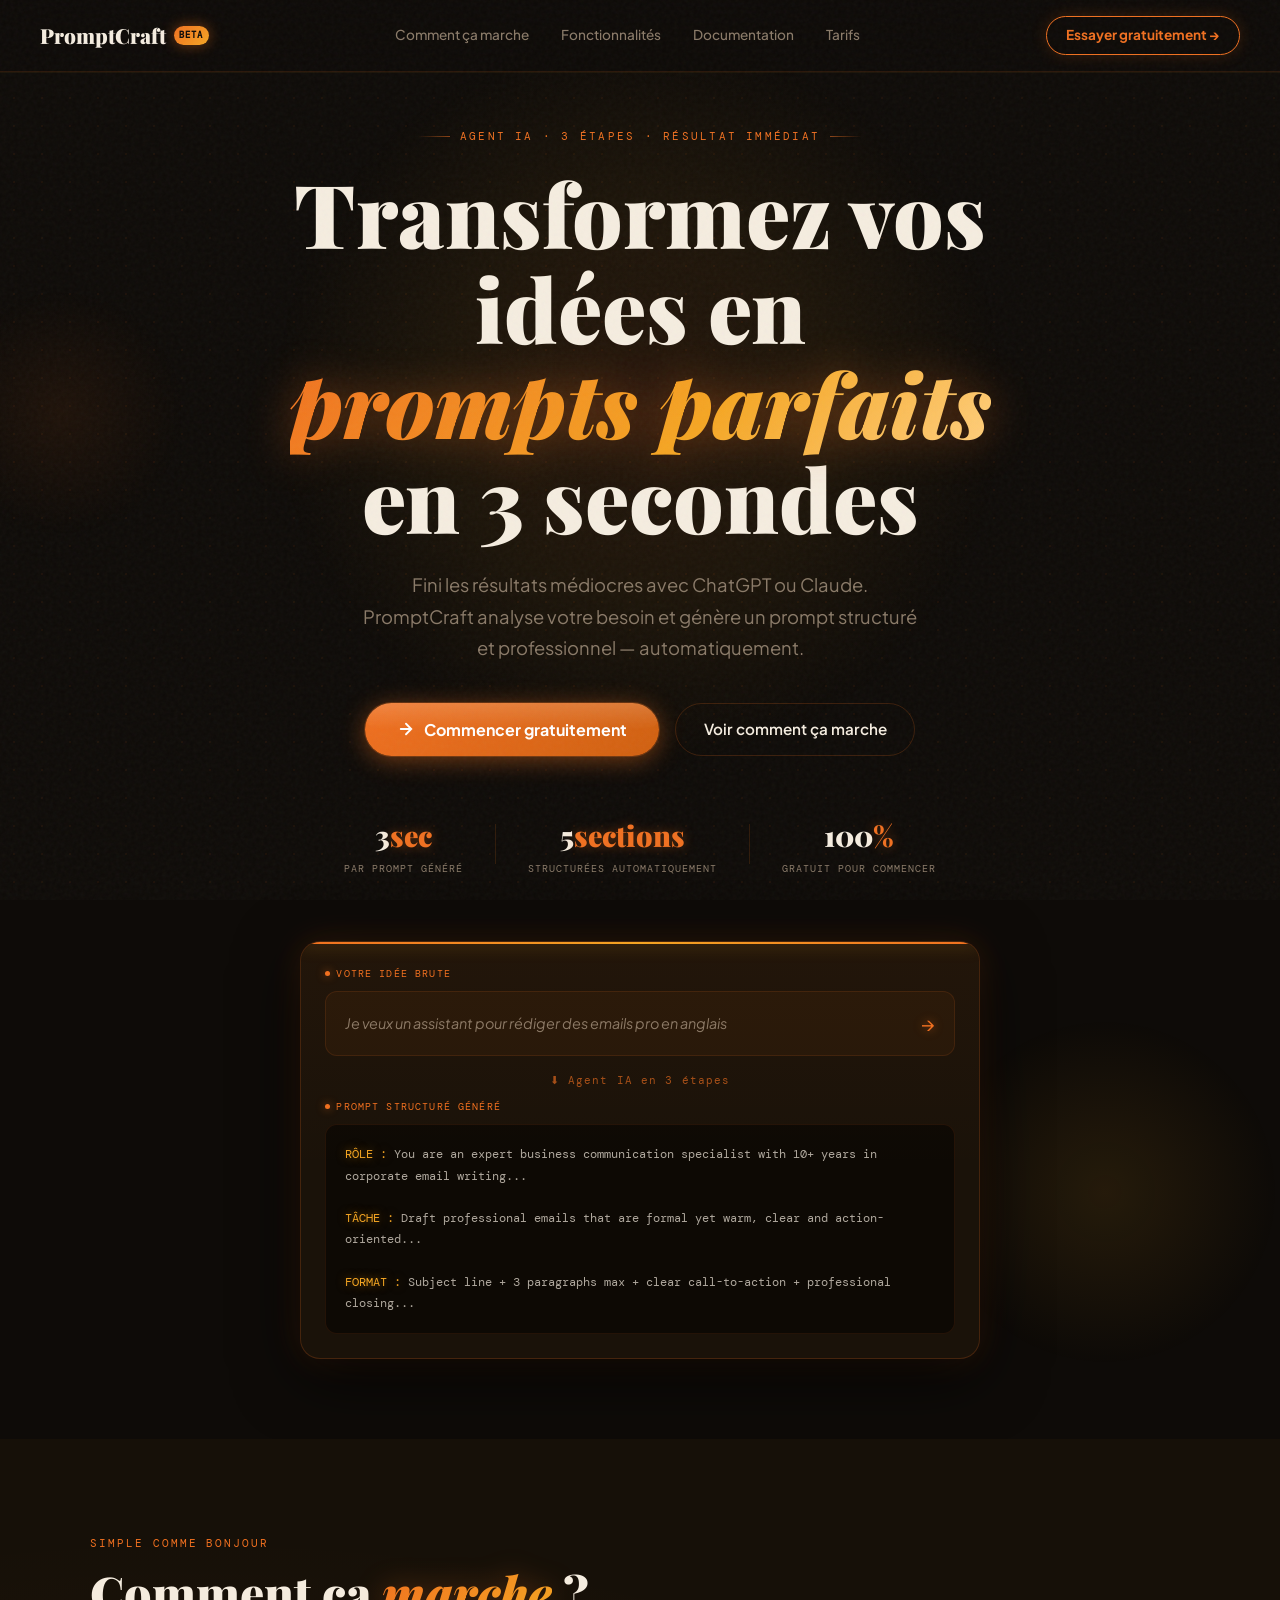
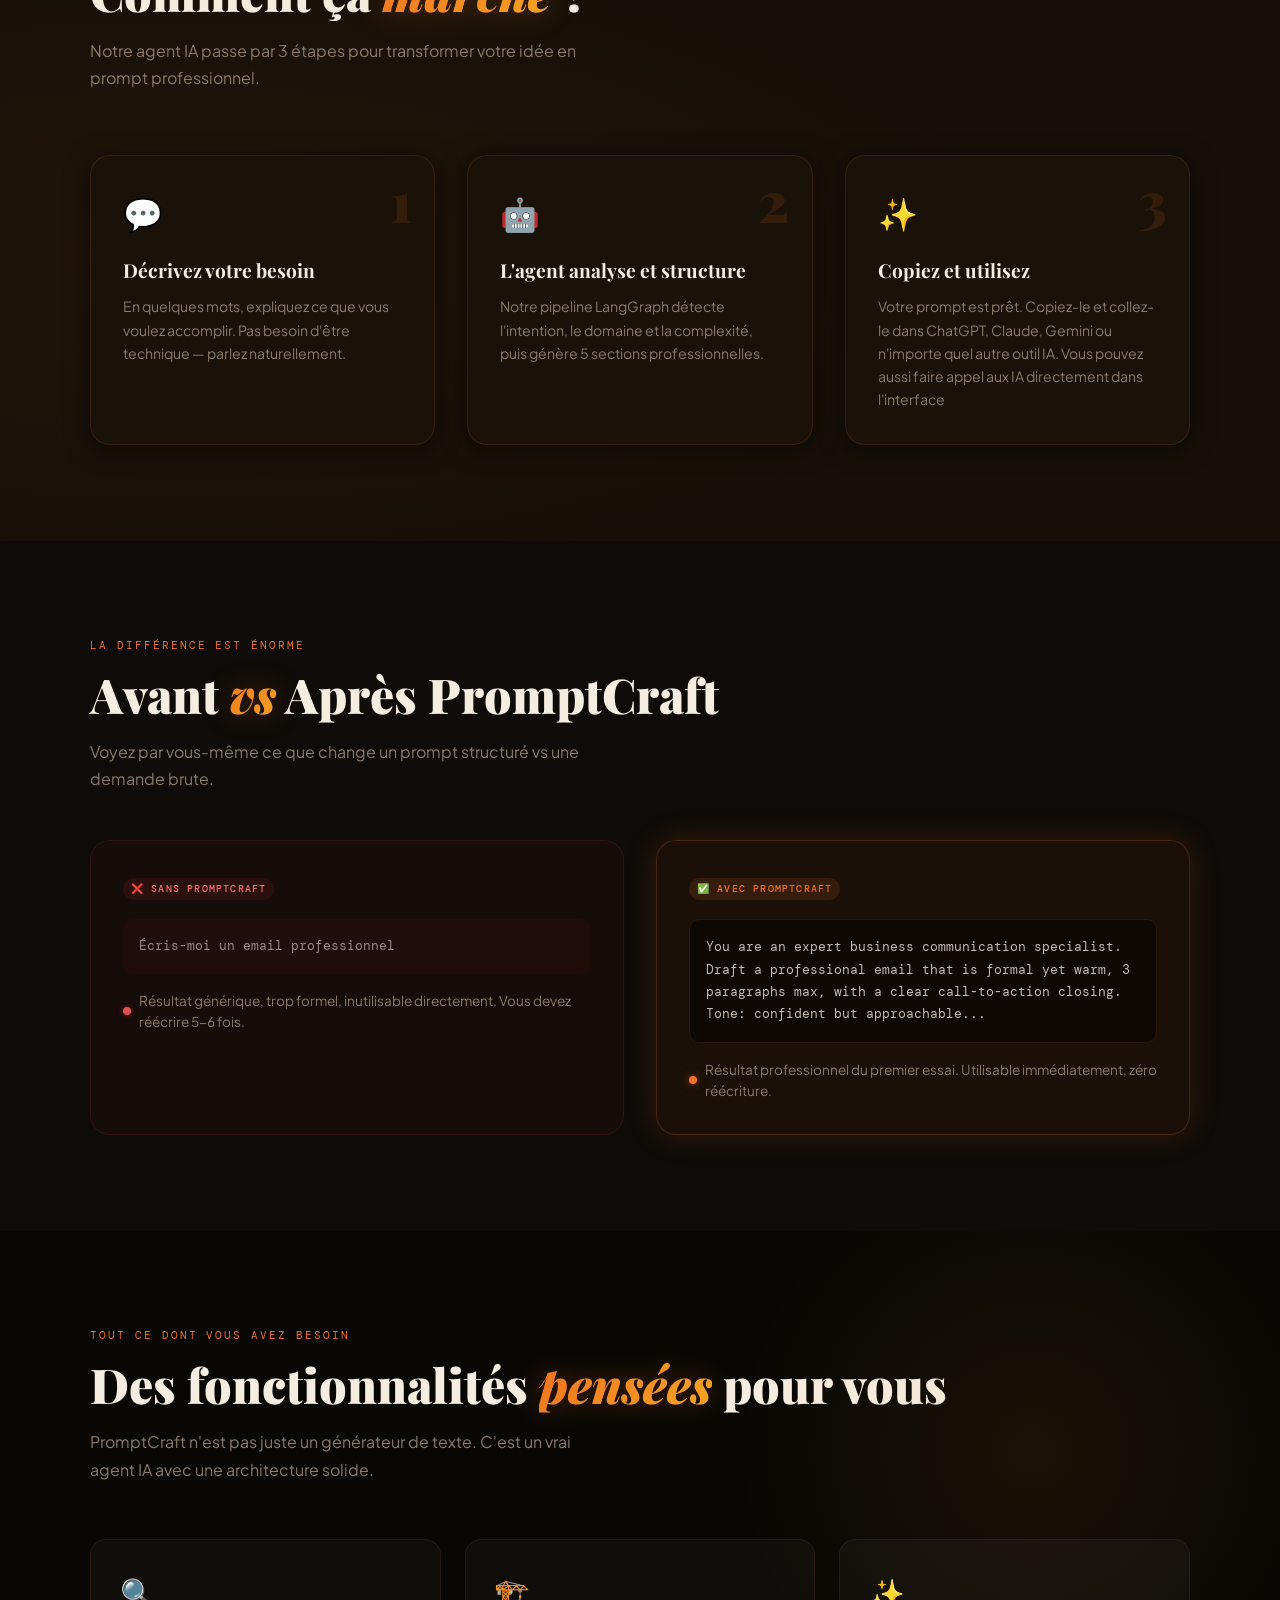
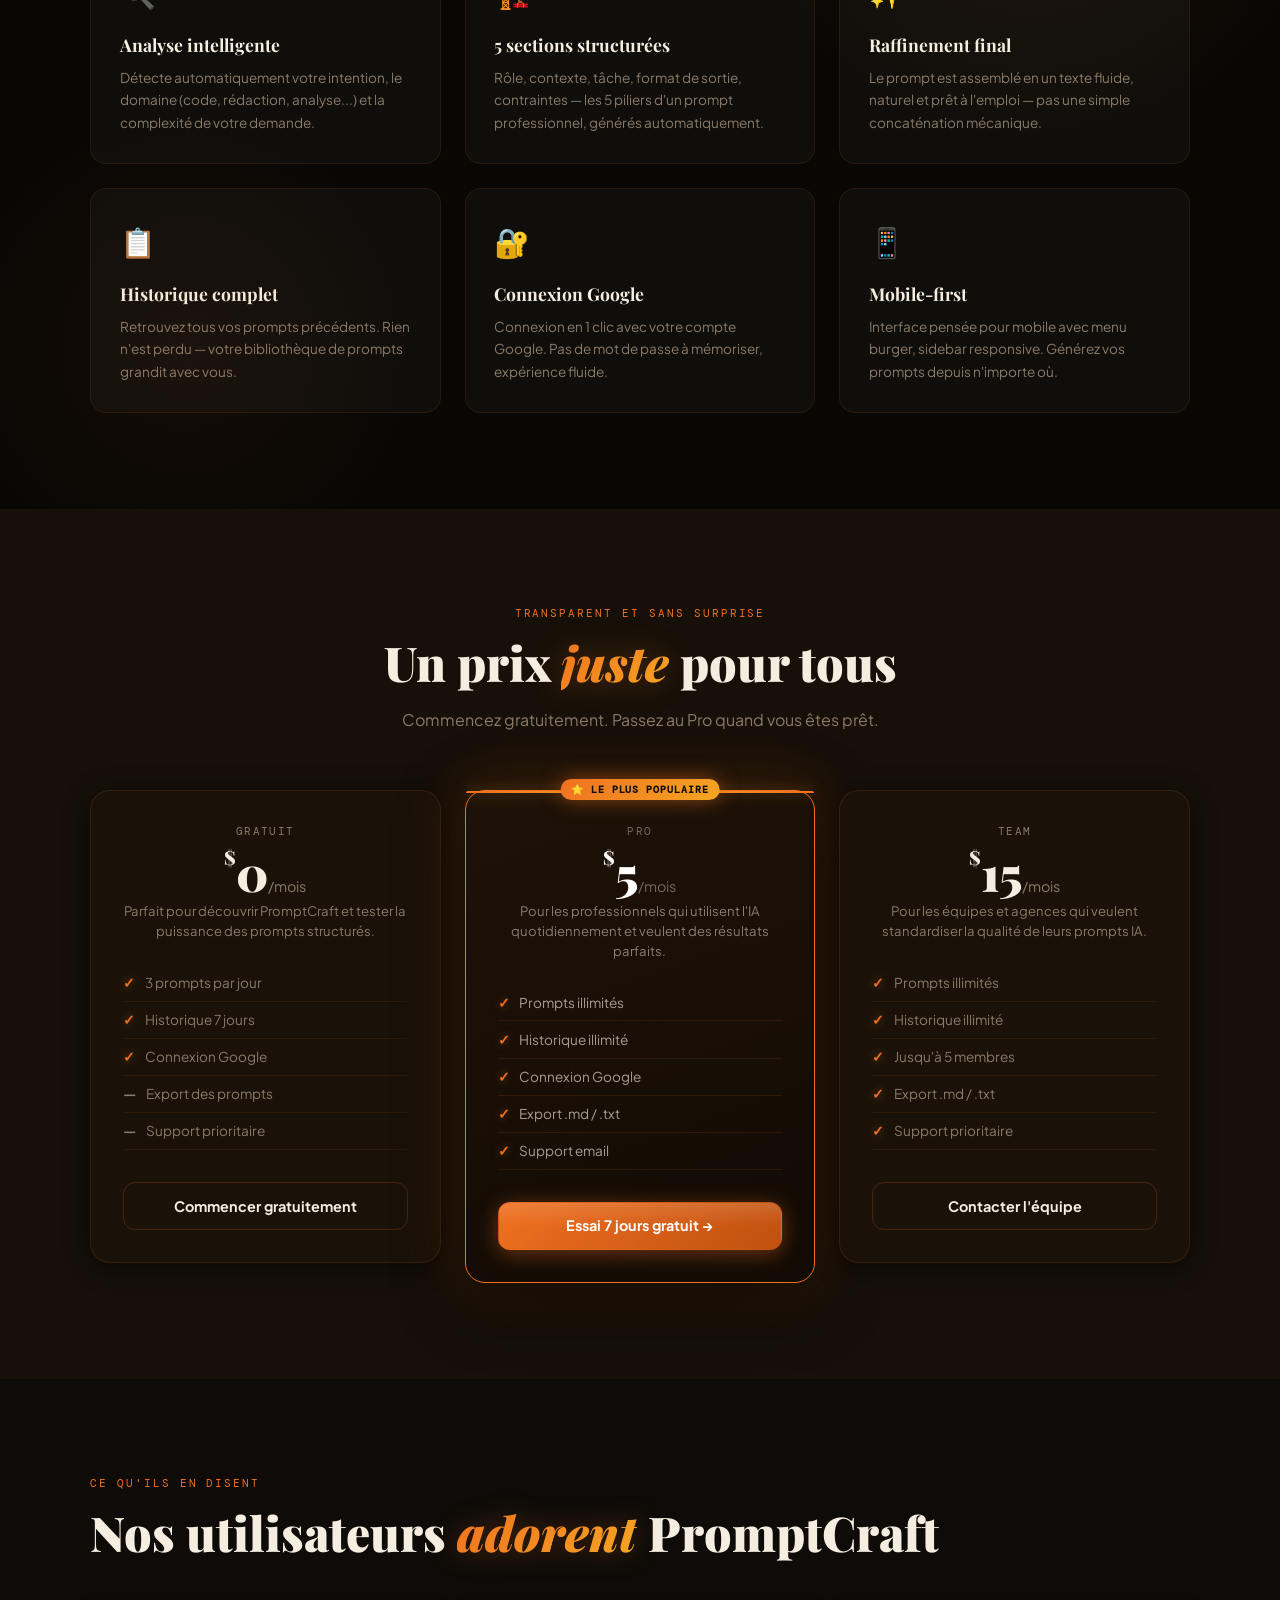
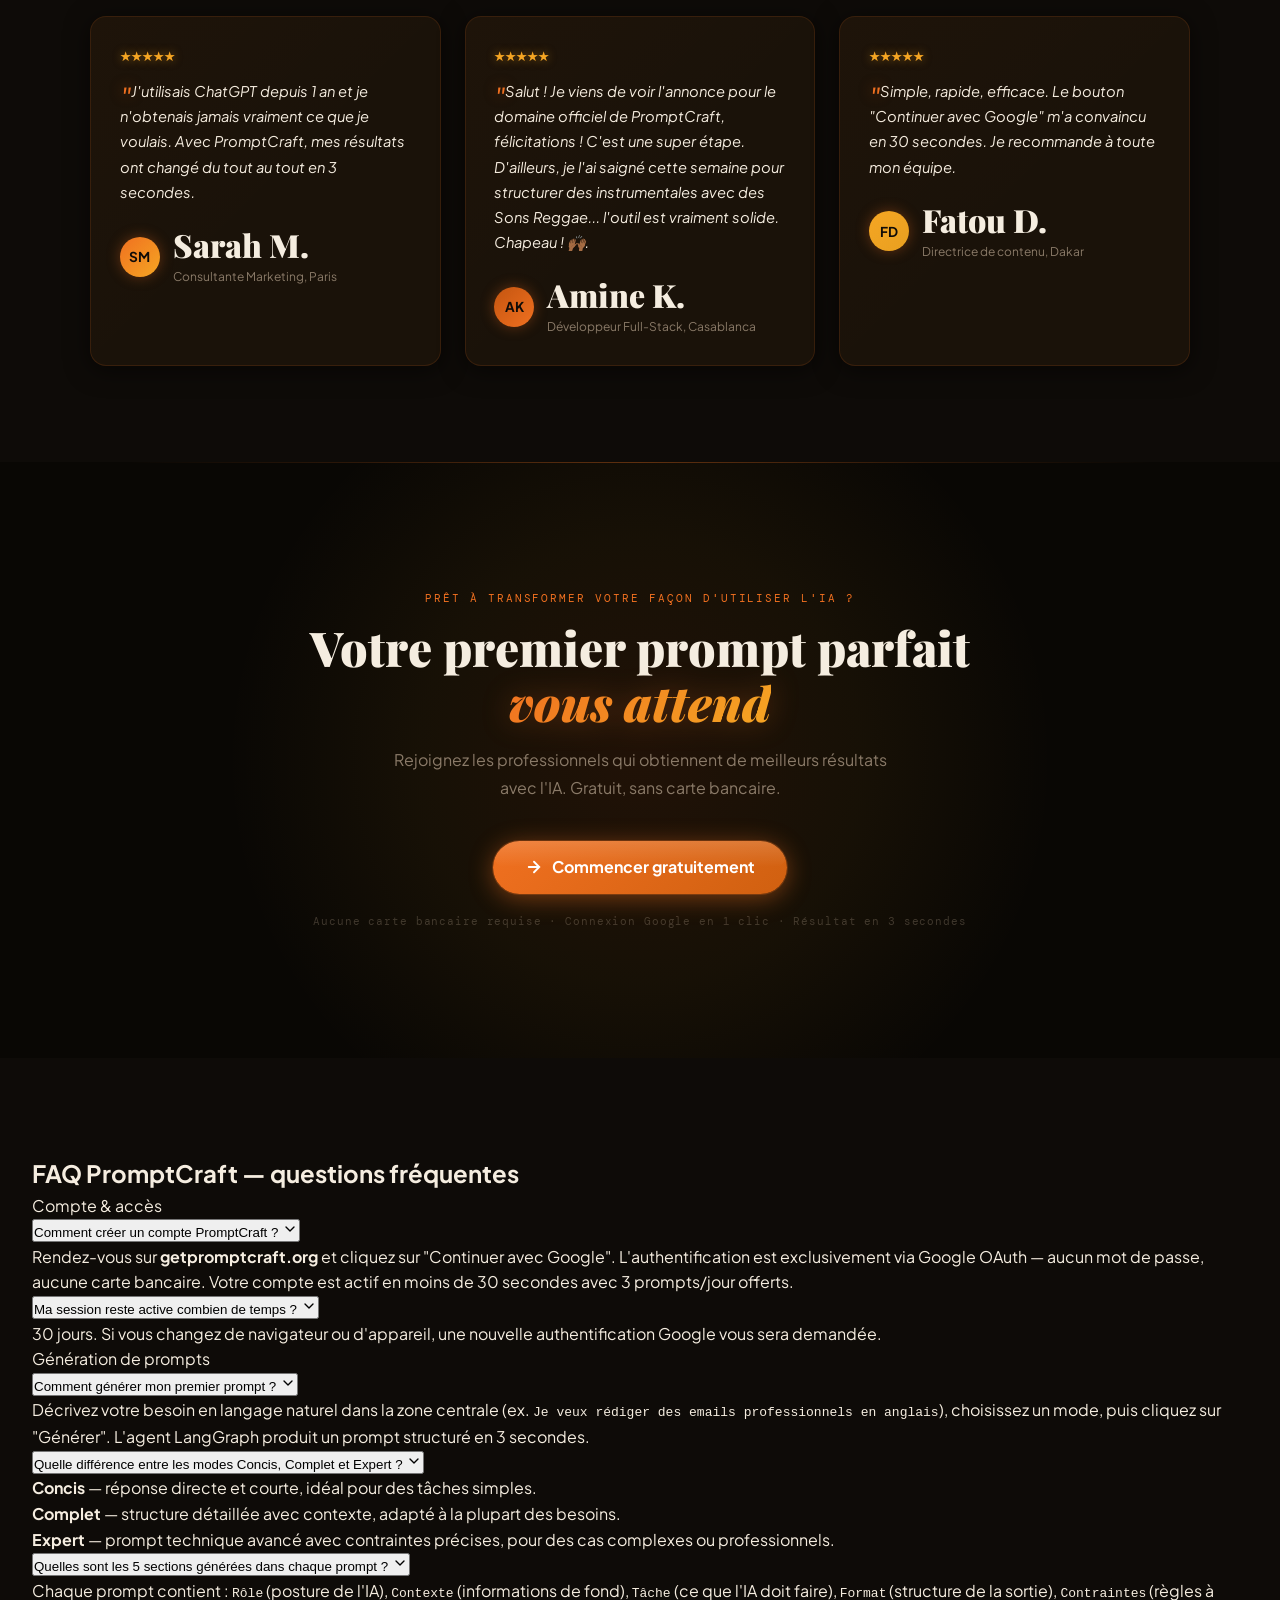
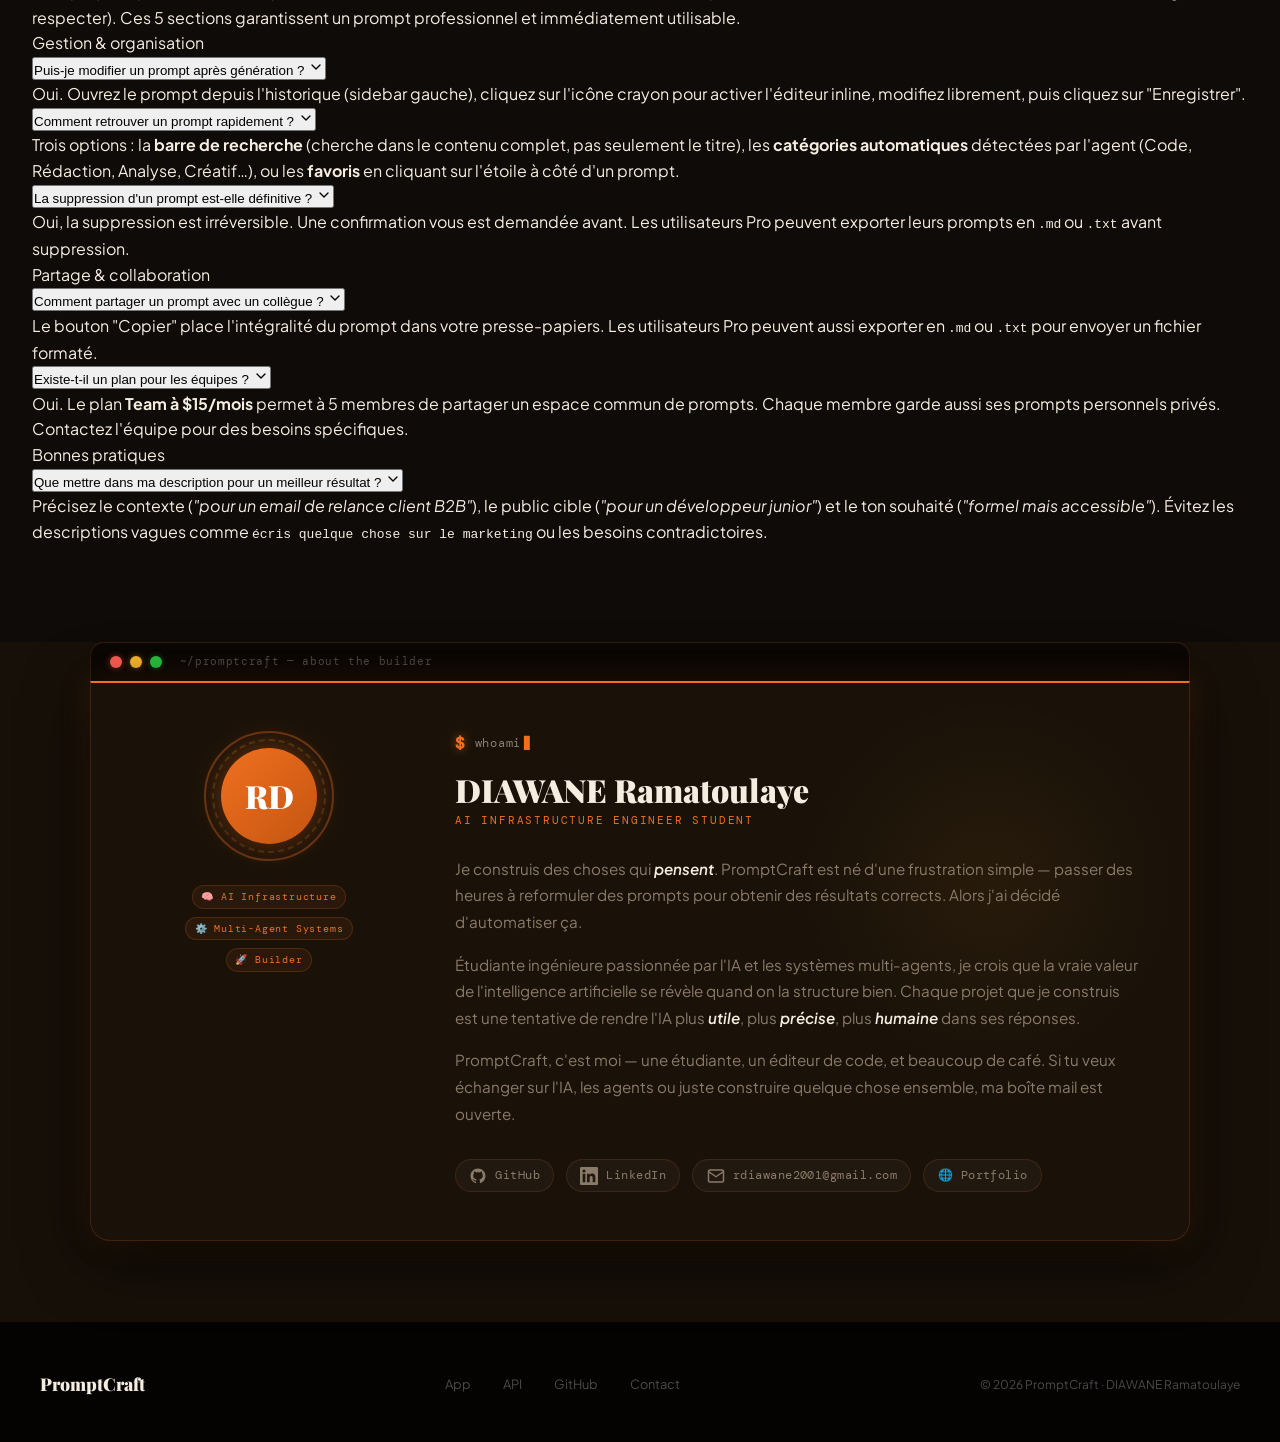
==== landing.html @ 2069779e "add fonctionnality" ====
<!DOCTYPE html>
<html lang="fr">
<head>
<meta charset="UTF-8">
<meta name="viewport" content="width=device-width, initial-scale=1.0">
<title>PromptCraft — Transformez vos idées en prompts parfaits</title>
<meta name="description" content="PromptCraft génère des prompts structurés et professionnels en 3 secondes. Fini les résultats médiocres avec l'IA.">
<link href="https://fonts.googleapis.com/css2?family=Playfair+Display:ital,wght@0,700;0,900;1,700&family=DM+Mono:wght@300;400;500&family=Plus+Jakarta+Sans:wght@400;500;600;700&display=swap" rel="stylesheet">
<style>
/* ═══════════════════════════════════════════
   RESET & ROOT — DARK AMBER BRILLIANT
═══════════════════════════════════════════ */
*, *::before, *::after { box-sizing: border-box; margin: 0; padding: 0; }
:root {
  /*  Fonds sombres chauds  */
  --ink:        #f5ede0;            /* texte principal blanc cassé chaud */
  --cream:      #0e0b08;            /* fond principal noir chaud profond */
  --warm:       #161008;            /* fond secondaire brun-noir */
  --card:       #1a1209;            /* cartes brun-noir éclairé */

  /* Amber brillant */
  --amber:      #f07020;            /* orange amber vif */
  --amber-dk:   #c45510;            /* amber foncé hover */
  --amber-lt:   rgba(240,112,32,.09); /* fond amber teinté */
  --gold:       #f5a623;            /* or chaud */
  --gold-lt:    rgba(245,166,35,.08);

  /* Autres accents */
  --teal:       #1ab8b8;
  --blue:       #5b9bd5;
  --muted:      #8a7a68;            /* texte secondaire brun clair */
  --border:     rgba(240,112,32,.14);
  --border-sub: rgba(245,166,35,.08);

  /* Shadows & glows */
  --shadow:     0 4px 24px rgba(0,0,0,.55);
  --shadow-lg:  0 16px 64px rgba(0,0,0,.75);
  --glow:       0 0 32px rgba(240,112,32,.18);
  --glow-lg:    0 0 64px rgba(240,112,32,.28);
  --glow-gold:  0 0 24px rgba(245,166,35,.25);
}

html { scroll-behavior: smooth; }

body {
  background: var(--cream);
  color: var(--ink);
  font-family: 'Plus Jakarta Sans', sans-serif;
  line-height: 1.6;
  overflow-x: hidden;
}

/* Grain overlay */
body::after {
  content: '';
  position: fixed; inset: 0;
  background-image: url("data:image/svg+xml,%3Csvg viewBox='0 0 256 256' xmlns='http://www.w3.org/2000/svg'%3E%3Cfilter id='n'%3E%3CfeTurbulence type='fractalNoise' baseFrequency='.9' numOctaves='4'/%3E%3C/filter%3E%3Crect width='100%25' height='100%25' filter='url(%23n)' opacity='.04'/%3E%3C/svg%3E");
  pointer-events: none; z-index: 9999;
}

/* Grille de points subtile amber */
body::before {
  content: '';
  position: fixed; inset: 0;
  background-image: radial-gradient(rgba(240,112,32,.06) 1px, transparent 1px);
  background-size: 28px 28px;
  pointer-events: none; z-index: 0;
}

/* 
   NAV
 */
nav {
  position: fixed; top: 0; left: 0; right: 0; z-index: 100;
  display: flex; align-items: center; justify-content: space-between;
  padding: 1rem 2.5rem;
  background: rgba(14,11,8,.88);
  backdrop-filter: blur(20px);
  border-bottom: 1px solid rgba(240,112,32,.12);
  box-shadow: 0 1px 0 rgba(245,166,35,.06);
}

.nav-logo {
  font-family: 'Playfair Display', serif;
  font-size: 1.3rem; font-weight: 900;
  color: var(--ink); text-decoration: none;
  display: flex; align-items: center; gap: .5rem;
}
.nav-logo .badge {
  font-family: 'DM Mono', monospace;
  font-size: .55rem; letter-spacing: .12em; text-transform: uppercase;
  background: linear-gradient(135deg, var(--amber), var(--gold));
  color: #0e0b08;
  padding: .25em .6em; border-radius: 100px;
  box-shadow: 0 0 14px rgba(240,112,32,.45);
  font-weight: 700;
}

.nav-links { display: flex; align-items: center; gap: 2rem; }
.nav-links a {
  font-size: .85rem; color: var(--muted); text-decoration: none;
  transition: color .18s; font-weight: 500;
}
.nav-links a:hover { color: var(--amber); }

.nav-cta {
  background: transparent;
  border: 1.5px solid var(--amber);
  color: var(--amber);
  font-family: 'Plus Jakarta Sans', sans-serif;
  font-size: .85rem; font-weight: 700;
  padding: .55em 1.4em; border-radius: 100px;
  text-decoration: none; transition: all .2s;
  box-shadow: 0 0 16px rgba(240,112,32,.18);
}
.nav-cta:hover {
  background: var(--amber); color: #0e0b08;
  box-shadow: 0 0 28px rgba(240,112,32,.5);
  transform: translateY(-1px);
}

/* 
   HERO
 */
.hero {
  min-height: 100vh;
  display: flex; flex-direction: column;
  align-items: center; justify-content: center;
  padding: 8rem 2rem 5rem;
  text-align: center;
  position: relative; overflow: hidden;
}

/* Grand halo amber central */
.hero::before {
  content: '';
  position: absolute;
  width: 800px; height: 800px;
  background: radial-gradient(circle,
    rgba(240,112,32,.1) 0%,
    rgba(245,166,35,.06) 35%,
    transparent 65%);
  top: 0%; left: 50%; transform: translateX(-50%);
  border-radius: 50%;
  animation: pulse 5s ease-in-out infinite;
  pointer-events: none;
}

/* Orbe gold en coin bas droit */
.hero-orb {
  position: absolute;
  width: 350px; height: 350px;
  background: radial-gradient(circle, rgba(245,166,35,.1) 0%, transparent 70%);
  bottom: 5%; right: 0%;
  border-radius: 50%;
  pointer-events: none;
  animation: float 8s ease-in-out infinite;
}
/* Orbe amber gauche */
.hero-orb2 {
  position: absolute;
  width: 250px; height: 250px;
  background: radial-gradient(circle, rgba(240,112,32,.07) 0%, transparent 70%);
  top: 20%; left: -5%;
  border-radius: 50%;
  pointer-events: none;
  animation: float 6s ease-in-out infinite reverse;
}

@keyframes pulse {
  0%, 100% { transform: translateX(-50%) scale(1); opacity: .7; }
  50% { transform: translateX(-50%) scale(1.1); opacity: 1; }
}
@keyframes float {
  0%, 100% { transform: translateY(0); }
  50% { transform: translateY(-18px); }
}

.hero-eyebrow {
  font-family: 'DM Mono', monospace;
  font-size: .7rem; letter-spacing: .2em; text-transform: uppercase;
  color: var(--amber); margin-bottom: 1.2rem;
  display: flex; align-items: center; justify-content: center; gap: .6rem;
  animation: fadeUp .8s ease both;
  position: relative; z-index: 1;
}
.hero-eyebrow::before, .hero-eyebrow::after {
  content: ''; width: 32px; height: 1px;
  background: linear-gradient(90deg, transparent, var(--amber)); opacity: .55;
}
.hero-eyebrow::after {
  background: linear-gradient(90deg, var(--amber), transparent);
}

.hero h1 {
  font-family: 'Playfair Display', serif;
  font-size: clamp(2.8rem, 7vw, 5.5rem);
  font-weight: 900; line-height: 1.08;
  color: var(--ink); margin-bottom: 1.5rem;
  max-width: 900px;
  animation: fadeUp .8s .1s ease both;
  position: relative; z-index: 1;
}
.hero h1 em {
  font-style: italic;
  background: linear-gradient(135deg, var(--amber) 0%, var(--gold) 60%, #ffd080 100%);
  -webkit-background-clip: text;
  -webkit-text-fill-color: transparent;
  background-clip: text;
  filter: drop-shadow(0 0 22px rgba(240,112,32,.4));
  position: relative;
}

.hero-sub {
  font-size: 1.15rem; color: var(--muted);
  max-width: 560px; margin: 0 auto 2.5rem;
  line-height: 1.7;
  animation: fadeUp .8s .2s ease both;
  position: relative; z-index: 1;
}

.hero-ctas {
  display: flex; align-items: center; justify-content: center;
  gap: 1rem; flex-wrap: wrap;
  animation: fadeUp .8s .3s ease both;
  position: relative; z-index: 1;
}

.btn-primary {
  display: inline-flex; align-items: center; gap: .6rem;
  background: linear-gradient(135deg, var(--amber) 0%, #d06010 100%);
  color: #fff;
  font-family: 'Plus Jakarta Sans', sans-serif;
  font-size: 1rem; font-weight: 700;
  padding: .85em 2em; border-radius: 100px;
  text-decoration: none;
  box-shadow: 0 4px 24px rgba(240,112,32,.45), 0 0 0 1px rgba(240,112,32,.25);
  transition: all .22s;
  position: relative; overflow: hidden;
}
/* reflet interne */
.btn-primary::after {
  content: '';
  position: absolute; top: 0; left: 0; right: 0; height: 50%;
  background: linear-gradient(180deg, rgba(255,255,255,.15), transparent);
  border-radius: inherit; pointer-events: none;
}
.btn-primary:hover {
  background: linear-gradient(135deg, #ff8030 0%, var(--amber) 100%);
  transform: translateY(-2px);
  box-shadow: 0 8px 36px rgba(240,112,32,.6), 0 0 0 1px rgba(240,112,32,.4);
}
.btn-primary svg { width: 18px; height: 18px; position: relative; z-index: 1; }

.btn-secondary {
  display: inline-flex; align-items: center; gap: .5rem;
  background: transparent; color: var(--ink);
  font-size: .95rem; font-weight: 600;
  padding: .85em 1.8em; border-radius: 100px;
  text-decoration: none;
  border: 1.5px solid rgba(240,112,32,.2);
  transition: all .22s;
}
.btn-secondary:hover {
  border-color: rgba(240,112,32,.5);
  background: var(--amber-lt);
  color: var(--amber);
}

.hero-stats {
  display: flex; align-items: center; gap: 2rem;
  margin-top: 3.5rem; flex-wrap: wrap; justify-content: center;
  animation: fadeUp .8s .4s ease both;
  position: relative; z-index: 1;
}
.stat { display: flex; flex-direction: column; align-items: center; gap: .2rem; }
.stat-num {
  font-family: 'Playfair Display', serif;
  font-size: 1.8rem; font-weight: 900; color: var(--ink);
}
.stat-num span { color: var(--amber); text-shadow: 0 0 12px rgba(240,112,32,.4); }
.stat-label {
  font-family: 'DM Mono', monospace;
  font-size: .62rem; letter-spacing: .1em; text-transform: uppercase;
  color: var(--muted);
}
.stat-divider { width: 1px; height: 40px; background: rgba(240,112,32,.15); }

/* Demo card */
.hero-demo {
  margin-top: 4rem; width: 100%; max-width: 680px;
  animation: fadeUp .8s .5s ease both;
  position: relative; z-index: 1;
}
.demo-card {
  background: var(--card);
  border: 1px solid rgba(240,112,32,.2);
  border-radius: 20px; padding: 1.5rem;
  box-shadow: var(--shadow-lg), var(--glow);
  text-align: left; position: relative; overflow: hidden;
}
/* barre top brillante */
.demo-card::before {
  content: ''; position: absolute; top: 0; left: 0; right: 0; height: 2px;
  background: linear-gradient(90deg, var(--amber), var(--gold), var(--amber));
  box-shadow: 0 0 16px rgba(245,166,35,.7);
}
/* reflet interne haut */
.demo-card::after {
  content: '';
  position: absolute; top: 0; left: 0; right: 0; height: 55%;
  background: linear-gradient(180deg, rgba(240,112,32,.04) 0%, transparent 100%);
  border-radius: 20px 20px 0 0; pointer-events: none;
}

.demo-input {
  background: rgba(240,112,32,.05);
  border: 1.5px solid rgba(240,112,32,.12);
  border-radius: 12px; padding: 1rem 1.2rem;
  font-family: 'Plus Jakarta Sans', sans-serif; font-size: .9rem;
  color: var(--muted); margin-bottom: 1rem;
  display: flex; align-items: center; justify-content: space-between;
}
.demo-label {
  font-family: 'DM Mono', monospace; font-size: .6rem;
  letter-spacing: .12em; text-transform: uppercase;
  color: var(--amber); margin-bottom: .6rem;
  display: flex; align-items: center; gap: .4rem;
}
.demo-label::before {
  content: ''; width: 5px; height: 5px; border-radius: 50%;
  background: var(--amber);
  box-shadow: 0 0 8px rgba(240,112,32,.7);
}
.demo-result {
  background: rgba(0,0,0,.5);
  border: 1px solid rgba(240,112,32,.1);
  border-radius: 12px; padding: 1.2rem;
  font-family: 'DM Mono', monospace; font-size: .78rem;
  color: rgba(245,237,224,.7); line-height: 1.7;
}
.demo-result .highlight { color: var(--gold); text-shadow: 0 0 10px rgba(245,166,35,.5); }
.demo-arrow {
  display: flex; align-items: center; justify-content: center;
  margin: .6rem 0;
  font-family: 'DM Mono', monospace; font-size: .7rem; letter-spacing: .1em;
  color: var(--amber); opacity: .65;
}

/* 
   SECTIONS GÉNÉRALES
 */
section { padding: 6rem 2rem; position: relative; z-index: 1; }
.container { max-width: 1100px; margin: 0 auto; }

.section-eyebrow {
  font-family: 'DM Mono', monospace; font-size: .68rem;
  letter-spacing: .18em; text-transform: uppercase;
  color: var(--amber); margin-bottom: .8rem; display: block;
}
.section-title {
  font-family: 'Playfair Display', serif;
  font-size: clamp(2rem, 4vw, 3rem); font-weight: 900;
  color: var(--ink); line-height: 1.15; margin-bottom: 1rem;
}
.section-title em {
  font-style: italic;
  background: linear-gradient(135deg, var(--amber), var(--gold));
  -webkit-background-clip: text; -webkit-text-fill-color: transparent;
  background-clip: text;
  filter: drop-shadow(0 0 14px rgba(240,112,32,.3));
}
.section-sub { font-size: 1rem; color: var(--muted); max-width: 520px; line-height: 1.7; }

/* 
   COMMENT ÇA MARCHE
 */
.how-section { background: var(--warm); }
.how-section::before {
  content: '';
  position: absolute; inset: 0;
  background: radial-gradient(ellipse at 15% 60%, rgba(240,112,32,.05) 0%, transparent 55%);
  pointer-events: none;
}
.steps { display: grid; grid-template-columns: repeat(3, 1fr); gap: 2rem; margin-top: 4rem; }
.step {
  background: var(--card);
  border: 1px solid var(--border);
  border-radius: 20px; padding: 2rem;
  box-shadow: var(--shadow);
  position: relative; overflow: hidden;
  transition: transform .22s, box-shadow .22s, border-color .22s;
}
.step::after {
  content: '';
  position: absolute; top: 0; left: 0; right: 0; height: 1px;
  background: linear-gradient(90deg, transparent, rgba(240,112,32,.4), transparent);
  opacity: 0; transition: opacity .22s;
}
.step:hover {
  transform: translateY(-4px);
  box-shadow: var(--shadow-lg), var(--glow);
  border-color: rgba(240,112,32,.3);
}
.step:hover::after { opacity: 1; }
.step-num {
  font-family: 'Playfair Display', serif;
  font-size: 3.5rem; font-weight: 900;
  color: var(--amber); opacity: .12;
  position: absolute; top: 1rem; right: 1.4rem; line-height: 1;
}
.step-icon { font-size: 2rem; margin-bottom: 1rem; }
.step-title {
  font-family: 'Playfair Display', serif;
  font-size: 1.2rem; font-weight: 700;
  color: var(--ink); margin-bottom: .6rem;
}
.step-desc { font-size: .88rem; color: var(--muted); line-height: 1.65; }

/* 
   AVANT / APRÈS
 */
.compare-section { background: var(--cream); }
.compare-grid { display: grid; grid-template-columns: 1fr 1fr; gap: 2rem; margin-top: 3rem; }
.compare-card {
  border-radius: 20px; padding: 2rem;
  border: 1.5px solid var(--border);
  position: relative; overflow: hidden;
}
.compare-card.bad {
  background: rgba(180,40,40,.05);
  border-color: rgba(200,60,60,.15);
}
.compare-card.good {
  background: rgba(240,112,32,.05);
  border-color: rgba(240,112,32,.22);
  box-shadow: var(--glow);
}
.compare-tag {
  font-family: 'DM Mono', monospace; font-size: .62rem;
  letter-spacing: .12em; text-transform: uppercase;
  padding: .3em .8em; border-radius: 100px;
  display: inline-block; margin-bottom: 1.2rem; font-weight: 500;
}
.compare-card.bad .compare-tag { background: rgba(220,60,60,.1); color: #f87070; }
.compare-card.good .compare-tag { background: rgba(240,112,32,.12); color: var(--amber); }
.compare-prompt {
  font-family: 'DM Mono', monospace; font-size: .82rem;
  line-height: 1.7; padding: 1rem; border-radius: 10px; margin-bottom: 1rem;
}
.compare-card.bad .compare-prompt { background: rgba(180,40,40,.06); color: #9a8880; }
.compare-card.good .compare-prompt {
  background: rgba(0,0,0,.45);
  border: 1px solid rgba(240,112,32,.12);
  color: rgba(245,237,224,.78);
}
.compare-result {
  font-size: .85rem; color: var(--muted);
  display: flex; align-items: center; gap: .5rem;
}
.compare-result::before { content: ''; width: 8px; height: 8px; border-radius: 50%; flex-shrink: 0; }
.compare-card.bad .compare-result::before { background: #e05050; box-shadow: 0 0 6px rgba(220,60,60,.4); }
.compare-card.good .compare-result::before { background: var(--amber); box-shadow: 0 0 8px rgba(240,112,32,.5); }

/* 
   FONCTIONNALITÉS - fond ink (noir profond)
 */
.features-section {
  background: #090704;
  position: relative; overflow: hidden;
}
.features-section::before {
  content: '';
  position: absolute;
  width: 700px; height: 700px;
  background: radial-gradient(circle, rgba(245,166,35,.07) 0%, transparent 60%);
  top: -15%; right: -8%; border-radius: 50%; pointer-events: none;
}
.features-section::after {
  content: '';
  position: absolute;
  width: 500px; height: 500px;
  background: radial-gradient(circle, rgba(240,112,32,.05) 0%, transparent 65%);
  bottom: -10%; left: -5%; border-radius: 50%; pointer-events: none;
}
.features-section .section-title { color: var(--ink); }
.features-section .section-sub { color: var(--muted); }

.features-grid { display: grid; grid-template-columns: repeat(3, 1fr); gap: 1.5rem; margin-top: 3.5rem; }
.feature-card {
  background: rgba(255,255,255,.03);
  border: 1px solid rgba(240,112,32,.1);
  border-radius: 16px; padding: 1.8rem;
  transition: all .22s; position: relative; overflow: hidden;
}
.feature-card::before {
  content: '';
  position: absolute; top: 0; left: 0; right: 0; height: 1px;
  background: linear-gradient(90deg, transparent, rgba(245,166,35,.4), transparent);
  opacity: 0; transition: opacity .22s;
}
.feature-card:hover {
  background: rgba(240,112,32,.07);
  border-color: rgba(240,112,32,.28);
  transform: translateY(-3px);
  box-shadow: var(--glow);
}
.feature-card:hover::before { opacity: 1; }
.feature-icon { font-size: 1.8rem; margin-bottom: 1rem; }
.feature-title {
  font-family: 'Playfair Display', serif;
  font-size: 1.1rem; font-weight: 700;
  color: var(--ink); margin-bottom: .5rem;
}
.feature-desc { font-size: .85rem; color: var(--muted); line-height: 1.65; }

/* 
   PRICING
 */
.pricing-section { background: var(--warm); }
.pricing-grid { display: grid; grid-template-columns: repeat(3, 1fr); gap: 1.5rem; margin-top: 3.5rem; align-items: start; }
.pricing-card {
  background: var(--card);
  border: 1.5px solid var(--border);
  border-radius: 20px; padding: 2rem;
  box-shadow: var(--shadow); position: relative;
  transition: transform .22s, box-shadow .22s, border-color .22s;
}
.pricing-card:hover {
  transform: translateY(-4px);
  box-shadow: var(--shadow-lg), var(--glow);
  border-color: rgba(240,112,32,.3);
}
.pricing-card.featured {
  background: linear-gradient(160deg, #1e1208 0%, #120b04 100%);
  border-color: var(--amber);
  box-shadow: var(--shadow-lg), var(--glow-lg);
  transform: scale(1.03);
}
.pricing-card.featured:hover { transform: scale(1.03) translateY(-4px); }

/* ligne top brillante sur la featured card */
.pricing-card.featured::before {
  content: '';
  position: absolute; top: 0; left: 0; right: 0; height: 2px;
  background: linear-gradient(90deg, var(--amber), var(--gold), var(--amber));
  box-shadow: 0 0 14px rgba(245,166,35,.6);
  border-radius: 20px 20px 0 0;
}

.pricing-badge {
  position: absolute; top: -12px; left: 50%; transform: translateX(-50%);
  background: linear-gradient(135deg, var(--amber), var(--gold));
  color: #0e0b08;
  font-family: 'DM Mono', monospace; font-size: .62rem;
  letter-spacing: .1em; text-transform: uppercase;
  padding: .3em 1em; border-radius: 100px; white-space: nowrap;
  font-weight: 700;
  box-shadow: 0 0 20px rgba(240,112,32,.5);
}
.pricing-plan {
  font-family: 'DM Mono', monospace; font-size: .7rem;
  letter-spacing: .12em; text-transform: uppercase;
  color: var(--muted); margin-bottom: .5rem;
}
.pricing-card.featured .pricing-plan { color: rgba(245,237,224,.4); }
.pricing-price {
  font-family: 'Playfair Display', serif;
  font-size: 3rem; font-weight: 900; color: var(--ink);
  line-height: 1; margin-bottom: .3rem;
}
.pricing-card.featured .pricing-price { color: #fff; }
.pricing-price sup { font-size: 1.2rem; vertical-align: top; margin-top: .5rem; }
.pricing-price span { font-family: 'Plus Jakarta Sans', sans-serif; font-size: .9rem; font-weight: 400; color: var(--muted); }
.pricing-card.featured .pricing-price span { color: rgba(245,237,224,.4); }
.pricing-desc { font-size: .82rem; color: var(--muted); margin-bottom: 1.5rem; line-height: 1.5; }
.pricing-card.featured .pricing-desc { color: rgba(245,237,224,.5); }
.pricing-features { list-style: none; margin-bottom: 2rem; }
.pricing-features li {
  font-size: .85rem; color: var(--muted); padding: .45rem 0;
  display: flex; align-items: center; gap: .6rem;
  border-bottom: 1px solid rgba(240,112,32,.08);
}
.pricing-card.featured .pricing-features li {
  color: rgba(245,237,224,.65);
  border-color: rgba(240,112,32,.1);
}
.pricing-features li::before {
  content: '✓'; color: var(--amber); font-weight: 700; flex-shrink: 0;
  text-shadow: 0 0 8px rgba(240,112,32,.6);
}
.pricing-features li.no::before { content: '—'; color: var(--muted); text-shadow: none; }
.pricing-btn {
  display: block; text-align: center; text-decoration: none;
  font-weight: 700; font-size: .9rem; padding: .8em;
  border-radius: 12px; transition: all .2s;
  border: 1.5px solid rgba(240,112,32,.2); color: var(--ink);
  background: transparent;
}
.pricing-btn:hover {
  border-color: rgba(240,112,32,.5);
  background: var(--amber-lt); color: var(--amber);
}
.pricing-btn.featured-btn {
  background: linear-gradient(135deg, var(--amber), #c05010);
  border-color: transparent; color: #fff;
  box-shadow: 0 4px 20px rgba(240,112,32,.4);
  position: relative; overflow: hidden;
}
.pricing-btn.featured-btn::after {
  content: '';
  position: absolute; top: 0; left: 0; right: 0; height: 50%;
  background: linear-gradient(180deg, rgba(255,255,255,.12), transparent);
  border-radius: inherit; pointer-events: none;
}
.pricing-btn.featured-btn:hover {
  box-shadow: 0 6px 28px rgba(240,112,32,.55);
  transform: translateY(-1px);
}

/* 
   TÉMOIGNAGES
 */
.testimonials-section { background: var(--cream); }
.testimonials-grid { display: grid; grid-template-columns: repeat(3, 1fr); gap: 1.5rem; margin-top: 3.5rem; }
.testimonial-card {
  background: var(--card);
  border: 1px solid var(--border);
  border-radius: 16px; padding: 1.8rem;
  box-shadow: var(--shadow);
  transition: all .22s; position: relative; overflow: hidden;
}
.testimonial-card::before {
  content: '';
  position: absolute; inset: 0;
  background: linear-gradient(135deg, rgba(240,112,32,.02) 0%, transparent 55%);
  pointer-events: none;
}
.testimonial-card:hover {
  transform: translateY(-3px);
  border-color: rgba(240,112,32,.25);
  box-shadow: var(--shadow-lg), var(--glow);
}
.testimonial-quote {
  font-size: .92rem; color: var(--ink); line-height: 1.7;
  margin-bottom: 1.4rem; font-style: italic;
}
.testimonial-quote::before {
  content: '"'; color: var(--amber); font-size: 1.8rem;
  line-height: 0; vertical-align: -.4em;
  text-shadow: 0 0 14px rgba(240,112,32,.5);
}
.testimonial-author { display: flex; align-items: center; gap: .8rem; }
.author-avatar {
  width: 40px; height: 40px; border-radius: 50%;
  display: flex; align-items: center; justify-content: center;
  font-weight: 700; font-size: .85rem; color: #0e0b08; flex-shrink: 0;
  box-shadow: 0 0 14px rgba(240,112,32,.35);
}
.author-name { font-weight: 700; font-size: .85rem; color: var(--ink); }
.author-role { font-size: .75rem; color: var(--muted); }
.stars {
  color: var(--gold); font-size: .8rem; margin-bottom: .8rem;
  text-shadow: 0 0 10px rgba(245,166,35,.5);
}

/* 
   CTA FINAL
 */
.cta-section {
  background: #090704; text-align: center; padding: 8rem 2rem;
  position: relative; overflow: hidden;
}
.cta-section::before {
  content: '';
  position: absolute; width: 900px; height: 900px;
  background: radial-gradient(circle,
    rgba(240,112,32,.1) 0%,
    rgba(245,166,35,.06) 35%,
    transparent 65%);
  top: 50%; left: 50%; transform: translate(-50%, -50%);
  border-radius: 50%; pointer-events: none;
}
.cta-section::after {
  content: '';
  position: absolute; top: 0; left: 10%; right: 10%; height: 1px;
  background: linear-gradient(90deg, transparent, rgba(240,112,32,.35), transparent);
}
.cta-section .section-title { max-width: 700px; margin: 0 auto 1rem; }
.cta-section .section-sub { color: var(--muted); margin: 0 auto 2.5rem; }
.cta-note {
  font-family: 'DM Mono', monospace; font-size: .68rem;
  letter-spacing: .08em; color: rgba(138,122,104,.4);
  margin-top: 1.2rem;
}

/* 
   FOOTER
 */
footer {
  background: #040302;
  color: rgba(245,237,224,.3);
  padding: 3rem 2.5rem;
  display: flex; align-items: center; justify-content: space-between;
  flex-wrap: wrap; gap: 1rem;
  border-top: 1px solid rgba(240,112,32,.1);
}
.footer-logo {
  font-family: 'Playfair Display', serif;
  font-size: 1.1rem; font-weight: 900; color: var(--ink);
}
.footer-links { display: flex; gap: 2rem; }
.footer-links a {
  font-size: .8rem; color: rgba(245,237,224,.3);
  text-decoration: none; transition: color .18s;
}
.footer-links a:hover { color: var(--amber); }
.footer-copy { font-size: .75rem; }

/* 
   AUTEUR
 */
.author-section {
  background: var(--warm);
  padding: 0 2rem 5rem;
  position: relative; z-index: 1;
}

/*  Terminal header bar  */
.author-terminal-header {
  max-width: 1100px; margin: 0 auto;
  background: #0a0704;
  border: 1px solid rgba(240,112,32,.18);
  border-bottom: none;
  border-radius: 14px 14px 0 0;
  padding: .65rem 1.2rem;
  display: flex; align-items: center; gap: .5rem;
}
.terminal-dot {
  width: 12px; height: 12px; border-radius: 50%;
}
.terminal-dot.red    { background: #ff5f57; box-shadow: 0 0 6px rgba(255,95,87,.5); }
.terminal-dot.yellow { background: #febc2e; box-shadow: 0 0 6px rgba(254,188,46,.4); }
.terminal-dot.green  { background: #28c840; box-shadow: 0 0 6px rgba(40,200,64,.4); }
.terminal-title {
  font-family: 'DM Mono', monospace;
  font-size: .68rem; color: rgba(245,237,224,.3);
  letter-spacing: .06em; margin-left: .6rem;
}

/*  Carte intérieure (corps du terminal)  */
.author-inner {
  max-width: 1100px; margin: 0 auto;
  background: var(--card);
  border: 1px solid rgba(240,112,32,.18);
  border-top: 2px solid var(--amber);
  border-radius: 0 0 20px 20px;
  padding: 3rem;
  display: grid;
  grid-template-columns: 260px 1fr;
  gap: 3.5rem;
  box-shadow: var(--shadow-lg), var(--glow);
  position: relative; overflow: hidden;
}
/* glow interne */
.author-inner::before {
  content: '';
  position: absolute; top: 0; right: 0;
  width: 400px; height: 400px;
  background: radial-gradient(circle, rgba(245,166,35,.06) 0%, transparent 65%);
  border-radius: 50%; pointer-events: none;
}

/* Avatar  */
.author-left {
  display: flex; flex-direction: column;
  align-items: center; gap: 1.5rem;
}
.author-avatar-wrap {
  position: relative;
  width: 130px; height: 130px;
  display: flex; align-items: center; justify-content: center;
}
.author-avatar-ring {
  position: absolute; inset: 0;
  border-radius: 50%;
  border: 2px solid rgba(240,112,32,.35);
  animation: spin-ring 8s linear infinite;
}
.author-avatar-ring.ring2 {
  inset: 8px;
  border-color: rgba(245,166,35,.2);
  border-style: dashed;
  animation-duration: 12s;
  animation-direction: reverse;
}
@keyframes spin-ring {
  to { transform: rotate(360deg); }
}
.author-initials {
  width: 96px; height: 96px; border-radius: 50%;
  background: linear-gradient(135deg, var(--amber), #c45510);
  display: flex; align-items: center; justify-content: center;
  font-family: 'Playfair Display', serif;
  font-size: 2rem; font-weight: 900; color: #fff;
  box-shadow: 0 0 30px rgba(240,112,32,.45), 0 4px 20px rgba(0,0,0,.5);
  position: relative; z-index: 1;
}
.author-badge-row {
  display: flex; flex-direction: column; gap: .5rem;
  align-items: center;
}
.author-chip {
  font-family: 'DM Mono', monospace;
  font-size: .62rem; letter-spacing: .08em;
  background: rgba(240,112,32,.08);
  border: 1px solid rgba(240,112,32,.18);
  color: var(--amber);
  padding: .3em .85em; border-radius: 100px;
  white-space: nowrap;
  transition: all .2s;
}
.author-chip:hover {
  background: rgba(240,112,32,.15);
  box-shadow: 0 0 10px rgba(240,112,32,.2);
}

/*  Bio */
.author-right { position: relative; z-index: 1; }
.author-prompt-line {
  display: flex; align-items: center; gap: .6rem;
  margin-bottom: 1rem;
  font-family: 'DM Mono', monospace; font-size: .78rem;
}
.prompt-sym {
  color: var(--amber);
  font-size: 1rem; font-weight: 700;
  text-shadow: 0 0 10px rgba(240,112,32,.6);
}
.prompt-cmd {
  color: rgba(245,237,224,.5);
  letter-spacing: .06em;
}
/* curseur clignotant */
.prompt-cmd::after {
  content: '▋';
  color: var(--amber);
  margin-left: .2em;
  animation: blink 1s step-end infinite;
}
@keyframes blink { 0%,100% { opacity: 1; } 50% { opacity: 0; } }

.author-name {
  font-family: 'Playfair Display', serif;
  font-size: 2rem; font-weight: 900;
  color: var(--ink); line-height: 1.1;
  margin-bottom: .3rem;
}
.author-role-label {
  font-family: 'DM Mono', monospace;
  font-size: .7rem; letter-spacing: .16em; text-transform: uppercase;
  color: var(--amber); margin-bottom: 1.6rem;
}
.author-bio {
  font-size: .95rem; color: var(--muted);
  line-height: 1.75; margin-bottom: 1rem;
}
.author-bio em {
  color: var(--ink); font-style: italic;
  font-weight: 600;
}
.author-bio.last { margin-bottom: 2rem; }

/* ── Liens ── */
.author-links {
  display: flex; flex-wrap: wrap; gap: .75rem;
}
.author-link {
  display: inline-flex; align-items: center; gap: .5rem;
  font-family: 'DM Mono', monospace;
  font-size: .75rem; letter-spacing: .04em;
  color: var(--muted);
  background: rgba(255,255,255,.03);
  border: 1px solid rgba(240,112,32,.15);
  padding: .5em 1.1em; border-radius: 100px;
  text-decoration: none;
  transition: all .2s;
}
.author-link:hover {
  color: var(--amber);
  border-color: rgba(240,112,32,.4);
  background: rgba(240,112,32,.07);
  box-shadow: 0 0 14px rgba(240,112,32,.18);
  transform: translateY(-1px);
}

@media (max-width: 900px) {
  .author-inner {
    grid-template-columns: 1fr;
    padding: 2rem 1.5rem;
  }
  .author-left { flex-direction: row; flex-wrap: wrap; justify-content: center; }
  .author-badge-row { flex-direction: row; flex-wrap: wrap; justify-content: center; }
}

/* ═══════════════════════════════════════════
   ANIMATIONS
═══════════════════════════════════════════ */
@keyframes fadeUp {
  from { opacity: 0; transform: translateY(24px); }
  to   { opacity: 1; transform: translateY(0); }
}
.reveal {
  opacity: 0; transform: translateY(32px);
  transition: opacity .7s ease, transform .7s ease;
}
.reveal.visible { opacity: 1; transform: translateY(0); }

/* 
   RESPONSIVE
 */
@media (max-width: 900px) {
  nav { padding: .8rem 1.2rem; }
  .nav-links { display: none; }
  .steps, .features-grid, .pricing-grid, .testimonials-grid { grid-template-columns: 1fr; }
  .compare-grid { grid-template-columns: 1fr; }
  .pricing-card.featured { transform: none; }
  .hero-stats { gap: 1rem; }
  .stat-divider { display: none; }
}


/* DOCS SECTION */
.docs-section {
  background: #090704;
  border-top: 1px solid rgba(240,112,32,.1);
}
.docs-layout {
  display: grid;
  grid-template-columns: 240px 1fr;
  gap: 2.5rem;
  margin-top: 3rem;
  align-items: start;
}

/* SIDEBAR */
.docs-sidebar {
  position: sticky;
  top: 5.5rem;
  background: var(--card);
  border: 1px solid rgba(240,112,32,.14);
  border-radius: 16px;
  padding: 1.2rem 0;
  max-height: calc(100vh - 8rem);
  overflow-y: auto;
  scrollbar-width: thin;
  scrollbar-color: rgba(240,112,32,.2) transparent;
}
.docs-nav-group { margin-bottom: 1rem; }
.docs-nav-label {
  font-family: 'DM Mono', monospace;
  font-size: .58rem; letter-spacing: .16em; text-transform: uppercase;
  color: rgba(138,122,104,.55);
  padding: .4rem 1.2rem .25rem;
}
.docs-nav-item {
  display: block;
  font-size: .82rem; color: var(--muted);
  text-decoration: none;
  padding: .38rem 1.2rem;
  border-left: 2px solid transparent;
  transition: all .16s;
}
.docs-nav-item:hover {
  color: var(--ink);
  background: rgba(240,112,32,.04);
}
.docs-nav-item.active {
  color: var(--amber);
  border-left-color: var(--amber);
  background: rgba(240,112,32,.06);
}

/* CONTENT AREA */
.docs-content { min-height: 500px; }
.docs-page { display: none; }
.docs-page.active { display: block; }

.docs-breadcrumb {
  font-family: 'DM Mono', monospace;
  font-size: .65rem; letter-spacing: .06em;
  color: rgba(138,122,104,.45); margin-bottom: 1rem;
}
.docs-breadcrumb span { color: var(--amber); }

.docs-page-title {
  font-family: 'Playfair Display', serif;
  font-size: 1.7rem; font-weight: 900;
  color: var(--ink); margin-bottom: 1rem;
  border-bottom: 1px solid rgba(240,112,32,.1);
  padding-bottom: .8rem;
}
.docs-text {
  font-size: .92rem; color: var(--muted);
  line-height: 1.75; margin-bottom: 1.2rem;
}

/* Steps */
.docs-steps-list { display: flex; flex-direction: column; gap: 1rem; margin: 1.5rem 0; }
.docs-step-item {
  display: flex; align-items: flex-start; gap: 1rem;
  background: rgba(240,112,32,.04);
  border: 1px solid rgba(240,112,32,.1);
  border-radius: 12px; padding: 1rem 1.2rem;
}
.docs-step-num {
  width: 28px; height: 28px; border-radius: 50%;
  background: linear-gradient(135deg, var(--amber), #c45510);
  display: flex; align-items: center; justify-content: center;
  font-family: 'DM Mono', monospace; font-size: .72rem; font-weight: 700;
  color: #0e0b08; flex-shrink: 0;
  box-shadow: 0 0 10px rgba(240,112,32,.35);
}
.docs-step-body strong {
  display: block; font-size: .88rem; color: var(--ink); margin-bottom: .3rem;
}
.docs-step-body p { font-size: .82rem; color: var(--muted); line-height: 1.6; margin: 0; }

/* Callouts */
.docs-callout {
  display: flex; align-items: flex-start; gap: .8rem;
  background: rgba(240,112,32,.06);
  border: 1px solid rgba(240,112,32,.18);
  border-left: 3px solid var(--amber);
  border-radius: 0 12px 12px 0;
  padding: 1rem 1.2rem; margin: 1.2rem 0;
}
.docs-callout-warn {
  background: rgba(245,166,35,.05);
  border-color: var(--gold); border-left-color: var(--gold);
}
.docs-callout-danger {
  background: rgba(200,60,60,.05);
  border-color: rgba(200,60,60,.2); border-left-color: #e05050;
}
.docs-callout-icon { font-size: 1.1rem; flex-shrink: 0; margin-top: .05rem; }
.docs-callout p { font-size: .85rem; color: var(--muted); line-height: 1.6; margin: 0; }

/* Feature list */
.docs-feature-list { display: flex; flex-direction: column; gap: .8rem; margin: 1.2rem 0; }
.docs-feature-row {
  display: flex; align-items: flex-start; gap: .9rem;
  padding: .8rem; border-radius: 10px;
  background: rgba(255,255,255,.02);
  border: 1px solid rgba(240,112,32,.08);
}
.docs-feature-icon { font-size: 1.2rem; flex-shrink: 0; margin-top: .1rem; }
.docs-feature-row strong { display: block; font-size: .88rem; color: var(--ink); margin-bottom: .2rem; }
.docs-feature-row p { font-size: .82rem; color: var(--muted); margin: 0; line-height: 1.55; }

/* Tag grid */
.docs-tag-grid {
  display: grid; grid-template-columns: repeat(2, 1fr);
  gap: 1rem; margin: 1.5rem 0;
}
.docs-tag-card {
  background: rgba(240,112,32,.04);
  border: 1px solid rgba(240,112,32,.12);
  border-radius: 12px; padding: 1rem;
}
.docs-tag {
  font-family: 'DM Mono', monospace; font-size: .68rem; letter-spacing: .08em;
  background: rgba(240,112,32,.1); border: 1px solid rgba(240,112,32,.2);
  color: var(--amber); padding: .25em .7em; border-radius: 100px;
  display: inline-block; margin-bottom: .6rem;
}
.docs-tag-card p { font-size: .82rem; color: var(--muted); line-height: 1.5; margin: 0; }

/* Code inline */
.docs-code {
  font-family: 'DM Mono', monospace; font-size: .78rem;
  background: rgba(240,112,32,.08); border: 1px solid rgba(240,112,32,.15);
  color: var(--amber); padding: .15em .5em; border-radius: 5px;
}
.docs-link { color: var(--amber); text-decoration: underline; text-underline-offset: 2px; }
.docs-link:hover { color: var(--gold); }

/* Pipeline */
.docs-pipeline {
  display: flex; align-items: flex-start; gap: .5rem;
  margin: 1.5rem 0; flex-wrap: wrap;
}
.docs-pipeline-step {
  flex: 1; min-width: 140px;
  background: rgba(240,112,32,.05);
  border: 1px solid rgba(240,112,32,.14);
  border-radius: 14px; padding: 1.2rem; text-align: center;
}
.docs-pipeline-icon { font-size: 1.8rem; margin-bottom: .5rem; }
.docs-pipeline-label {
  font-family: 'Playfair Display', serif;
  font-size: .95rem; font-weight: 700; color: var(--ink); margin-bottom: .4rem;
}
.docs-pipeline-desc { font-size: .78rem; color: var(--muted); line-height: 1.5; }
.docs-pipeline-arrow {
  align-self: center; color: var(--amber); font-size: 1.2rem;
  font-weight: 700; flex-shrink: 0; margin-top: -1rem; opacity: .6;
}

/* Tips */
.docs-tips { display: grid; grid-template-columns: 1fr 1fr; gap: 1rem; margin: 1.5rem 0; }
.docs-tip { border-radius: 12px; padding: 1.2rem; }
.docs-tip.good { background: rgba(240,112,32,.05); border: 1px solid rgba(240,112,32,.15); }
.docs-tip.bad { background: rgba(200,60,60,.04); border: 1px solid rgba(200,60,60,.12); }
.docs-tip-label {
  display: block; font-family: 'DM Mono', monospace;
  font-size: .65rem; letter-spacing: .1em; text-transform: uppercase; margin-bottom: .8rem;
}
.docs-tip.good .docs-tip-label { color: var(--amber); }
.docs-tip.bad .docs-tip-label { color: #e05050; }
.docs-tip ul { list-style: none; padding: 0; }
.docs-tip ul li {
  font-size: .82rem; color: var(--muted); line-height: 1.55;
  padding: .3rem 0; border-bottom: 1px solid rgba(240,112,32,.06);
}
.docs-tip.bad ul li { border-color: rgba(200,60,60,.06); }
.docs-tip ul li:last-child { border-bottom: none; }

/* Use cases */
.docs-use-cases { display: flex; flex-direction: column; gap: .8rem; margin: 1.5rem 0; }
.docs-use-case {
  background: rgba(255,255,255,.02); border: 1px solid rgba(240,112,32,.09);
  border-radius: 10px; padding: .9rem 1.1rem;
  display: flex; align-items: baseline; gap: 1rem; flex-wrap: wrap;
}
.docs-use-case .docs-code { flex-shrink: 0; }
.docs-use-case p { font-size: .83rem; color: var(--muted); margin: 0; line-height: 1.55; font-style: italic; }

/* Responsive */
@media (max-width: 900px) {
  .docs-layout { grid-template-columns: 1fr; }
  .docs-sidebar { position: static; max-height: none; }
  .docs-pipeline { flex-direction: column; }
  .docs-pipeline-arrow { transform: rotate(90deg); align-self: center; }
  .docs-tips { grid-template-columns: 1fr; }
  .docs-tag-grid { grid-template-columns: 1fr; }
}

.docs-sidebar {
  min-width: 0;
  overflow-x: hidden;
}

.docs-content {
  min-width: 0;
}

</style>
</head>
<body>

<!--  NAV  -->
<nav>
  <a href="#" class="nav-logo">PromptCraft <span class="badge">beta</span></a>
  <div class="nav-links">
    <a href="#comment">Comment ça marche</a>
    <a href="#fonctionnalites">Fonctionnalités</a>
    <a href="#documentation">Documentation</a>
    <a href="#tarifs">Tarifs</a>
  </div>
  <a href="https://getpromptcraft.org" class="nav-cta" target="_blank">Essayer gratuitement →</a>
</nav>

<!-- HERO -->
<section class="hero">
  <div class="hero-orb"></div>
  <div class="hero-orb2"></div>
  <div class="hero-eyebrow">Agent IA · 3 étapes · Résultat immédiat</div>
  <h1>Transformez vos idées en<br><em>prompts parfaits</em><br>en 3 secondes</h1>
  <p class="hero-sub">Fini les résultats médiocres avec ChatGPT ou Claude. PromptCraft analyse votre besoin et génère un prompt structuré et professionnel — automatiquement.</p>
  <div class="hero-ctas">
    <a href="https://getpromptcraft.org" class="btn-primary" target="_blank">
      <svg viewBox="0 0 24 24" fill="none" stroke="currentColor" stroke-width="2.5" stroke-linecap="round"><path d="M5 12h14M12 5l7 7-7 7"/></svg>
      Commencer gratuitement
    </a>
    <a href="#comment" class="btn-secondary">Voir comment ça marche</a>
  </div>
  <div class="hero-stats">
    <div class="stat">
      <div class="stat-num">3<span>sec</span></div>
      <div class="stat-label">par prompt généré</div>
    </div>
    <div class="stat-divider"></div>
    <div class="stat">
      <div class="stat-num">5<span>sections</span></div>
      <div class="stat-label">structurées automatiquement</div>
    </div>
    <div class="stat-divider"></div>
    <div class="stat">
      <div class="stat-num">100<span>%</span></div>
      <div class="stat-label">gratuit pour commencer</div>
    </div>
  </div>
  <div class="hero-demo">
    <div class="demo-card">
      <div class="demo-label">Votre idée brute</div>
      <div class="demo-input">
        <span style="font-style:italic">Je veux un assistant pour rédiger des emails pro en anglais</span>
        <span style="color:var(--amber);font-size:1.2rem;text-shadow:0 0 10px rgba(240,112,32,.6)">→</span>
      </div>
      <div class="demo-arrow">⬇ Agent IA en 3 étapes</div>
      <div class="demo-label">Prompt structuré généré</div>
      <div class="demo-result">
        <span class="highlight">RÔLE :</span> You are an expert business communication specialist with 10+ years in corporate email writing...<br><br>
        <span class="highlight">TÂCHE :</span> Draft professional emails that are formal yet warm, clear and action-oriented...<br><br>
        <span class="highlight">FORMAT :</span> Subject line + 3 paragraphs max + clear call-to-action + professional closing...
      </div>
    </div>
  </div>
</section>

<!-- ── COMMENT ÇA MARCHE ── -->
<section class="how-section" id="comment">
  <div class="container">
    <span class="section-eyebrow">Simple comme bonjour</span>
    <h2 class="section-title">Comment ça <em>marche</em> ?</h2>
    <p class="section-sub">Notre agent IA passe par 3 étapes pour transformer votre idée en prompt professionnel.</p>
    <div class="steps">
      <div class="step reveal">
        <div class="step-num">1</div>
        <div class="step-icon">💬</div>
        <div class="step-title">Décrivez votre besoin</div>
        <p class="step-desc">En quelques mots, expliquez ce que vous voulez accomplir. Pas besoin d'être technique — parlez naturellement.</p>
      </div>
      <div class="step reveal" style="transition-delay:.15s">
        <div class="step-num">2</div>
        <div class="step-icon">🤖</div>
        <div class="step-title">L'agent analyse et structure</div>
        <p class="step-desc">Notre pipeline LangGraph détecte l'intention, le domaine et la complexité, puis génère 5 sections professionnelles.</p>
      </div>
      <div class="step reveal" style="transition-delay:.3s">
        <div class="step-num">3</div>
        <div class="step-icon">✨</div>
        <div class="step-title">Copiez et utilisez</div>
        <p class="step-desc">Votre prompt est prêt. Copiez-le et collez-le dans ChatGPT, Claude, Gemini ou n'importe quel autre outil IA. Vous pouvez aussi faire appel aux IA directement dans l'interface</p>
      </div>
    </div>
  </div>
</section>

<!-- AVANT / APRÈS -->
<section class="compare-section">
  <div class="container">
    <span class="section-eyebrow">La différence est énorme</span>
    <h2 class="section-title">Avant <em>vs</em> Après PromptCraft</h2>
    <p class="section-sub">Voyez par vous-même ce que change un prompt structuré vs une demande brute.</p>
    <div class="compare-grid reveal">
      <div class="compare-card bad">
        <span class="compare-tag">❌ Sans PromptCraft</span>
        <div class="compare-prompt">Écris-moi un email professionnel</div>
        <div class="compare-result">Résultat générique, trop formel, inutilisable directement. Vous devez réécrire 5-6 fois.</div>
      </div>
      <div class="compare-card good">
        <span class="compare-tag">✅ Avec PromptCraft</span>
        <div class="compare-prompt">You are an expert business communication specialist. Draft a professional email that is formal yet warm, 3 paragraphs max, with a clear call-to-action closing. Tone: confident but approachable...</div>
        <div class="compare-result">Résultat professionnel du premier essai. Utilisable immédiatement, zéro réécriture.</div>
      </div>
    </div>
  </div>
</section>

<!-- FONCTIONNALITÉS -->
<section class="features-section" id="fonctionnalites">
  <div class="container">
    <span class="section-eyebrow">Tout ce dont vous avez besoin</span>
    <h2 class="section-title">Des fonctionnalités <em>pensées</em> pour vous</h2>
    <p class="section-sub">PromptCraft n'est pas juste un générateur de texte. C'est un vrai agent IA avec une architecture solide.</p>
    <div class="features-grid">
      <div class="feature-card reveal">
        <div class="feature-icon">🔍</div>
        <div class="feature-title">Analyse intelligente</div>
        <p class="feature-desc">Détecte automatiquement votre intention, le domaine (code, rédaction, analyse...) et la complexité de votre demande.</p>
      </div>
      <div class="feature-card reveal" style="transition-delay:.1s">
        <div class="feature-icon">🏗️</div>
        <div class="feature-title">5 sections structurées</div>
        <p class="feature-desc">Rôle, contexte, tâche, format de sortie, contraintes — les 5 piliers d'un prompt professionnel, générés automatiquement.</p>
      </div>
      <div class="feature-card reveal" style="transition-delay:.2s">
        <div class="feature-icon">✨</div>
        <div class="feature-title">Raffinement final</div>
        <p class="feature-desc">Le prompt est assemblé en un texte fluide, naturel et prêt à l'emploi — pas une simple concaténation mécanique.</p>
      </div>
      <div class="feature-card reveal" style="transition-delay:.3s">
        <div class="feature-icon">📋</div>
        <div class="feature-title">Historique complet</div>
        <p class="feature-desc">Retrouvez tous vos prompts précédents. Rien n'est perdu — votre bibliothèque de prompts grandit avec vous.</p>
      </div>
      <div class="feature-card reveal" style="transition-delay:.4s">
        <div class="feature-icon">🔐</div>
        <div class="feature-title">Connexion Google</div>
        <p class="feature-desc">Connexion en 1 clic avec votre compte Google. Pas de mot de passe à mémoriser, expérience fluide.</p>
      </div>
      <div class="feature-card reveal" style="transition-delay:.5s">
        <div class="feature-icon">📱</div>
        <div class="feature-title">Mobile-first</div>
        <p class="feature-desc">Interface pensée pour mobile avec menu burger, sidebar responsive. Générez vos prompts depuis n'importe où.</p>
      </div>
    </div>
  </div>
</section>

<!-- PRICING -->
<section class="pricing-section" id="tarifs">
  <div class="container" style="text-align:center">
    <span class="section-eyebrow">Transparent et sans surprise</span>
    <h2 class="section-title">Un prix <em>juste</em> pour tous</h2>
    <p class="section-sub" style="margin:0 auto 0">Commencez gratuitement. Passez au Pro quand vous êtes prêt.</p>
    <div class="pricing-grid">
      <div class="pricing-card reveal">
        <div class="pricing-plan">Gratuit</div>
        <div class="pricing-price"><sup>$</sup>0<span>/mois</span></div>
        <p class="pricing-desc">Parfait pour découvrir PromptCraft et tester la puissance des prompts structurés.</p>
        <ul class="pricing-features">
          <li>3 prompts par jour</li>
          <li>Historique 7 jours</li>
          <li>Connexion Google</li>
          <li class="no">Export des prompts</li>
          <li class="no">Support prioritaire</li>
        </ul>
        <a href="https://prompt-craft26.netlify.app" class="pricing-btn" target="_blank">Commencer gratuitement</a>
      </div>
      <div class="pricing-card featured reveal" style="transition-delay:.15s">
        <div class="pricing-badge">⭐ Le plus populaire</div>
        <div class="pricing-plan">Pro</div>
        <div class="pricing-price"><sup>$</sup>5<span>/mois</span></div>
        <p class="pricing-desc">Pour les professionnels qui utilisent l'IA quotidiennement et veulent des résultats parfaits.</p>
        <ul class="pricing-features">
          <li>Prompts illimités</li>
          <li>Historique illimité</li>
          <li>Connexion Google</li>
          <li>Export .md / .txt</li>
          <li>Support email</li>
        </ul>
        <a href="https://prompt-craft26.netlify.app" class="pricing-btn featured-btn" target="_blank">Essai 7 jours gratuit →</a>
      </div>
      <div class="pricing-card reveal" style="transition-delay:.3s">
        <div class="pricing-plan">Team</div>
        <div class="pricing-price"><sup>$</sup>15<span>/mois</span></div>
        <p class="pricing-desc">Pour les équipes et agences qui veulent standardiser la qualité de leurs prompts IA.</p>
        <ul class="pricing-features">
          <li>Prompts illimités</li>
          <li>Historique illimité</li>
          <li>Jusqu'à 5 membres</li>
          <li>Export .md / .txt</li>
          <li>Support prioritaire</li>
        </ul>
        <a href="https://getpromptcraft.org" class="pricing-btn" target="_blank">Contacter l'équipe</a>
      </div>
    </div>
  </div>
</section>

<!-- TÉMOIGNAGES -->
<section class="testimonials-section">
  <div class="container">
    <span class="section-eyebrow">Ce qu'ils en disent</span>
    <h2 class="section-title">Nos utilisateurs <em>adorent</em> PromptCraft</h2>
    <div class="testimonials-grid">
      <div class="testimonial-card reveal">
        <div class="stars">★★★★★</div>
        <p class="testimonial-quote">J'utilisais ChatGPT depuis 1 an et je n'obtenais jamais vraiment ce que je voulais. Avec PromptCraft, mes résultats ont changé du tout au tout en 3 secondes.</p>
        <div class="testimonial-author">
          <div class="author-avatar" style="background:linear-gradient(135deg,var(--amber),var(--gold))">SM</div>
          <div>
            <div class="author-name">Sarah M.</div>
            <div class="author-role">Consultante Marketing, Paris</div>
          </div>
        </div>
      </div>
      <div class="testimonial-card reveal" style="transition-delay:.15s">
        <div class="stars">★★★★★</div>
        <p class="testimonial-quote">Salut ! Je viens de voir l'annonce pour le domaine officiel de PromptCraft, félicitations ! C'est une super étape. D'ailleurs, je l'ai saigné cette semaine pour structurer des instrumentales avec des Sons Reggae... l'outil est vraiment solide. Chapeau ! 🙌🏾.</p>
        <div class="testimonial-author">
          <div class="author-avatar" style="background:linear-gradient(135deg,#c45510,var(--amber))">AK</div>
          <div>
            <div class="author-name">Amine K.</div>
            <div class="author-role">Développeur Full-Stack, Casablanca</div>
          </div>
        </div>
      </div>
      <div class="testimonial-card reveal" style="transition-delay:.3s">
        <div class="stars">★★★★★</div>
        <p class="testimonial-quote">Simple, rapide, efficace. Le bouton "Continuer avec Google" m'a convaincu en 30 secondes. Je recommande à toute mon équipe.</p>
        <div class="testimonial-author">
          <div class="author-avatar" style="background:linear-gradient(135deg,var(--gold),#e8a020)">FD</div>
          <div>
            <div class="author-name">Fatou D.</div>
            <div class="author-role">Directrice de contenu, Dakar</div>
          </div>
        </div>
      </div>
    </div>
  </div>
</section>

<!-- CTA FINAL -->
<section class="cta-section">
  <div class="container" style="position:relative;z-index:1">
    <span class="section-eyebrow">Prêt à transformer votre façon d'utiliser l'IA ?</span>
    <h2 class="section-title">Votre premier prompt parfait<br><em>vous attend</em></h2>
    <p class="section-sub">Rejoignez les professionnels qui obtiennent de meilleurs résultats avec l'IA. Gratuit, sans carte bancaire.</p>
    <div class="hero-ctas">
      <a href="https://getpromptcraft.org" class="btn-primary" target="_blank">
        <svg viewBox="0 0 24 24" fill="none" stroke="currentColor" stroke-width="2.5" stroke-linecap="round" width="18" height="18"><path d="M5 12h14M12 5l7 7-7 7"/></svg>
        Commencer gratuitement
      </a>
    </div>
    <p class="cta-note">Aucune carte bancaire requise · Connexion Google en 1 clic · Résultat en 3 secondes</p>
  </div>
</section>

<!-- FAQ PROMPTCRAFT -->
<section class="faq-section">
  <div class="faq-wrap">
    <h2 class="sr-only">FAQ PromptCraft — questions fréquentes</h2>

    <!-- Compte & accès -->
    <div class="faq-section-label">Compte &amp; accès</div>

    <div class="faq-item">
      <button class="faq-q" aria-expanded="false">
        Comment créer un compte PromptCraft ?
        <svg class="faq-arrow" width="16" height="16" viewBox="0 0 24 24" fill="none" stroke="currentColor" stroke-width="2" stroke-linecap="round" stroke-linejoin="round" aria-hidden="true"><polyline points="6 9 12 15 18 9"/></svg>
      </button>
      <div class="faq-a">
        <div class="faq-a-inner">
          Rendez-vous sur <strong>getpromptcraft.org</strong> et cliquez sur "Continuer avec Google". L'authentification est exclusivement via Google OAuth — aucun mot de passe, aucune carte bancaire. Votre compte est actif en moins de 30 secondes avec 3 prompts/jour offerts.
        </div>
      </div>
    </div>

    <div class="faq-item">
      <button class="faq-q" aria-expanded="false">
        Ma session reste active combien de temps ?
        <svg class="faq-arrow" width="16" height="16" viewBox="0 0 24 24" fill="none" stroke="currentColor" stroke-width="2" stroke-linecap="round" stroke-linejoin="round" aria-hidden="true"><polyline points="6 9 12 15 18 9"/></svg>
      </button>
      <div class="faq-a">
        <div class="faq-a-inner">
          30 jours. Si vous changez de navigateur ou d'appareil, une nouvelle authentification Google vous sera demandée.
        </div>
      </div>
    </div>

    <!-- Génération de prompts -->
    <div class="faq-section-label">Génération de prompts</div>

    <div class="faq-item">
      <button class="faq-q" aria-expanded="false">
        Comment générer mon premier prompt ?
        <svg class="faq-arrow" width="16" height="16" viewBox="0 0 24 24" fill="none" stroke="currentColor" stroke-width="2" stroke-linecap="round" stroke-linejoin="round" aria-hidden="true"><polyline points="6 9 12 15 18 9"/></svg>
      </button>
      <div class="faq-a">
        <div class="faq-a-inner">
          Décrivez votre besoin en langage naturel dans la zone centrale (ex. <code>Je veux rédiger des emails professionnels en anglais</code>), choisissez un mode, puis cliquez sur "Générer". L'agent LangGraph produit un prompt structuré en 3 secondes.
        </div>
      </div>
    </div>

    <div class="faq-item">
      <button class="faq-q" aria-expanded="false">
        Quelle différence entre les modes Concis, Complet et Expert ?
        <svg class="faq-arrow" width="16" height="16" viewBox="0 0 24 24" fill="none" stroke="currentColor" stroke-width="2" stroke-linecap="round" stroke-linejoin="round" aria-hidden="true"><polyline points="6 9 12 15 18 9"/></svg>
      </button>
      <div class="faq-a">
        <div class="faq-a-inner">
          <strong>Concis</strong> — réponse directe et courte, idéal pour des tâches simples.<br>
          <strong>Complet</strong> — structure détaillée avec contexte, adapté à la plupart des besoins.<br>
          <strong>Expert</strong> — prompt technique avancé avec contraintes précises, pour des cas complexes ou professionnels.
        </div>
      </div>
    </div>

    <div class="faq-item">
      <button class="faq-q" aria-expanded="false">
        Quelles sont les 5 sections générées dans chaque prompt ?
        <svg class="faq-arrow" width="16" height="16" viewBox="0 0 24 24" fill="none" stroke="currentColor" stroke-width="2" stroke-linecap="round" stroke-linejoin="round" aria-hidden="true"><polyline points="6 9 12 15 18 9"/></svg>
      </button>
      <div class="faq-a">
        <div class="faq-a-inner">
          Chaque prompt contient : <code>Rôle</code> (posture de l'IA), <code>Contexte</code> (informations de fond), <code>Tâche</code> (ce que l'IA doit faire), <code>Format</code> (structure de la sortie), <code>Contraintes</code> (règles à respecter). Ces 5 sections garantissent un prompt professionnel et immédiatement utilisable.
        </div>
      </div>
    </div>

    <!-- Gestion & organisation -->
    <div class="faq-section-label">Gestion &amp; organisation</div>

    <div class="faq-item">
      <button class="faq-q" aria-expanded="false">
        Puis-je modifier un prompt après génération ?
        <svg class="faq-arrow" width="16" height="16" viewBox="0 0 24 24" fill="none" stroke="currentColor" stroke-width="2" stroke-linecap="round" stroke-linejoin="round" aria-hidden="true"><polyline points="6 9 12 15 18 9"/></svg>
      </button>
      <div class="faq-a">
        <div class="faq-a-inner">
          Oui. Ouvrez le prompt depuis l'historique (sidebar gauche), cliquez sur l'icône crayon pour activer l'éditeur inline, modifiez librement, puis cliquez sur "Enregistrer".
        </div>
      </div>
    </div>

    <div class="faq-item">
      <button class="faq-q" aria-expanded="false">
        Comment retrouver un prompt rapidement ?
        <svg class="faq-arrow" width="16" height="16" viewBox="0 0 24 24" fill="none" stroke="currentColor" stroke-width="2" stroke-linecap="round" stroke-linejoin="round" aria-hidden="true"><polyline points="6 9 12 15 18 9"/></svg>
      </button>
      <div class="faq-a">
        <div class="faq-a-inner">
          Trois options : la <strong>barre de recherche</strong> (cherche dans le contenu complet, pas seulement le titre), les <strong>catégories automatiques</strong> détectées par l'agent (Code, Rédaction, Analyse, Créatif…), ou les <strong>favoris</strong> en cliquant sur l'étoile à côté d'un prompt.
        </div>
      </div>
    </div>

    <div class="faq-item">
      <button class="faq-q" aria-expanded="false">
        La suppression d'un prompt est-elle définitive ?
        <svg class="faq-arrow" width="16" height="16" viewBox="0 0 24 24" fill="none" stroke="currentColor" stroke-width="2" stroke-linecap="round" stroke-linejoin="round" aria-hidden="true"><polyline points="6 9 12 15 18 9"/></svg>
      </button>
      <div class="faq-a">
        <div class="faq-a-inner">
          Oui, la suppression est irréversible. Une confirmation vous est demandée avant. Les utilisateurs Pro peuvent exporter leurs prompts en <code>.md</code> ou <code>.txt</code> avant suppression.
        </div>
      </div>
    </div>

    <!-- Partage & collaboration -->
    <div class="faq-section-label">Partage &amp; collaboration</div>

    <div class="faq-item">
      <button class="faq-q" aria-expanded="false">
        Comment partager un prompt avec un collègue ?
        <svg class="faq-arrow" width="16" height="16" viewBox="0 0 24 24" fill="none" stroke="currentColor" stroke-width="2" stroke-linecap="round" stroke-linejoin="round" aria-hidden="true"><polyline points="6 9 12 15 18 9"/></svg>
      </button>
      <div class="faq-a">
        <div class="faq-a-inner">
          Le bouton "Copier" place l'intégralité du prompt dans votre presse-papiers. Les utilisateurs Pro peuvent aussi exporter en <code>.md</code> ou <code>.txt</code> pour envoyer un fichier formaté.
        </div>
      </div>
    </div>

    <div class="faq-item">
      <button class="faq-q" aria-expanded="false">
        Existe-t-il un plan pour les équipes ?
        <svg class="faq-arrow" width="16" height="16" viewBox="0 0 24 24" fill="none" stroke="currentColor" stroke-width="2" stroke-linecap="round" stroke-linejoin="round" aria-hidden="true"><polyline points="6 9 12 15 18 9"/></svg>
      </button>
      <div class="faq-a">
        <div class="faq-a-inner">
          Oui. Le plan <strong>Team à $15/mois</strong> permet à 5 membres de partager un espace commun de prompts. Chaque membre garde aussi ses prompts personnels privés. Contactez l'équipe pour des besoins spécifiques.
        </div>
      </div>
    </div>

    <!-- Bonnes pratiques -->
    <div class="faq-section-label">Bonnes pratiques</div>

    <div class="faq-item">
      <button class="faq-q" aria-expanded="false">
        Que mettre dans ma description pour un meilleur résultat ?
        <svg class="faq-arrow" width="16" height="16" viewBox="0 0 24 24" fill="none" stroke="currentColor" stroke-width="2" stroke-linecap="round" stroke-linejoin="round" aria-hidden="true"><polyline points="6 9 12 15 18 9"/></svg>
      </button>
      <div class="faq-a">
        <div class="faq-a-inner">
          Précisez le contexte (<em>"pour un email de relance client B2B"</em>), le public cible (<em>"pour un développeur junior"</em>) et le ton souhaité (<em>"formel mais accessible"</em>). Évitez les descriptions vagues comme <code>écris quelque chose sur le marketing</code> ou les besoins contradictoires.
        </div>
      </div>
    </div>

  </div><!-- /faq-wrap -->
</section>






<!-- AUTEUR -->
<section class="author-section">
  <div class="container">
    <div class="author-terminal-header">
      <span class="terminal-dot red"></span>
      <span class="terminal-dot yellow"></span>
      <span class="terminal-dot green"></span>
      <span class="terminal-title">~/promptcraft — about the builder</span>
    </div>
    <div class="author-inner reveal">

      <!-- Avatar & identité -->
      <div class="author-left">
        <div class="author-avatar-wrap">
          <div class="author-avatar-ring"></div>
          <div class="author-avatar-ring ring2"></div>
          <div class="author-initials">RD</div>
        </div>
        <div class="author-badge-row">
          <span class="author-chip">🧠 AI Infrastructure</span>
          <span class="author-chip">⚙️ Multi-Agent Systems</span>
          <span class="author-chip">🚀 Builder</span>
        </div>
      </div>

      <!-- Bio -->
      <div class="author-right">
        <div class="author-prompt-line">
          <span class="prompt-sym">$</span>
          <span class="prompt-cmd">whoami</span>
        </div>
        <h2 class="author-name">DIAWANE Ramatoulaye</h2>
        <p class="author-role-label">AI Infrastructure Engineer Student</p>

        <p class="author-bio">
          Je construis des choses qui <em>pensent</em>. PromptCraft est né d'une frustration simple — 
          passer des heures à reformuler des prompts pour obtenir des résultats corrects. 
          Alors j'ai décidé d'automatiser ça.
        </p>
        <p class="author-bio">
          Étudiante ingénieure passionnée par l'IA et les systèmes multi-agents, je crois 
          que la vraie valeur de l'intelligence artificielle se révèle quand on la structure bien. 
          Chaque projet que je construis est une tentative de rendre l'IA plus <em>utile</em>, 
          plus <em>précise</em>, plus <em>humaine</em> dans ses réponses.
        </p>
        <p class="author-bio last">
          PromptCraft, c'est moi — une étudiante, un éditeur de code, et beaucoup de café. 
          Si tu veux échanger sur l'IA, les agents ou juste construire quelque chose ensemble, 
          ma boîte mail est ouverte.
        </p>

        <!-- Liens -->
        <div class="author-links">
          <a href="https://github.com/Ramadiaw12" target="_blank" class="author-link">
            <svg viewBox="0 0 24 24" fill="currentColor" width="18" height="18"><path d="M12 2C6.477 2 2 6.477 2 12c0 4.418 2.865 8.167 6.839 9.49.5.092.682-.217.682-.482 0-.237-.009-.868-.013-1.703-2.782.604-3.369-1.34-3.369-1.34-.454-1.156-1.11-1.463-1.11-1.463-.908-.62.069-.608.069-.608 1.003.07 1.531 1.03 1.531 1.03.892 1.529 2.341 1.087 2.91.831.092-.647.35-1.088.636-1.338-2.22-.253-4.555-1.11-4.555-4.943 0-1.091.39-1.984 1.029-2.683-.103-.253-.446-1.27.098-2.647 0 0 .84-.269 2.75 1.025A9.578 9.578 0 0112 6.836c.85.004 1.705.114 2.504.336 1.909-1.294 2.747-1.025 2.747-1.025.546 1.377.202 2.394.1 2.647.64.699 1.028 1.592 1.028 2.683 0 3.842-2.339 4.687-4.566 4.935.359.309.678.919.678 1.852 0 1.336-.012 2.415-.012 2.741 0 .267.18.578.688.48C19.138 20.163 22 16.418 22 12c0-5.523-4.477-10-10-10z"/></svg>
            GitHub
          </a>
          <a href="https://www.linkedin.com/in/ramatoulaye-diawane" target="_blank" class="author-link">
            <svg viewBox="0 0 24 24" fill="currentColor" width="18" height="18"><path d="M20.447 20.452h-3.554v-5.569c0-1.328-.027-3.037-1.852-3.037-1.853 0-2.136 1.445-2.136 2.939v5.667H9.351V9h3.414v1.561h.046c.477-.9 1.637-1.85 3.37-1.85 3.601 0 4.267 2.37 4.267 5.455v6.286zM5.337 7.433a2.062 2.062 0 01-2.063-2.065 2.064 2.064 0 112.063 2.065zm1.782 13.019H3.555V9h3.564v11.452zM22.225 0H1.771C.792 0 0 .774 0 1.729v20.542C0 23.227.792 24 1.771 24h20.451C23.2 24 24 23.227 24 22.271V1.729C24 .774 23.2 0 22.222 0h.003z"/></svg>
            LinkedIn
          </a>
          <a href="mailto:rdiawane2001@gmail.com" class="author-link">
            <svg viewBox="0 0 24 24" fill="none" stroke="currentColor" stroke-width="2" stroke-linecap="round" stroke-linejoin="round" width="18" height="18"><path d="M4 4h16c1.1 0 2 .9 2 2v12c0 1.1-.9 2-2 2H4c-1.1 0-2-.9-2-2V6c0-1.1.9-2 2-2z"/><polyline points="22,6 12,13 2,6"/></svg>
            rdiawane2001@gmail.com
          </a>
            <a href="https://superrama.netlify.app" target="_blank" class="author-link">
              🌐 Portfolio
            </a>
        </div>
      </div>

    </div>
  </div>
</section>



<!-- FOOTER -->
<footer>
  <div class="footer-logo">PromptCraft</div>
  <div class="footer-links">
    <a href="https://getpromptcraft.org">App</a>
    <a href="">API</a>
    <a href="https://github.com/Ramadiaw12" target="_blank">GitHub</a>
    <a href="mailto:superrama86@gmail.com">Contact</a>
  </div>
  <div class="footer-copy">© 2026 PromptCraft · DIAWANE Ramatoulaye</div>
</footer>

<script>
const observer = new IntersectionObserver(entries => {
  entries.forEach(e => { if (e.isIntersecting) e.target.classList.add('visible'); });
}, { threshold: 0.1 });
document.querySelectorAll('.reveal').forEach(el => observer.observe(el));




(function () {
  document.querySelectorAll('.faq-q').forEach(function (btn) {
    btn.addEventListener('click', function () {
      var item = btn.parentElement;
      var ans  = item.querySelector('.faq-a');
      var isOpen = item.classList.contains('open');

      /* ferme tous les autres */
      document.querySelectorAll('.faq-item.open').forEach(function (i) {
        i.classList.remove('open');
        i.querySelector('.faq-a').style.maxHeight = '0';
        i.querySelector('.faq-q').setAttribute('aria-expanded', 'false');
      });

      /* ouvre celui-ci si il était fermé */
      if (!isOpen) {
        item.classList.add('open');
        ans.style.maxHeight = ans.scrollHeight + 'px';
        btn.setAttribute('aria-expanded', 'true');
      }
    });
  });
})();



</script>
</body>
</html>
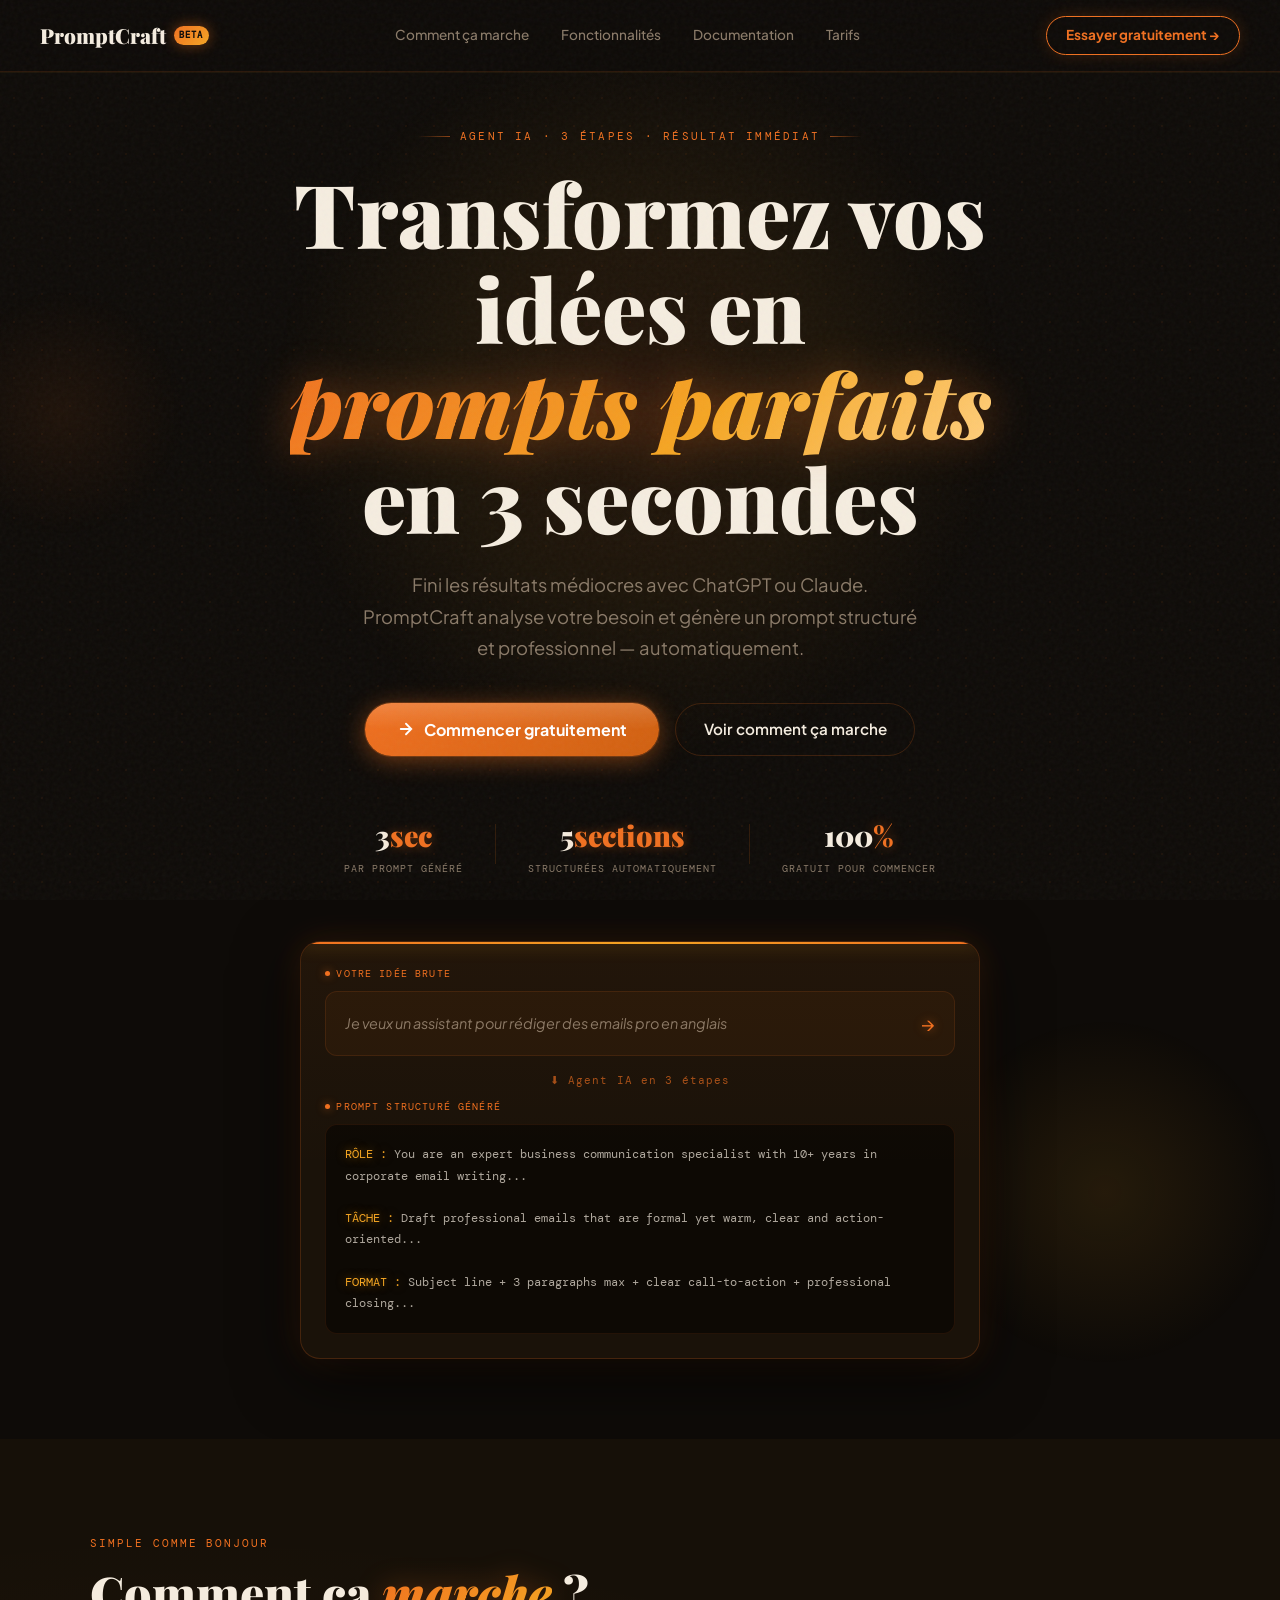
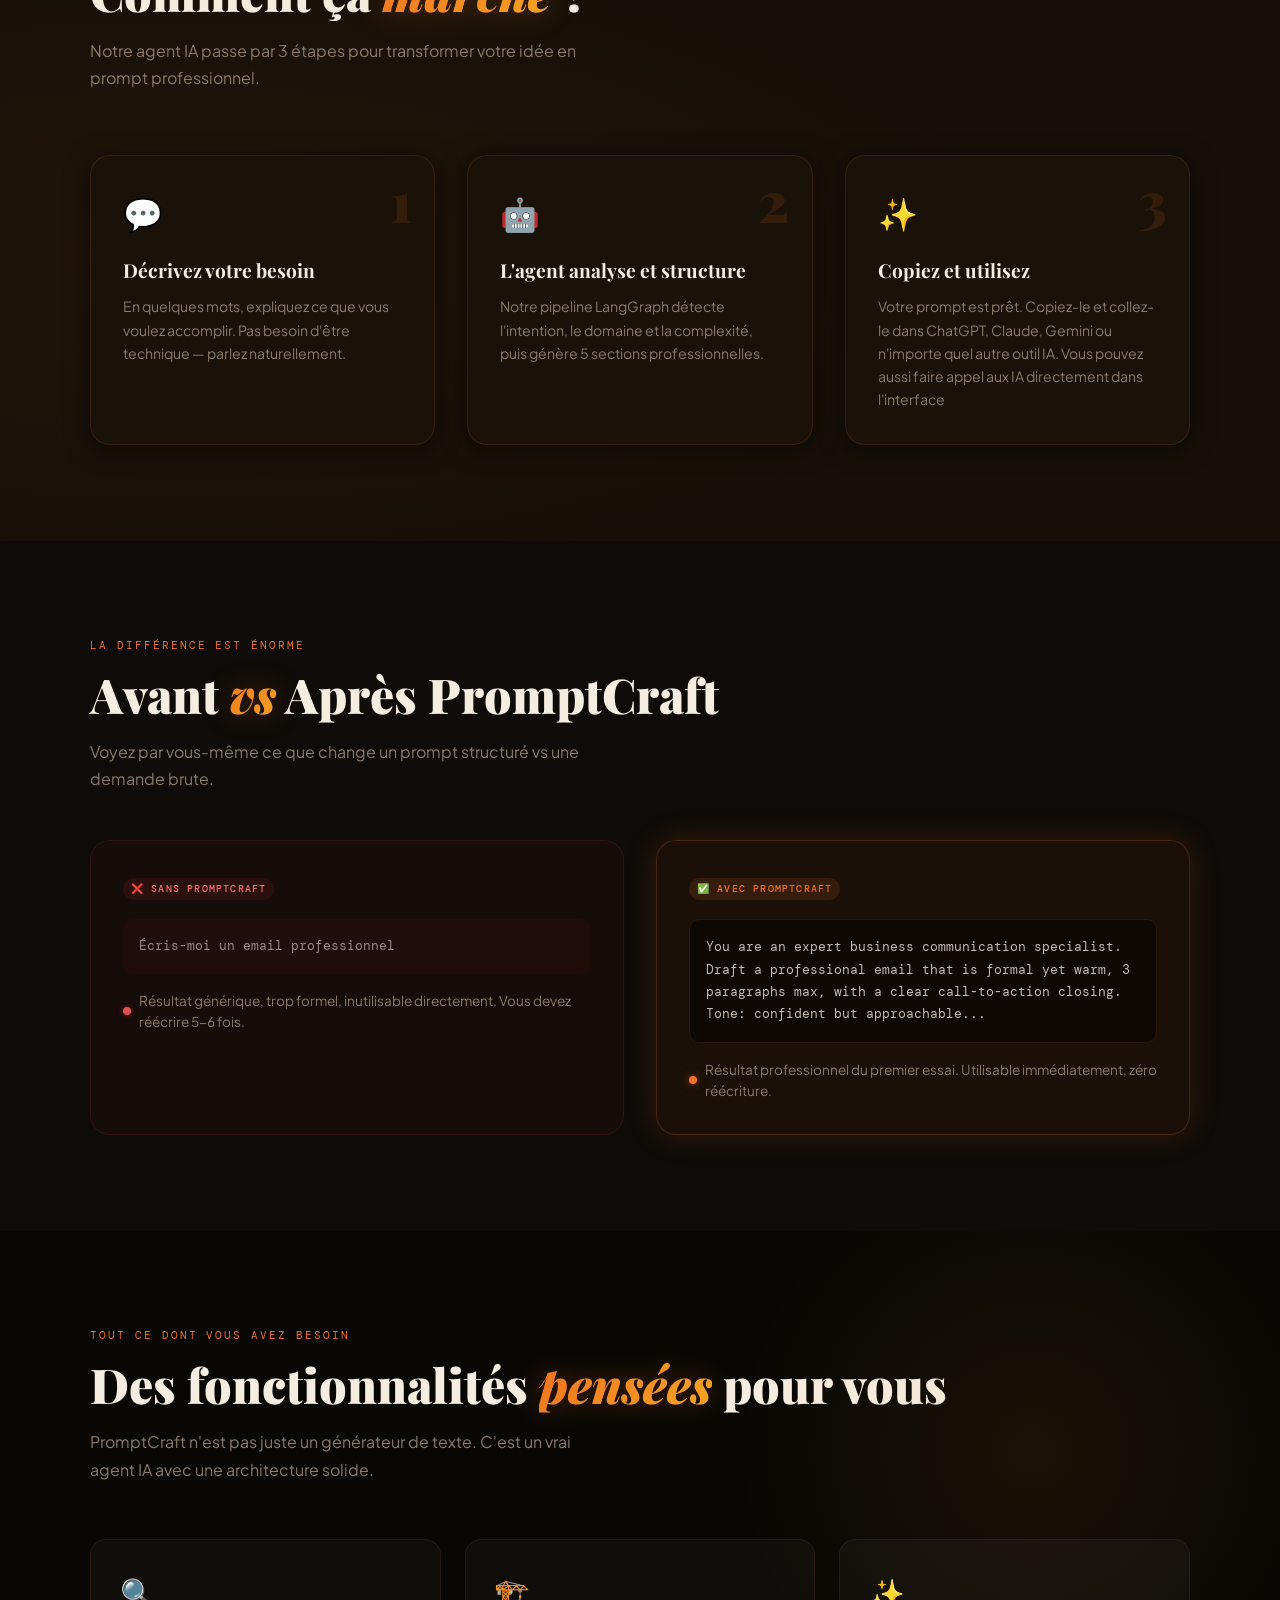
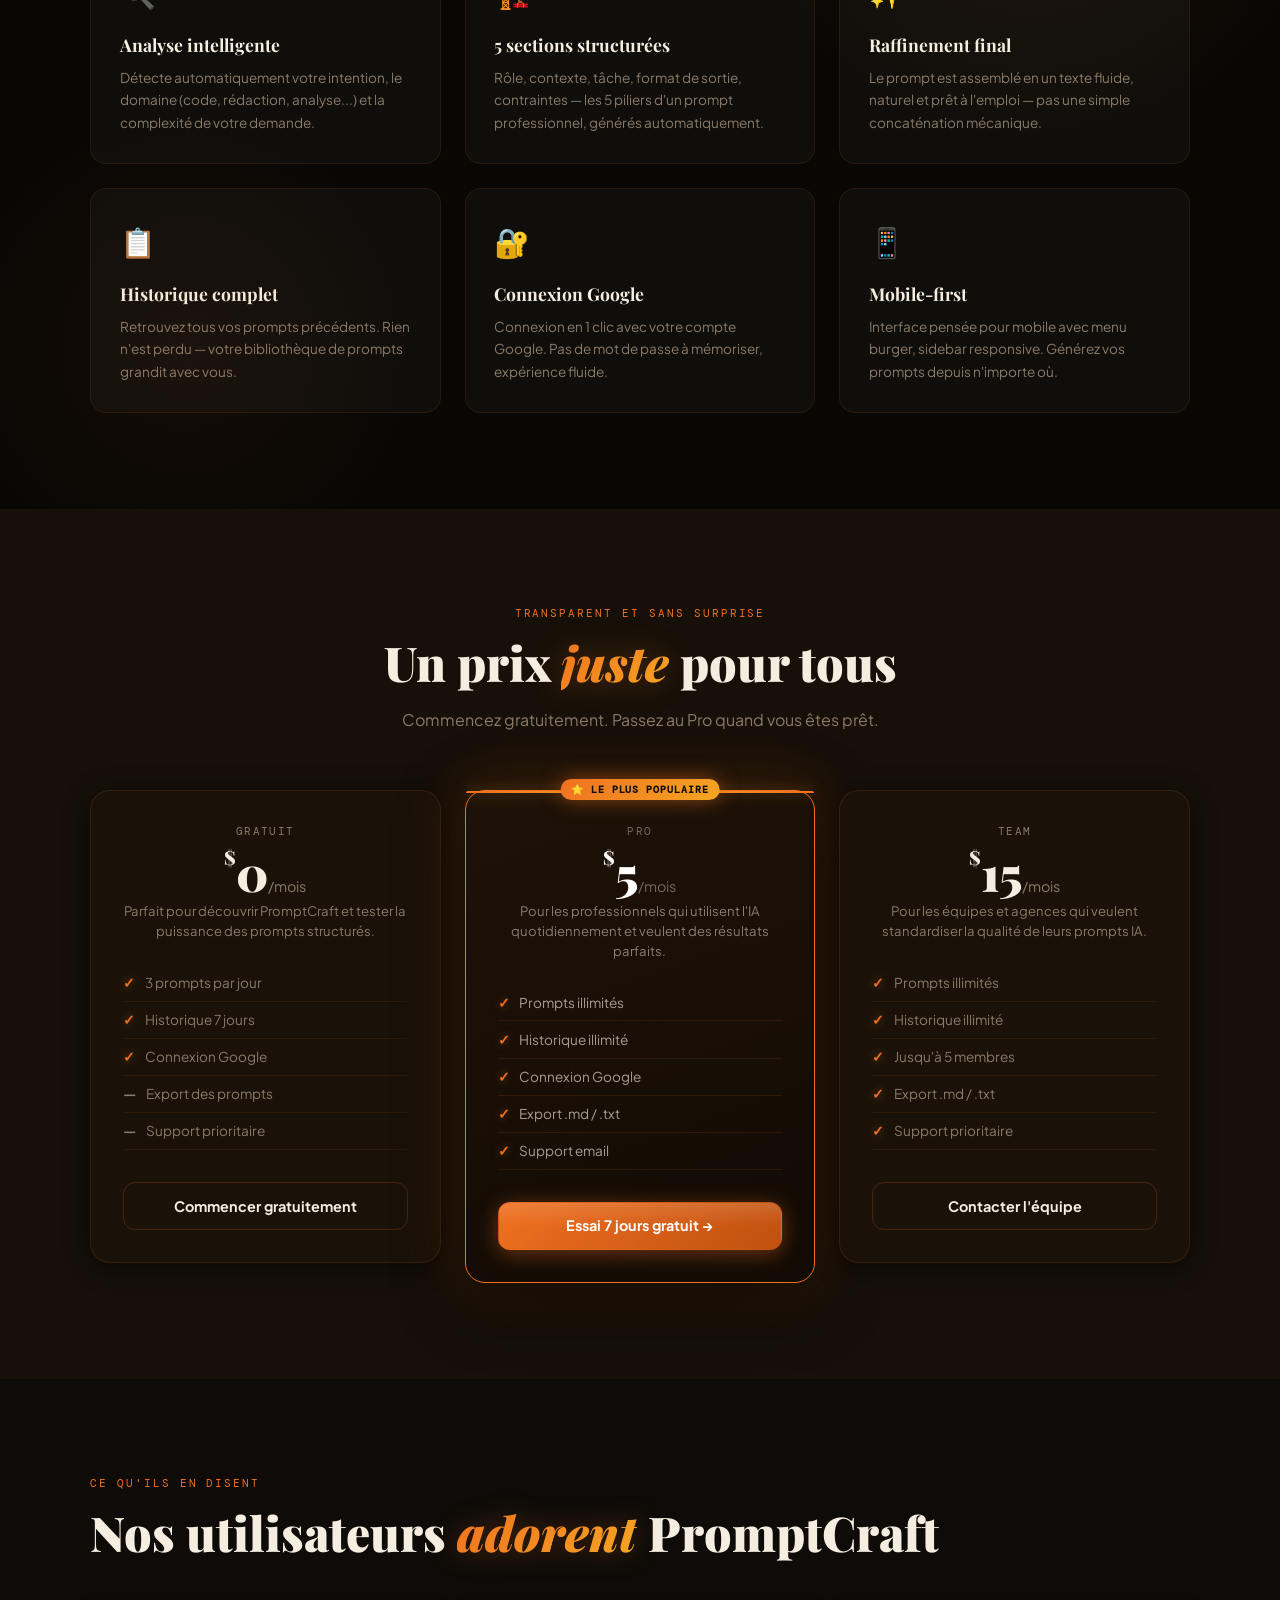
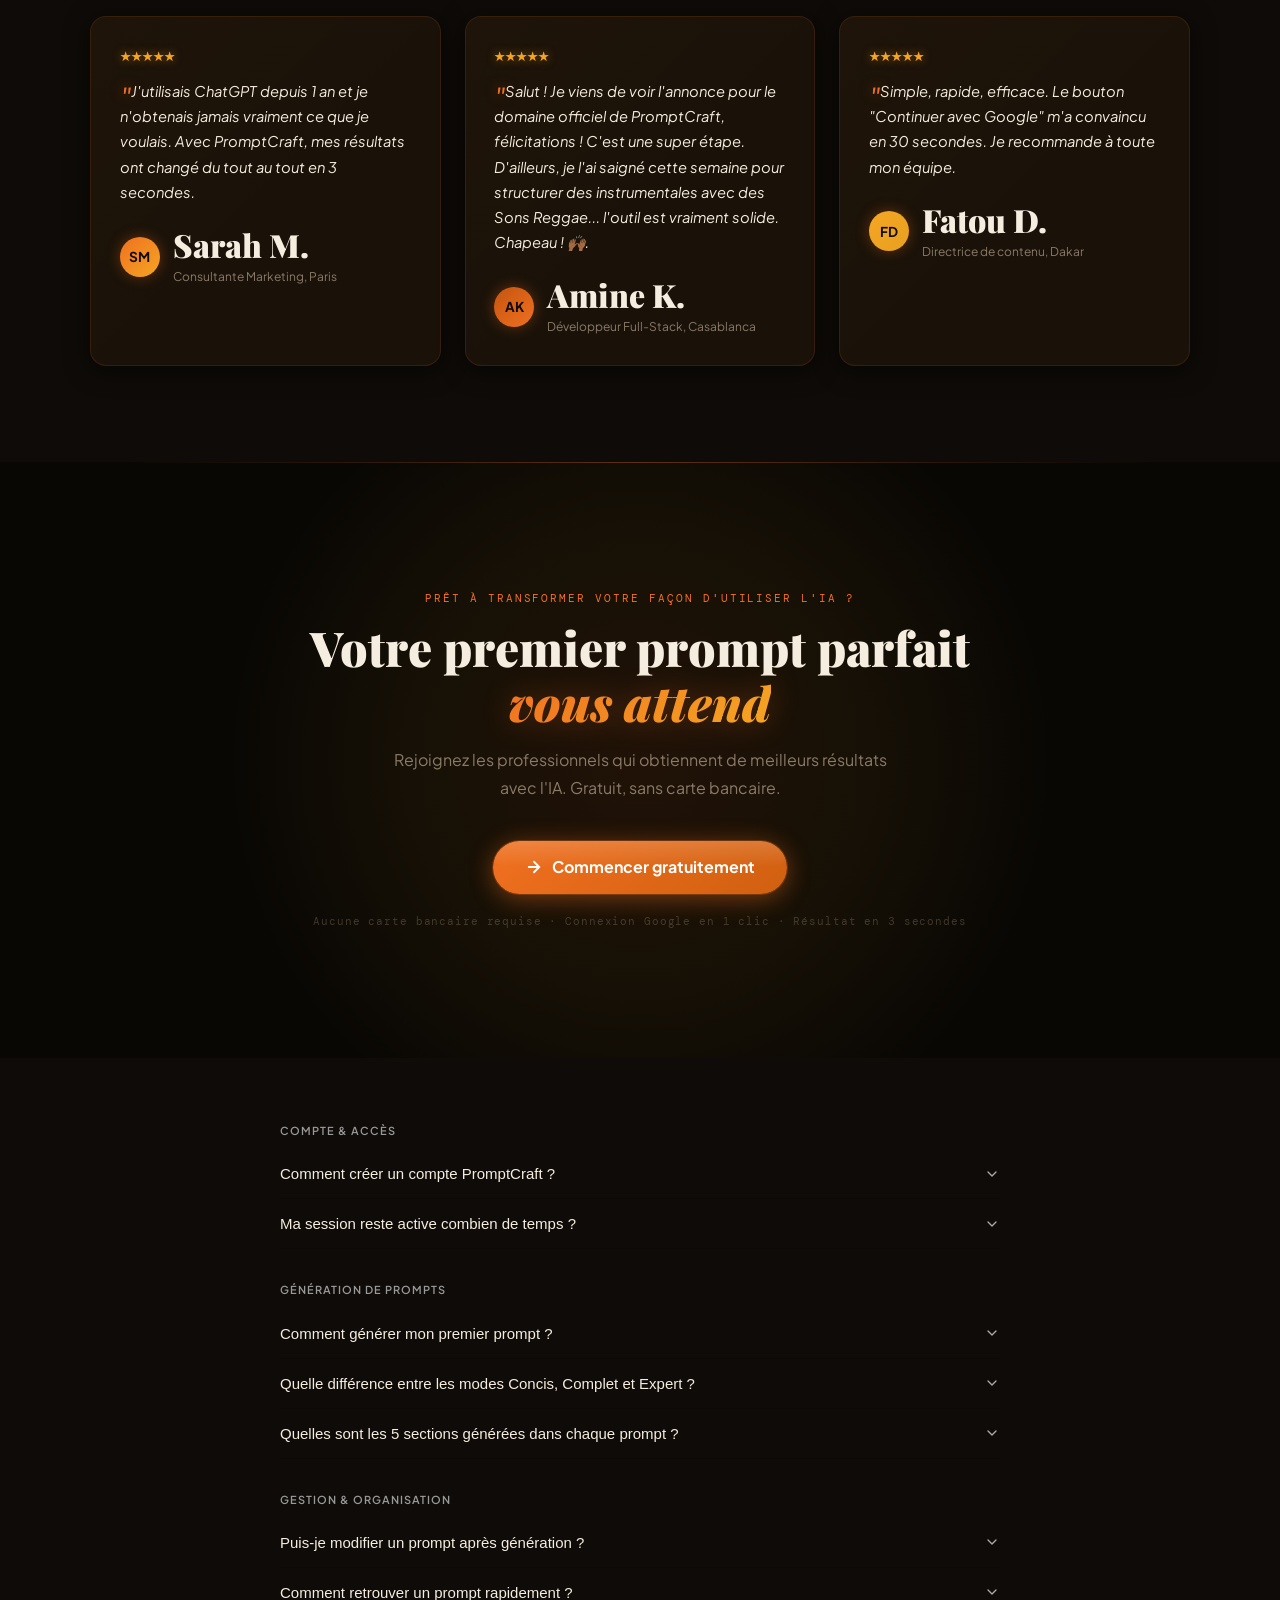
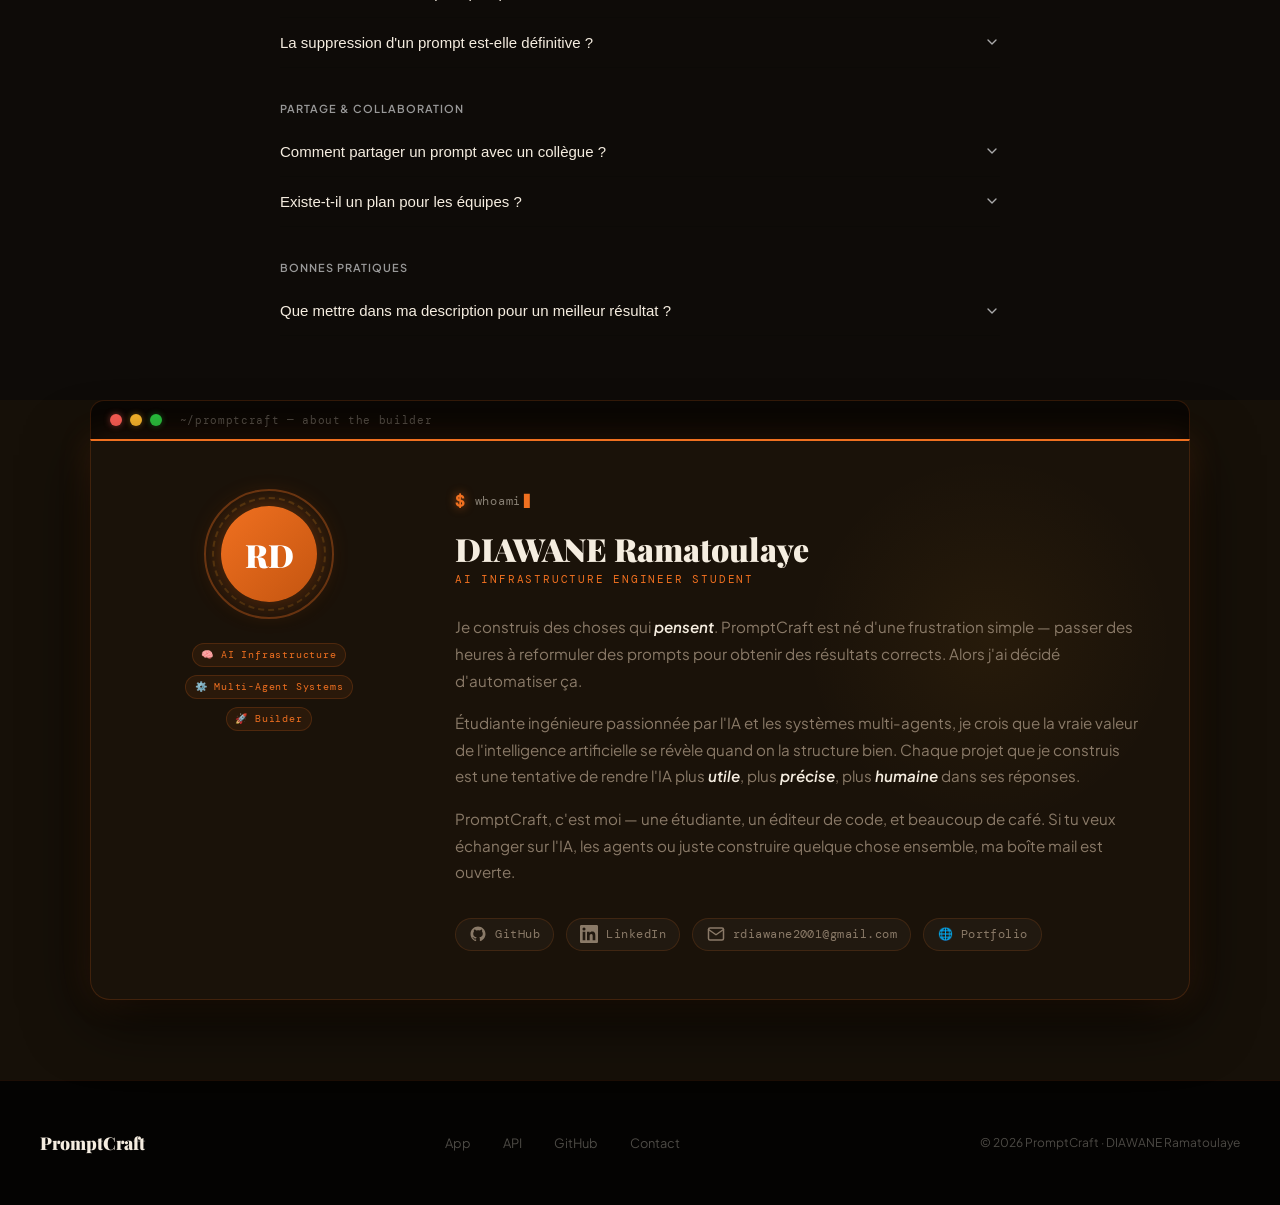
==== commit 07364dc9: "add fonctionnality" ====
--- a/landing.html
+++ b/landing.html
@@ -929,230 +929,100 @@
   .stat-divider { display: none; }
 }
 
-
-/* DOCS SECTION */
-.docs-section {
-  background: #090704;
-  border-top: 1px solid rgba(240,112,32,.1);
-}
-.docs-layout {
-  display: grid;
-  grid-template-columns: 240px 1fr;
-  gap: 2.5rem;
-  margin-top: 3rem;
-  align-items: start;
-}
-
-/* SIDEBAR */
-.docs-sidebar {
-  position: sticky;
-  top: 5.5rem;
-  background: var(--card);
-  border: 1px solid rgba(240,112,32,.14);
-  border-radius: 16px;
-  padding: 1.2rem 0;
-  max-height: calc(100vh - 8rem);
-  overflow-y: auto;
-  scrollbar-width: thin;
-  scrollbar-color: rgba(240,112,32,.2) transparent;
-}
-.docs-nav-group { margin-bottom: 1rem; }
-.docs-nav-label {
-  font-family: 'DM Mono', monospace;
-  font-size: .58rem; letter-spacing: .16em; text-transform: uppercase;
-  color: rgba(138,122,104,.55);
-  padding: .4rem 1.2rem .25rem;
-}
-.docs-nav-item {
-  display: block;
-  font-size: .82rem; color: var(--muted);
-  text-decoration: none;
-  padding: .38rem 1.2rem;
-  border-left: 2px solid transparent;
-  transition: all .16s;
-}
-.docs-nav-item:hover {
-  color: var(--ink);
-  background: rgba(240,112,32,.04);
-}
-.docs-nav-item.active {
-  color: var(--amber);
-  border-left-color: var(--amber);
-  background: rgba(240,112,32,.06);
-}
-
-/* CONTENT AREA */
-.docs-content { min-height: 500px; }
-.docs-page { display: none; }
-.docs-page.active { display: block; }
-
-.docs-breadcrumb {
-  font-family: 'DM Mono', monospace;
-  font-size: .65rem; letter-spacing: .06em;
-  color: rgba(138,122,104,.45); margin-bottom: 1rem;
-}
-.docs-breadcrumb span { color: var(--amber); }
-
-.docs-page-title {
-  font-family: 'Playfair Display', serif;
-  font-size: 1.7rem; font-weight: 900;
-  color: var(--ink); margin-bottom: 1rem;
-  border-bottom: 1px solid rgba(240,112,32,.1);
-  padding-bottom: .8rem;
-}
-.docs-text {
-  font-size: .92rem; color: var(--muted);
-  line-height: 1.75; margin-bottom: 1.2rem;
-}
-
-/* Steps */
-.docs-steps-list { display: flex; flex-direction: column; gap: 1rem; margin: 1.5rem 0; }
-.docs-step-item {
-  display: flex; align-items: flex-start; gap: 1rem;
-  background: rgba(240,112,32,.04);
-  border: 1px solid rgba(240,112,32,.1);
-  border-radius: 12px; padding: 1rem 1.2rem;
-}
-.docs-step-num {
-  width: 28px; height: 28px; border-radius: 50%;
-  background: linear-gradient(135deg, var(--amber), #c45510);
-  display: flex; align-items: center; justify-content: center;
-  font-family: 'DM Mono', monospace; font-size: .72rem; font-weight: 700;
-  color: #0e0b08; flex-shrink: 0;
-  box-shadow: 0 0 10px rgba(240,112,32,.35);
-}
-.docs-step-body strong {
-  display: block; font-size: .88rem; color: var(--ink); margin-bottom: .3rem;
-}
-.docs-step-body p { font-size: .82rem; color: var(--muted); line-height: 1.6; margin: 0; }
-
-/* Callouts */
-.docs-callout {
-  display: flex; align-items: flex-start; gap: .8rem;
-  background: rgba(240,112,32,.06);
-  border: 1px solid rgba(240,112,32,.18);
-  border-left: 3px solid var(--amber);
-  border-radius: 0 12px 12px 0;
-  padding: 1rem 1.2rem; margin: 1.2rem 0;
-}
-.docs-callout-warn {
-  background: rgba(245,166,35,.05);
-  border-color: var(--gold); border-left-color: var(--gold);
-}
-.docs-callout-danger {
-  background: rgba(200,60,60,.05);
-  border-color: rgba(200,60,60,.2); border-left-color: #e05050;
-}
-.docs-callout-icon { font-size: 1.1rem; flex-shrink: 0; margin-top: .05rem; }
-.docs-callout p { font-size: .85rem; color: var(--muted); line-height: 1.6; margin: 0; }
-
-/* Feature list */
-.docs-feature-list { display: flex; flex-direction: column; gap: .8rem; margin: 1.2rem 0; }
-.docs-feature-row {
-  display: flex; align-items: flex-start; gap: .9rem;
-  padding: .8rem; border-radius: 10px;
-  background: rgba(255,255,255,.02);
-  border: 1px solid rgba(240,112,32,.08);
-}
-.docs-feature-icon { font-size: 1.2rem; flex-shrink: 0; margin-top: .1rem; }
-.docs-feature-row strong { display: block; font-size: .88rem; color: var(--ink); margin-bottom: .2rem; }
-.docs-feature-row p { font-size: .82rem; color: var(--muted); margin: 0; line-height: 1.55; }
-
-/* Tag grid */
-.docs-tag-grid {
-  display: grid; grid-template-columns: repeat(2, 1fr);
-  gap: 1rem; margin: 1.5rem 0;
-}
-.docs-tag-card {
-  background: rgba(240,112,32,.04);
-  border: 1px solid rgba(240,112,32,.12);
-  border-radius: 12px; padding: 1rem;
-}
-.docs-tag {
-  font-family: 'DM Mono', monospace; font-size: .68rem; letter-spacing: .08em;
-  background: rgba(240,112,32,.1); border: 1px solid rgba(240,112,32,.2);
-  color: var(--amber); padding: .25em .7em; border-radius: 100px;
-  display: inline-block; margin-bottom: .6rem;
-}
-.docs-tag-card p { font-size: .82rem; color: var(--muted); line-height: 1.5; margin: 0; }
-
-/* Code inline */
-.docs-code {
-  font-family: 'DM Mono', monospace; font-size: .78rem;
-  background: rgba(240,112,32,.08); border: 1px solid rgba(240,112,32,.15);
-  color: var(--amber); padding: .15em .5em; border-radius: 5px;
-}
-.docs-link { color: var(--amber); text-decoration: underline; text-underline-offset: 2px; }
-.docs-link:hover { color: var(--gold); }
-
-/* Pipeline */
-.docs-pipeline {
-  display: flex; align-items: flex-start; gap: .5rem;
-  margin: 1.5rem 0; flex-wrap: wrap;
-}
-.docs-pipeline-step {
-  flex: 1; min-width: 140px;
-  background: rgba(240,112,32,.05);
-  border: 1px solid rgba(240,112,32,.14);
-  border-radius: 14px; padding: 1.2rem; text-align: center;
-}
-.docs-pipeline-icon { font-size: 1.8rem; margin-bottom: .5rem; }
-.docs-pipeline-label {
-  font-family: 'Playfair Display', serif;
-  font-size: .95rem; font-weight: 700; color: var(--ink); margin-bottom: .4rem;
-}
-.docs-pipeline-desc { font-size: .78rem; color: var(--muted); line-height: 1.5; }
-.docs-pipeline-arrow {
-  align-self: center; color: var(--amber); font-size: 1.2rem;
-  font-weight: 700; flex-shrink: 0; margin-top: -1rem; opacity: .6;
-}
-
-/* Tips */
-.docs-tips { display: grid; grid-template-columns: 1fr 1fr; gap: 1rem; margin: 1.5rem 0; }
-.docs-tip { border-radius: 12px; padding: 1.2rem; }
-.docs-tip.good { background: rgba(240,112,32,.05); border: 1px solid rgba(240,112,32,.15); }
-.docs-tip.bad { background: rgba(200,60,60,.04); border: 1px solid rgba(200,60,60,.12); }
-.docs-tip-label {
-  display: block; font-family: 'DM Mono', monospace;
-  font-size: .65rem; letter-spacing: .1em; text-transform: uppercase; margin-bottom: .8rem;
-}
-.docs-tip.good .docs-tip-label { color: var(--amber); }
-.docs-tip.bad .docs-tip-label { color: #e05050; }
-.docs-tip ul { list-style: none; padding: 0; }
-.docs-tip ul li {
-  font-size: .82rem; color: var(--muted); line-height: 1.55;
-  padding: .3rem 0; border-bottom: 1px solid rgba(240,112,32,.06);
-}
-.docs-tip.bad ul li { border-color: rgba(200,60,60,.06); }
-.docs-tip ul li:last-child { border-bottom: none; }
-
-/* Use cases */
-.docs-use-cases { display: flex; flex-direction: column; gap: .8rem; margin: 1.5rem 0; }
-.docs-use-case {
-  background: rgba(255,255,255,.02); border: 1px solid rgba(240,112,32,.09);
-  border-radius: 10px; padding: .9rem 1.1rem;
-  display: flex; align-items: baseline; gap: 1rem; flex-wrap: wrap;
-}
-.docs-use-case .docs-code { flex-shrink: 0; }
-.docs-use-case p { font-size: .83rem; color: var(--muted); margin: 0; line-height: 1.55; font-style: italic; }
-
-/* Responsive */
-@media (max-width: 900px) {
-  .docs-layout { grid-template-columns: 1fr; }
-  .docs-sidebar { position: static; max-height: none; }
-  .docs-pipeline { flex-direction: column; }
-  .docs-pipeline-arrow { transform: rotate(90deg); align-self: center; }
-  .docs-tips { grid-template-columns: 1fr; }
-  .docs-tag-grid { grid-template-columns: 1fr; }
-}
-
-.docs-sidebar {
-  min-width: 0;
-  overflow-x: hidden;
-}
-
-.docs-content {
-  min-width: 0;
+/* ---- utilitaire accessibilité ---- */
+.sr-only {
+  position: absolute;
+  width: 1px; height: 1px;
+  padding: 0; margin: -1px;
+  overflow: hidden; clip: rect(0,0,0,0);
+  white-space: nowrap; border: 0;
+}
+
+/* ---- conteneur principal ---- */
+.faq-section {
+  padding: 4rem 1.5rem;
+}
+
+.faq-wrap {
+  max-width: 720px;
+  margin: 0 auto;
+}
+
+/* ---- label de section ---- */
+.faq-section-label {
+  font-size: 11px;
+  font-weight: 600;
+  letter-spacing: 0.09em;
+  text-transform: uppercase;
+  color: #999; /* adapte à ta couleur muted */
+  padding: 2rem 0 0.6rem;
+}
+
+.faq-section-label:first-of-type {
+  padding-top: 0;
+}
+
+/* ---- item accordion ---- */
+.faq-item {
+  border-bottom: 1px solid rgba(0, 0, 0, 0.08);
+}
+
+/* ---- bouton question ---- */
+.faq-q {
+  display: flex;
+  align-items: center;
+  justify-content: space-between;
+  gap: 12px;
+  width: 100%;
+  padding: 1rem 0;
+  background: none;
+  border: none;
+  cursor: pointer;
+  text-align: left;
+  font-size: 15px;
+  font-weight: 400;
+  color: inherit; /* hérite de la couleur du thème */
+  transition: color 0.15s;
+}
+
+.faq-q:hover {
+  color: #6c63ff; /* adapte à ta couleur accent */
+}
+
+/* ---- flèche SVG ---- */
+.faq-arrow {
+  flex-shrink: 0;
+  color: #aaa;
+  transition: transform 0.22s ease;
+}
+
+.faq-item.open .faq-arrow {
+  transform: rotate(180deg);
+}
+
+/* ---- panneau réponse ---- */
+.faq-a {
+  max-height: 0;
+  overflow: hidden;
+  transition: max-height 0.28s ease;
+}
+
+.faq-a-inner {
+  padding: 0 0 1.1rem;
+  font-size: 14px;
+  line-height: 1.75;
+  color: #555; /* adapte à ta couleur texte secondaire */
+}
+
+/* ---- code inline ---- */
+.faq-a-inner code {
+  font-family: 'Courier New', Courier, monospace;
+  font-size: 13px;
+  background: rgba(0, 0, 0, 0.05);
+  border: 1px solid rgba(0, 0, 0, 0.08);
+  border-radius: 4px;
+  padding: 1px 6px;
+  color: inherit;
 }
 
 </style>
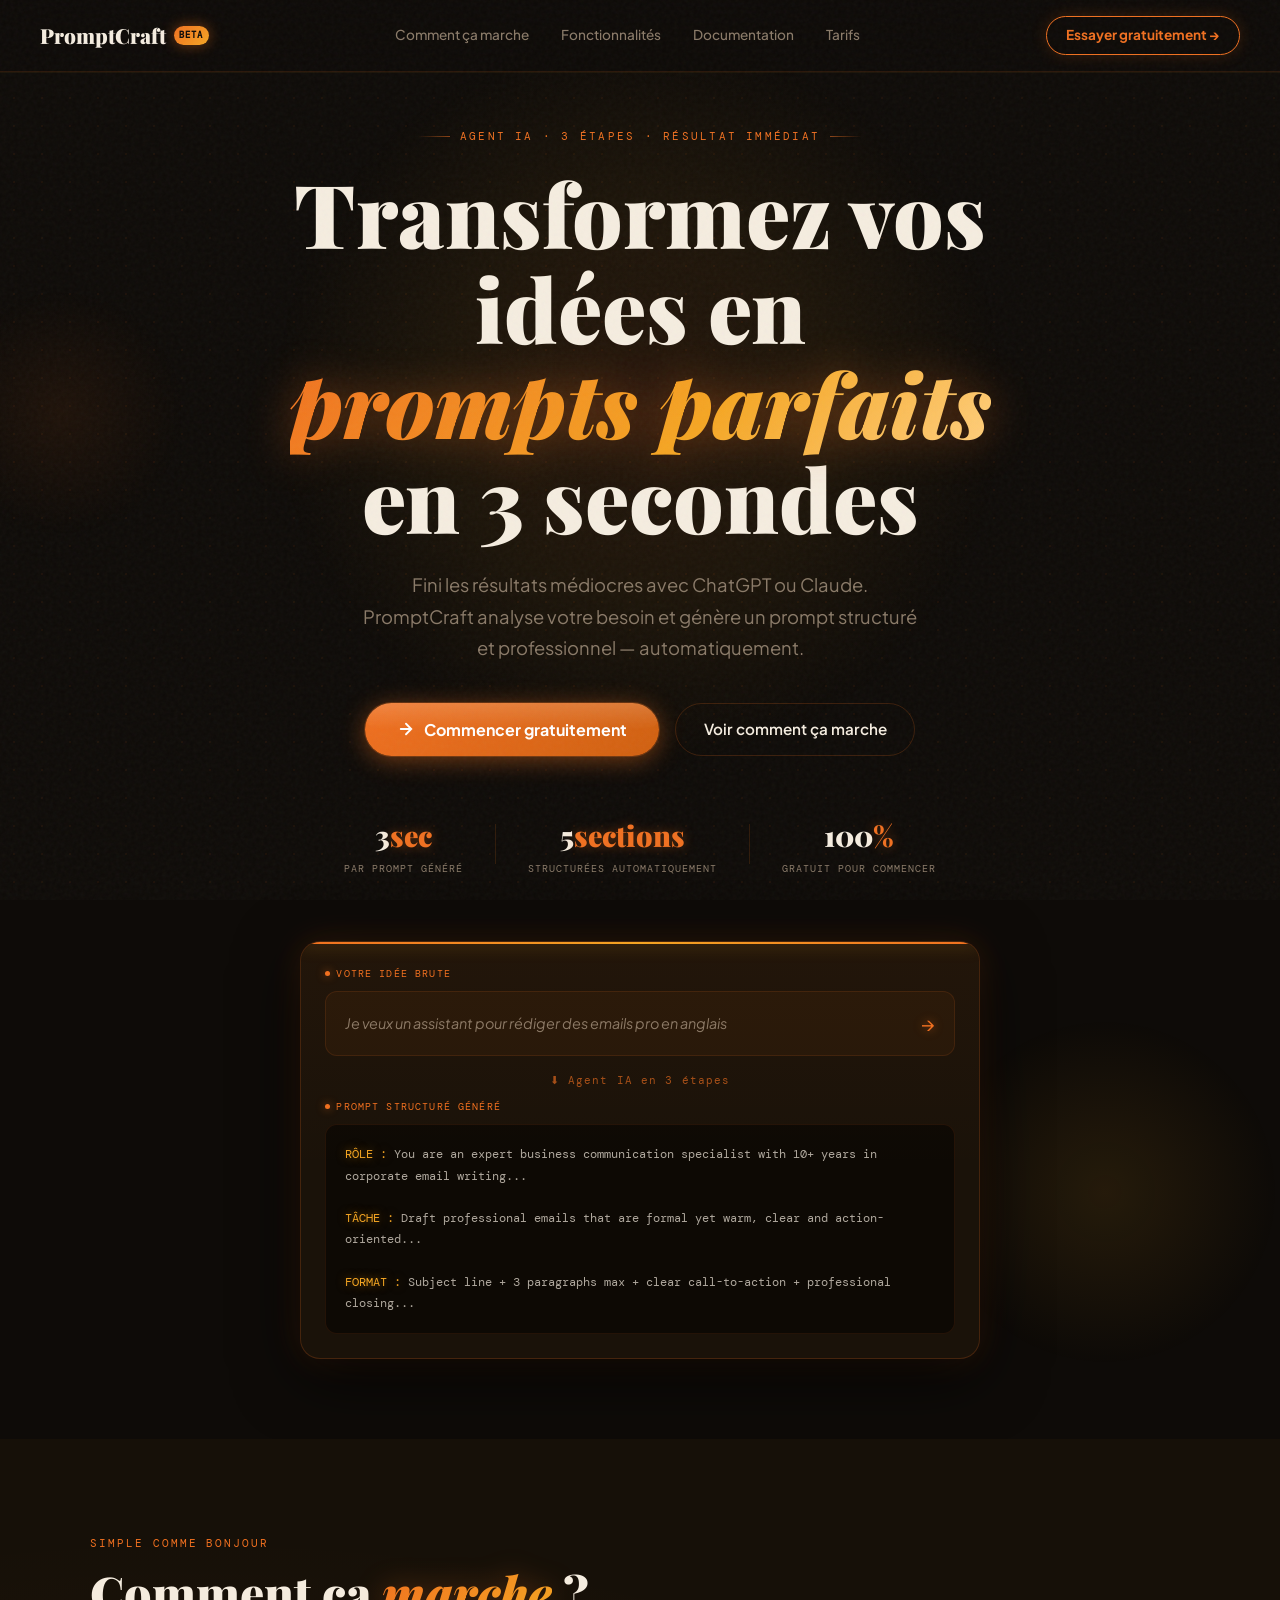
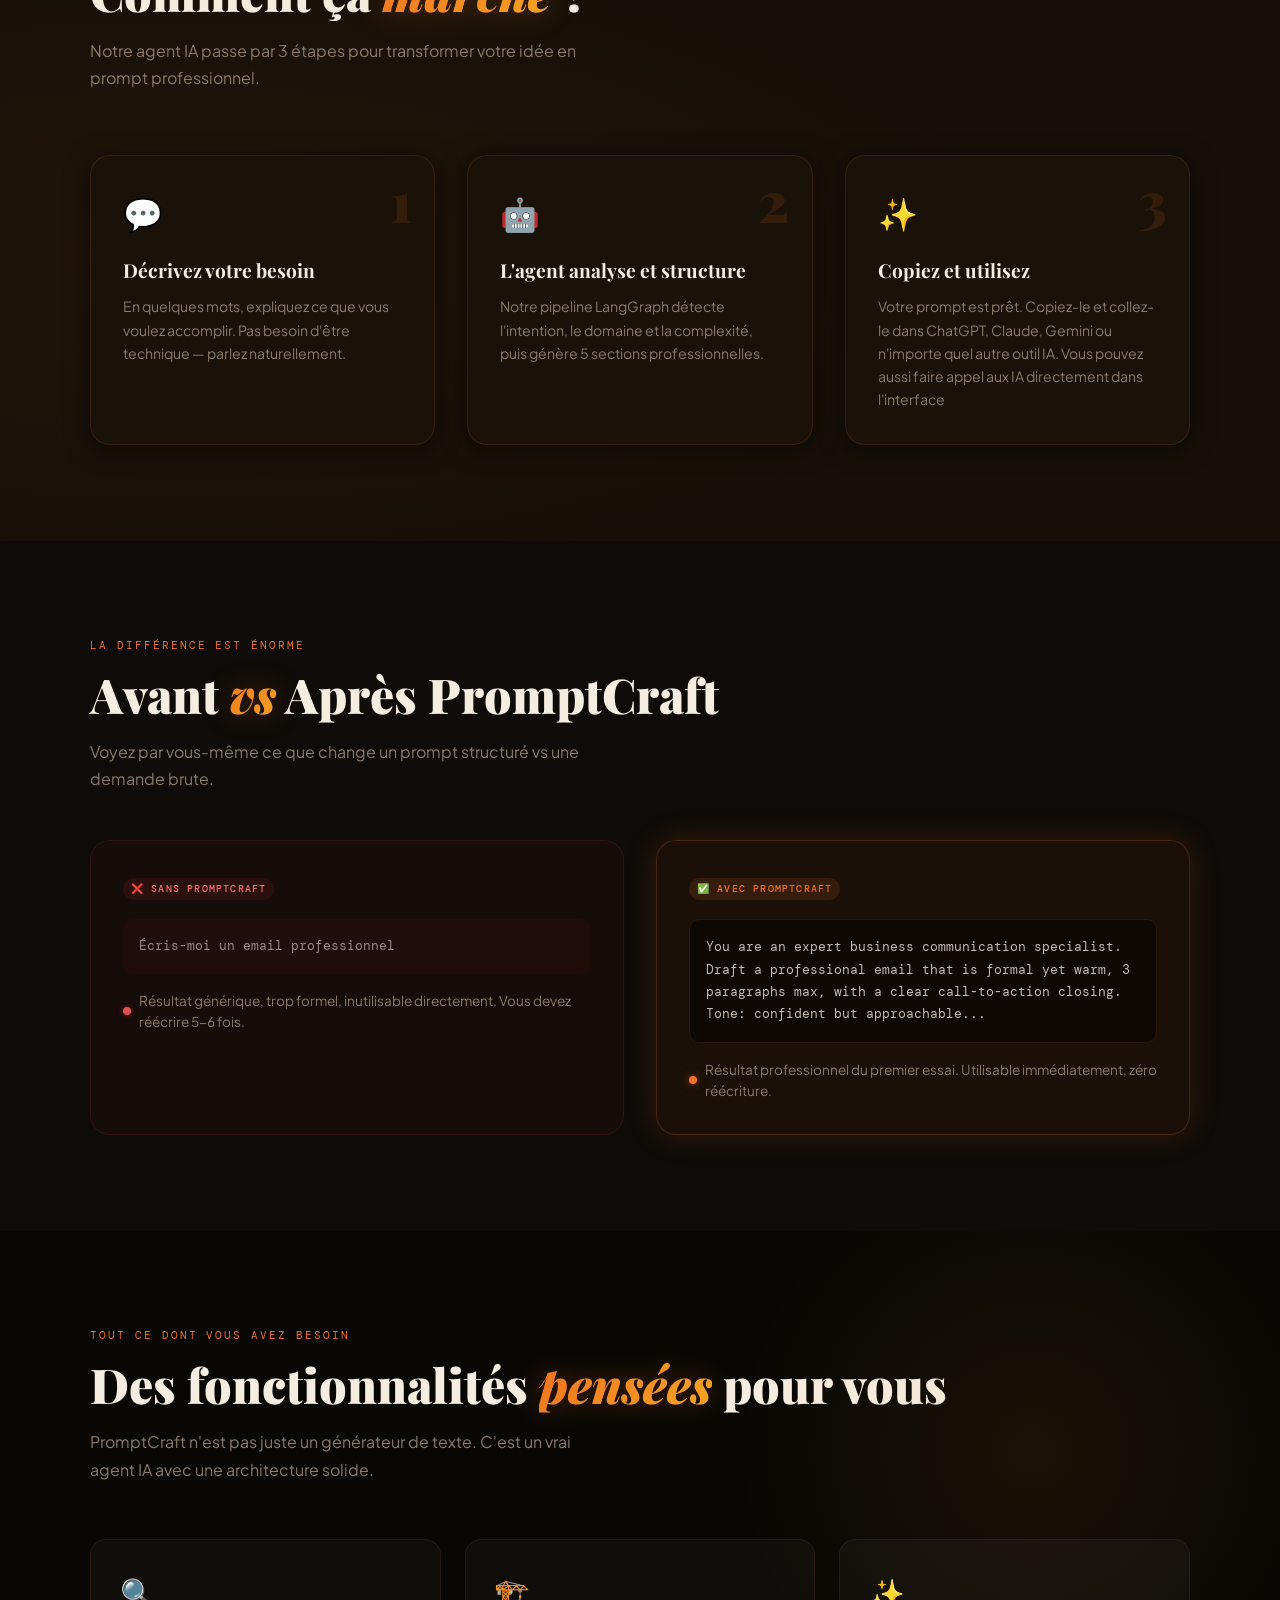
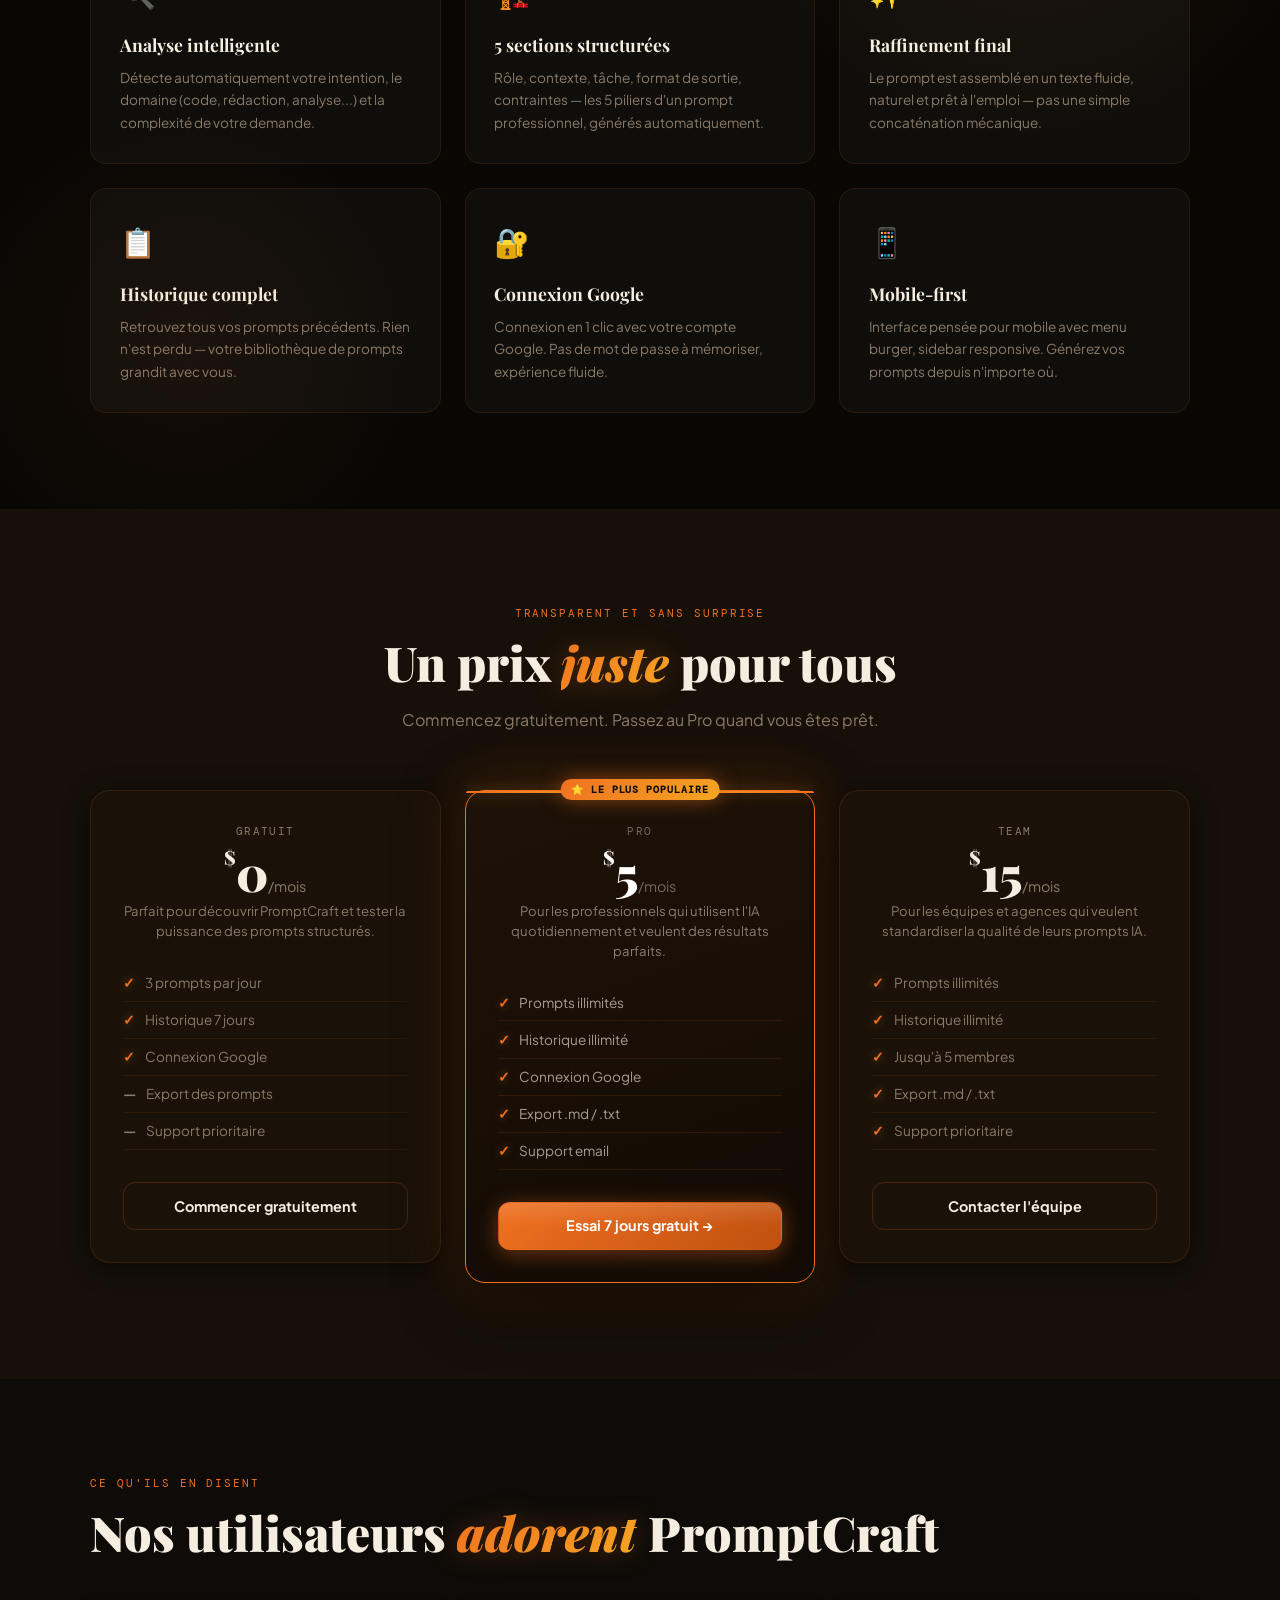
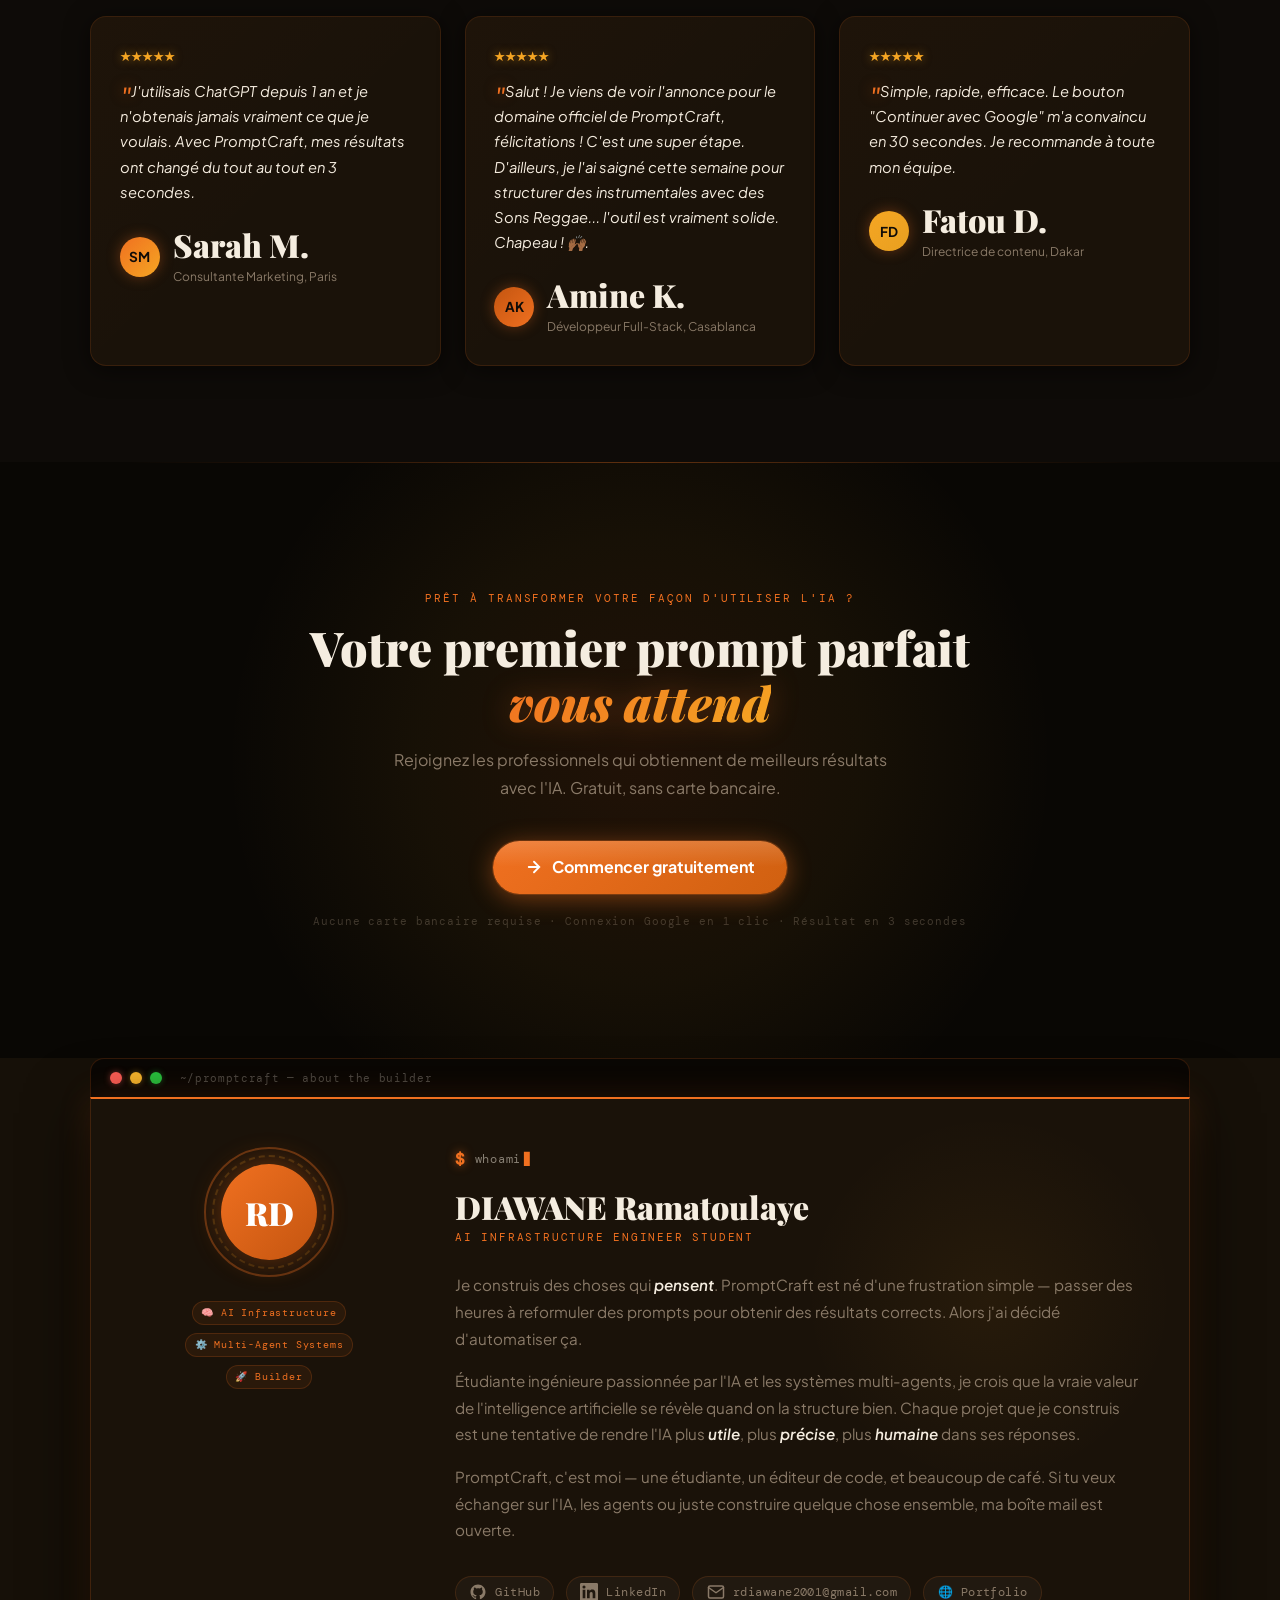
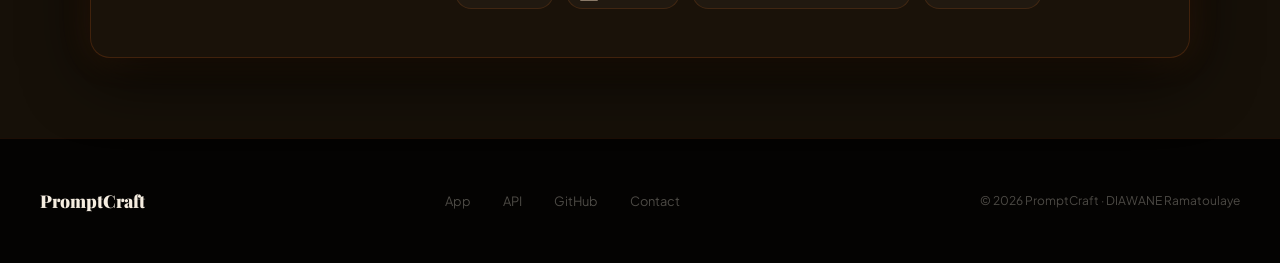
==== commit c3085ce9: "add fonctionnality" ====
--- a/landing.html
+++ b/landing.html
@@ -929,100 +929,230 @@
   .stat-divider { display: none; }
 }
 
-/* ---- utilitaire accessibilité ---- */
-.sr-only {
-  position: absolute;
-  width: 1px; height: 1px;
-  padding: 0; margin: -1px;
-  overflow: hidden; clip: rect(0,0,0,0);
-  white-space: nowrap; border: 0;
-}
-
-/* ---- conteneur principal ---- */
-.faq-section {
-  padding: 4rem 1.5rem;
-}
-
-.faq-wrap {
-  max-width: 720px;
-  margin: 0 auto;
-}
-
-/* ---- label de section ---- */
-.faq-section-label {
-  font-size: 11px;
-  font-weight: 600;
-  letter-spacing: 0.09em;
-  text-transform: uppercase;
-  color: #999; /* adapte à ta couleur muted */
-  padding: 2rem 0 0.6rem;
-}
-
-.faq-section-label:first-of-type {
-  padding-top: 0;
-}
-
-/* ---- item accordion ---- */
-.faq-item {
-  border-bottom: 1px solid rgba(0, 0, 0, 0.08);
-}
-
-/* ---- bouton question ---- */
-.faq-q {
-  display: flex;
-  align-items: center;
-  justify-content: space-between;
-  gap: 12px;
-  width: 100%;
-  padding: 1rem 0;
-  background: none;
-  border: none;
-  cursor: pointer;
-  text-align: left;
-  font-size: 15px;
-  font-weight: 400;
-  color: inherit; /* hérite de la couleur du thème */
-  transition: color 0.15s;
-}
-
-.faq-q:hover {
-  color: #6c63ff; /* adapte à ta couleur accent */
-}
-
-/* ---- flèche SVG ---- */
-.faq-arrow {
-  flex-shrink: 0;
-  color: #aaa;
-  transition: transform 0.22s ease;
-}
-
-.faq-item.open .faq-arrow {
-  transform: rotate(180deg);
-}
-
-/* ---- panneau réponse ---- */
-.faq-a {
-  max-height: 0;
-  overflow: hidden;
-  transition: max-height 0.28s ease;
-}
-
-.faq-a-inner {
-  padding: 0 0 1.1rem;
-  font-size: 14px;
-  line-height: 1.75;
-  color: #555; /* adapte à ta couleur texte secondaire */
-}
-
-/* ---- code inline ---- */
-.faq-a-inner code {
-  font-family: 'Courier New', Courier, monospace;
-  font-size: 13px;
-  background: rgba(0, 0, 0, 0.05);
-  border: 1px solid rgba(0, 0, 0, 0.08);
-  border-radius: 4px;
-  padding: 1px 6px;
-  color: inherit;
+
+/* DOCS SECTION */
+.docs-section {
+  background: #090704;
+  border-top: 1px solid rgba(240,112,32,.1);
+}
+.docs-layout {
+  display: grid;
+  grid-template-columns: 240px 1fr;
+  gap: 2.5rem;
+  margin-top: 3rem;
+  align-items: start;
+}
+
+/* SIDEBAR */
+.docs-sidebar {
+  position: sticky;
+  top: 5.5rem;
+  background: var(--card);
+  border: 1px solid rgba(240,112,32,.14);
+  border-radius: 16px;
+  padding: 1.2rem 0;
+  max-height: calc(100vh - 8rem);
+  overflow-y: auto;
+  scrollbar-width: thin;
+  scrollbar-color: rgba(240,112,32,.2) transparent;
+}
+.docs-nav-group { margin-bottom: 1rem; }
+.docs-nav-label {
+  font-family: 'DM Mono', monospace;
+  font-size: .58rem; letter-spacing: .16em; text-transform: uppercase;
+  color: rgba(138,122,104,.55);
+  padding: .4rem 1.2rem .25rem;
+}
+.docs-nav-item {
+  display: block;
+  font-size: .82rem; color: var(--muted);
+  text-decoration: none;
+  padding: .38rem 1.2rem;
+  border-left: 2px solid transparent;
+  transition: all .16s;
+}
+.docs-nav-item:hover {
+  color: var(--ink);
+  background: rgba(240,112,32,.04);
+}
+.docs-nav-item.active {
+  color: var(--amber);
+  border-left-color: var(--amber);
+  background: rgba(240,112,32,.06);
+}
+
+/* CONTENT AREA */
+.docs-content { min-height: 500px; }
+.docs-page { display: none; }
+.docs-page.active { display: block; }
+
+.docs-breadcrumb {
+  font-family: 'DM Mono', monospace;
+  font-size: .65rem; letter-spacing: .06em;
+  color: rgba(138,122,104,.45); margin-bottom: 1rem;
+}
+.docs-breadcrumb span { color: var(--amber); }
+
+.docs-page-title {
+  font-family: 'Playfair Display', serif;
+  font-size: 1.7rem; font-weight: 900;
+  color: var(--ink); margin-bottom: 1rem;
+  border-bottom: 1px solid rgba(240,112,32,.1);
+  padding-bottom: .8rem;
+}
+.docs-text {
+  font-size: .92rem; color: var(--muted);
+  line-height: 1.75; margin-bottom: 1.2rem;
+}
+
+/* Steps */
+.docs-steps-list { display: flex; flex-direction: column; gap: 1rem; margin: 1.5rem 0; }
+.docs-step-item {
+  display: flex; align-items: flex-start; gap: 1rem;
+  background: rgba(240,112,32,.04);
+  border: 1px solid rgba(240,112,32,.1);
+  border-radius: 12px; padding: 1rem 1.2rem;
+}
+.docs-step-num {
+  width: 28px; height: 28px; border-radius: 50%;
+  background: linear-gradient(135deg, var(--amber), #c45510);
+  display: flex; align-items: center; justify-content: center;
+  font-family: 'DM Mono', monospace; font-size: .72rem; font-weight: 700;
+  color: #0e0b08; flex-shrink: 0;
+  box-shadow: 0 0 10px rgba(240,112,32,.35);
+}
+.docs-step-body strong {
+  display: block; font-size: .88rem; color: var(--ink); margin-bottom: .3rem;
+}
+.docs-step-body p { font-size: .82rem; color: var(--muted); line-height: 1.6; margin: 0; }
+
+/* Callouts */
+.docs-callout {
+  display: flex; align-items: flex-start; gap: .8rem;
+  background: rgba(240,112,32,.06);
+  border: 1px solid rgba(240,112,32,.18);
+  border-left: 3px solid var(--amber);
+  border-radius: 0 12px 12px 0;
+  padding: 1rem 1.2rem; margin: 1.2rem 0;
+}
+.docs-callout-warn {
+  background: rgba(245,166,35,.05);
+  border-color: var(--gold); border-left-color: var(--gold);
+}
+.docs-callout-danger {
+  background: rgba(200,60,60,.05);
+  border-color: rgba(200,60,60,.2); border-left-color: #e05050;
+}
+.docs-callout-icon { font-size: 1.1rem; flex-shrink: 0; margin-top: .05rem; }
+.docs-callout p { font-size: .85rem; color: var(--muted); line-height: 1.6; margin: 0; }
+
+/* Feature list */
+.docs-feature-list { display: flex; flex-direction: column; gap: .8rem; margin: 1.2rem 0; }
+.docs-feature-row {
+  display: flex; align-items: flex-start; gap: .9rem;
+  padding: .8rem; border-radius: 10px;
+  background: rgba(255,255,255,.02);
+  border: 1px solid rgba(240,112,32,.08);
+}
+.docs-feature-icon { font-size: 1.2rem; flex-shrink: 0; margin-top: .1rem; }
+.docs-feature-row strong { display: block; font-size: .88rem; color: var(--ink); margin-bottom: .2rem; }
+.docs-feature-row p { font-size: .82rem; color: var(--muted); margin: 0; line-height: 1.55; }
+
+/* Tag grid */
+.docs-tag-grid {
+  display: grid; grid-template-columns: repeat(2, 1fr);
+  gap: 1rem; margin: 1.5rem 0;
+}
+.docs-tag-card {
+  background: rgba(240,112,32,.04);
+  border: 1px solid rgba(240,112,32,.12);
+  border-radius: 12px; padding: 1rem;
+}
+.docs-tag {
+  font-family: 'DM Mono', monospace; font-size: .68rem; letter-spacing: .08em;
+  background: rgba(240,112,32,.1); border: 1px solid rgba(240,112,32,.2);
+  color: var(--amber); padding: .25em .7em; border-radius: 100px;
+  display: inline-block; margin-bottom: .6rem;
+}
+.docs-tag-card p { font-size: .82rem; color: var(--muted); line-height: 1.5; margin: 0; }
+
+/* Code inline */
+.docs-code {
+  font-family: 'DM Mono', monospace; font-size: .78rem;
+  background: rgba(240,112,32,.08); border: 1px solid rgba(240,112,32,.15);
+  color: var(--amber); padding: .15em .5em; border-radius: 5px;
+}
+.docs-link { color: var(--amber); text-decoration: underline; text-underline-offset: 2px; }
+.docs-link:hover { color: var(--gold); }
+
+/* Pipeline */
+.docs-pipeline {
+  display: flex; align-items: flex-start; gap: .5rem;
+  margin: 1.5rem 0; flex-wrap: wrap;
+}
+.docs-pipeline-step {
+  flex: 1; min-width: 140px;
+  background: rgba(240,112,32,.05);
+  border: 1px solid rgba(240,112,32,.14);
+  border-radius: 14px; padding: 1.2rem; text-align: center;
+}
+.docs-pipeline-icon { font-size: 1.8rem; margin-bottom: .5rem; }
+.docs-pipeline-label {
+  font-family: 'Playfair Display', serif;
+  font-size: .95rem; font-weight: 700; color: var(--ink); margin-bottom: .4rem;
+}
+.docs-pipeline-desc { font-size: .78rem; color: var(--muted); line-height: 1.5; }
+.docs-pipeline-arrow {
+  align-self: center; color: var(--amber); font-size: 1.2rem;
+  font-weight: 700; flex-shrink: 0; margin-top: -1rem; opacity: .6;
+}
+
+/* Tips */
+.docs-tips { display: grid; grid-template-columns: 1fr 1fr; gap: 1rem; margin: 1.5rem 0; }
+.docs-tip { border-radius: 12px; padding: 1.2rem; }
+.docs-tip.good { background: rgba(240,112,32,.05); border: 1px solid rgba(240,112,32,.15); }
+.docs-tip.bad { background: rgba(200,60,60,.04); border: 1px solid rgba(200,60,60,.12); }
+.docs-tip-label {
+  display: block; font-family: 'DM Mono', monospace;
+  font-size: .65rem; letter-spacing: .1em; text-transform: uppercase; margin-bottom: .8rem;
+}
+.docs-tip.good .docs-tip-label { color: var(--amber); }
+.docs-tip.bad .docs-tip-label { color: #e05050; }
+.docs-tip ul { list-style: none; padding: 0; }
+.docs-tip ul li {
+  font-size: .82rem; color: var(--muted); line-height: 1.55;
+  padding: .3rem 0; border-bottom: 1px solid rgba(240,112,32,.06);
+}
+.docs-tip.bad ul li { border-color: rgba(200,60,60,.06); }
+.docs-tip ul li:last-child { border-bottom: none; }
+
+/* Use cases */
+.docs-use-cases { display: flex; flex-direction: column; gap: .8rem; margin: 1.5rem 0; }
+.docs-use-case {
+  background: rgba(255,255,255,.02); border: 1px solid rgba(240,112,32,.09);
+  border-radius: 10px; padding: .9rem 1.1rem;
+  display: flex; align-items: baseline; gap: 1rem; flex-wrap: wrap;
+}
+.docs-use-case .docs-code { flex-shrink: 0; }
+.docs-use-case p { font-size: .83rem; color: var(--muted); margin: 0; line-height: 1.55; font-style: italic; }
+
+/* Responsive */
+@media (max-width: 900px) {
+  .docs-layout { grid-template-columns: 1fr; }
+  .docs-sidebar { position: static; max-height: none; }
+  .docs-pipeline { flex-direction: column; }
+  .docs-pipeline-arrow { transform: rotate(90deg); align-self: center; }
+  .docs-tips { grid-template-columns: 1fr; }
+  .docs-tag-grid { grid-template-columns: 1fr; }
+}
+
+.docs-sidebar {
+  min-width: 0;
+  overflow-x: hidden;
+}
+
+.docs-content {
+  min-width: 0;
 }
 
 </style>
@@ -1290,167 +1420,6 @@
   </div>
 </section>
 
-<!-- FAQ PROMPTCRAFT -->
-<section class="faq-section">
-  <div class="faq-wrap">
-    <h2 class="sr-only">FAQ PromptCraft — questions fréquentes</h2>
-
-    <!-- Compte & accès -->
-    <div class="faq-section-label">Compte &amp; accès</div>
-
-    <div class="faq-item">
-      <button class="faq-q" aria-expanded="false">
-        Comment créer un compte PromptCraft ?
-        <svg class="faq-arrow" width="16" height="16" viewBox="0 0 24 24" fill="none" stroke="currentColor" stroke-width="2" stroke-linecap="round" stroke-linejoin="round" aria-hidden="true"><polyline points="6 9 12 15 18 9"/></svg>
-      </button>
-      <div class="faq-a">
-        <div class="faq-a-inner">
-          Rendez-vous sur <strong>getpromptcraft.org</strong> et cliquez sur "Continuer avec Google". L'authentification est exclusivement via Google OAuth — aucun mot de passe, aucune carte bancaire. Votre compte est actif en moins de 30 secondes avec 3 prompts/jour offerts.
-        </div>
-      </div>
-    </div>
-
-    <div class="faq-item">
-      <button class="faq-q" aria-expanded="false">
-        Ma session reste active combien de temps ?
-        <svg class="faq-arrow" width="16" height="16" viewBox="0 0 24 24" fill="none" stroke="currentColor" stroke-width="2" stroke-linecap="round" stroke-linejoin="round" aria-hidden="true"><polyline points="6 9 12 15 18 9"/></svg>
-      </button>
-      <div class="faq-a">
-        <div class="faq-a-inner">
-          30 jours. Si vous changez de navigateur ou d'appareil, une nouvelle authentification Google vous sera demandée.
-        </div>
-      </div>
-    </div>
-
-    <!-- Génération de prompts -->
-    <div class="faq-section-label">Génération de prompts</div>
-
-    <div class="faq-item">
-      <button class="faq-q" aria-expanded="false">
-        Comment générer mon premier prompt ?
-        <svg class="faq-arrow" width="16" height="16" viewBox="0 0 24 24" fill="none" stroke="currentColor" stroke-width="2" stroke-linecap="round" stroke-linejoin="round" aria-hidden="true"><polyline points="6 9 12 15 18 9"/></svg>
-      </button>
-      <div class="faq-a">
-        <div class="faq-a-inner">
-          Décrivez votre besoin en langage naturel dans la zone centrale (ex. <code>Je veux rédiger des emails professionnels en anglais</code>), choisissez un mode, puis cliquez sur "Générer". L'agent LangGraph produit un prompt structuré en 3 secondes.
-        </div>
-      </div>
-    </div>
-
-    <div class="faq-item">
-      <button class="faq-q" aria-expanded="false">
-        Quelle différence entre les modes Concis, Complet et Expert ?
-        <svg class="faq-arrow" width="16" height="16" viewBox="0 0 24 24" fill="none" stroke="currentColor" stroke-width="2" stroke-linecap="round" stroke-linejoin="round" aria-hidden="true"><polyline points="6 9 12 15 18 9"/></svg>
-      </button>
-      <div class="faq-a">
-        <div class="faq-a-inner">
-          <strong>Concis</strong> — réponse directe et courte, idéal pour des tâches simples.<br>
-          <strong>Complet</strong> — structure détaillée avec contexte, adapté à la plupart des besoins.<br>
-          <strong>Expert</strong> — prompt technique avancé avec contraintes précises, pour des cas complexes ou professionnels.
-        </div>
-      </div>
-    </div>
-
-    <div class="faq-item">
-      <button class="faq-q" aria-expanded="false">
-        Quelles sont les 5 sections générées dans chaque prompt ?
-        <svg class="faq-arrow" width="16" height="16" viewBox="0 0 24 24" fill="none" stroke="currentColor" stroke-width="2" stroke-linecap="round" stroke-linejoin="round" aria-hidden="true"><polyline points="6 9 12 15 18 9"/></svg>
-      </button>
-      <div class="faq-a">
-        <div class="faq-a-inner">
-          Chaque prompt contient : <code>Rôle</code> (posture de l'IA), <code>Contexte</code> (informations de fond), <code>Tâche</code> (ce que l'IA doit faire), <code>Format</code> (structure de la sortie), <code>Contraintes</code> (règles à respecter). Ces 5 sections garantissent un prompt professionnel et immédiatement utilisable.
-        </div>
-      </div>
-    </div>
-
-    <!-- Gestion & organisation -->
-    <div class="faq-section-label">Gestion &amp; organisation</div>
-
-    <div class="faq-item">
-      <button class="faq-q" aria-expanded="false">
-        Puis-je modifier un prompt après génération ?
-        <svg class="faq-arrow" width="16" height="16" viewBox="0 0 24 24" fill="none" stroke="currentColor" stroke-width="2" stroke-linecap="round" stroke-linejoin="round" aria-hidden="true"><polyline points="6 9 12 15 18 9"/></svg>
-      </button>
-      <div class="faq-a">
-        <div class="faq-a-inner">
-          Oui. Ouvrez le prompt depuis l'historique (sidebar gauche), cliquez sur l'icône crayon pour activer l'éditeur inline, modifiez librement, puis cliquez sur "Enregistrer".
-        </div>
-      </div>
-    </div>
-
-    <div class="faq-item">
-      <button class="faq-q" aria-expanded="false">
-        Comment retrouver un prompt rapidement ?
-        <svg class="faq-arrow" width="16" height="16" viewBox="0 0 24 24" fill="none" stroke="currentColor" stroke-width="2" stroke-linecap="round" stroke-linejoin="round" aria-hidden="true"><polyline points="6 9 12 15 18 9"/></svg>
-      </button>
-      <div class="faq-a">
-        <div class="faq-a-inner">
-          Trois options : la <strong>barre de recherche</strong> (cherche dans le contenu complet, pas seulement le titre), les <strong>catégories automatiques</strong> détectées par l'agent (Code, Rédaction, Analyse, Créatif…), ou les <strong>favoris</strong> en cliquant sur l'étoile à côté d'un prompt.
-        </div>
-      </div>
-    </div>
-
-    <div class="faq-item">
-      <button class="faq-q" aria-expanded="false">
-        La suppression d'un prompt est-elle définitive ?
-        <svg class="faq-arrow" width="16" height="16" viewBox="0 0 24 24" fill="none" stroke="currentColor" stroke-width="2" stroke-linecap="round" stroke-linejoin="round" aria-hidden="true"><polyline points="6 9 12 15 18 9"/></svg>
-      </button>
-      <div class="faq-a">
-        <div class="faq-a-inner">
-          Oui, la suppression est irréversible. Une confirmation vous est demandée avant. Les utilisateurs Pro peuvent exporter leurs prompts en <code>.md</code> ou <code>.txt</code> avant suppression.
-        </div>
-      </div>
-    </div>
-
-    <!-- Partage & collaboration -->
-    <div class="faq-section-label">Partage &amp; collaboration</div>
-
-    <div class="faq-item">
-      <button class="faq-q" aria-expanded="false">
-        Comment partager un prompt avec un collègue ?
-        <svg class="faq-arrow" width="16" height="16" viewBox="0 0 24 24" fill="none" stroke="currentColor" stroke-width="2" stroke-linecap="round" stroke-linejoin="round" aria-hidden="true"><polyline points="6 9 12 15 18 9"/></svg>
-      </button>
-      <div class="faq-a">
-        <div class="faq-a-inner">
-          Le bouton "Copier" place l'intégralité du prompt dans votre presse-papiers. Les utilisateurs Pro peuvent aussi exporter en <code>.md</code> ou <code>.txt</code> pour envoyer un fichier formaté.
-        </div>
-      </div>
-    </div>
-
-    <div class="faq-item">
-      <button class="faq-q" aria-expanded="false">
-        Existe-t-il un plan pour les équipes ?
-        <svg class="faq-arrow" width="16" height="16" viewBox="0 0 24 24" fill="none" stroke="currentColor" stroke-width="2" stroke-linecap="round" stroke-linejoin="round" aria-hidden="true"><polyline points="6 9 12 15 18 9"/></svg>
-      </button>
-      <div class="faq-a">
-        <div class="faq-a-inner">
-          Oui. Le plan <strong>Team à $15/mois</strong> permet à 5 membres de partager un espace commun de prompts. Chaque membre garde aussi ses prompts personnels privés. Contactez l'équipe pour des besoins spécifiques.
-        </div>
-      </div>
-    </div>
-
-    <!-- Bonnes pratiques -->
-    <div class="faq-section-label">Bonnes pratiques</div>
-
-    <div class="faq-item">
-      <button class="faq-q" aria-expanded="false">
-        Que mettre dans ma description pour un meilleur résultat ?
-        <svg class="faq-arrow" width="16" height="16" viewBox="0 0 24 24" fill="none" stroke="currentColor" stroke-width="2" stroke-linecap="round" stroke-linejoin="round" aria-hidden="true"><polyline points="6 9 12 15 18 9"/></svg>
-      </button>
-      <div class="faq-a">
-        <div class="faq-a-inner">
-          Précisez le contexte (<em>"pour un email de relance client B2B"</em>), le public cible (<em>"pour un développeur junior"</em>) et le ton souhaité (<em>"formel mais accessible"</em>). Évitez les descriptions vagues comme <code>écris quelque chose sur le marketing</code> ou les besoins contradictoires.
-        </div>
-      </div>
-    </div>
-
-  </div><!-- /faq-wrap -->
-</section>
-
-
-
-
-
 
 <!-- AUTEUR -->
 <section class="author-section">
@@ -1548,34 +1517,21 @@
 document.querySelectorAll('.reveal').forEach(el => observer.observe(el));
 
 
-
-
-(function () {
-  document.querySelectorAll('.faq-q').forEach(function (btn) {
-    btn.addEventListener('click', function () {
-      var item = btn.parentElement;
-      var ans  = item.querySelector('.faq-a');
-      var isOpen = item.classList.contains('open');
-
-      /* ferme tous les autres */
-      document.querySelectorAll('.faq-item.open').forEach(function (i) {
-        i.classList.remove('open');
-        i.querySelector('.faq-a').style.maxHeight = '0';
-        i.querySelector('.faq-q').setAttribute('aria-expanded', 'false');
-      });
-
-      /* ouvre celui-ci si il était fermé */
-      if (!isOpen) {
-        item.classList.add('open');
-        ans.style.maxHeight = ans.scrollHeight + 'px';
-        btn.setAttribute('aria-expanded', 'true');
-      }
+(function() {
+  var navItems = document.querySelectorAll('.docs-nav-item');
+  var pages = document.querySelectorAll('.docs-page');
+  navItems.forEach(function(item) {
+    item.addEventListener('click', function(e) {
+      e.preventDefault();
+      var sectionId = this.dataset.section;
+      navItems.forEach(function(n) { n.classList.remove('active'); });
+      this.classList.add('active');
+      pages.forEach(function(p) { p.classList.remove('active'); });
+      var target = document.getElementById('page-' + sectionId);
+      if (target) target.classList.add('active');
     });
   });
 })();
-
-
-
 </script>
 </body>
 </html>
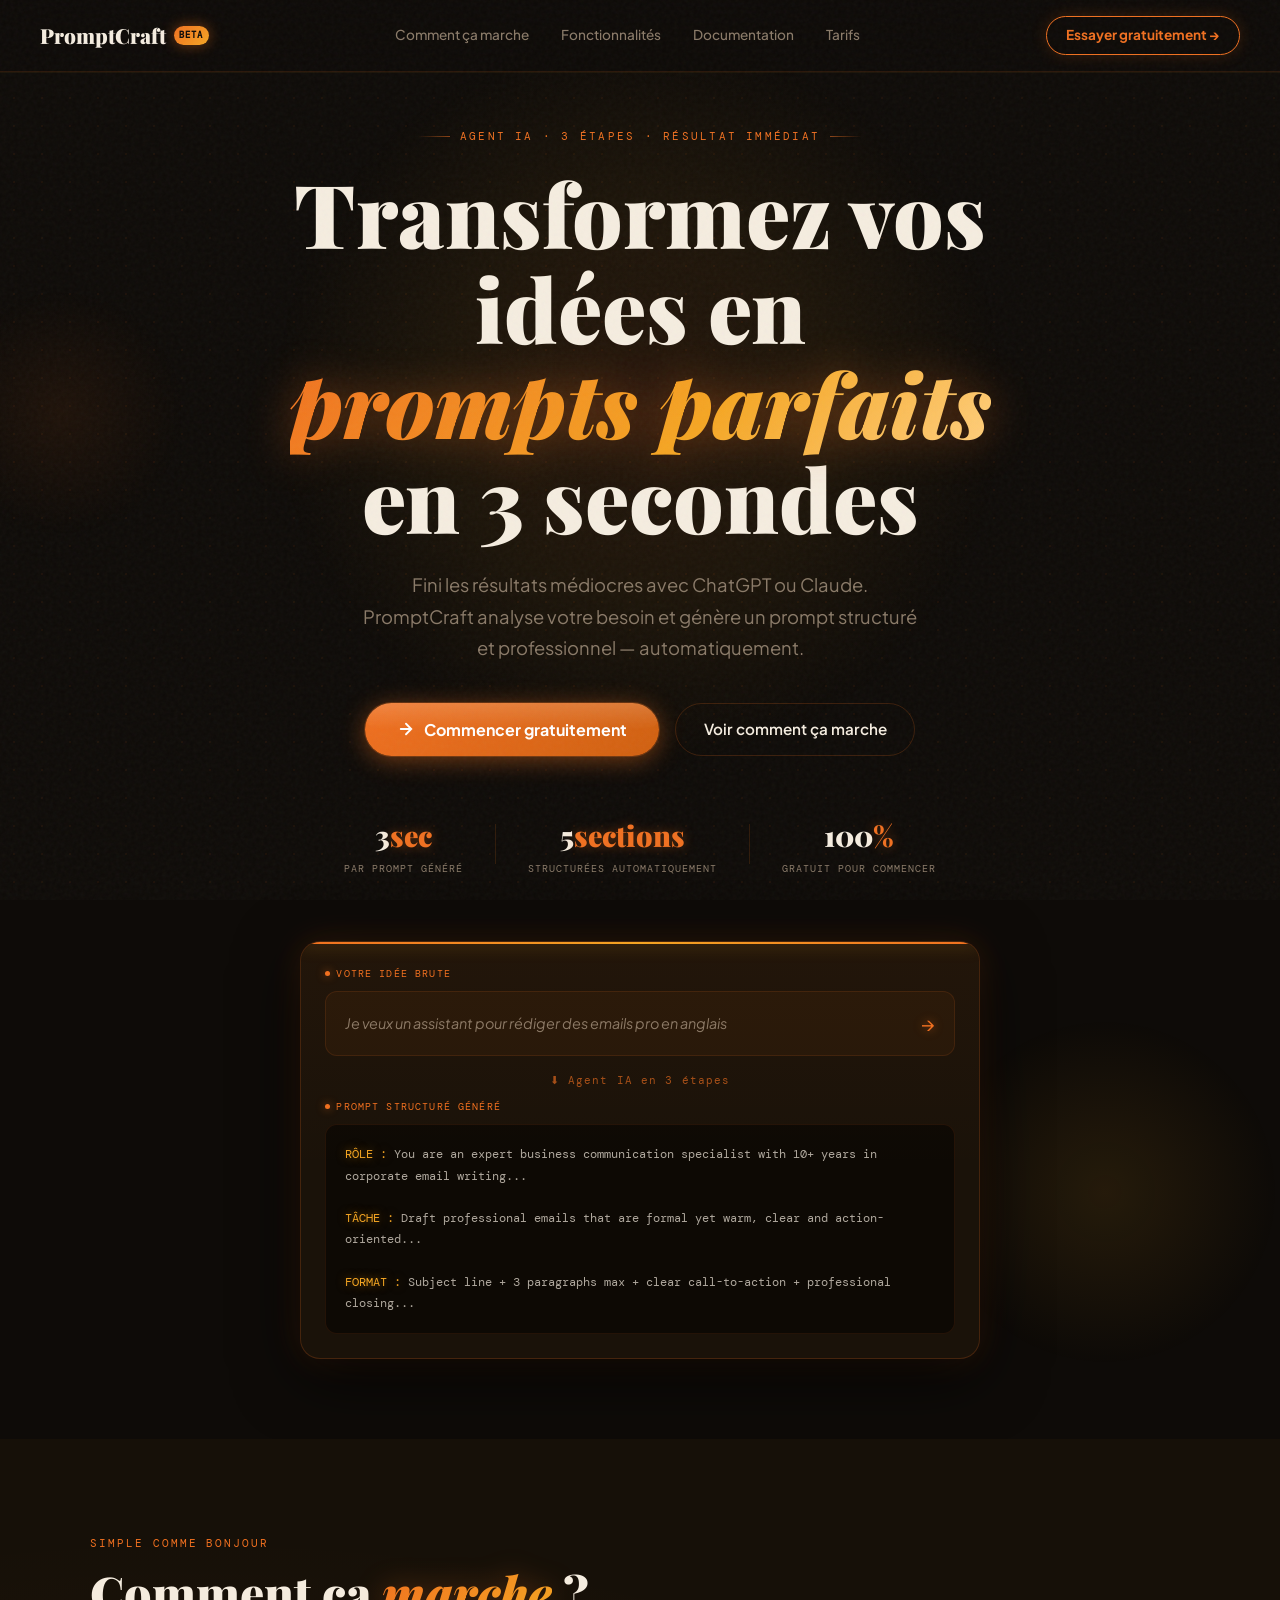
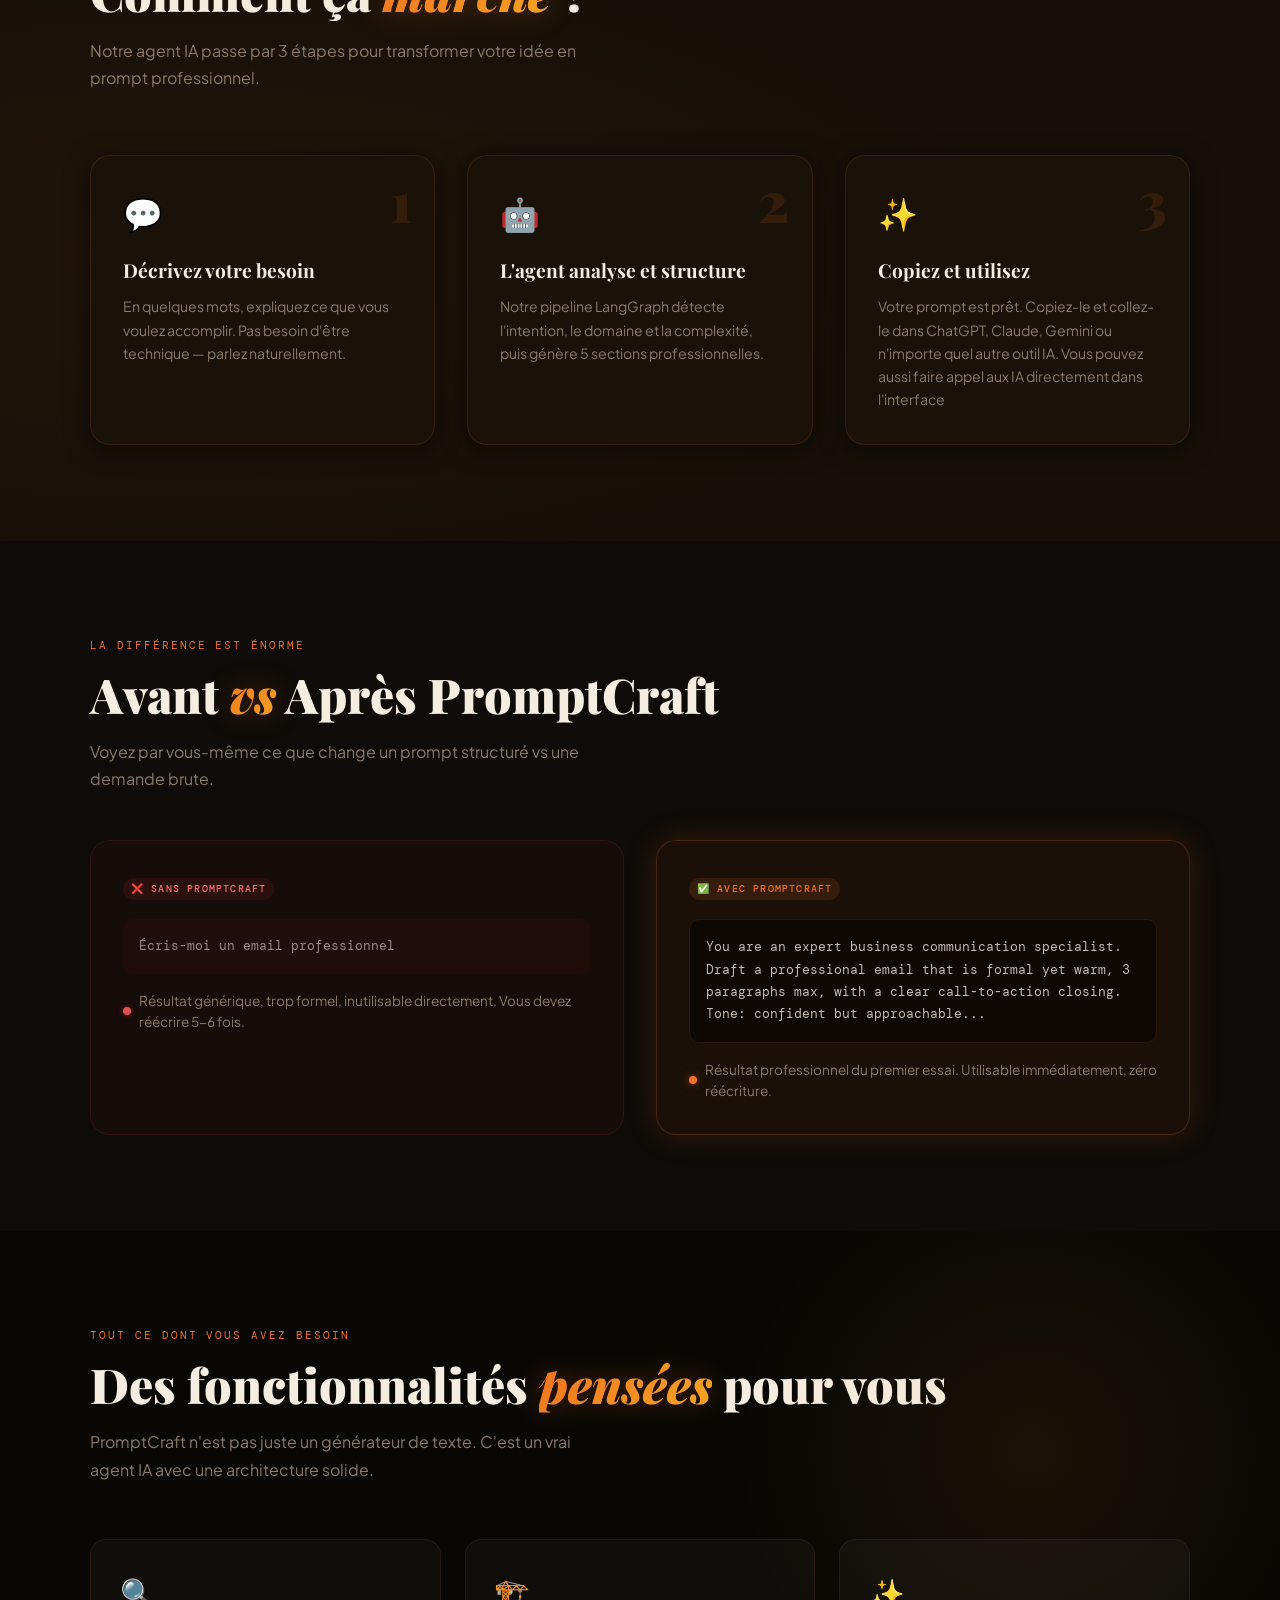
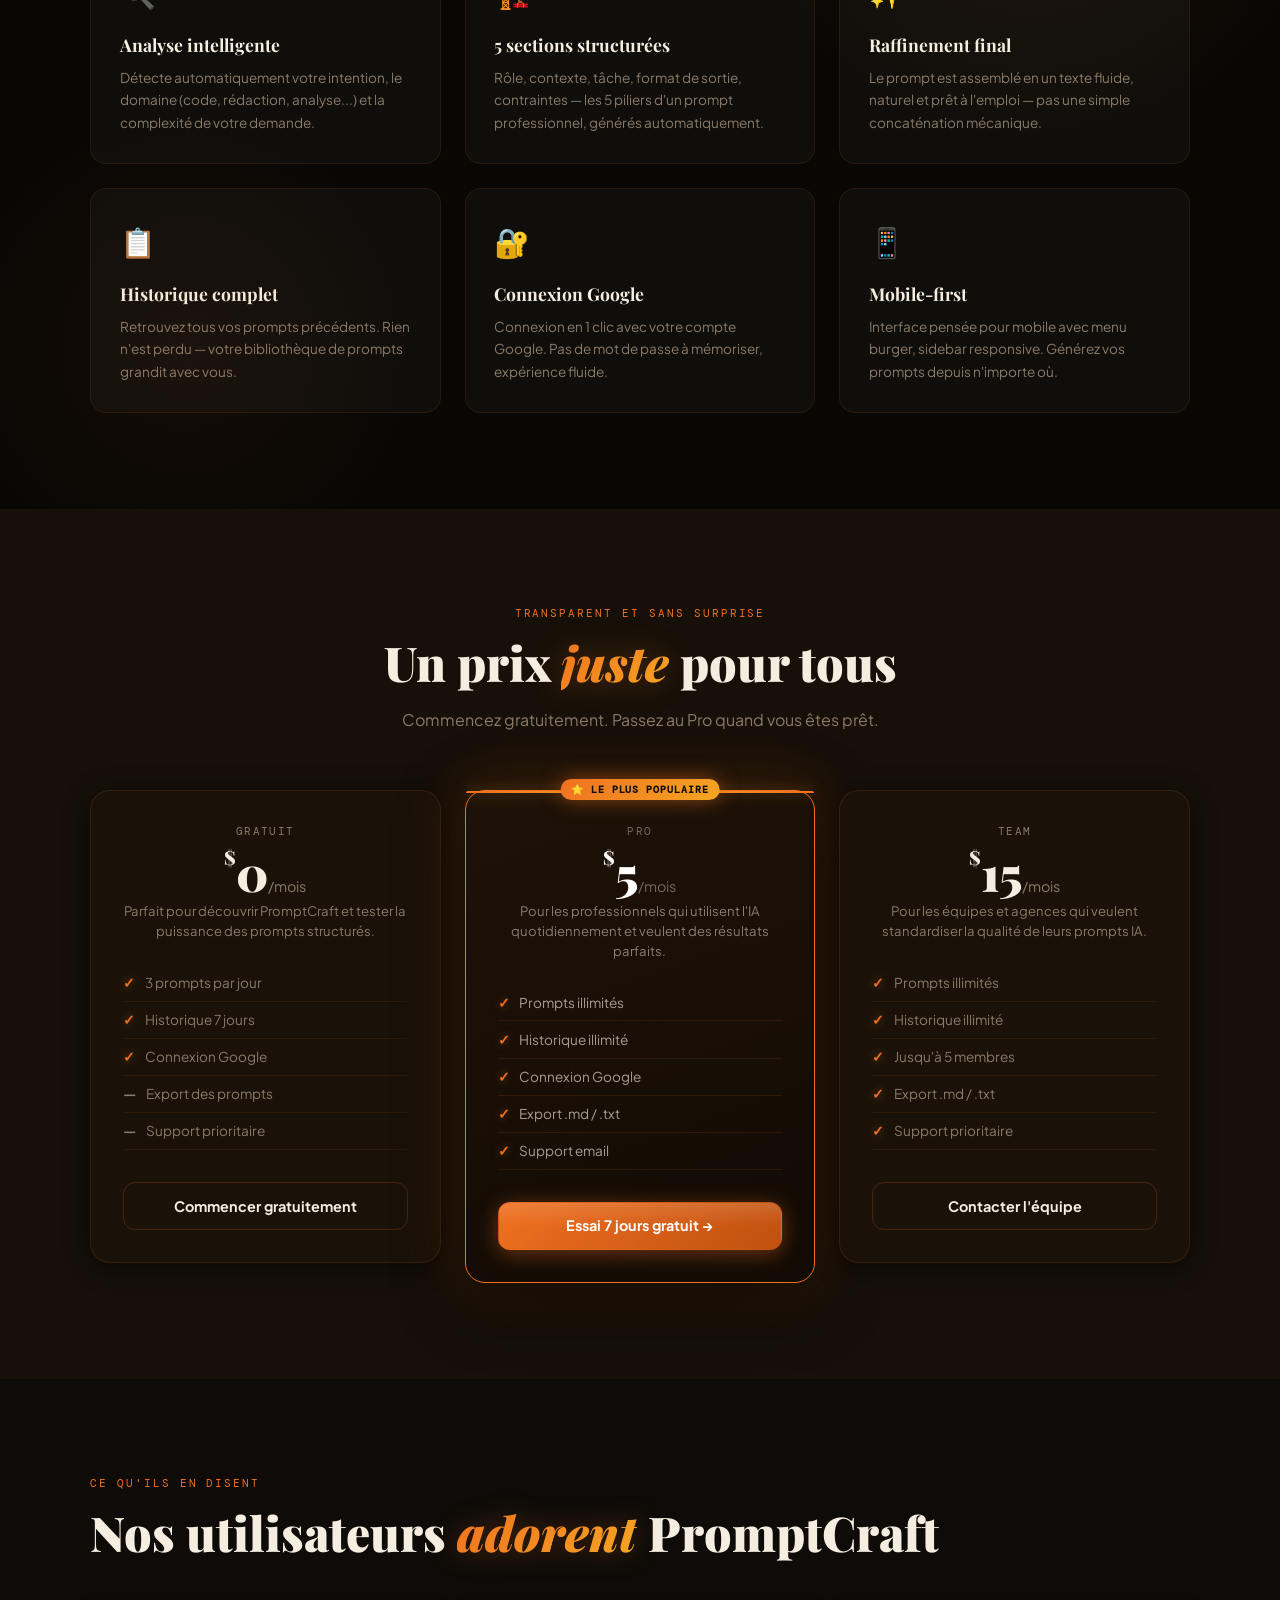
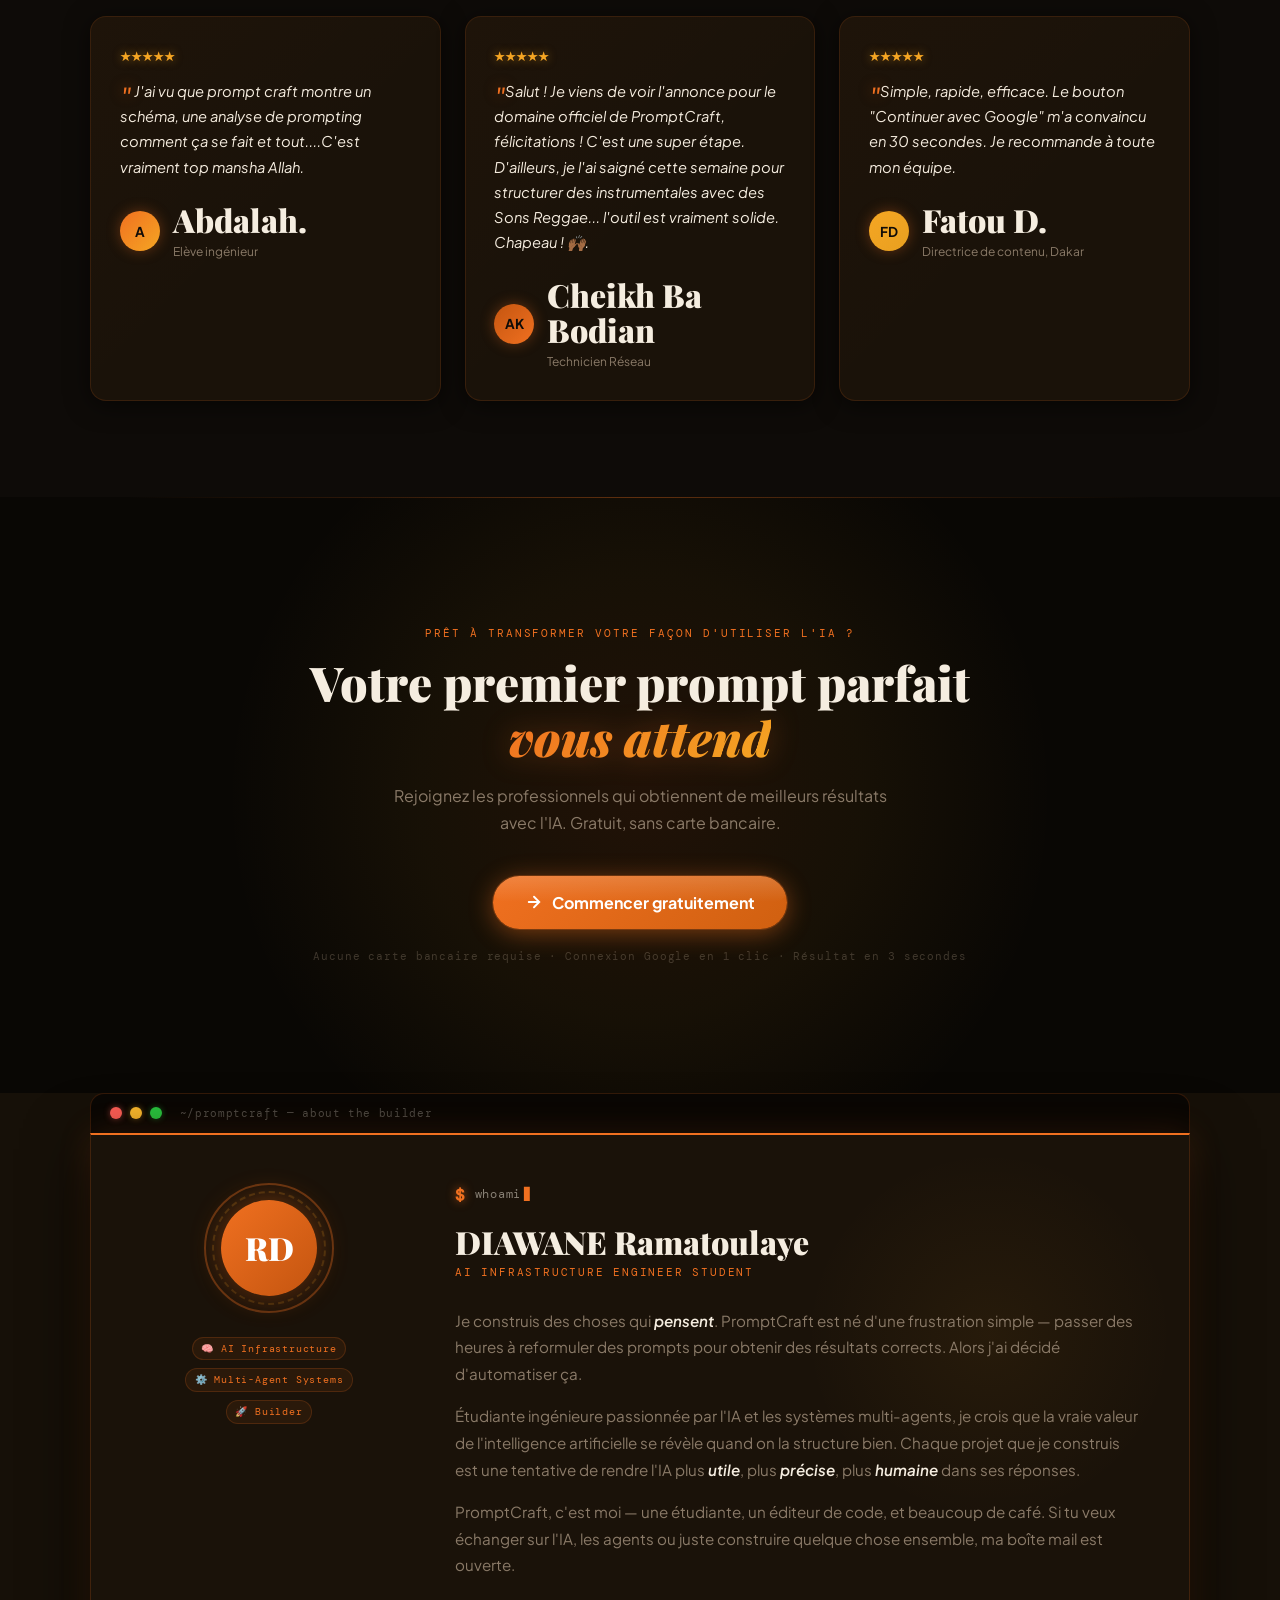
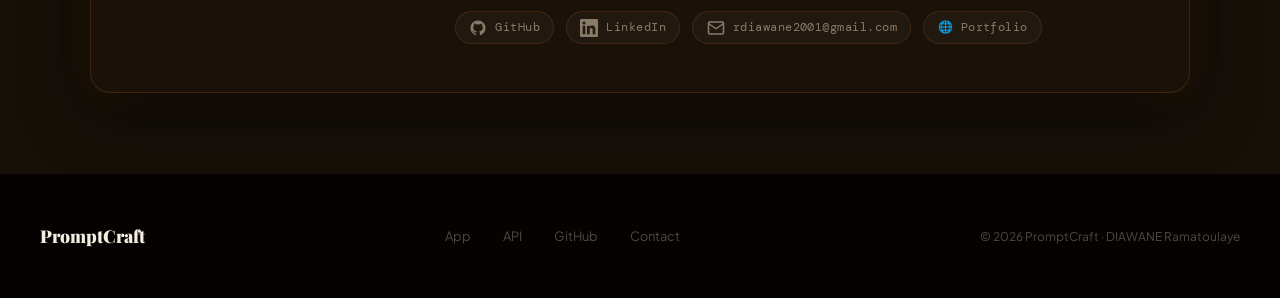
==== commit bc9769cc: "update the page" ====
--- a/landing.html
+++ b/landing.html
@@ -1328,7 +1328,7 @@
           <li class="no">Export des prompts</li>
           <li class="no">Support prioritaire</li>
         </ul>
-        <a href="https://prompt-craft26.netlify.app" class="pricing-btn" target="_blank">Commencer gratuitement</a>
+        <a href="https://getpromptcraft.org" class="pricing-btn" target="_blank">Commencer gratuitement</a>
       </div>
       <div class="pricing-card featured reveal" style="transition-delay:.15s">
         <div class="pricing-badge">⭐ Le plus populaire</div>
@@ -1342,7 +1342,7 @@
           <li>Export .md / .txt</li>
           <li>Support email</li>
         </ul>
-        <a href="https://prompt-craft26.netlify.app" class="pricing-btn featured-btn" target="_blank">Essai 7 jours gratuit →</a>
+        <a href="https://getpromptcraft.org" class="pricing-btn featured-btn" target="_blank">Essai 7 jours gratuit →</a>
       </div>
       <div class="pricing-card reveal" style="transition-delay:.3s">
         <div class="pricing-plan">Team</div>
@@ -1369,12 +1369,12 @@
     <div class="testimonials-grid">
       <div class="testimonial-card reveal">
         <div class="stars">★★★★★</div>
-        <p class="testimonial-quote">J'utilisais ChatGPT depuis 1 an et je n'obtenais jamais vraiment ce que je voulais. Avec PromptCraft, mes résultats ont changé du tout au tout en 3 secondes.</p>
+        <p class="testimonial-quote"> J'ai vu que prompt craft montre un schéma, une analyse de prompting comment ça se fait et tout....C'est vraiment top mansha Allah.</p>
         <div class="testimonial-author">
-          <div class="author-avatar" style="background:linear-gradient(135deg,var(--amber),var(--gold))">SM</div>
+          <div class="author-avatar" style="background:linear-gradient(135deg,var(--amber),var(--gold))">A</div>
           <div>
-            <div class="author-name">Sarah M.</div>
-            <div class="author-role">Consultante Marketing, Paris</div>
+            <div class="author-name">Abdalah.</div>
+            <div class="author-role">Elève ingénieur</div>
           </div>
         </div>
       </div>
@@ -1384,8 +1384,8 @@
         <div class="testimonial-author">
           <div class="author-avatar" style="background:linear-gradient(135deg,#c45510,var(--amber))">AK</div>
           <div>
-            <div class="author-name">Amine K.</div>
-            <div class="author-role">Développeur Full-Stack, Casablanca</div>
+            <div class="author-name">Cheikh Ba Bodian</div>
+            <div class="author-role">Technicien Réseau </div>
           </div>
         </div>
       </div>
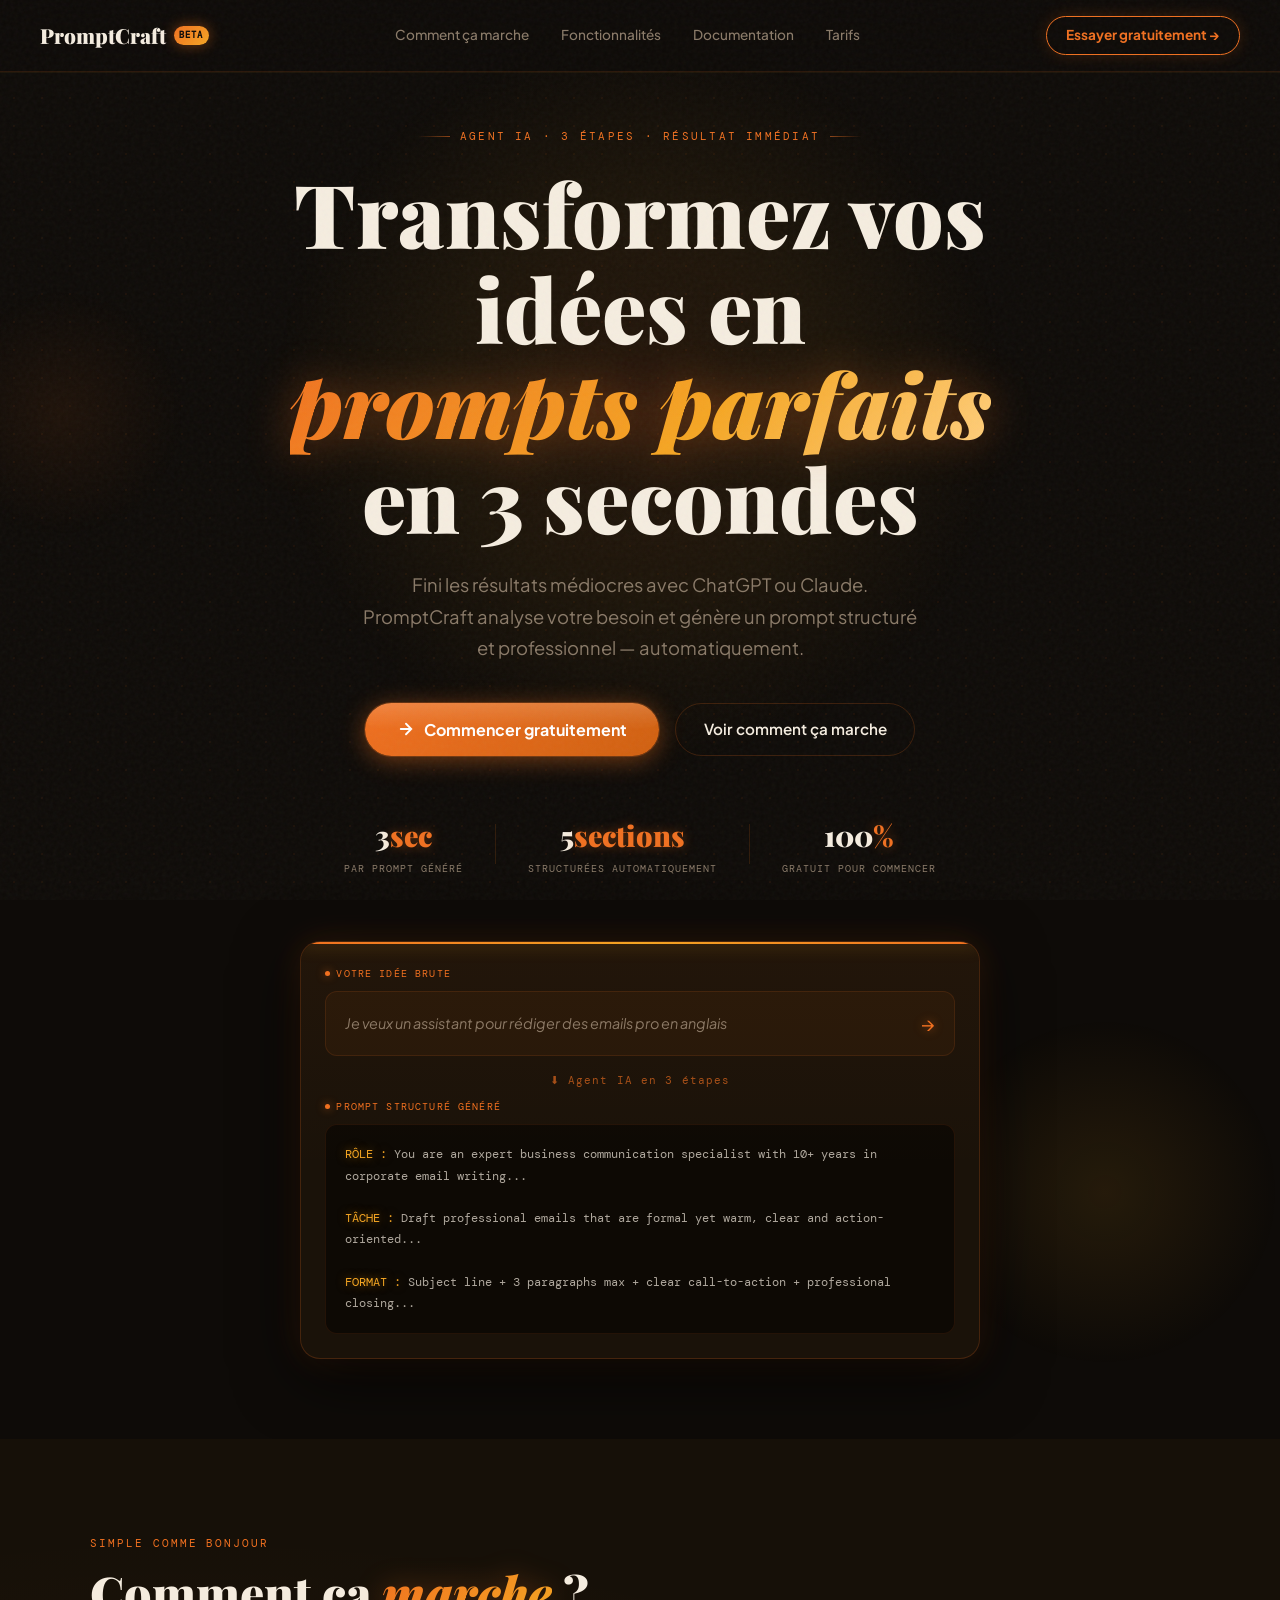
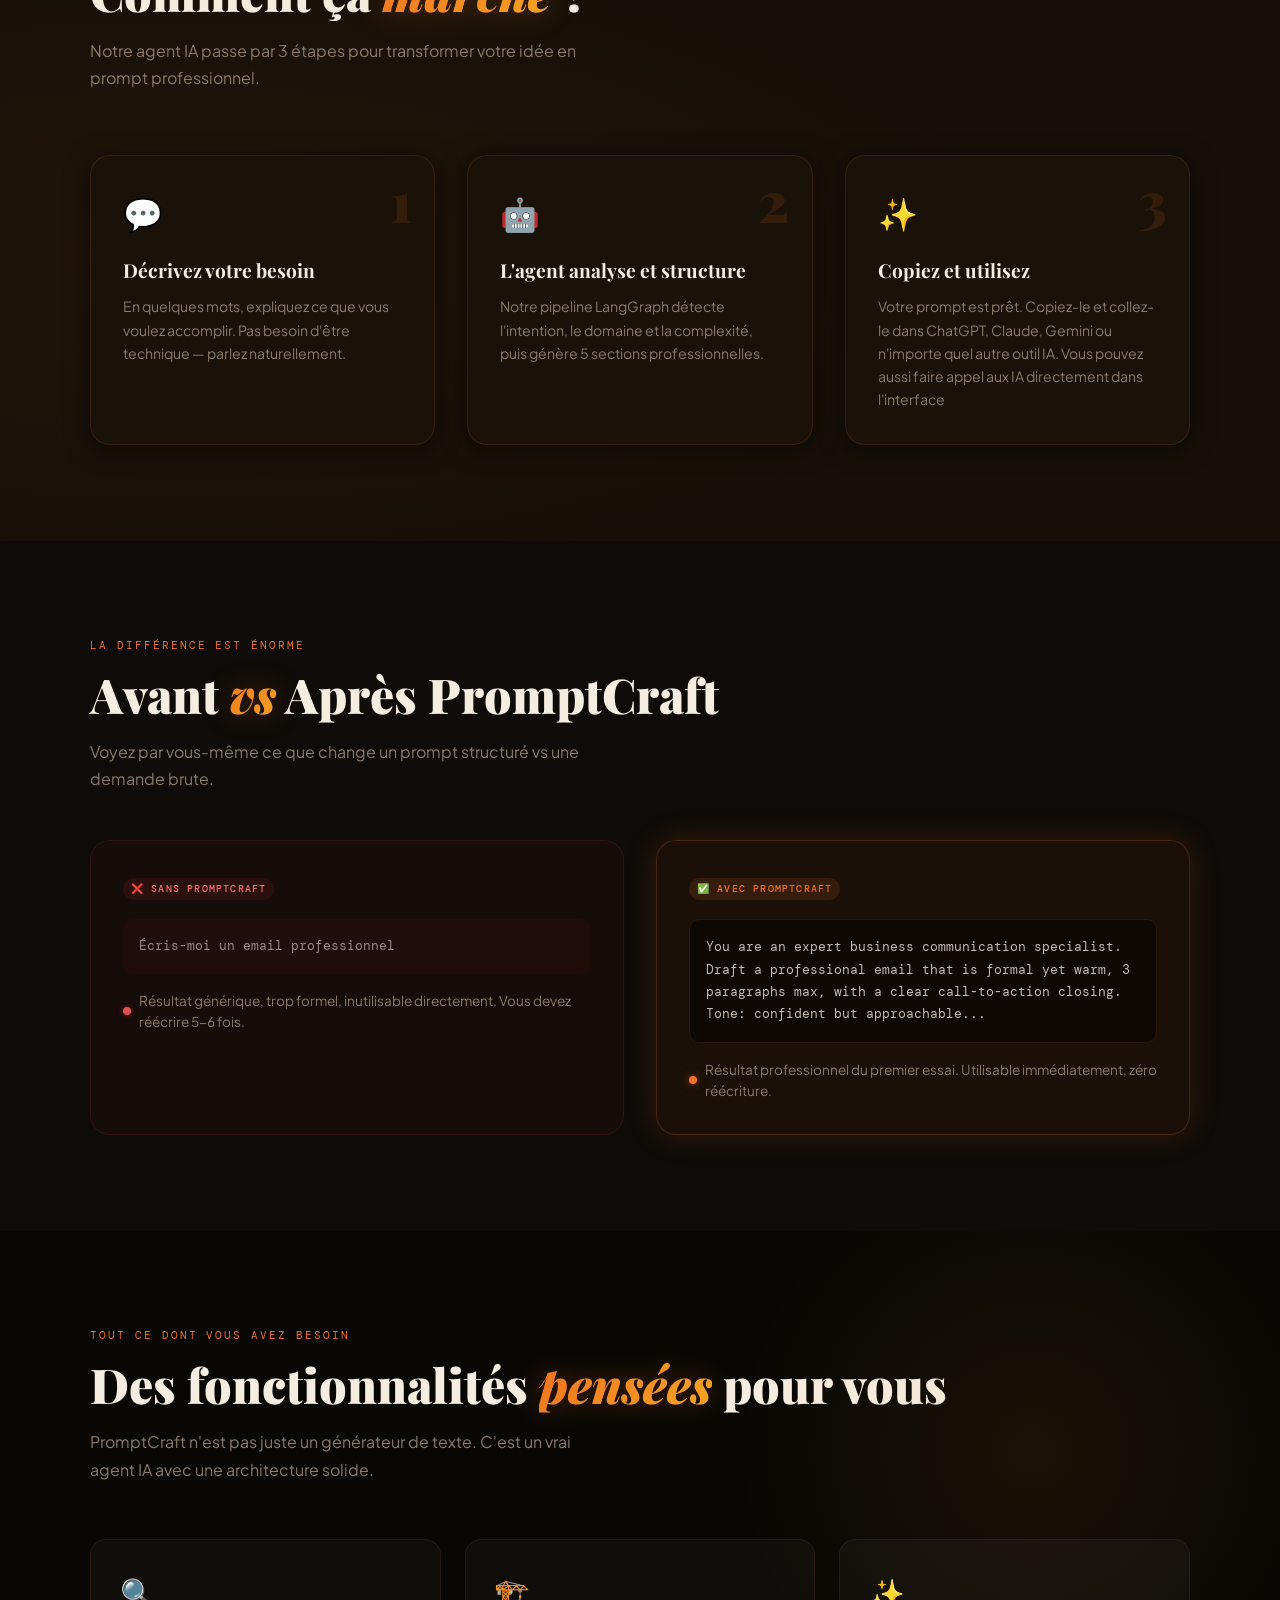
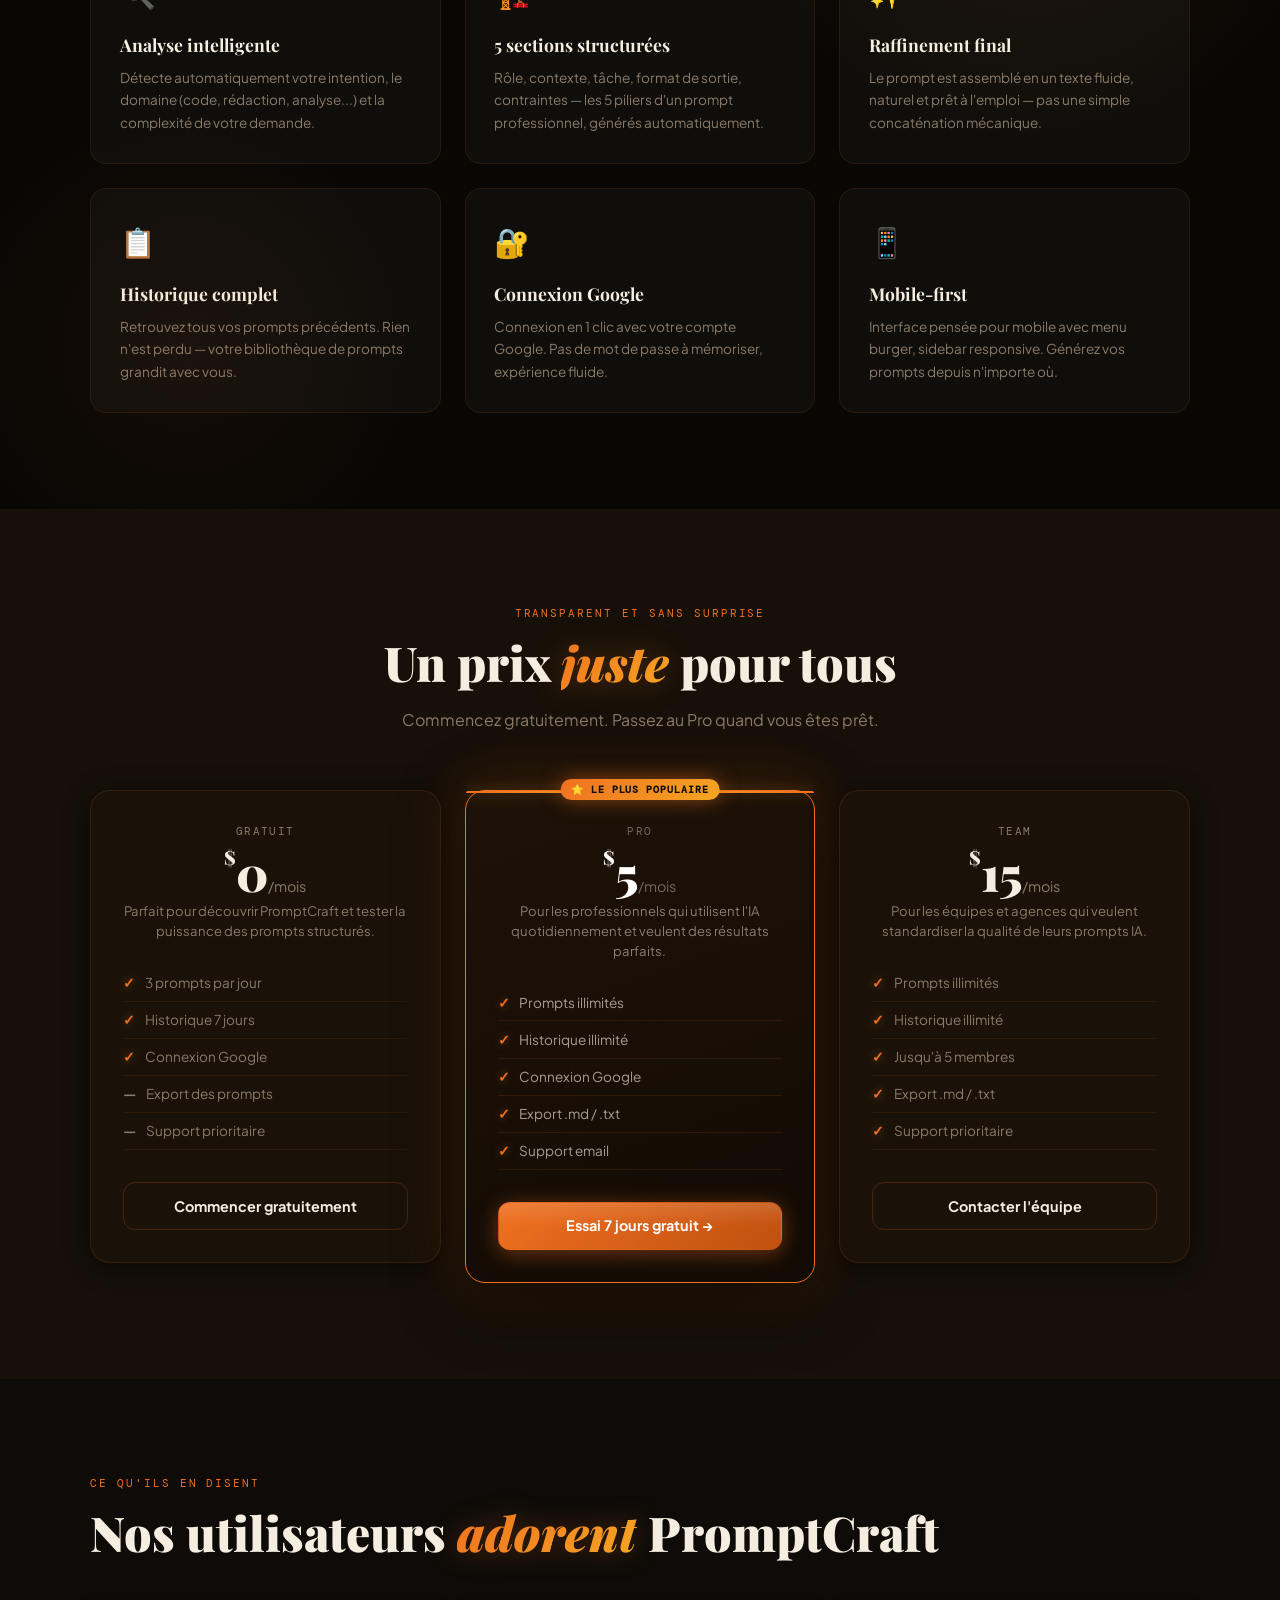
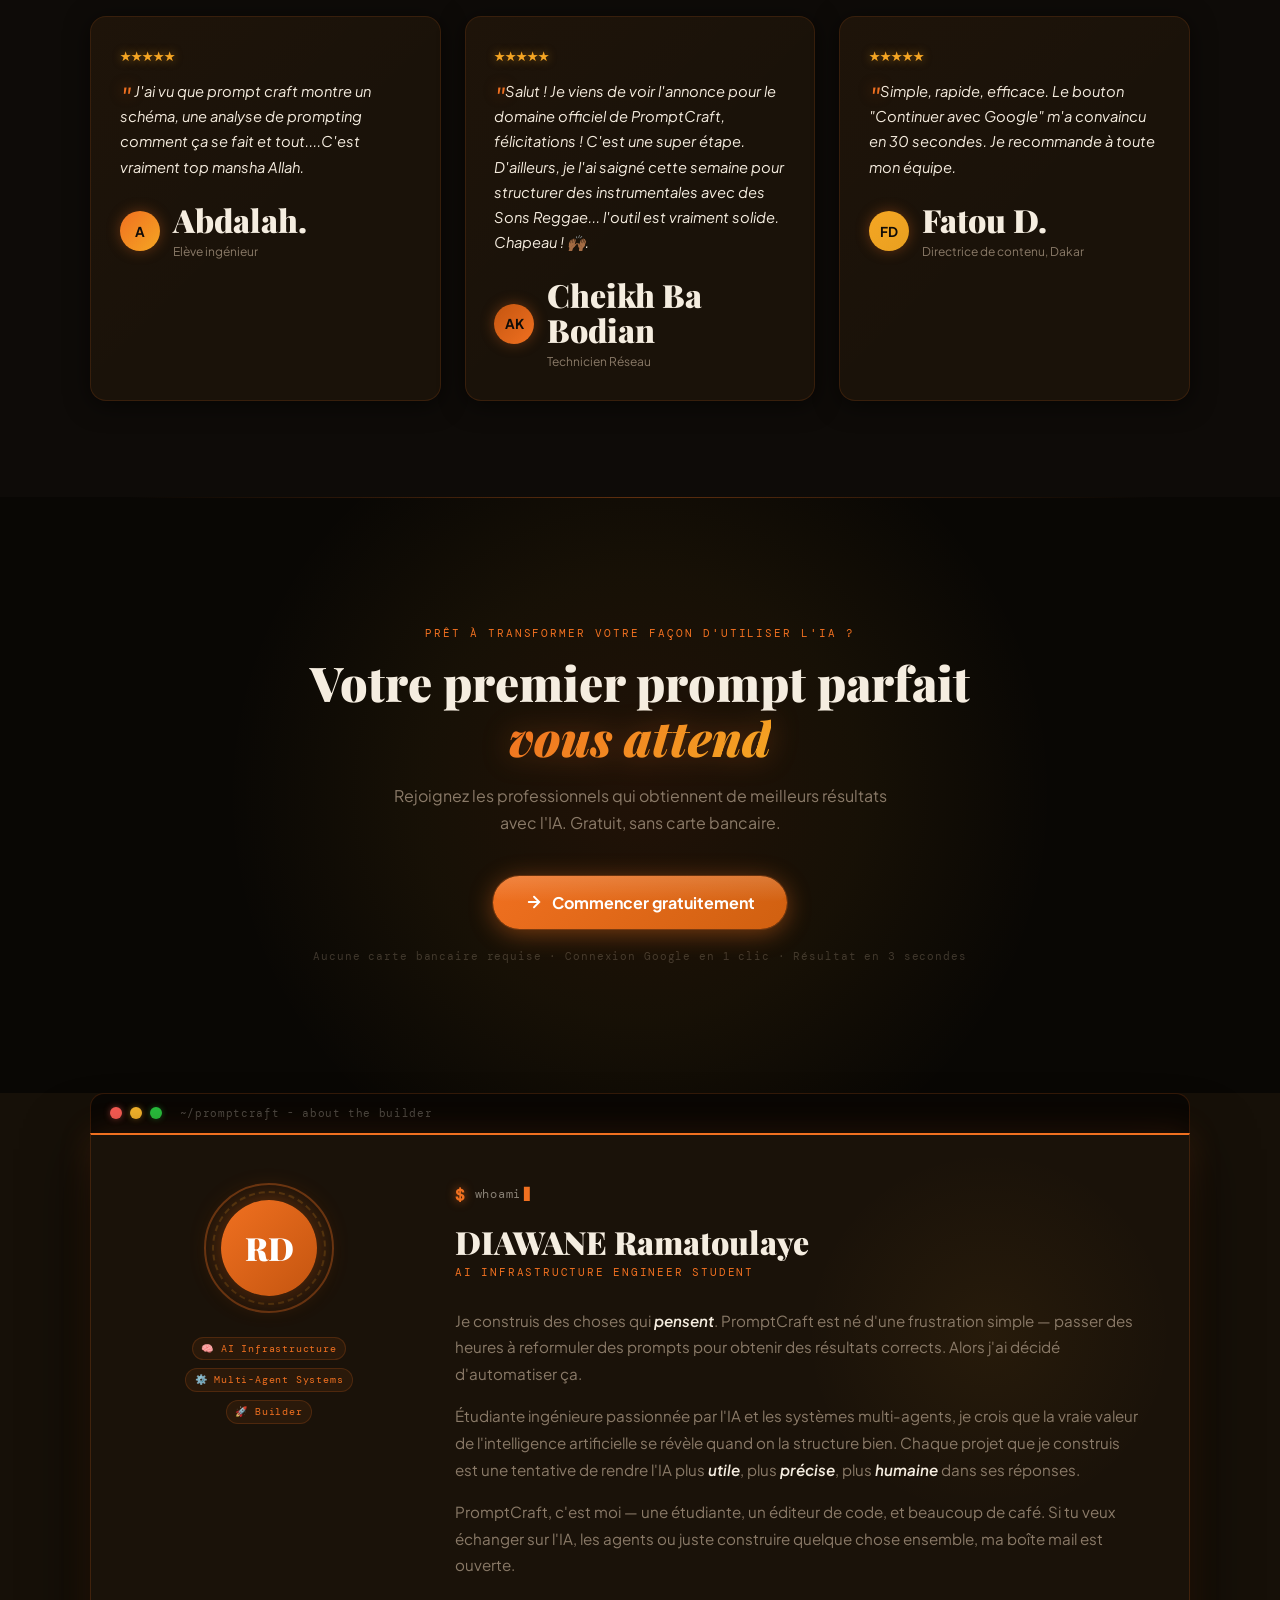
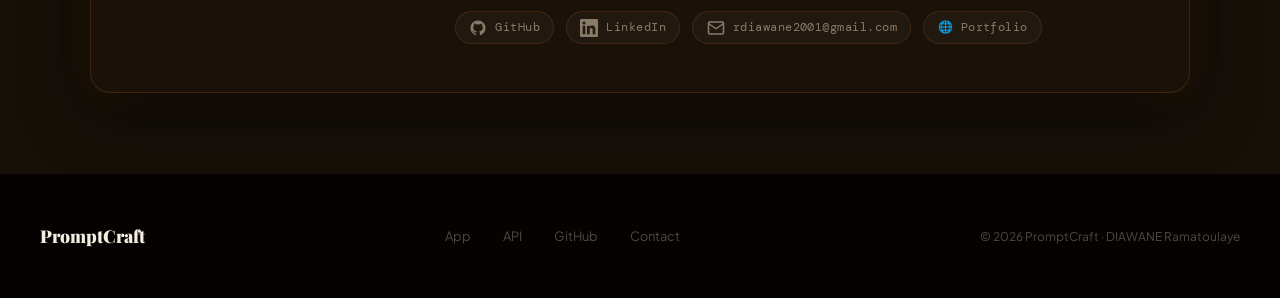
==== commit 10adc0b7: "update the page" ====
--- a/landing.html
+++ b/landing.html
@@ -1428,7 +1428,7 @@
       <span class="terminal-dot red"></span>
       <span class="terminal-dot yellow"></span>
       <span class="terminal-dot green"></span>
-      <span class="terminal-title">~/promptcraft — about the builder</span>
+      <span class="terminal-title">~/promptcraft - about the builder</span>
     </div>
     <div class="author-inner reveal">
 
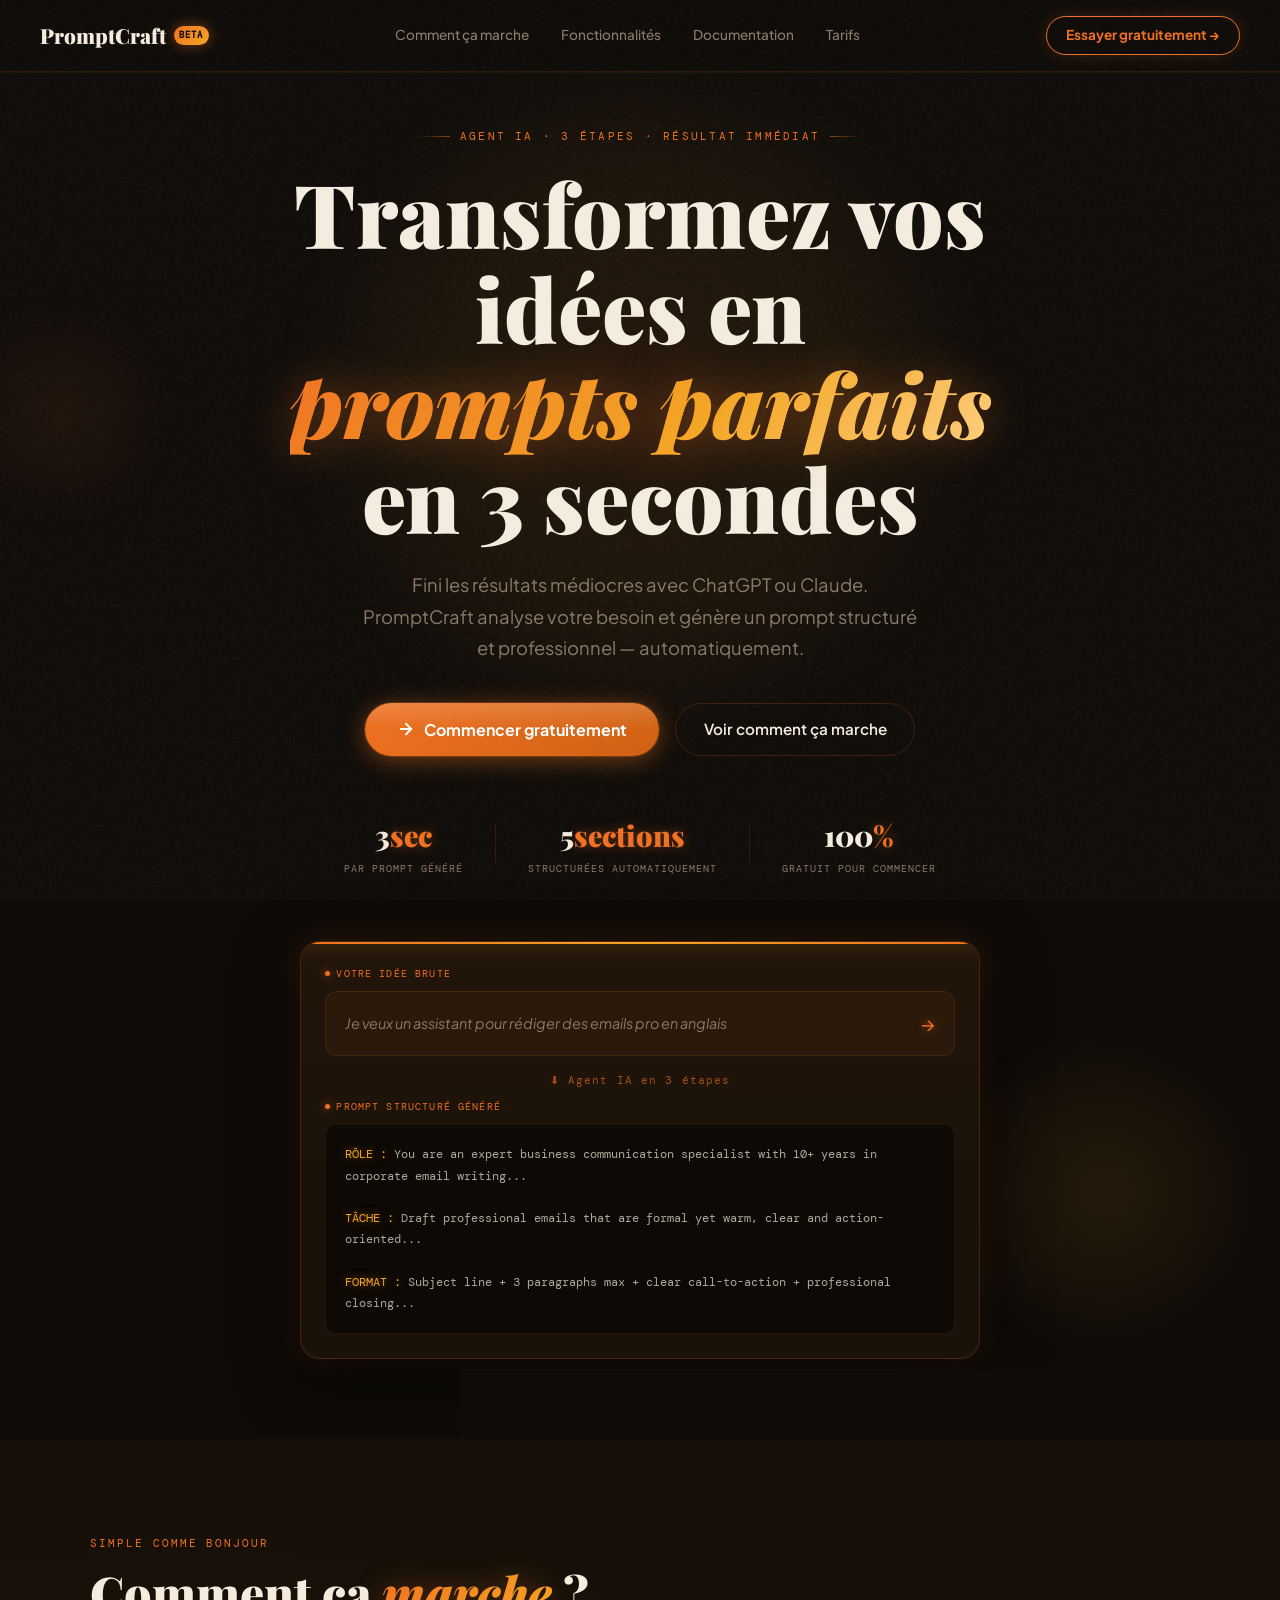
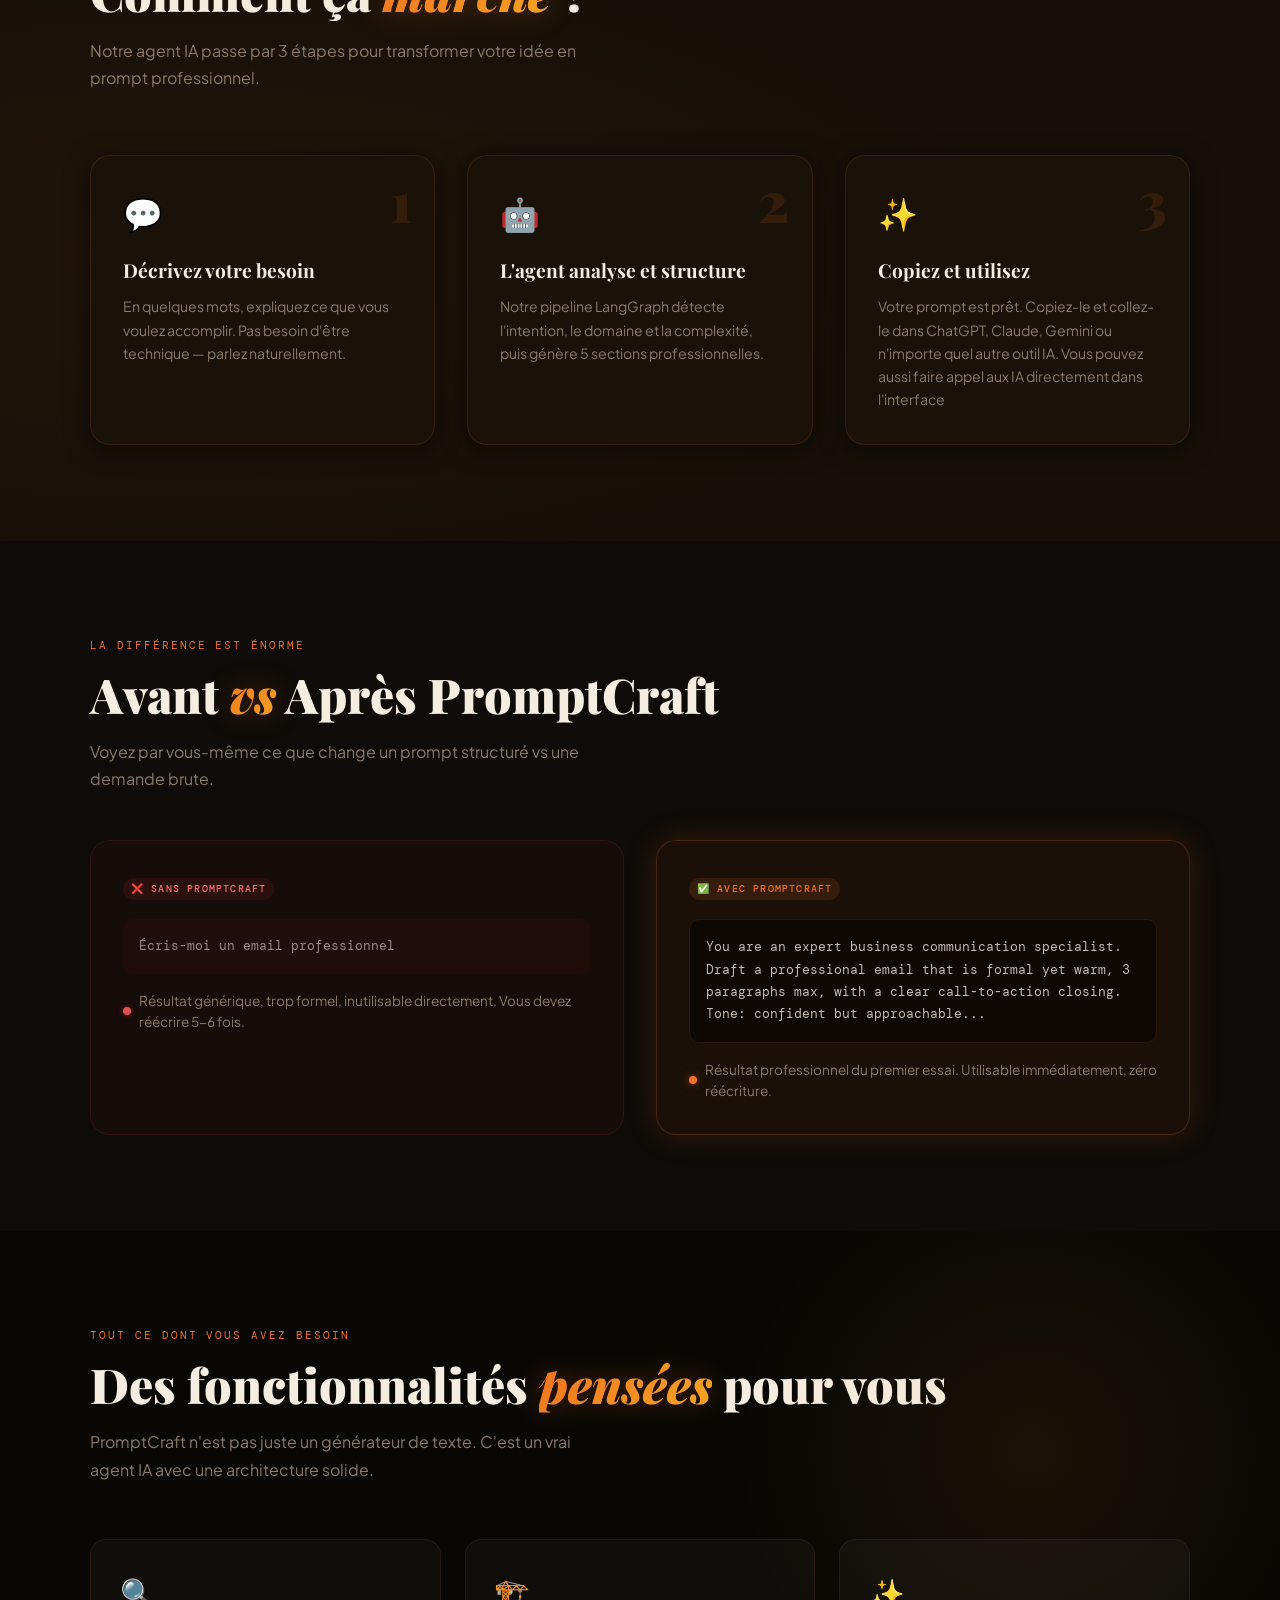
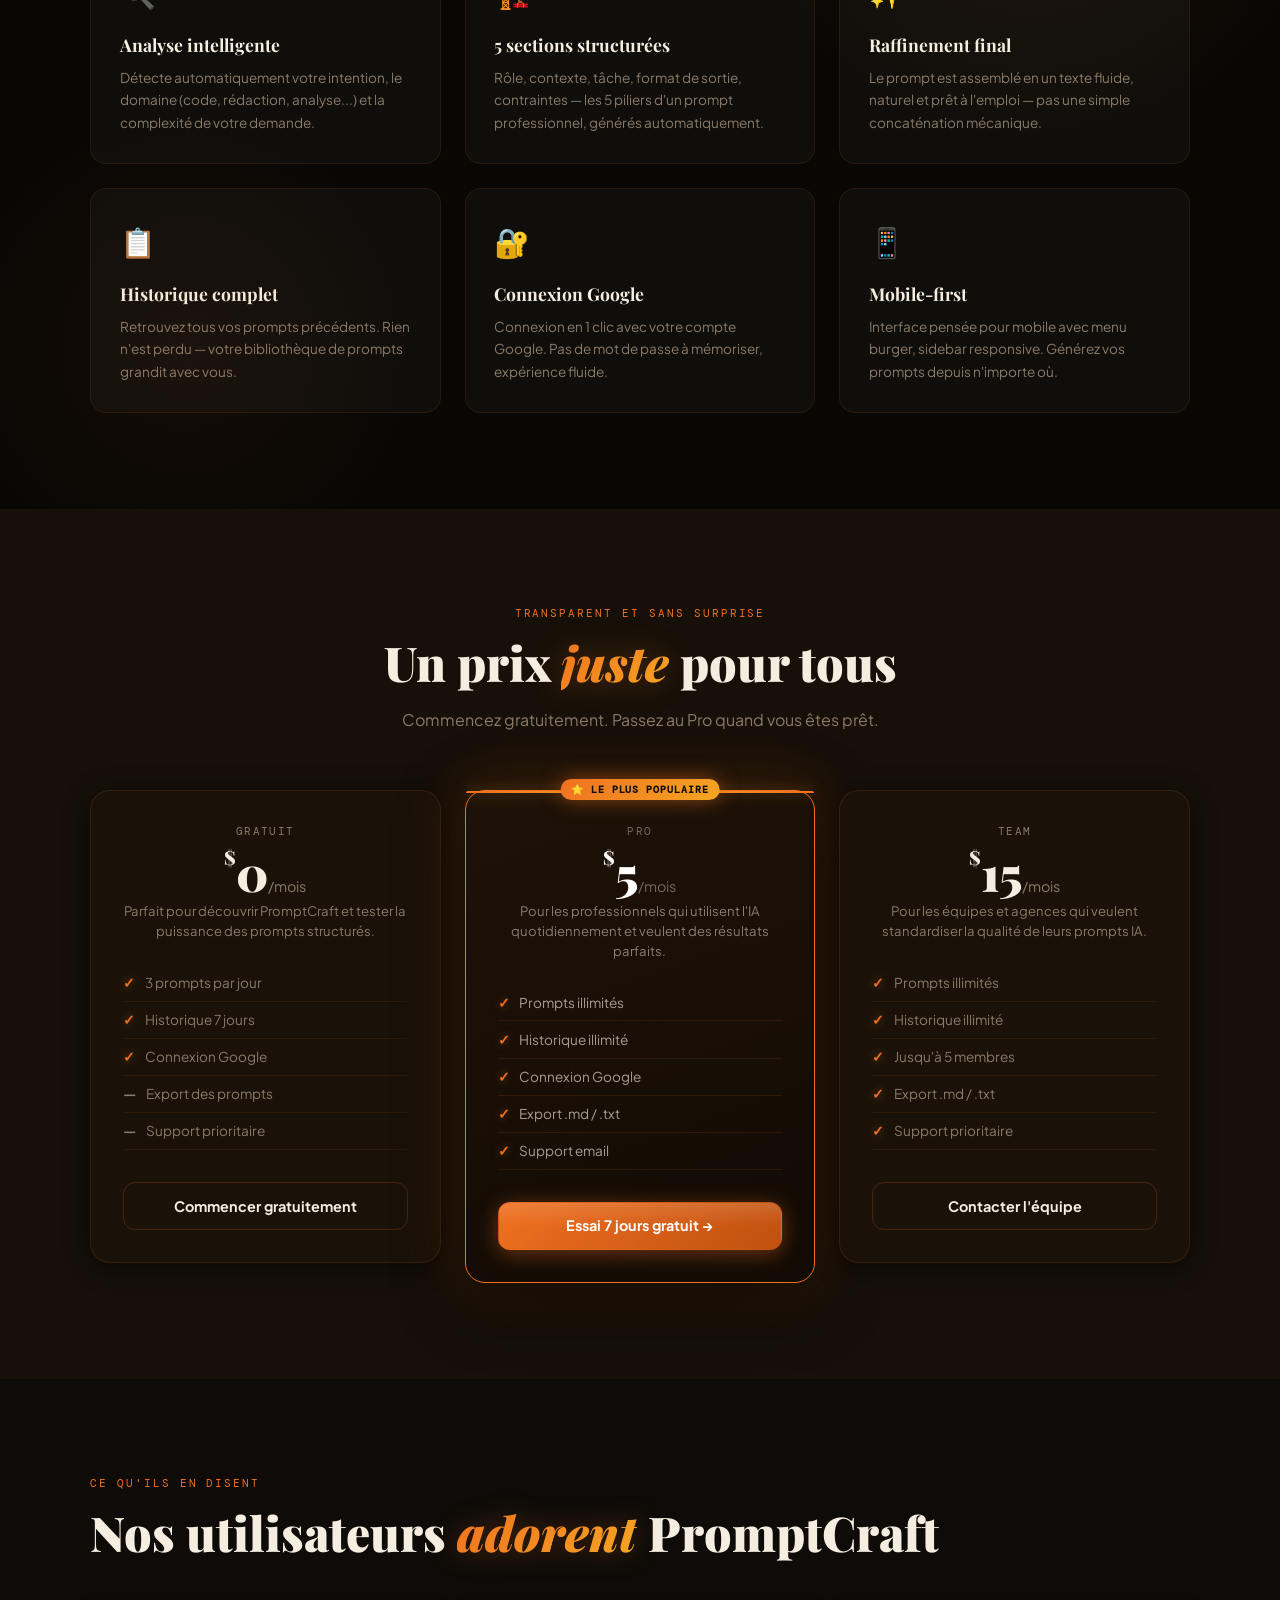
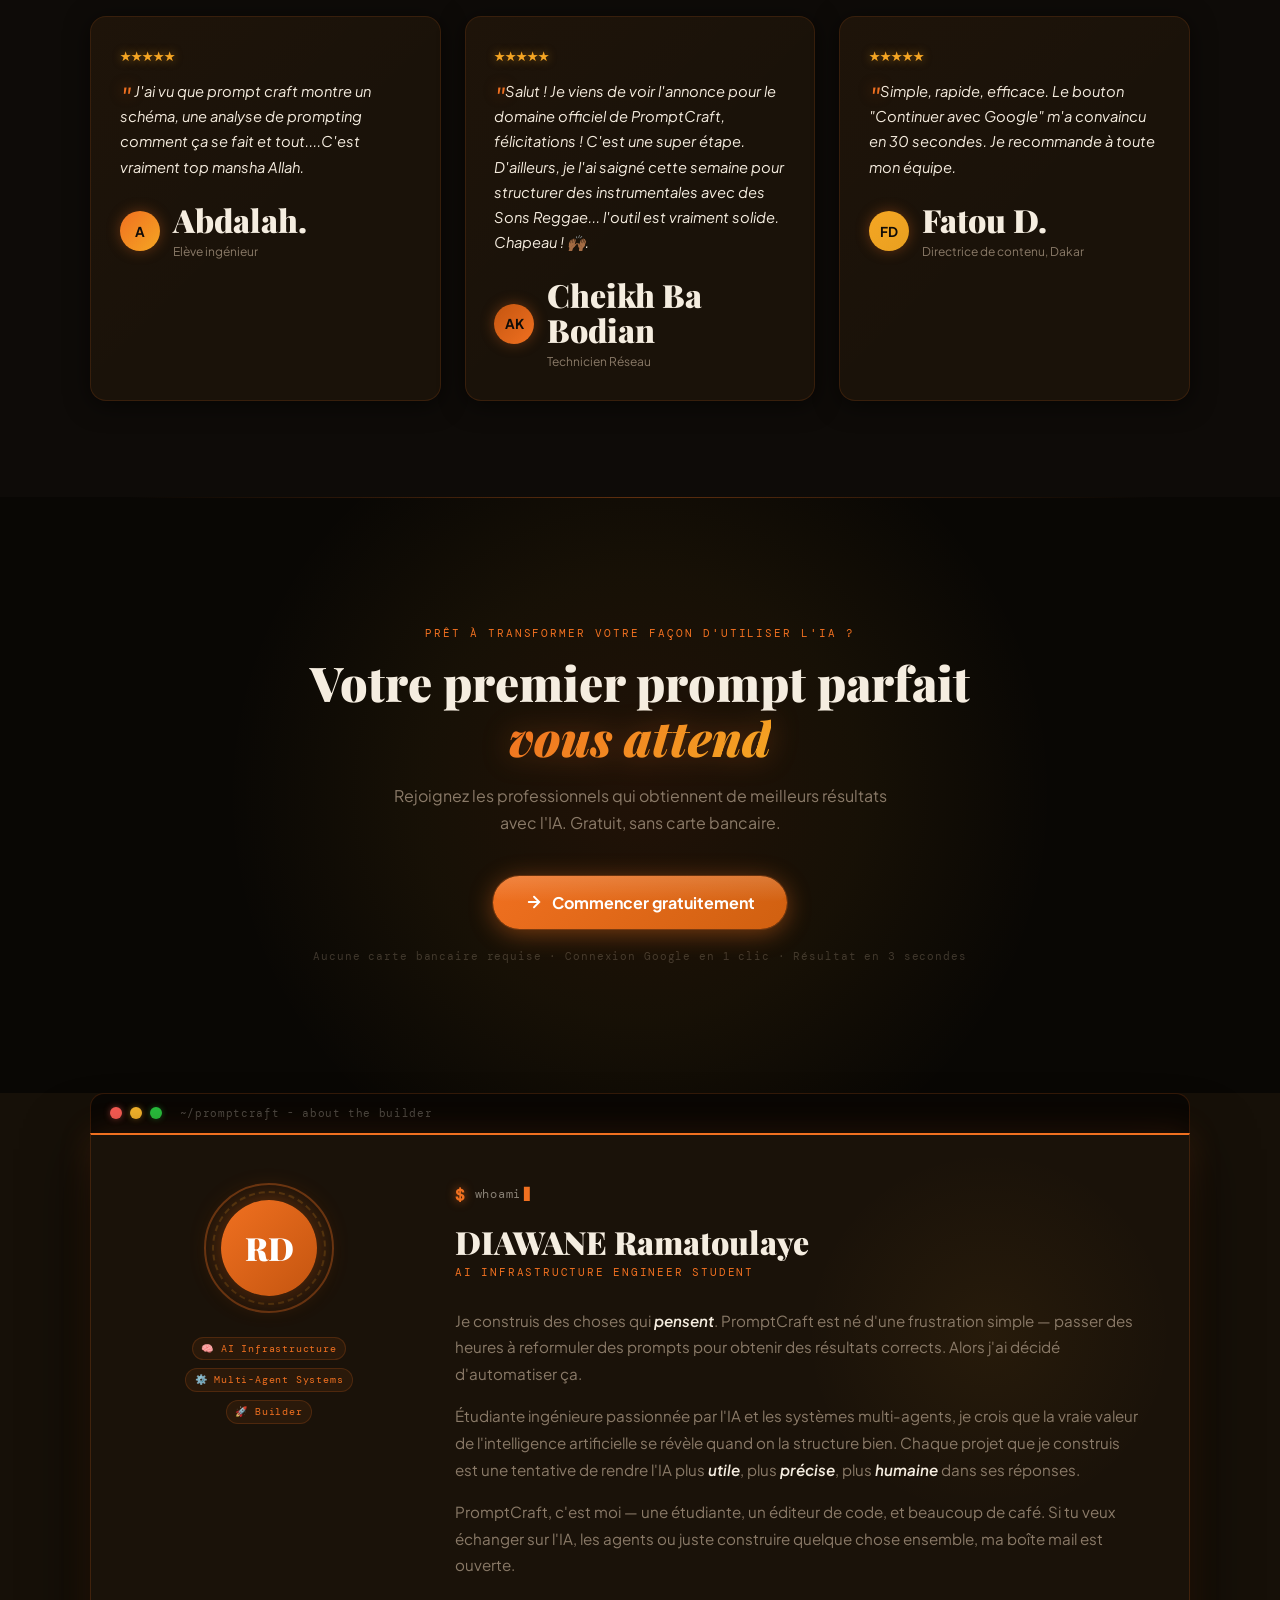
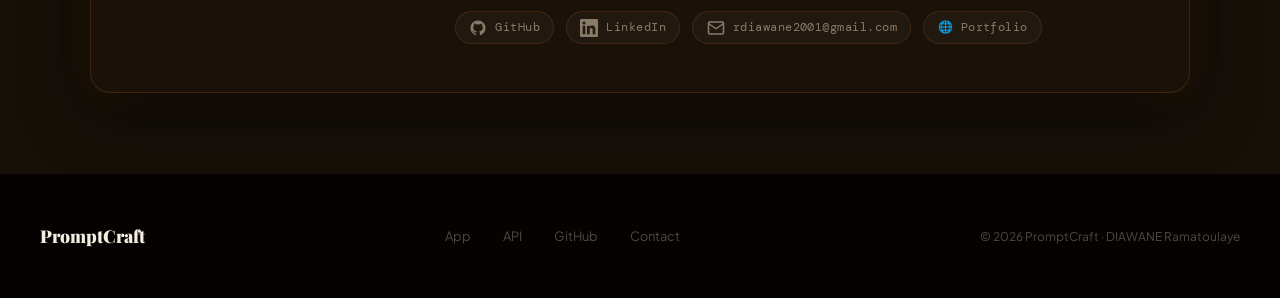
==== commit aa853ba8: "fix the bug" ====
--- a/landing.html
+++ b/landing.html
@@ -6,1156 +6,8 @@
 <title>PromptCraft — Transformez vos idées en prompts parfaits</title>
 <meta name="description" content="PromptCraft génère des prompts structurés et professionnels en 3 secondes. Fini les résultats médiocres avec l'IA.">
 <link href="https://fonts.googleapis.com/css2?family=Playfair+Display:ital,wght@0,700;0,900;1,700&family=DM+Mono:wght@300;400;500&family=Plus+Jakarta+Sans:wght@400;500;600;700&display=swap" rel="stylesheet">
-<style>
-/* ═══════════════════════════════════════════
-   RESET & ROOT — DARK AMBER BRILLIANT
-═══════════════════════════════════════════ */
-*, *::before, *::after { box-sizing: border-box; margin: 0; padding: 0; }
-:root {
-  /*  Fonds sombres chauds  */
-  --ink:        #f5ede0;            /* texte principal blanc cassé chaud */
-  --cream:      #0e0b08;            /* fond principal noir chaud profond */
-  --warm:       #161008;            /* fond secondaire brun-noir */
-  --card:       #1a1209;            /* cartes brun-noir éclairé */
-
-  /* Amber brillant */
-  --amber:      #f07020;            /* orange amber vif */
-  --amber-dk:   #c45510;            /* amber foncé hover */
-  --amber-lt:   rgba(240,112,32,.09); /* fond amber teinté */
-  --gold:       #f5a623;            /* or chaud */
-  --gold-lt:    rgba(245,166,35,.08);
-
-  /* Autres accents */
-  --teal:       #1ab8b8;
-  --blue:       #5b9bd5;
-  --muted:      #8a7a68;            /* texte secondaire brun clair */
-  --border:     rgba(240,112,32,.14);
-  --border-sub: rgba(245,166,35,.08);
-
-  /* Shadows & glows */
-  --shadow:     0 4px 24px rgba(0,0,0,.55);
-  --shadow-lg:  0 16px 64px rgba(0,0,0,.75);
-  --glow:       0 0 32px rgba(240,112,32,.18);
-  --glow-lg:    0 0 64px rgba(240,112,32,.28);
-  --glow-gold:  0 0 24px rgba(245,166,35,.25);
-}
-
-html { scroll-behavior: smooth; }
-
-body {
-  background: var(--cream);
-  color: var(--ink);
-  font-family: 'Plus Jakarta Sans', sans-serif;
-  line-height: 1.6;
-  overflow-x: hidden;
-}
-
-/* Grain overlay */
-body::after {
-  content: '';
-  position: fixed; inset: 0;
-  background-image: url("data:image/svg+xml,%3Csvg viewBox='0 0 256 256' xmlns='http://www.w3.org/2000/svg'%3E%3Cfilter id='n'%3E%3CfeTurbulence type='fractalNoise' baseFrequency='.9' numOctaves='4'/%3E%3C/filter%3E%3Crect width='100%25' height='100%25' filter='url(%23n)' opacity='.04'/%3E%3C/svg%3E");
-  pointer-events: none; z-index: 9999;
-}
-
-/* Grille de points subtile amber */
-body::before {
-  content: '';
-  position: fixed; inset: 0;
-  background-image: radial-gradient(rgba(240,112,32,.06) 1px, transparent 1px);
-  background-size: 28px 28px;
-  pointer-events: none; z-index: 0;
-}
-
-/* 
-   NAV
- */
-nav {
-  position: fixed; top: 0; left: 0; right: 0; z-index: 100;
-  display: flex; align-items: center; justify-content: space-between;
-  padding: 1rem 2.5rem;
-  background: rgba(14,11,8,.88);
-  backdrop-filter: blur(20px);
-  border-bottom: 1px solid rgba(240,112,32,.12);
-  box-shadow: 0 1px 0 rgba(245,166,35,.06);
-}
-
-.nav-logo {
-  font-family: 'Playfair Display', serif;
-  font-size: 1.3rem; font-weight: 900;
-  color: var(--ink); text-decoration: none;
-  display: flex; align-items: center; gap: .5rem;
-}
-.nav-logo .badge {
-  font-family: 'DM Mono', monospace;
-  font-size: .55rem; letter-spacing: .12em; text-transform: uppercase;
-  background: linear-gradient(135deg, var(--amber), var(--gold));
-  color: #0e0b08;
-  padding: .25em .6em; border-radius: 100px;
-  box-shadow: 0 0 14px rgba(240,112,32,.45);
-  font-weight: 700;
-}
-
-.nav-links { display: flex; align-items: center; gap: 2rem; }
-.nav-links a {
-  font-size: .85rem; color: var(--muted); text-decoration: none;
-  transition: color .18s; font-weight: 500;
-}
-.nav-links a:hover { color: var(--amber); }
-
-.nav-cta {
-  background: transparent;
-  border: 1.5px solid var(--amber);
-  color: var(--amber);
-  font-family: 'Plus Jakarta Sans', sans-serif;
-  font-size: .85rem; font-weight: 700;
-  padding: .55em 1.4em; border-radius: 100px;
-  text-decoration: none; transition: all .2s;
-  box-shadow: 0 0 16px rgba(240,112,32,.18);
-}
-.nav-cta:hover {
-  background: var(--amber); color: #0e0b08;
-  box-shadow: 0 0 28px rgba(240,112,32,.5);
-  transform: translateY(-1px);
-}
-
-/* 
-   HERO
- */
-.hero {
-  min-height: 100vh;
-  display: flex; flex-direction: column;
-  align-items: center; justify-content: center;
-  padding: 8rem 2rem 5rem;
-  text-align: center;
-  position: relative; overflow: hidden;
-}
-
-/* Grand halo amber central */
-.hero::before {
-  content: '';
-  position: absolute;
-  width: 800px; height: 800px;
-  background: radial-gradient(circle,
-    rgba(240,112,32,.1) 0%,
-    rgba(245,166,35,.06) 35%,
-    transparent 65%);
-  top: 0%; left: 50%; transform: translateX(-50%);
-  border-radius: 50%;
-  animation: pulse 5s ease-in-out infinite;
-  pointer-events: none;
-}
-
-/* Orbe gold en coin bas droit */
-.hero-orb {
-  position: absolute;
-  width: 350px; height: 350px;
-  background: radial-gradient(circle, rgba(245,166,35,.1) 0%, transparent 70%);
-  bottom: 5%; right: 0%;
-  border-radius: 50%;
-  pointer-events: none;
-  animation: float 8s ease-in-out infinite;
-}
-/* Orbe amber gauche */
-.hero-orb2 {
-  position: absolute;
-  width: 250px; height: 250px;
-  background: radial-gradient(circle, rgba(240,112,32,.07) 0%, transparent 70%);
-  top: 20%; left: -5%;
-  border-radius: 50%;
-  pointer-events: none;
-  animation: float 6s ease-in-out infinite reverse;
-}
-
-@keyframes pulse {
-  0%, 100% { transform: translateX(-50%) scale(1); opacity: .7; }
-  50% { transform: translateX(-50%) scale(1.1); opacity: 1; }
-}
-@keyframes float {
-  0%, 100% { transform: translateY(0); }
-  50% { transform: translateY(-18px); }
-}
-
-.hero-eyebrow {
-  font-family: 'DM Mono', monospace;
-  font-size: .7rem; letter-spacing: .2em; text-transform: uppercase;
-  color: var(--amber); margin-bottom: 1.2rem;
-  display: flex; align-items: center; justify-content: center; gap: .6rem;
-  animation: fadeUp .8s ease both;
-  position: relative; z-index: 1;
-}
-.hero-eyebrow::before, .hero-eyebrow::after {
-  content: ''; width: 32px; height: 1px;
-  background: linear-gradient(90deg, transparent, var(--amber)); opacity: .55;
-}
-.hero-eyebrow::after {
-  background: linear-gradient(90deg, var(--amber), transparent);
-}
-
-.hero h1 {
-  font-family: 'Playfair Display', serif;
-  font-size: clamp(2.8rem, 7vw, 5.5rem);
-  font-weight: 900; line-height: 1.08;
-  color: var(--ink); margin-bottom: 1.5rem;
-  max-width: 900px;
-  animation: fadeUp .8s .1s ease both;
-  position: relative; z-index: 1;
-}
-.hero h1 em {
-  font-style: italic;
-  background: linear-gradient(135deg, var(--amber) 0%, var(--gold) 60%, #ffd080 100%);
-  -webkit-background-clip: text;
-  -webkit-text-fill-color: transparent;
-  background-clip: text;
-  filter: drop-shadow(0 0 22px rgba(240,112,32,.4));
-  position: relative;
-}
-
-.hero-sub {
-  font-size: 1.15rem; color: var(--muted);
-  max-width: 560px; margin: 0 auto 2.5rem;
-  line-height: 1.7;
-  animation: fadeUp .8s .2s ease both;
-  position: relative; z-index: 1;
-}
-
-.hero-ctas {
-  display: flex; align-items: center; justify-content: center;
-  gap: 1rem; flex-wrap: wrap;
-  animation: fadeUp .8s .3s ease both;
-  position: relative; z-index: 1;
-}
-
-.btn-primary {
-  display: inline-flex; align-items: center; gap: .6rem;
-  background: linear-gradient(135deg, var(--amber) 0%, #d06010 100%);
-  color: #fff;
-  font-family: 'Plus Jakarta Sans', sans-serif;
-  font-size: 1rem; font-weight: 700;
-  padding: .85em 2em; border-radius: 100px;
-  text-decoration: none;
-  box-shadow: 0 4px 24px rgba(240,112,32,.45), 0 0 0 1px rgba(240,112,32,.25);
-  transition: all .22s;
-  position: relative; overflow: hidden;
-}
-/* reflet interne */
-.btn-primary::after {
-  content: '';
-  position: absolute; top: 0; left: 0; right: 0; height: 50%;
-  background: linear-gradient(180deg, rgba(255,255,255,.15), transparent);
-  border-radius: inherit; pointer-events: none;
-}
-.btn-primary:hover {
-  background: linear-gradient(135deg, #ff8030 0%, var(--amber) 100%);
-  transform: translateY(-2px);
-  box-shadow: 0 8px 36px rgba(240,112,32,.6), 0 0 0 1px rgba(240,112,32,.4);
-}
-.btn-primary svg { width: 18px; height: 18px; position: relative; z-index: 1; }
-
-.btn-secondary {
-  display: inline-flex; align-items: center; gap: .5rem;
-  background: transparent; color: var(--ink);
-  font-size: .95rem; font-weight: 600;
-  padding: .85em 1.8em; border-radius: 100px;
-  text-decoration: none;
-  border: 1.5px solid rgba(240,112,32,.2);
-  transition: all .22s;
-}
-.btn-secondary:hover {
-  border-color: rgba(240,112,32,.5);
-  background: var(--amber-lt);
-  color: var(--amber);
-}
-
-.hero-stats {
-  display: flex; align-items: center; gap: 2rem;
-  margin-top: 3.5rem; flex-wrap: wrap; justify-content: center;
-  animation: fadeUp .8s .4s ease both;
-  position: relative; z-index: 1;
-}
-.stat { display: flex; flex-direction: column; align-items: center; gap: .2rem; }
-.stat-num {
-  font-family: 'Playfair Display', serif;
-  font-size: 1.8rem; font-weight: 900; color: var(--ink);
-}
-.stat-num span { color: var(--amber); text-shadow: 0 0 12px rgba(240,112,32,.4); }
-.stat-label {
-  font-family: 'DM Mono', monospace;
-  font-size: .62rem; letter-spacing: .1em; text-transform: uppercase;
-  color: var(--muted);
-}
-.stat-divider { width: 1px; height: 40px; background: rgba(240,112,32,.15); }
-
-/* Demo card */
-.hero-demo {
-  margin-top: 4rem; width: 100%; max-width: 680px;
-  animation: fadeUp .8s .5s ease both;
-  position: relative; z-index: 1;
-}
-.demo-card {
-  background: var(--card);
-  border: 1px solid rgba(240,112,32,.2);
-  border-radius: 20px; padding: 1.5rem;
-  box-shadow: var(--shadow-lg), var(--glow);
-  text-align: left; position: relative; overflow: hidden;
-}
-/* barre top brillante */
-.demo-card::before {
-  content: ''; position: absolute; top: 0; left: 0; right: 0; height: 2px;
-  background: linear-gradient(90deg, var(--amber), var(--gold), var(--amber));
-  box-shadow: 0 0 16px rgba(245,166,35,.7);
-}
-/* reflet interne haut */
-.demo-card::after {
-  content: '';
-  position: absolute; top: 0; left: 0; right: 0; height: 55%;
-  background: linear-gradient(180deg, rgba(240,112,32,.04) 0%, transparent 100%);
-  border-radius: 20px 20px 0 0; pointer-events: none;
-}
-
-.demo-input {
-  background: rgba(240,112,32,.05);
-  border: 1.5px solid rgba(240,112,32,.12);
-  border-radius: 12px; padding: 1rem 1.2rem;
-  font-family: 'Plus Jakarta Sans', sans-serif; font-size: .9rem;
-  color: var(--muted); margin-bottom: 1rem;
-  display: flex; align-items: center; justify-content: space-between;
-}
-.demo-label {
-  font-family: 'DM Mono', monospace; font-size: .6rem;
-  letter-spacing: .12em; text-transform: uppercase;
-  color: var(--amber); margin-bottom: .6rem;
-  display: flex; align-items: center; gap: .4rem;
-}
-.demo-label::before {
-  content: ''; width: 5px; height: 5px; border-radius: 50%;
-  background: var(--amber);
-  box-shadow: 0 0 8px rgba(240,112,32,.7);
-}
-.demo-result {
-  background: rgba(0,0,0,.5);
-  border: 1px solid rgba(240,112,32,.1);
-  border-radius: 12px; padding: 1.2rem;
-  font-family: 'DM Mono', monospace; font-size: .78rem;
-  color: rgba(245,237,224,.7); line-height: 1.7;
-}
-.demo-result .highlight { color: var(--gold); text-shadow: 0 0 10px rgba(245,166,35,.5); }
-.demo-arrow {
-  display: flex; align-items: center; justify-content: center;
-  margin: .6rem 0;
-  font-family: 'DM Mono', monospace; font-size: .7rem; letter-spacing: .1em;
-  color: var(--amber); opacity: .65;
-}
-
-/* 
-   SECTIONS GÉNÉRALES
- */
-section { padding: 6rem 2rem; position: relative; z-index: 1; }
-.container { max-width: 1100px; margin: 0 auto; }
-
-.section-eyebrow {
-  font-family: 'DM Mono', monospace; font-size: .68rem;
-  letter-spacing: .18em; text-transform: uppercase;
-  color: var(--amber); margin-bottom: .8rem; display: block;
-}
-.section-title {
-  font-family: 'Playfair Display', serif;
-  font-size: clamp(2rem, 4vw, 3rem); font-weight: 900;
-  color: var(--ink); line-height: 1.15; margin-bottom: 1rem;
-}
-.section-title em {
-  font-style: italic;
-  background: linear-gradient(135deg, var(--amber), var(--gold));
-  -webkit-background-clip: text; -webkit-text-fill-color: transparent;
-  background-clip: text;
-  filter: drop-shadow(0 0 14px rgba(240,112,32,.3));
-}
-.section-sub { font-size: 1rem; color: var(--muted); max-width: 520px; line-height: 1.7; }
-
-/* 
-   COMMENT ÇA MARCHE
- */
-.how-section { background: var(--warm); }
-.how-section::before {
-  content: '';
-  position: absolute; inset: 0;
-  background: radial-gradient(ellipse at 15% 60%, rgba(240,112,32,.05) 0%, transparent 55%);
-  pointer-events: none;
-}
-.steps { display: grid; grid-template-columns: repeat(3, 1fr); gap: 2rem; margin-top: 4rem; }
-.step {
-  background: var(--card);
-  border: 1px solid var(--border);
-  border-radius: 20px; padding: 2rem;
-  box-shadow: var(--shadow);
-  position: relative; overflow: hidden;
-  transition: transform .22s, box-shadow .22s, border-color .22s;
-}
-.step::after {
-  content: '';
-  position: absolute; top: 0; left: 0; right: 0; height: 1px;
-  background: linear-gradient(90deg, transparent, rgba(240,112,32,.4), transparent);
-  opacity: 0; transition: opacity .22s;
-}
-.step:hover {
-  transform: translateY(-4px);
-  box-shadow: var(--shadow-lg), var(--glow);
-  border-color: rgba(240,112,32,.3);
-}
-.step:hover::after { opacity: 1; }
-.step-num {
-  font-family: 'Playfair Display', serif;
-  font-size: 3.5rem; font-weight: 900;
-  color: var(--amber); opacity: .12;
-  position: absolute; top: 1rem; right: 1.4rem; line-height: 1;
-}
-.step-icon { font-size: 2rem; margin-bottom: 1rem; }
-.step-title {
-  font-family: 'Playfair Display', serif;
-  font-size: 1.2rem; font-weight: 700;
-  color: var(--ink); margin-bottom: .6rem;
-}
-.step-desc { font-size: .88rem; color: var(--muted); line-height: 1.65; }
-
-/* 
-   AVANT / APRÈS
- */
-.compare-section { background: var(--cream); }
-.compare-grid { display: grid; grid-template-columns: 1fr 1fr; gap: 2rem; margin-top: 3rem; }
-.compare-card {
-  border-radius: 20px; padding: 2rem;
-  border: 1.5px solid var(--border);
-  position: relative; overflow: hidden;
-}
-.compare-card.bad {
-  background: rgba(180,40,40,.05);
-  border-color: rgba(200,60,60,.15);
-}
-.compare-card.good {
-  background: rgba(240,112,32,.05);
-  border-color: rgba(240,112,32,.22);
-  box-shadow: var(--glow);
-}
-.compare-tag {
-  font-family: 'DM Mono', monospace; font-size: .62rem;
-  letter-spacing: .12em; text-transform: uppercase;
-  padding: .3em .8em; border-radius: 100px;
-  display: inline-block; margin-bottom: 1.2rem; font-weight: 500;
-}
-.compare-card.bad .compare-tag { background: rgba(220,60,60,.1); color: #f87070; }
-.compare-card.good .compare-tag { background: rgba(240,112,32,.12); color: var(--amber); }
-.compare-prompt {
-  font-family: 'DM Mono', monospace; font-size: .82rem;
-  line-height: 1.7; padding: 1rem; border-radius: 10px; margin-bottom: 1rem;
-}
-.compare-card.bad .compare-prompt { background: rgba(180,40,40,.06); color: #9a8880; }
-.compare-card.good .compare-prompt {
-  background: rgba(0,0,0,.45);
-  border: 1px solid rgba(240,112,32,.12);
-  color: rgba(245,237,224,.78);
-}
-.compare-result {
-  font-size: .85rem; color: var(--muted);
-  display: flex; align-items: center; gap: .5rem;
-}
-.compare-result::before { content: ''; width: 8px; height: 8px; border-radius: 50%; flex-shrink: 0; }
-.compare-card.bad .compare-result::before { background: #e05050; box-shadow: 0 0 6px rgba(220,60,60,.4); }
-.compare-card.good .compare-result::before { background: var(--amber); box-shadow: 0 0 8px rgba(240,112,32,.5); }
-
-/* 
-   FONCTIONNALITÉS - fond ink (noir profond)
- */
-.features-section {
-  background: #090704;
-  position: relative; overflow: hidden;
-}
-.features-section::before {
-  content: '';
-  position: absolute;
-  width: 700px; height: 700px;
-  background: radial-gradient(circle, rgba(245,166,35,.07) 0%, transparent 60%);
-  top: -15%; right: -8%; border-radius: 50%; pointer-events: none;
-}
-.features-section::after {
-  content: '';
-  position: absolute;
-  width: 500px; height: 500px;
-  background: radial-gradient(circle, rgba(240,112,32,.05) 0%, transparent 65%);
-  bottom: -10%; left: -5%; border-radius: 50%; pointer-events: none;
-}
-.features-section .section-title { color: var(--ink); }
-.features-section .section-sub { color: var(--muted); }
-
-.features-grid { display: grid; grid-template-columns: repeat(3, 1fr); gap: 1.5rem; margin-top: 3.5rem; }
-.feature-card {
-  background: rgba(255,255,255,.03);
-  border: 1px solid rgba(240,112,32,.1);
-  border-radius: 16px; padding: 1.8rem;
-  transition: all .22s; position: relative; overflow: hidden;
-}
-.feature-card::before {
-  content: '';
-  position: absolute; top: 0; left: 0; right: 0; height: 1px;
-  background: linear-gradient(90deg, transparent, rgba(245,166,35,.4), transparent);
-  opacity: 0; transition: opacity .22s;
-}
-.feature-card:hover {
-  background: rgba(240,112,32,.07);
-  border-color: rgba(240,112,32,.28);
-  transform: translateY(-3px);
-  box-shadow: var(--glow);
-}
-.feature-card:hover::before { opacity: 1; }
-.feature-icon { font-size: 1.8rem; margin-bottom: 1rem; }
-.feature-title {
-  font-family: 'Playfair Display', serif;
-  font-size: 1.1rem; font-weight: 700;
-  color: var(--ink); margin-bottom: .5rem;
-}
-.feature-desc { font-size: .85rem; color: var(--muted); line-height: 1.65; }
-
-/* 
-   PRICING
- */
-.pricing-section { background: var(--warm); }
-.pricing-grid { display: grid; grid-template-columns: repeat(3, 1fr); gap: 1.5rem; margin-top: 3.5rem; align-items: start; }
-.pricing-card {
-  background: var(--card);
-  border: 1.5px solid var(--border);
-  border-radius: 20px; padding: 2rem;
-  box-shadow: var(--shadow); position: relative;
-  transition: transform .22s, box-shadow .22s, border-color .22s;
-}
-.pricing-card:hover {
-  transform: translateY(-4px);
-  box-shadow: var(--shadow-lg), var(--glow);
-  border-color: rgba(240,112,32,.3);
-}
-.pricing-card.featured {
-  background: linear-gradient(160deg, #1e1208 0%, #120b04 100%);
-  border-color: var(--amber);
-  box-shadow: var(--shadow-lg), var(--glow-lg);
-  transform: scale(1.03);
-}
-.pricing-card.featured:hover { transform: scale(1.03) translateY(-4px); }
-
-/* ligne top brillante sur la featured card */
-.pricing-card.featured::before {
-  content: '';
-  position: absolute; top: 0; left: 0; right: 0; height: 2px;
-  background: linear-gradient(90deg, var(--amber), var(--gold), var(--amber));
-  box-shadow: 0 0 14px rgba(245,166,35,.6);
-  border-radius: 20px 20px 0 0;
-}
-
-.pricing-badge {
-  position: absolute; top: -12px; left: 50%; transform: translateX(-50%);
-  background: linear-gradient(135deg, var(--amber), var(--gold));
-  color: #0e0b08;
-  font-family: 'DM Mono', monospace; font-size: .62rem;
-  letter-spacing: .1em; text-transform: uppercase;
-  padding: .3em 1em; border-radius: 100px; white-space: nowrap;
-  font-weight: 700;
-  box-shadow: 0 0 20px rgba(240,112,32,.5);
-}
-.pricing-plan {
-  font-family: 'DM Mono', monospace; font-size: .7rem;
-  letter-spacing: .12em; text-transform: uppercase;
-  color: var(--muted); margin-bottom: .5rem;
-}
-.pricing-card.featured .pricing-plan { color: rgba(245,237,224,.4); }
-.pricing-price {
-  font-family: 'Playfair Display', serif;
-  font-size: 3rem; font-weight: 900; color: var(--ink);
-  line-height: 1; margin-bottom: .3rem;
-}
-.pricing-card.featured .pricing-price { color: #fff; }
-.pricing-price sup { font-size: 1.2rem; vertical-align: top; margin-top: .5rem; }
-.pricing-price span { font-family: 'Plus Jakarta Sans', sans-serif; font-size: .9rem; font-weight: 400; color: var(--muted); }
-.pricing-card.featured .pricing-price span { color: rgba(245,237,224,.4); }
-.pricing-desc { font-size: .82rem; color: var(--muted); margin-bottom: 1.5rem; line-height: 1.5; }
-.pricing-card.featured .pricing-desc { color: rgba(245,237,224,.5); }
-.pricing-features { list-style: none; margin-bottom: 2rem; }
-.pricing-features li {
-  font-size: .85rem; color: var(--muted); padding: .45rem 0;
-  display: flex; align-items: center; gap: .6rem;
-  border-bottom: 1px solid rgba(240,112,32,.08);
-}
-.pricing-card.featured .pricing-features li {
-  color: rgba(245,237,224,.65);
-  border-color: rgba(240,112,32,.1);
-}
-.pricing-features li::before {
-  content: '✓'; color: var(--amber); font-weight: 700; flex-shrink: 0;
-  text-shadow: 0 0 8px rgba(240,112,32,.6);
-}
-.pricing-features li.no::before { content: '—'; color: var(--muted); text-shadow: none; }
-.pricing-btn {
-  display: block; text-align: center; text-decoration: none;
-  font-weight: 700; font-size: .9rem; padding: .8em;
-  border-radius: 12px; transition: all .2s;
-  border: 1.5px solid rgba(240,112,32,.2); color: var(--ink);
-  background: transparent;
-}
-.pricing-btn:hover {
-  border-color: rgba(240,112,32,.5);
-  background: var(--amber-lt); color: var(--amber);
-}
-.pricing-btn.featured-btn {
-  background: linear-gradient(135deg, var(--amber), #c05010);
-  border-color: transparent; color: #fff;
-  box-shadow: 0 4px 20px rgba(240,112,32,.4);
-  position: relative; overflow: hidden;
-}
-.pricing-btn.featured-btn::after {
-  content: '';
-  position: absolute; top: 0; left: 0; right: 0; height: 50%;
-  background: linear-gradient(180deg, rgba(255,255,255,.12), transparent);
-  border-radius: inherit; pointer-events: none;
-}
-.pricing-btn.featured-btn:hover {
-  box-shadow: 0 6px 28px rgba(240,112,32,.55);
-  transform: translateY(-1px);
-}
-
-/* 
-   TÉMOIGNAGES
- */
-.testimonials-section { background: var(--cream); }
-.testimonials-grid { display: grid; grid-template-columns: repeat(3, 1fr); gap: 1.5rem; margin-top: 3.5rem; }
-.testimonial-card {
-  background: var(--card);
-  border: 1px solid var(--border);
-  border-radius: 16px; padding: 1.8rem;
-  box-shadow: var(--shadow);
-  transition: all .22s; position: relative; overflow: hidden;
-}
-.testimonial-card::before {
-  content: '';
-  position: absolute; inset: 0;
-  background: linear-gradient(135deg, rgba(240,112,32,.02) 0%, transparent 55%);
-  pointer-events: none;
-}
-.testimonial-card:hover {
-  transform: translateY(-3px);
-  border-color: rgba(240,112,32,.25);
-  box-shadow: var(--shadow-lg), var(--glow);
-}
-.testimonial-quote {
-  font-size: .92rem; color: var(--ink); line-height: 1.7;
-  margin-bottom: 1.4rem; font-style: italic;
-}
-.testimonial-quote::before {
-  content: '"'; color: var(--amber); font-size: 1.8rem;
-  line-height: 0; vertical-align: -.4em;
-  text-shadow: 0 0 14px rgba(240,112,32,.5);
-}
-.testimonial-author { display: flex; align-items: center; gap: .8rem; }
-.author-avatar {
-  width: 40px; height: 40px; border-radius: 50%;
-  display: flex; align-items: center; justify-content: center;
-  font-weight: 700; font-size: .85rem; color: #0e0b08; flex-shrink: 0;
-  box-shadow: 0 0 14px rgba(240,112,32,.35);
-}
-.author-name { font-weight: 700; font-size: .85rem; color: var(--ink); }
-.author-role { font-size: .75rem; color: var(--muted); }
-.stars {
-  color: var(--gold); font-size: .8rem; margin-bottom: .8rem;
-  text-shadow: 0 0 10px rgba(245,166,35,.5);
-}
-
-/* 
-   CTA FINAL
- */
-.cta-section {
-  background: #090704; text-align: center; padding: 8rem 2rem;
-  position: relative; overflow: hidden;
-}
-.cta-section::before {
-  content: '';
-  position: absolute; width: 900px; height: 900px;
-  background: radial-gradient(circle,
-    rgba(240,112,32,.1) 0%,
-    rgba(245,166,35,.06) 35%,
-    transparent 65%);
-  top: 50%; left: 50%; transform: translate(-50%, -50%);
-  border-radius: 50%; pointer-events: none;
-}
-.cta-section::after {
-  content: '';
-  position: absolute; top: 0; left: 10%; right: 10%; height: 1px;
-  background: linear-gradient(90deg, transparent, rgba(240,112,32,.35), transparent);
-}
-.cta-section .section-title { max-width: 700px; margin: 0 auto 1rem; }
-.cta-section .section-sub { color: var(--muted); margin: 0 auto 2.5rem; }
-.cta-note {
-  font-family: 'DM Mono', monospace; font-size: .68rem;
-  letter-spacing: .08em; color: rgba(138,122,104,.4);
-  margin-top: 1.2rem;
-}
-
-/* 
-   FOOTER
- */
-footer {
-  background: #040302;
-  color: rgba(245,237,224,.3);
-  padding: 3rem 2.5rem;
-  display: flex; align-items: center; justify-content: space-between;
-  flex-wrap: wrap; gap: 1rem;
-  border-top: 1px solid rgba(240,112,32,.1);
-}
-.footer-logo {
-  font-family: 'Playfair Display', serif;
-  font-size: 1.1rem; font-weight: 900; color: var(--ink);
-}
-.footer-links { display: flex; gap: 2rem; }
-.footer-links a {
-  font-size: .8rem; color: rgba(245,237,224,.3);
-  text-decoration: none; transition: color .18s;
-}
-.footer-links a:hover { color: var(--amber); }
-.footer-copy { font-size: .75rem; }
-
-/* 
-   AUTEUR
- */
-.author-section {
-  background: var(--warm);
-  padding: 0 2rem 5rem;
-  position: relative; z-index: 1;
-}
-
-/*  Terminal header bar  */
-.author-terminal-header {
-  max-width: 1100px; margin: 0 auto;
-  background: #0a0704;
-  border: 1px solid rgba(240,112,32,.18);
-  border-bottom: none;
-  border-radius: 14px 14px 0 0;
-  padding: .65rem 1.2rem;
-  display: flex; align-items: center; gap: .5rem;
-}
-.terminal-dot {
-  width: 12px; height: 12px; border-radius: 50%;
-}
-.terminal-dot.red    { background: #ff5f57; box-shadow: 0 0 6px rgba(255,95,87,.5); }
-.terminal-dot.yellow { background: #febc2e; box-shadow: 0 0 6px rgba(254,188,46,.4); }
-.terminal-dot.green  { background: #28c840; box-shadow: 0 0 6px rgba(40,200,64,.4); }
-.terminal-title {
-  font-family: 'DM Mono', monospace;
-  font-size: .68rem; color: rgba(245,237,224,.3);
-  letter-spacing: .06em; margin-left: .6rem;
-}
-
-/*  Carte intérieure (corps du terminal)  */
-.author-inner {
-  max-width: 1100px; margin: 0 auto;
-  background: var(--card);
-  border: 1px solid rgba(240,112,32,.18);
-  border-top: 2px solid var(--amber);
-  border-radius: 0 0 20px 20px;
-  padding: 3rem;
-  display: grid;
-  grid-template-columns: 260px 1fr;
-  gap: 3.5rem;
-  box-shadow: var(--shadow-lg), var(--glow);
-  position: relative; overflow: hidden;
-}
-/* glow interne */
-.author-inner::before {
-  content: '';
-  position: absolute; top: 0; right: 0;
-  width: 400px; height: 400px;
-  background: radial-gradient(circle, rgba(245,166,35,.06) 0%, transparent 65%);
-  border-radius: 50%; pointer-events: none;
-}
-
-/* Avatar  */
-.author-left {
-  display: flex; flex-direction: column;
-  align-items: center; gap: 1.5rem;
-}
-.author-avatar-wrap {
-  position: relative;
-  width: 130px; height: 130px;
-  display: flex; align-items: center; justify-content: center;
-}
-.author-avatar-ring {
-  position: absolute; inset: 0;
-  border-radius: 50%;
-  border: 2px solid rgba(240,112,32,.35);
-  animation: spin-ring 8s linear infinite;
-}
-.author-avatar-ring.ring2 {
-  inset: 8px;
-  border-color: rgba(245,166,35,.2);
-  border-style: dashed;
-  animation-duration: 12s;
-  animation-direction: reverse;
-}
-@keyframes spin-ring {
-  to { transform: rotate(360deg); }
-}
-.author-initials {
-  width: 96px; height: 96px; border-radius: 50%;
-  background: linear-gradient(135deg, var(--amber), #c45510);
-  display: flex; align-items: center; justify-content: center;
-  font-family: 'Playfair Display', serif;
-  font-size: 2rem; font-weight: 900; color: #fff;
-  box-shadow: 0 0 30px rgba(240,112,32,.45), 0 4px 20px rgba(0,0,0,.5);
-  position: relative; z-index: 1;
-}
-.author-badge-row {
-  display: flex; flex-direction: column; gap: .5rem;
-  align-items: center;
-}
-.author-chip {
-  font-family: 'DM Mono', monospace;
-  font-size: .62rem; letter-spacing: .08em;
-  background: rgba(240,112,32,.08);
-  border: 1px solid rgba(240,112,32,.18);
-  color: var(--amber);
-  padding: .3em .85em; border-radius: 100px;
-  white-space: nowrap;
-  transition: all .2s;
-}
-.author-chip:hover {
-  background: rgba(240,112,32,.15);
-  box-shadow: 0 0 10px rgba(240,112,32,.2);
-}
-
-/*  Bio */
-.author-right { position: relative; z-index: 1; }
-.author-prompt-line {
-  display: flex; align-items: center; gap: .6rem;
-  margin-bottom: 1rem;
-  font-family: 'DM Mono', monospace; font-size: .78rem;
-}
-.prompt-sym {
-  color: var(--amber);
-  font-size: 1rem; font-weight: 700;
-  text-shadow: 0 0 10px rgba(240,112,32,.6);
-}
-.prompt-cmd {
-  color: rgba(245,237,224,.5);
-  letter-spacing: .06em;
-}
-/* curseur clignotant */
-.prompt-cmd::after {
-  content: '▋';
-  color: var(--amber);
-  margin-left: .2em;
-  animation: blink 1s step-end infinite;
-}
-@keyframes blink { 0%,100% { opacity: 1; } 50% { opacity: 0; } }
-
-.author-name {
-  font-family: 'Playfair Display', serif;
-  font-size: 2rem; font-weight: 900;
-  color: var(--ink); line-height: 1.1;
-  margin-bottom: .3rem;
-}
-.author-role-label {
-  font-family: 'DM Mono', monospace;
-  font-size: .7rem; letter-spacing: .16em; text-transform: uppercase;
-  color: var(--amber); margin-bottom: 1.6rem;
-}
-.author-bio {
-  font-size: .95rem; color: var(--muted);
-  line-height: 1.75; margin-bottom: 1rem;
-}
-.author-bio em {
-  color: var(--ink); font-style: italic;
-  font-weight: 600;
-}
-.author-bio.last { margin-bottom: 2rem; }
-
-/* ── Liens ── */
-.author-links {
-  display: flex; flex-wrap: wrap; gap: .75rem;
-}
-.author-link {
-  display: inline-flex; align-items: center; gap: .5rem;
-  font-family: 'DM Mono', monospace;
-  font-size: .75rem; letter-spacing: .04em;
-  color: var(--muted);
-  background: rgba(255,255,255,.03);
-  border: 1px solid rgba(240,112,32,.15);
-  padding: .5em 1.1em; border-radius: 100px;
-  text-decoration: none;
-  transition: all .2s;
-}
-.author-link:hover {
-  color: var(--amber);
-  border-color: rgba(240,112,32,.4);
-  background: rgba(240,112,32,.07);
-  box-shadow: 0 0 14px rgba(240,112,32,.18);
-  transform: translateY(-1px);
-}
-
-@media (max-width: 900px) {
-  .author-inner {
-    grid-template-columns: 1fr;
-    padding: 2rem 1.5rem;
-  }
-  .author-left { flex-direction: row; flex-wrap: wrap; justify-content: center; }
-  .author-badge-row { flex-direction: row; flex-wrap: wrap; justify-content: center; }
-}
-
-/* ═══════════════════════════════════════════
-   ANIMATIONS
-═══════════════════════════════════════════ */
-@keyframes fadeUp {
-  from { opacity: 0; transform: translateY(24px); }
-  to   { opacity: 1; transform: translateY(0); }
-}
-.reveal {
-  opacity: 0; transform: translateY(32px);
-  transition: opacity .7s ease, transform .7s ease;
-}
-.reveal.visible { opacity: 1; transform: translateY(0); }
-
-/* 
-   RESPONSIVE
- */
-@media (max-width: 900px) {
-  nav { padding: .8rem 1.2rem; }
-  .nav-links { display: none; }
-  .steps, .features-grid, .pricing-grid, .testimonials-grid { grid-template-columns: 1fr; }
-  .compare-grid { grid-template-columns: 1fr; }
-  .pricing-card.featured { transform: none; }
-  .hero-stats { gap: 1rem; }
-  .stat-divider { display: none; }
-}
-
-
-/* DOCS SECTION */
-.docs-section {
-  background: #090704;
-  border-top: 1px solid rgba(240,112,32,.1);
-}
-.docs-layout {
-  display: grid;
-  grid-template-columns: 240px 1fr;
-  gap: 2.5rem;
-  margin-top: 3rem;
-  align-items: start;
-}
-
-/* SIDEBAR */
-.docs-sidebar {
-  position: sticky;
-  top: 5.5rem;
-  background: var(--card);
-  border: 1px solid rgba(240,112,32,.14);
-  border-radius: 16px;
-  padding: 1.2rem 0;
-  max-height: calc(100vh - 8rem);
-  overflow-y: auto;
-  scrollbar-width: thin;
-  scrollbar-color: rgba(240,112,32,.2) transparent;
-}
-.docs-nav-group { margin-bottom: 1rem; }
-.docs-nav-label {
-  font-family: 'DM Mono', monospace;
-  font-size: .58rem; letter-spacing: .16em; text-transform: uppercase;
-  color: rgba(138,122,104,.55);
-  padding: .4rem 1.2rem .25rem;
-}
-.docs-nav-item {
-  display: block;
-  font-size: .82rem; color: var(--muted);
-  text-decoration: none;
-  padding: .38rem 1.2rem;
-  border-left: 2px solid transparent;
-  transition: all .16s;
-}
-.docs-nav-item:hover {
-  color: var(--ink);
-  background: rgba(240,112,32,.04);
-}
-.docs-nav-item.active {
-  color: var(--amber);
-  border-left-color: var(--amber);
-  background: rgba(240,112,32,.06);
-}
-
-/* CONTENT AREA */
-.docs-content { min-height: 500px; }
-.docs-page { display: none; }
-.docs-page.active { display: block; }
-
-.docs-breadcrumb {
-  font-family: 'DM Mono', monospace;
-  font-size: .65rem; letter-spacing: .06em;
-  color: rgba(138,122,104,.45); margin-bottom: 1rem;
-}
-.docs-breadcrumb span { color: var(--amber); }
-
-.docs-page-title {
-  font-family: 'Playfair Display', serif;
-  font-size: 1.7rem; font-weight: 900;
-  color: var(--ink); margin-bottom: 1rem;
-  border-bottom: 1px solid rgba(240,112,32,.1);
-  padding-bottom: .8rem;
-}
-.docs-text {
-  font-size: .92rem; color: var(--muted);
-  line-height: 1.75; margin-bottom: 1.2rem;
-}
-
-/* Steps */
-.docs-steps-list { display: flex; flex-direction: column; gap: 1rem; margin: 1.5rem 0; }
-.docs-step-item {
-  display: flex; align-items: flex-start; gap: 1rem;
-  background: rgba(240,112,32,.04);
-  border: 1px solid rgba(240,112,32,.1);
-  border-radius: 12px; padding: 1rem 1.2rem;
-}
-.docs-step-num {
-  width: 28px; height: 28px; border-radius: 50%;
-  background: linear-gradient(135deg, var(--amber), #c45510);
-  display: flex; align-items: center; justify-content: center;
-  font-family: 'DM Mono', monospace; font-size: .72rem; font-weight: 700;
-  color: #0e0b08; flex-shrink: 0;
-  box-shadow: 0 0 10px rgba(240,112,32,.35);
-}
-.docs-step-body strong {
-  display: block; font-size: .88rem; color: var(--ink); margin-bottom: .3rem;
-}
-.docs-step-body p { font-size: .82rem; color: var(--muted); line-height: 1.6; margin: 0; }
-
-/* Callouts */
-.docs-callout {
-  display: flex; align-items: flex-start; gap: .8rem;
-  background: rgba(240,112,32,.06);
-  border: 1px solid rgba(240,112,32,.18);
-  border-left: 3px solid var(--amber);
-  border-radius: 0 12px 12px 0;
-  padding: 1rem 1.2rem; margin: 1.2rem 0;
-}
-.docs-callout-warn {
-  background: rgba(245,166,35,.05);
-  border-color: var(--gold); border-left-color: var(--gold);
-}
-.docs-callout-danger {
-  background: rgba(200,60,60,.05);
-  border-color: rgba(200,60,60,.2); border-left-color: #e05050;
-}
-.docs-callout-icon { font-size: 1.1rem; flex-shrink: 0; margin-top: .05rem; }
-.docs-callout p { font-size: .85rem; color: var(--muted); line-height: 1.6; margin: 0; }
-
-/* Feature list */
-.docs-feature-list { display: flex; flex-direction: column; gap: .8rem; margin: 1.2rem 0; }
-.docs-feature-row {
-  display: flex; align-items: flex-start; gap: .9rem;
-  padding: .8rem; border-radius: 10px;
-  background: rgba(255,255,255,.02);
-  border: 1px solid rgba(240,112,32,.08);
-}
-.docs-feature-icon { font-size: 1.2rem; flex-shrink: 0; margin-top: .1rem; }
-.docs-feature-row strong { display: block; font-size: .88rem; color: var(--ink); margin-bottom: .2rem; }
-.docs-feature-row p { font-size: .82rem; color: var(--muted); margin: 0; line-height: 1.55; }
-
-/* Tag grid */
-.docs-tag-grid {
-  display: grid; grid-template-columns: repeat(2, 1fr);
-  gap: 1rem; margin: 1.5rem 0;
-}
-.docs-tag-card {
-  background: rgba(240,112,32,.04);
-  border: 1px solid rgba(240,112,32,.12);
-  border-radius: 12px; padding: 1rem;
-}
-.docs-tag {
-  font-family: 'DM Mono', monospace; font-size: .68rem; letter-spacing: .08em;
-  background: rgba(240,112,32,.1); border: 1px solid rgba(240,112,32,.2);
-  color: var(--amber); padding: .25em .7em; border-radius: 100px;
-  display: inline-block; margin-bottom: .6rem;
-}
-.docs-tag-card p { font-size: .82rem; color: var(--muted); line-height: 1.5; margin: 0; }
-
-/* Code inline */
-.docs-code {
-  font-family: 'DM Mono', monospace; font-size: .78rem;
-  background: rgba(240,112,32,.08); border: 1px solid rgba(240,112,32,.15);
-  color: var(--amber); padding: .15em .5em; border-radius: 5px;
-}
-.docs-link { color: var(--amber); text-decoration: underline; text-underline-offset: 2px; }
-.docs-link:hover { color: var(--gold); }
-
-/* Pipeline */
-.docs-pipeline {
-  display: flex; align-items: flex-start; gap: .5rem;
-  margin: 1.5rem 0; flex-wrap: wrap;
-}
-.docs-pipeline-step {
-  flex: 1; min-width: 140px;
-  background: rgba(240,112,32,.05);
-  border: 1px solid rgba(240,112,32,.14);
-  border-radius: 14px; padding: 1.2rem; text-align: center;
-}
-.docs-pipeline-icon { font-size: 1.8rem; margin-bottom: .5rem; }
-.docs-pipeline-label {
-  font-family: 'Playfair Display', serif;
-  font-size: .95rem; font-weight: 700; color: var(--ink); margin-bottom: .4rem;
-}
-.docs-pipeline-desc { font-size: .78rem; color: var(--muted); line-height: 1.5; }
-.docs-pipeline-arrow {
-  align-self: center; color: var(--amber); font-size: 1.2rem;
-  font-weight: 700; flex-shrink: 0; margin-top: -1rem; opacity: .6;
-}
-
-/* Tips */
-.docs-tips { display: grid; grid-template-columns: 1fr 1fr; gap: 1rem; margin: 1.5rem 0; }
-.docs-tip { border-radius: 12px; padding: 1.2rem; }
-.docs-tip.good { background: rgba(240,112,32,.05); border: 1px solid rgba(240,112,32,.15); }
-.docs-tip.bad { background: rgba(200,60,60,.04); border: 1px solid rgba(200,60,60,.12); }
-.docs-tip-label {
-  display: block; font-family: 'DM Mono', monospace;
-  font-size: .65rem; letter-spacing: .1em; text-transform: uppercase; margin-bottom: .8rem;
-}
-.docs-tip.good .docs-tip-label { color: var(--amber); }
-.docs-tip.bad .docs-tip-label { color: #e05050; }
-.docs-tip ul { list-style: none; padding: 0; }
-.docs-tip ul li {
-  font-size: .82rem; color: var(--muted); line-height: 1.55;
-  padding: .3rem 0; border-bottom: 1px solid rgba(240,112,32,.06);
-}
-.docs-tip.bad ul li { border-color: rgba(200,60,60,.06); }
-.docs-tip ul li:last-child { border-bottom: none; }
-
-/* Use cases */
-.docs-use-cases { display: flex; flex-direction: column; gap: .8rem; margin: 1.5rem 0; }
-.docs-use-case {
-  background: rgba(255,255,255,.02); border: 1px solid rgba(240,112,32,.09);
-  border-radius: 10px; padding: .9rem 1.1rem;
-  display: flex; align-items: baseline; gap: 1rem; flex-wrap: wrap;
-}
-.docs-use-case .docs-code { flex-shrink: 0; }
-.docs-use-case p { font-size: .83rem; color: var(--muted); margin: 0; line-height: 1.55; font-style: italic; }
-
-/* Responsive */
-@media (max-width: 900px) {
-  .docs-layout { grid-template-columns: 1fr; }
-  .docs-sidebar { position: static; max-height: none; }
-  .docs-pipeline { flex-direction: column; }
-  .docs-pipeline-arrow { transform: rotate(90deg); align-self: center; }
-  .docs-tips { grid-template-columns: 1fr; }
-  .docs-tag-grid { grid-template-columns: 1fr; }
-}
-
-.docs-sidebar {
-  min-width: 0;
-  overflow-x: hidden;
-}
-
-.docs-content {
-  min-width: 0;
-}
-
-</style>
+  <link rel="stylesheet" href="style.css">
+
 </head>
 <body>
 
@@ -1219,7 +71,7 @@
   </div>
 </section>
 
-<!-- ── COMMENT ÇA MARCHE ── -->
+<!-- COMMENT ÇA MARCHE  -->
 <section class="how-section" id="comment">
   <div class="container">
     <span class="section-eyebrow">Simple comme bonjour</span>
--- a/style.css
+++ b/style.css
@@ -0,0 +1,1147 @@
+/* 
+   RESET & ROOT  DARK AMBER BRILLIANT
+ */
+*, *::before, *::after { box-sizing: border-box; margin: 0; padding: 0; }
+:root {
+  /*  Fonds sombres chauds  */
+  --ink:        #f5ede0;            /* texte principal blanc cassé chaud */
+  --cream:      #0e0b08;            /* fond principal noir chaud profond */
+  --warm:       #161008;            /* fond secondaire brun-noir */
+  --card:       #1a1209;            /* cartes brun-noir éclairé */
+
+  /* Amber brillant */
+  --amber:      #f07020;            /* orange amber vif */
+  --amber-dk:   #c45510;            /* amber foncé hover */
+  --amber-lt:   rgba(240,112,32,.09); /* fond amber teinté */
+  --gold:       #f5a623;            /* or chaud */
+  --gold-lt:    rgba(245,166,35,.08);
+
+  /* Autres accents */
+  --teal:       #1ab8b8;
+  --blue:       #5b9bd5;
+  --muted:      #8a7a68;            /* texte secondaire brun clair */
+  --border:     rgba(240,112,32,.14);
+  --border-sub: rgba(245,166,35,.08);
+
+  /* Shadows & glows */
+  --shadow:     0 4px 24px rgba(0,0,0,.55);
+  --shadow-lg:  0 16px 64px rgba(0,0,0,.75);
+  --glow:       0 0 32px rgba(240,112,32,.18);
+  --glow-lg:    0 0 64px rgba(240,112,32,.28);
+  --glow-gold:  0 0 24px rgba(245,166,35,.25);
+}
+
+html { scroll-behavior: smooth; }
+
+body {
+  background: var(--cream);
+  color: var(--ink);
+  font-family: 'Plus Jakarta Sans', sans-serif;
+  line-height: 1.6;
+  overflow-x: hidden;
+}
+
+/* Grain overlay */
+body::after {
+  content: '';
+  position: fixed; inset: 0;
+  background-image: url("data:image/svg+xml,%3Csvg viewBox='0 0 256 256' xmlns='http://www.w3.org/2000/svg'%3E%3Cfilter id='n'%3E%3CfeTurbulence type='fractalNoise' baseFrequency='.9' numOctaves='4'/%3E%3C/filter%3E%3Crect width='100%25' height='100%25' filter='url(%23n)' opacity='.04'/%3E%3C/svg%3E");
+  pointer-events: none; z-index: 9999;
+}
+
+/* Grille de points subtile amber */
+body::before {
+  content: '';
+  position: fixed; inset: 0;
+  background-image: radial-gradient(rgba(240,112,32,.06) 1px, transparent 1px);
+  background-size: 28px 28px;
+  pointer-events: none; z-index: 0;
+}
+
+/* 
+   NAV
+ */
+nav {
+  position: fixed; top: 0; left: 0; right: 0; z-index: 100;
+  display: flex; align-items: center; justify-content: space-between;
+  padding: 1rem 2.5rem;
+  background: rgba(14,11,8,.88);
+  backdrop-filter: blur(20px);
+  border-bottom: 1px solid rgba(240,112,32,.12);
+  box-shadow: 0 1px 0 rgba(245,166,35,.06);
+}
+
+.nav-logo {
+  font-family: 'Playfair Display', serif;
+  font-size: 1.3rem; font-weight: 900;
+  color: var(--ink); text-decoration: none;
+  display: flex; align-items: center; gap: .5rem;
+}
+.nav-logo .badge {
+  font-family: 'DM Mono', monospace;
+  font-size: .55rem; letter-spacing: .12em; text-transform: uppercase;
+  background: linear-gradient(135deg, var(--amber), var(--gold));
+  color: #0e0b08;
+  padding: .25em .6em; border-radius: 100px;
+  box-shadow: 0 0 14px rgba(240,112,32,.45);
+  font-weight: 700;
+}
+
+.nav-links { display: flex; align-items: center; gap: 2rem; }
+.nav-links a {
+  font-size: .85rem; color: var(--muted); text-decoration: none;
+  transition: color .18s; font-weight: 500;
+}
+.nav-links a:hover { color: var(--amber); }
+
+.nav-cta {
+  background: transparent;
+  border: 1.5px solid var(--amber);
+  color: var(--amber);
+  font-family: 'Plus Jakarta Sans', sans-serif;
+  font-size: .85rem; font-weight: 700;
+  padding: .55em 1.4em; border-radius: 100px;
+  text-decoration: none; transition: all .2s;
+  box-shadow: 0 0 16px rgba(240,112,32,.18);
+}
+.nav-cta:hover {
+  background: var(--amber); color: #0e0b08;
+  box-shadow: 0 0 28px rgba(240,112,32,.5);
+  transform: translateY(-1px);
+}
+
+/* 
+   HERO
+ */
+.hero {
+  min-height: 100vh;
+  display: flex; flex-direction: column;
+  align-items: center; justify-content: center;
+  padding: 8rem 2rem 5rem;
+  text-align: center;
+  position: relative; overflow: hidden;
+}
+
+/* Grand halo amber central */
+.hero::before {
+  content: '';
+  position: absolute;
+  width: 800px; height: 800px;
+  background: radial-gradient(circle,
+    rgba(240,112,32,.1) 0%,
+    rgba(245,166,35,.06) 35%,
+    transparent 65%);
+  top: 0%; left: 50%; transform: translateX(-50%);
+  border-radius: 50%;
+  animation: pulse 5s ease-in-out infinite;
+  pointer-events: none;
+}
+
+/* Orbe gold en coin bas droit */
+.hero-orb {
+  position: absolute;
+  width: 350px; height: 350px;
+  background: radial-gradient(circle, rgba(245,166,35,.1) 0%, transparent 70%);
+  bottom: 5%; right: 0%;
+  border-radius: 50%;
+  pointer-events: none;
+  animation: float 8s ease-in-out infinite;
+}
+/* Orbe amber gauche */
+.hero-orb2 {
+  position: absolute;
+  width: 250px; height: 250px;
+  background: radial-gradient(circle, rgba(240,112,32,.07) 0%, transparent 70%);
+  top: 20%; left: -5%;
+  border-radius: 50%;
+  pointer-events: none;
+  animation: float 6s ease-in-out infinite reverse;
+}
+
+@keyframes pulse {
+  0%, 100% { transform: translateX(-50%) scale(1); opacity: .7; }
+  50% { transform: translateX(-50%) scale(1.1); opacity: 1; }
+}
+@keyframes float {
+  0%, 100% { transform: translateY(0); }
+  50% { transform: translateY(-18px); }
+}
+
+.hero-eyebrow {
+  font-family: 'DM Mono', monospace;
+  font-size: .7rem; letter-spacing: .2em; text-transform: uppercase;
+  color: var(--amber); margin-bottom: 1.2rem;
+  display: flex; align-items: center; justify-content: center; gap: .6rem;
+  animation: fadeUp .8s ease both;
+  position: relative; z-index: 1;
+}
+.hero-eyebrow::before, .hero-eyebrow::after {
+  content: ''; width: 32px; height: 1px;
+  background: linear-gradient(90deg, transparent, var(--amber)); opacity: .55;
+}
+.hero-eyebrow::after {
+  background: linear-gradient(90deg, var(--amber), transparent);
+}
+
+.hero h1 {
+  font-family: 'Playfair Display', serif;
+  font-size: clamp(2.8rem, 7vw, 5.5rem);
+  font-weight: 900; line-height: 1.08;
+  color: var(--ink); margin-bottom: 1.5rem;
+  max-width: 900px;
+  animation: fadeUp .8s .1s ease both;
+  position: relative; z-index: 1;
+}
+.hero h1 em {
+  font-style: italic;
+  background: linear-gradient(135deg, var(--amber) 0%, var(--gold) 60%, #ffd080 100%);
+  -webkit-background-clip: text;
+  -webkit-text-fill-color: transparent;
+  background-clip: text;
+  filter: drop-shadow(0 0 22px rgba(240,112,32,.4));
+  position: relative;
+}
+
+.hero-sub {
+  font-size: 1.15rem; color: var(--muted);
+  max-width: 560px; margin: 0 auto 2.5rem;
+  line-height: 1.7;
+  animation: fadeUp .8s .2s ease both;
+  position: relative; z-index: 1;
+}
+
+.hero-ctas {
+  display: flex; align-items: center; justify-content: center;
+  gap: 1rem; flex-wrap: wrap;
+  animation: fadeUp .8s .3s ease both;
+  position: relative; z-index: 1;
+}
+
+.btn-primary {
+  display: inline-flex; align-items: center; gap: .6rem;
+  background: linear-gradient(135deg, var(--amber) 0%, #d06010 100%);
+  color: #fff;
+  font-family: 'Plus Jakarta Sans', sans-serif;
+  font-size: 1rem; font-weight: 700;
+  padding: .85em 2em; border-radius: 100px;
+  text-decoration: none;
+  box-shadow: 0 4px 24px rgba(240,112,32,.45), 0 0 0 1px rgba(240,112,32,.25);
+  transition: all .22s;
+  position: relative; overflow: hidden;
+}
+/* reflet interne */
+.btn-primary::after {
+  content: '';
+  position: absolute; top: 0; left: 0; right: 0; height: 50%;
+  background: linear-gradient(180deg, rgba(255,255,255,.15), transparent);
+  border-radius: inherit; pointer-events: none;
+}
+.btn-primary:hover {
+  background: linear-gradient(135deg, #ff8030 0%, var(--amber) 100%);
+  transform: translateY(-2px);
+  box-shadow: 0 8px 36px rgba(240,112,32,.6), 0 0 0 1px rgba(240,112,32,.4);
+}
+.btn-primary svg { width: 18px; height: 18px; position: relative; z-index: 1; }
+
+.btn-secondary {
+  display: inline-flex; align-items: center; gap: .5rem;
+  background: transparent; color: var(--ink);
+  font-size: .95rem; font-weight: 600;
+  padding: .85em 1.8em; border-radius: 100px;
+  text-decoration: none;
+  border: 1.5px solid rgba(240,112,32,.2);
+  transition: all .22s;
+}
+.btn-secondary:hover {
+  border-color: rgba(240,112,32,.5);
+  background: var(--amber-lt);
+  color: var(--amber);
+}
+
+.hero-stats {
+  display: flex; align-items: center; gap: 2rem;
+  margin-top: 3.5rem; flex-wrap: wrap; justify-content: center;
+  animation: fadeUp .8s .4s ease both;
+  position: relative; z-index: 1;
+}
+.stat { display: flex; flex-direction: column; align-items: center; gap: .2rem; }
+.stat-num {
+  font-family: 'Playfair Display', serif;
+  font-size: 1.8rem; font-weight: 900; color: var(--ink);
+}
+.stat-num span { color: var(--amber); text-shadow: 0 0 12px rgba(240,112,32,.4); }
+.stat-label {
+  font-family: 'DM Mono', monospace;
+  font-size: .62rem; letter-spacing: .1em; text-transform: uppercase;
+  color: var(--muted);
+}
+.stat-divider { width: 1px; height: 40px; background: rgba(240,112,32,.15); }
+
+/* Demo card */
+.hero-demo {
+  margin-top: 4rem; width: 100%; max-width: 680px;
+  animation: fadeUp .8s .5s ease both;
+  position: relative; z-index: 1;
+}
+.demo-card {
+  background: var(--card);
+  border: 1px solid rgba(240,112,32,.2);
+  border-radius: 20px; padding: 1.5rem;
+  box-shadow: var(--shadow-lg), var(--glow);
+  text-align: left; position: relative; overflow: hidden;
+}
+/* barre top brillante */
+.demo-card::before {
+  content: ''; position: absolute; top: 0; left: 0; right: 0; height: 2px;
+  background: linear-gradient(90deg, var(--amber), var(--gold), var(--amber));
+  box-shadow: 0 0 16px rgba(245,166,35,.7);
+}
+/* reflet interne haut */
+.demo-card::after {
+  content: '';
+  position: absolute; top: 0; left: 0; right: 0; height: 55%;
+  background: linear-gradient(180deg, rgba(240,112,32,.04) 0%, transparent 100%);
+  border-radius: 20px 20px 0 0; pointer-events: none;
+}
+
+.demo-input {
+  background: rgba(240,112,32,.05);
+  border: 1.5px solid rgba(240,112,32,.12);
+  border-radius: 12px; padding: 1rem 1.2rem;
+  font-family: 'Plus Jakarta Sans', sans-serif; font-size: .9rem;
+  color: var(--muted); margin-bottom: 1rem;
+  display: flex; align-items: center; justify-content: space-between;
+}
+.demo-label {
+  font-family: 'DM Mono', monospace; font-size: .6rem;
+  letter-spacing: .12em; text-transform: uppercase;
+  color: var(--amber); margin-bottom: .6rem;
+  display: flex; align-items: center; gap: .4rem;
+}
+.demo-label::before {
+  content: ''; width: 5px; height: 5px; border-radius: 50%;
+  background: var(--amber);
+  box-shadow: 0 0 8px rgba(240,112,32,.7);
+}
+.demo-result {
+  background: rgba(0,0,0,.5);
+  border: 1px solid rgba(240,112,32,.1);
+  border-radius: 12px; padding: 1.2rem;
+  font-family: 'DM Mono', monospace; font-size: .78rem;
+  color: rgba(245,237,224,.7); line-height: 1.7;
+}
+.demo-result .highlight { color: var(--gold); text-shadow: 0 0 10px rgba(245,166,35,.5); }
+.demo-arrow {
+  display: flex; align-items: center; justify-content: center;
+  margin: .6rem 0;
+  font-family: 'DM Mono', monospace; font-size: .7rem; letter-spacing: .1em;
+  color: var(--amber); opacity: .65;
+}
+
+/* 
+   SECTIONS GÉNÉRALES
+ */
+section { padding: 6rem 2rem; position: relative; z-index: 1; }
+.container { max-width: 1100px; margin: 0 auto; }
+
+.section-eyebrow {
+  font-family: 'DM Mono', monospace; font-size: .68rem;
+  letter-spacing: .18em; text-transform: uppercase;
+  color: var(--amber); margin-bottom: .8rem; display: block;
+}
+.section-title {
+  font-family: 'Playfair Display', serif;
+  font-size: clamp(2rem, 4vw, 3rem); font-weight: 900;
+  color: var(--ink); line-height: 1.15; margin-bottom: 1rem;
+}
+.section-title em {
+  font-style: italic;
+  background: linear-gradient(135deg, var(--amber), var(--gold));
+  -webkit-background-clip: text; -webkit-text-fill-color: transparent;
+  background-clip: text;
+  filter: drop-shadow(0 0 14px rgba(240,112,32,.3));
+}
+.section-sub { font-size: 1rem; color: var(--muted); max-width: 520px; line-height: 1.7; }
+
+/* 
+   COMMENT ÇA MARCHE
+ */
+.how-section { background: var(--warm); }
+.how-section::before {
+  content: '';
+  position: absolute; inset: 0;
+  background: radial-gradient(ellipse at 15% 60%, rgba(240,112,32,.05) 0%, transparent 55%);
+  pointer-events: none;
+}
+.steps { display: grid; grid-template-columns: repeat(3, 1fr); gap: 2rem; margin-top: 4rem; }
+.step {
+  background: var(--card);
+  border: 1px solid var(--border);
+  border-radius: 20px; padding: 2rem;
+  box-shadow: var(--shadow);
+  position: relative; overflow: hidden;
+  transition: transform .22s, box-shadow .22s, border-color .22s;
+}
+.step::after {
+  content: '';
+  position: absolute; top: 0; left: 0; right: 0; height: 1px;
+  background: linear-gradient(90deg, transparent, rgba(240,112,32,.4), transparent);
+  opacity: 0; transition: opacity .22s;
+}
+.step:hover {
+  transform: translateY(-4px);
+  box-shadow: var(--shadow-lg), var(--glow);
+  border-color: rgba(240,112,32,.3);
+}
+.step:hover::after { opacity: 1; }
+.step-num {
+  font-family: 'Playfair Display', serif;
+  font-size: 3.5rem; font-weight: 900;
+  color: var(--amber); opacity: .12;
+  position: absolute; top: 1rem; right: 1.4rem; line-height: 1;
+}
+.step-icon { font-size: 2rem; margin-bottom: 1rem; }
+.step-title {
+  font-family: 'Playfair Display', serif;
+  font-size: 1.2rem; font-weight: 700;
+  color: var(--ink); margin-bottom: .6rem;
+}
+.step-desc { font-size: .88rem; color: var(--muted); line-height: 1.65; }
+
+/* 
+   AVANT / APRÈS
+ */
+.compare-section { background: var(--cream); }
+.compare-grid { display: grid; grid-template-columns: 1fr 1fr; gap: 2rem; margin-top: 3rem; }
+.compare-card {
+  border-radius: 20px; padding: 2rem;
+  border: 1.5px solid var(--border);
+  position: relative; overflow: hidden;
+}
+.compare-card.bad {
+  background: rgba(180,40,40,.05);
+  border-color: rgba(200,60,60,.15);
+}
+.compare-card.good {
+  background: rgba(240,112,32,.05);
+  border-color: rgba(240,112,32,.22);
+  box-shadow: var(--glow);
+}
+.compare-tag {
+  font-family: 'DM Mono', monospace; font-size: .62rem;
+  letter-spacing: .12em; text-transform: uppercase;
+  padding: .3em .8em; border-radius: 100px;
+  display: inline-block; margin-bottom: 1.2rem; font-weight: 500;
+}
+.compare-card.bad .compare-tag { background: rgba(220,60,60,.1); color: #f87070; }
+.compare-card.good .compare-tag { background: rgba(240,112,32,.12); color: var(--amber); }
+.compare-prompt {
+  font-family: 'DM Mono', monospace; font-size: .82rem;
+  line-height: 1.7; padding: 1rem; border-radius: 10px; margin-bottom: 1rem;
+}
+.compare-card.bad .compare-prompt { background: rgba(180,40,40,.06); color: #9a8880; }
+.compare-card.good .compare-prompt {
+  background: rgba(0,0,0,.45);
+  border: 1px solid rgba(240,112,32,.12);
+  color: rgba(245,237,224,.78);
+}
+.compare-result {
+  font-size: .85rem; color: var(--muted);
+  display: flex; align-items: center; gap: .5rem;
+}
+.compare-result::before { content: ''; width: 8px; height: 8px; border-radius: 50%; flex-shrink: 0; }
+.compare-card.bad .compare-result::before { background: #e05050; box-shadow: 0 0 6px rgba(220,60,60,.4); }
+.compare-card.good .compare-result::before { background: var(--amber); box-shadow: 0 0 8px rgba(240,112,32,.5); }
+
+/* 
+   FONCTIONNALITÉS - fond ink (noir profond)
+ */
+.features-section {
+  background: #090704;
+  position: relative; overflow: hidden;
+}
+.features-section::before {
+  content: '';
+  position: absolute;
+  width: 700px; height: 700px;
+  background: radial-gradient(circle, rgba(245,166,35,.07) 0%, transparent 60%);
+  top: -15%; right: -8%; border-radius: 50%; pointer-events: none;
+}
+.features-section::after {
+  content: '';
+  position: absolute;
+  width: 500px; height: 500px;
+  background: radial-gradient(circle, rgba(240,112,32,.05) 0%, transparent 65%);
+  bottom: -10%; left: -5%; border-radius: 50%; pointer-events: none;
+}
+.features-section .section-title { color: var(--ink); }
+.features-section .section-sub { color: var(--muted); }
+
+.features-grid { display: grid; grid-template-columns: repeat(3, 1fr); gap: 1.5rem; margin-top: 3.5rem; }
+.feature-card {
+  background: rgba(255,255,255,.03);
+  border: 1px solid rgba(240,112,32,.1);
+  border-radius: 16px; padding: 1.8rem;
+  transition: all .22s; position: relative; overflow: hidden;
+}
+.feature-card::before {
+  content: '';
+  position: absolute; top: 0; left: 0; right: 0; height: 1px;
+  background: linear-gradient(90deg, transparent, rgba(245,166,35,.4), transparent);
+  opacity: 0; transition: opacity .22s;
+}
+.feature-card:hover {
+  background: rgba(240,112,32,.07);
+  border-color: rgba(240,112,32,.28);
+  transform: translateY(-3px);
+  box-shadow: var(--glow);
+}
+.feature-card:hover::before { opacity: 1; }
+.feature-icon { font-size: 1.8rem; margin-bottom: 1rem; }
+.feature-title {
+  font-family: 'Playfair Display', serif;
+  font-size: 1.1rem; font-weight: 700;
+  color: var(--ink); margin-bottom: .5rem;
+}
+.feature-desc { font-size: .85rem; color: var(--muted); line-height: 1.65; }
+
+/* 
+   PRICING
+ */
+.pricing-section { background: var(--warm); }
+.pricing-grid { display: grid; grid-template-columns: repeat(3, 1fr); gap: 1.5rem; margin-top: 3.5rem; align-items: start; }
+.pricing-card {
+  background: var(--card);
+  border: 1.5px solid var(--border);
+  border-radius: 20px; padding: 2rem;
+  box-shadow: var(--shadow); position: relative;
+  transition: transform .22s, box-shadow .22s, border-color .22s;
+}
+.pricing-card:hover {
+  transform: translateY(-4px);
+  box-shadow: var(--shadow-lg), var(--glow);
+  border-color: rgba(240,112,32,.3);
+}
+.pricing-card.featured {
+  background: linear-gradient(160deg, #1e1208 0%, #120b04 100%);
+  border-color: var(--amber);
+  box-shadow: var(--shadow-lg), var(--glow-lg);
+  transform: scale(1.03);
+}
+.pricing-card.featured:hover { transform: scale(1.03) translateY(-4px); }
+
+/* ligne top brillante sur la featured card */
+.pricing-card.featured::before {
+  content: '';
+  position: absolute; top: 0; left: 0; right: 0; height: 2px;
+  background: linear-gradient(90deg, var(--amber), var(--gold), var(--amber));
+  box-shadow: 0 0 14px rgba(245,166,35,.6);
+  border-radius: 20px 20px 0 0;
+}
+
+.pricing-badge {
+  position: absolute; top: -12px; left: 50%; transform: translateX(-50%);
+  background: linear-gradient(135deg, var(--amber), var(--gold));
+  color: #0e0b08;
+  font-family: 'DM Mono', monospace; font-size: .62rem;
+  letter-spacing: .1em; text-transform: uppercase;
+  padding: .3em 1em; border-radius: 100px; white-space: nowrap;
+  font-weight: 700;
+  box-shadow: 0 0 20px rgba(240,112,32,.5);
+}
+.pricing-plan {
+  font-family: 'DM Mono', monospace; font-size: .7rem;
+  letter-spacing: .12em; text-transform: uppercase;
+  color: var(--muted); margin-bottom: .5rem;
+}
+.pricing-card.featured .pricing-plan { color: rgba(245,237,224,.4); }
+.pricing-price {
+  font-family: 'Playfair Display', serif;
+  font-size: 3rem; font-weight: 900; color: var(--ink);
+  line-height: 1; margin-bottom: .3rem;
+}
+.pricing-card.featured .pricing-price { color: #fff; }
+.pricing-price sup { font-size: 1.2rem; vertical-align: top; margin-top: .5rem; }
+.pricing-price span { font-family: 'Plus Jakarta Sans', sans-serif; font-size: .9rem; font-weight: 400; color: var(--muted); }
+.pricing-card.featured .pricing-price span { color: rgba(245,237,224,.4); }
+.pricing-desc { font-size: .82rem; color: var(--muted); margin-bottom: 1.5rem; line-height: 1.5; }
+.pricing-card.featured .pricing-desc { color: rgba(245,237,224,.5); }
+.pricing-features { list-style: none; margin-bottom: 2rem; }
+.pricing-features li {
+  font-size: .85rem; color: var(--muted); padding: .45rem 0;
+  display: flex; align-items: center; gap: .6rem;
+  border-bottom: 1px solid rgba(240,112,32,.08);
+}
+.pricing-card.featured .pricing-features li {
+  color: rgba(245,237,224,.65);
+  border-color: rgba(240,112,32,.1);
+}
+.pricing-features li::before {
+  content: '✓'; color: var(--amber); font-weight: 700; flex-shrink: 0;
+  text-shadow: 0 0 8px rgba(240,112,32,.6);
+}
+.pricing-features li.no::before { content: '—'; color: var(--muted); text-shadow: none; }
+.pricing-btn {
+  display: block; text-align: center; text-decoration: none;
+  font-weight: 700; font-size: .9rem; padding: .8em;
+  border-radius: 12px; transition: all .2s;
+  border: 1.5px solid rgba(240,112,32,.2); color: var(--ink);
+  background: transparent;
+}
+.pricing-btn:hover {
+  border-color: rgba(240,112,32,.5);
+  background: var(--amber-lt); color: var(--amber);
+}
+.pricing-btn.featured-btn {
+  background: linear-gradient(135deg, var(--amber), #c05010);
+  border-color: transparent; color: #fff;
+  box-shadow: 0 4px 20px rgba(240,112,32,.4);
+  position: relative; overflow: hidden;
+}
+.pricing-btn.featured-btn::after {
+  content: '';
+  position: absolute; top: 0; left: 0; right: 0; height: 50%;
+  background: linear-gradient(180deg, rgba(255,255,255,.12), transparent);
+  border-radius: inherit; pointer-events: none;
+}
+.pricing-btn.featured-btn:hover {
+  box-shadow: 0 6px 28px rgba(240,112,32,.55);
+  transform: translateY(-1px);
+}
+
+/* 
+   TÉMOIGNAGES
+ */
+.testimonials-section { background: var(--cream); }
+.testimonials-grid { display: grid; grid-template-columns: repeat(3, 1fr); gap: 1.5rem; margin-top: 3.5rem; }
+.testimonial-card {
+  background: var(--card);
+  border: 1px solid var(--border);
+  border-radius: 16px; padding: 1.8rem;
+  box-shadow: var(--shadow);
+  transition: all .22s; position: relative; overflow: hidden;
+}
+.testimonial-card::before {
+  content: '';
+  position: absolute; inset: 0;
+  background: linear-gradient(135deg, rgba(240,112,32,.02) 0%, transparent 55%);
+  pointer-events: none;
+}
+.testimonial-card:hover {
+  transform: translateY(-3px);
+  border-color: rgba(240,112,32,.25);
+  box-shadow: var(--shadow-lg), var(--glow);
+}
+.testimonial-quote {
+  font-size: .92rem; color: var(--ink); line-height: 1.7;
+  margin-bottom: 1.4rem; font-style: italic;
+}
+.testimonial-quote::before {
+  content: '"'; color: var(--amber); font-size: 1.8rem;
+  line-height: 0; vertical-align: -.4em;
+  text-shadow: 0 0 14px rgba(240,112,32,.5);
+}
+.testimonial-author { display: flex; align-items: center; gap: .8rem; }
+.author-avatar {
+  width: 40px; height: 40px; border-radius: 50%;
+  display: flex; align-items: center; justify-content: center;
+  font-weight: 700; font-size: .85rem; color: #0e0b08; flex-shrink: 0;
+  box-shadow: 0 0 14px rgba(240,112,32,.35);
+}
+.author-name { font-weight: 700; font-size: .85rem; color: var(--ink); }
+.author-role { font-size: .75rem; color: var(--muted); }
+.stars {
+  color: var(--gold); font-size: .8rem; margin-bottom: .8rem;
+  text-shadow: 0 0 10px rgba(245,166,35,.5);
+}
+
+/* 
+   CTA FINAL
+ */
+.cta-section {
+  background: #090704; text-align: center; padding: 8rem 2rem;
+  position: relative; overflow: hidden;
+}
+.cta-section::before {
+  content: '';
+  position: absolute; width: 900px; height: 900px;
+  background: radial-gradient(circle,
+    rgba(240,112,32,.1) 0%,
+    rgba(245,166,35,.06) 35%,
+    transparent 65%);
+  top: 50%; left: 50%; transform: translate(-50%, -50%);
+  border-radius: 50%; pointer-events: none;
+}
+.cta-section::after {
+  content: '';
+  position: absolute; top: 0; left: 10%; right: 10%; height: 1px;
+  background: linear-gradient(90deg, transparent, rgba(240,112,32,.35), transparent);
+}
+.cta-section .section-title { max-width: 700px; margin: 0 auto 1rem; }
+.cta-section .section-sub { color: var(--muted); margin: 0 auto 2.5rem; }
+.cta-note {
+  font-family: 'DM Mono', monospace; font-size: .68rem;
+  letter-spacing: .08em; color: rgba(138,122,104,.4);
+  margin-top: 1.2rem;
+}
+
+/* 
+   FOOTER
+ */
+footer {
+  background: #040302;
+  color: rgba(245,237,224,.3);
+  padding: 3rem 2.5rem;
+  display: flex; align-items: center; justify-content: space-between;
+  flex-wrap: wrap; gap: 1rem;
+  border-top: 1px solid rgba(240,112,32,.1);
+}
+.footer-logo {
+  font-family: 'Playfair Display', serif;
+  font-size: 1.1rem; font-weight: 900; color: var(--ink);
+}
+.footer-links { display: flex; gap: 2rem; }
+.footer-links a {
+  font-size: .8rem; color: rgba(245,237,224,.3);
+  text-decoration: none; transition: color .18s;
+}
+.footer-links a:hover { color: var(--amber); }
+.footer-copy { font-size: .75rem; }
+
+/* 
+   AUTEUR
+ */
+.author-section {
+  background: var(--warm);
+  padding: 0 2rem 5rem;
+  position: relative; z-index: 1;
+}
+
+/*  Terminal header bar  */
+.author-terminal-header {
+  max-width: 1100px; margin: 0 auto;
+  background: #0a0704;
+  border: 1px solid rgba(240,112,32,.18);
+  border-bottom: none;
+  border-radius: 14px 14px 0 0;
+  padding: .65rem 1.2rem;
+  display: flex; align-items: center; gap: .5rem;
+}
+.terminal-dot {
+  width: 12px; height: 12px; border-radius: 50%;
+}
+.terminal-dot.red    { background: #ff5f57; box-shadow: 0 0 6px rgba(255,95,87,.5); }
+.terminal-dot.yellow { background: #febc2e; box-shadow: 0 0 6px rgba(254,188,46,.4); }
+.terminal-dot.green  { background: #28c840; box-shadow: 0 0 6px rgba(40,200,64,.4); }
+.terminal-title {
+  font-family: 'DM Mono', monospace;
+  font-size: .68rem; color: rgba(245,237,224,.3);
+  letter-spacing: .06em; margin-left: .6rem;
+}
+
+/*  Carte intérieure (corps du terminal)  */
+.author-inner {
+  max-width: 1100px; margin: 0 auto;
+  background: var(--card);
+  border: 1px solid rgba(240,112,32,.18);
+  border-top: 2px solid var(--amber);
+  border-radius: 0 0 20px 20px;
+  padding: 3rem;
+  display: grid;
+  grid-template-columns: 260px 1fr;
+  gap: 3.5rem;
+  box-shadow: var(--shadow-lg), var(--glow);
+  position: relative; overflow: hidden;
+}
+/* glow interne */
+.author-inner::before {
+  content: '';
+  position: absolute; top: 0; right: 0;
+  width: 400px; height: 400px;
+  background: radial-gradient(circle, rgba(245,166,35,.06) 0%, transparent 65%);
+  border-radius: 50%; pointer-events: none;
+}
+
+/* Avatar  */
+.author-left {
+  display: flex; flex-direction: column;
+  align-items: center; gap: 1.5rem;
+}
+.author-avatar-wrap {
+  position: relative;
+  width: 130px; height: 130px;
+  display: flex; align-items: center; justify-content: center;
+}
+.author-avatar-ring {
+  position: absolute; inset: 0;
+  border-radius: 50%;
+  border: 2px solid rgba(240,112,32,.35);
+  animation: spin-ring 8s linear infinite;
+}
+.author-avatar-ring.ring2 {
+  inset: 8px;
+  border-color: rgba(245,166,35,.2);
+  border-style: dashed;
+  animation-duration: 12s;
+  animation-direction: reverse;
+}
+@keyframes spin-ring {
+  to { transform: rotate(360deg); }
+}
+.author-initials {
+  width: 96px; height: 96px; border-radius: 50%;
+  background: linear-gradient(135deg, var(--amber), #c45510);
+  display: flex; align-items: center; justify-content: center;
+  font-family: 'Playfair Display', serif;
+  font-size: 2rem; font-weight: 900; color: #fff;
+  box-shadow: 0 0 30px rgba(240,112,32,.45), 0 4px 20px rgba(0,0,0,.5);
+  position: relative; z-index: 1;
+}
+.author-badge-row {
+  display: flex; flex-direction: column; gap: .5rem;
+  align-items: center;
+}
+.author-chip {
+  font-family: 'DM Mono', monospace;
+  font-size: .62rem; letter-spacing: .08em;
+  background: rgba(240,112,32,.08);
+  border: 1px solid rgba(240,112,32,.18);
+  color: var(--amber);
+  padding: .3em .85em; border-radius: 100px;
+  white-space: nowrap;
+  transition: all .2s;
+}
+.author-chip:hover {
+  background: rgba(240,112,32,.15);
+  box-shadow: 0 0 10px rgba(240,112,32,.2);
+}
+
+/*  Bio */
+.author-right { position: relative; z-index: 1; }
+.author-prompt-line {
+  display: flex; align-items: center; gap: .6rem;
+  margin-bottom: 1rem;
+  font-family: 'DM Mono', monospace; font-size: .78rem;
+}
+.prompt-sym {
+  color: var(--amber);
+  font-size: 1rem; font-weight: 700;
+  text-shadow: 0 0 10px rgba(240,112,32,.6);
+}
+.prompt-cmd {
+  color: rgba(245,237,224,.5);
+  letter-spacing: .06em;
+}
+/* curseur clignotant */
+.prompt-cmd::after {
+  content: '▋';
+  color: var(--amber);
+  margin-left: .2em;
+  animation: blink 1s step-end infinite;
+}
+@keyframes blink { 0%,100% { opacity: 1; } 50% { opacity: 0; } }
+
+.author-name {
+  font-family: 'Playfair Display', serif;
+  font-size: 2rem; font-weight: 900;
+  color: var(--ink); line-height: 1.1;
+  margin-bottom: .3rem;
+}
+.author-role-label {
+  font-family: 'DM Mono', monospace;
+  font-size: .7rem; letter-spacing: .16em; text-transform: uppercase;
+  color: var(--amber); margin-bottom: 1.6rem;
+}
+.author-bio {
+  font-size: .95rem; color: var(--muted);
+  line-height: 1.75; margin-bottom: 1rem;
+}
+.author-bio em {
+  color: var(--ink); font-style: italic;
+  font-weight: 600;
+}
+.author-bio.last { margin-bottom: 2rem; }
+
+/* Liens  */
+.author-links {
+  display: flex; flex-wrap: wrap; gap: .75rem;
+}
+.author-link {
+  display: inline-flex; align-items: center; gap: .5rem;
+  font-family: 'DM Mono', monospace;
+  font-size: .75rem; letter-spacing: .04em;
+  color: var(--muted);
+  background: rgba(255,255,255,.03);
+  border: 1px solid rgba(240,112,32,.15);
+  padding: .5em 1.1em; border-radius: 100px;
+  text-decoration: none;
+  transition: all .2s;
+}
+.author-link:hover {
+  color: var(--amber);
+  border-color: rgba(240,112,32,.4);
+  background: rgba(240,112,32,.07);
+  box-shadow: 0 0 14px rgba(240,112,32,.18);
+  transform: translateY(-1px);
+}
+
+@media (max-width: 900px) {
+  .author-inner {
+    grid-template-columns: 1fr;
+    padding: 2rem 1.5rem;
+  }
+  .author-left { flex-direction: row; flex-wrap: wrap; justify-content: center; }
+  .author-badge-row { flex-direction: row; flex-wrap: wrap; justify-content: center; }
+}
+
+/* 
+   ANIMATIONS
+ */
+@keyframes fadeUp {
+  from { opacity: 0; transform: translateY(24px); }
+  to   { opacity: 1; transform: translateY(0); }
+}
+.reveal {
+  opacity: 0; transform: translateY(32px);
+  transition: opacity .7s ease, transform .7s ease;
+}
+.reveal.visible { opacity: 1; transform: translateY(0); }
+
+/* 
+   RESPONSIVE
+ */
+@media (max-width: 900px) {
+  nav { padding: .8rem 1.2rem; }
+  .nav-links { display: none; }
+  .steps, .features-grid, .pricing-grid, .testimonials-grid { grid-template-columns: 1fr; }
+  .compare-grid { grid-template-columns: 1fr; }
+  .pricing-card.featured { transform: none; }
+  .hero-stats { gap: 1rem; }
+  .stat-divider { display: none; }
+}
+
+
+/* DOCS SECTION */
+.docs-section {
+  background: #090704;
+  border-top: 1px solid rgba(240,112,32,.1);
+}
+.docs-layout {
+  display: grid;
+  grid-template-columns: 240px 1fr;
+  gap: 2.5rem;
+  margin-top: 3rem;
+  align-items: start;
+}
+
+/* SIDEBAR */
+.docs-sidebar {
+  position: sticky;
+  top: 5.5rem;
+  background: var(--card);
+  border: 1px solid rgba(240,112,32,.14);
+  border-radius: 16px;
+  padding: 1.2rem 0;
+  max-height: calc(100vh - 8rem);
+  overflow-y: auto;
+  scrollbar-width: thin;
+  scrollbar-color: rgba(240,112,32,.2) transparent;
+}
+.docs-nav-group { margin-bottom: 1rem; }
+.docs-nav-label {
+  font-family: 'DM Mono', monospace;
+  font-size: .58rem; letter-spacing: .16em; text-transform: uppercase;
+  color: rgba(138,122,104,.55);
+  padding: .4rem 1.2rem .25rem;
+}
+.docs-nav-item {
+  display: block;
+  font-size: .82rem; color: var(--muted);
+  text-decoration: none;
+  padding: .38rem 1.2rem;
+  border-left: 2px solid transparent;
+  transition: all .16s;
+}
+.docs-nav-item:hover {
+  color: var(--ink);
+  background: rgba(240,112,32,.04);
+}
+.docs-nav-item.active {
+  color: var(--amber);
+  border-left-color: var(--amber);
+  background: rgba(240,112,32,.06);
+}
+
+/* CONTENT AREA */
+.docs-content { min-height: 500px; }
+.docs-page { display: none; }
+.docs-page.active { display: block; }
+
+.docs-breadcrumb {
+  font-family: 'DM Mono', monospace;
+  font-size: .65rem; letter-spacing: .06em;
+  color: rgba(138,122,104,.45); margin-bottom: 1rem;
+}
+.docs-breadcrumb span { color: var(--amber); }
+
+.docs-page-title {
+  font-family: 'Playfair Display', serif;
+  font-size: 1.7rem; font-weight: 900;
+  color: var(--ink); margin-bottom: 1rem;
+  border-bottom: 1px solid rgba(240,112,32,.1);
+  padding-bottom: .8rem;
+}
+.docs-text {
+  font-size: .92rem; color: var(--muted);
+  line-height: 1.75; margin-bottom: 1.2rem;
+}
+
+/* Steps */
+.docs-steps-list { display: flex; flex-direction: column; gap: 1rem; margin: 1.5rem 0; }
+.docs-step-item {
+  display: flex; align-items: flex-start; gap: 1rem;
+  background: rgba(240,112,32,.04);
+  border: 1px solid rgba(240,112,32,.1);
+  border-radius: 12px; padding: 1rem 1.2rem;
+}
+.docs-step-num {
+  width: 28px; height: 28px; border-radius: 50%;
+  background: linear-gradient(135deg, var(--amber), #c45510);
+  display: flex; align-items: center; justify-content: center;
+  font-family: 'DM Mono', monospace; font-size: .72rem; font-weight: 700;
+  color: #0e0b08; flex-shrink: 0;
+  box-shadow: 0 0 10px rgba(240,112,32,.35);
+}
+.docs-step-body strong {
+  display: block; font-size: .88rem; color: var(--ink); margin-bottom: .3rem;
+}
+.docs-step-body p { font-size: .82rem; color: var(--muted); line-height: 1.6; margin: 0; }
+
+/* Callouts */
+.docs-callout {
+  display: flex; align-items: flex-start; gap: .8rem;
+  background: rgba(240,112,32,.06);
+  border: 1px solid rgba(240,112,32,.18);
+  border-left: 3px solid var(--amber);
+  border-radius: 0 12px 12px 0;
+  padding: 1rem 1.2rem; margin: 1.2rem 0;
+}
+.docs-callout-warn {
+  background: rgba(245,166,35,.05);
+  border-color: var(--gold); border-left-color: var(--gold);
+}
+.docs-callout-danger {
+  background: rgba(200,60,60,.05);
+  border-color: rgba(200,60,60,.2); border-left-color: #e05050;
+}
+.docs-callout-icon { font-size: 1.1rem; flex-shrink: 0; margin-top: .05rem; }
+.docs-callout p { font-size: .85rem; color: var(--muted); line-height: 1.6; margin: 0; }
+
+/* Feature list */
+.docs-feature-list { display: flex; flex-direction: column; gap: .8rem; margin: 1.2rem 0; }
+.docs-feature-row {
+  display: flex; align-items: flex-start; gap: .9rem;
+  padding: .8rem; border-radius: 10px;
+  background: rgba(255,255,255,.02);
+  border: 1px solid rgba(240,112,32,.08);
+}
+.docs-feature-icon { font-size: 1.2rem; flex-shrink: 0; margin-top: .1rem; }
+.docs-feature-row strong { display: block; font-size: .88rem; color: var(--ink); margin-bottom: .2rem; }
+.docs-feature-row p { font-size: .82rem; color: var(--muted); margin: 0; line-height: 1.55; }
+
+/* Tag grid */
+.docs-tag-grid {
+  display: grid; grid-template-columns: repeat(2, 1fr);
+  gap: 1rem; margin: 1.5rem 0;
+}
+.docs-tag-card {
+  background: rgba(240,112,32,.04);
+  border: 1px solid rgba(240,112,32,.12);
+  border-radius: 12px; padding: 1rem;
+}
+.docs-tag {
+  font-family: 'DM Mono', monospace; font-size: .68rem; letter-spacing: .08em;
+  background: rgba(240,112,32,.1); border: 1px solid rgba(240,112,32,.2);
+  color: var(--amber); padding: .25em .7em; border-radius: 100px;
+  display: inline-block; margin-bottom: .6rem;
+}
+.docs-tag-card p { font-size: .82rem; color: var(--muted); line-height: 1.5; margin: 0; }
+
+/* Code inline */
+.docs-code {
+  font-family: 'DM Mono', monospace; font-size: .78rem;
+  background: rgba(240,112,32,.08); border: 1px solid rgba(240,112,32,.15);
+  color: var(--amber); padding: .15em .5em; border-radius: 5px;
+}
+.docs-link { color: var(--amber); text-decoration: underline; text-underline-offset: 2px; }
+.docs-link:hover { color: var(--gold); }
+
+/* Pipeline */
+.docs-pipeline {
+  display: flex; align-items: flex-start; gap: .5rem;
+  margin: 1.5rem 0; flex-wrap: wrap;
+}
+.docs-pipeline-step {
+  flex: 1; min-width: 140px;
+  background: rgba(240,112,32,.05);
+  border: 1px solid rgba(240,112,32,.14);
+  border-radius: 14px; padding: 1.2rem; text-align: center;
+}
+.docs-pipeline-icon { font-size: 1.8rem; margin-bottom: .5rem; }
+.docs-pipeline-label {
+  font-family: 'Playfair Display', serif;
+  font-size: .95rem; font-weight: 700; color: var(--ink); margin-bottom: .4rem;
+}
+.docs-pipeline-desc { font-size: .78rem; color: var(--muted); line-height: 1.5; }
+.docs-pipeline-arrow {
+  align-self: center; color: var(--amber); font-size: 1.2rem;
+  font-weight: 700; flex-shrink: 0; margin-top: -1rem; opacity: .6;
+}
+
+/* Tips */
+.docs-tips { display: grid; grid-template-columns: 1fr 1fr; gap: 1rem; margin: 1.5rem 0; }
+.docs-tip { border-radius: 12px; padding: 1.2rem; }
+.docs-tip.good { background: rgba(240,112,32,.05); border: 1px solid rgba(240,112,32,.15); }
+.docs-tip.bad { background: rgba(200,60,60,.04); border: 1px solid rgba(200,60,60,.12); }
+.docs-tip-label {
+  display: block; font-family: 'DM Mono', monospace;
+  font-size: .65rem; letter-spacing: .1em; text-transform: uppercase; margin-bottom: .8rem;
+}
+.docs-tip.good .docs-tip-label { color: var(--amber); }
+.docs-tip.bad .docs-tip-label { color: #e05050; }
+.docs-tip ul { list-style: none; padding: 0; }
+.docs-tip ul li {
+  font-size: .82rem; color: var(--muted); line-height: 1.55;
+  padding: .3rem 0; border-bottom: 1px solid rgba(240,112,32,.06);
+}
+.docs-tip.bad ul li { border-color: rgba(200,60,60,.06); }
+.docs-tip ul li:last-child { border-bottom: none; }
+
+/* Use cases */
+.docs-use-cases { display: flex; flex-direction: column; gap: .8rem; margin: 1.5rem 0; }
+.docs-use-case {
+  background: rgba(255,255,255,.02); border: 1px solid rgba(240,112,32,.09);
+  border-radius: 10px; padding: .9rem 1.1rem;
+  display: flex; align-items: baseline; gap: 1rem; flex-wrap: wrap;
+}
+.docs-use-case .docs-code { flex-shrink: 0; }
+.docs-use-case p { font-size: .83rem; color: var(--muted); margin: 0; line-height: 1.55; font-style: italic; }
+
+/* Responsive */
+@media (max-width: 900px) {
+  .docs-layout { grid-template-columns: 1fr; }
+  .docs-sidebar { position: static; max-height: none; }
+  .docs-pipeline { flex-direction: column; }
+  .docs-pipeline-arrow { transform: rotate(90deg); align-self: center; }
+  .docs-tips { grid-template-columns: 1fr; }
+  .docs-tag-grid { grid-template-columns: 1fr; }
+}
+
+.docs-sidebar {
+  min-width: 0;
+  overflow-x: hidden;
+}
+
+.docs-content {
+  min-width: 0;
+}
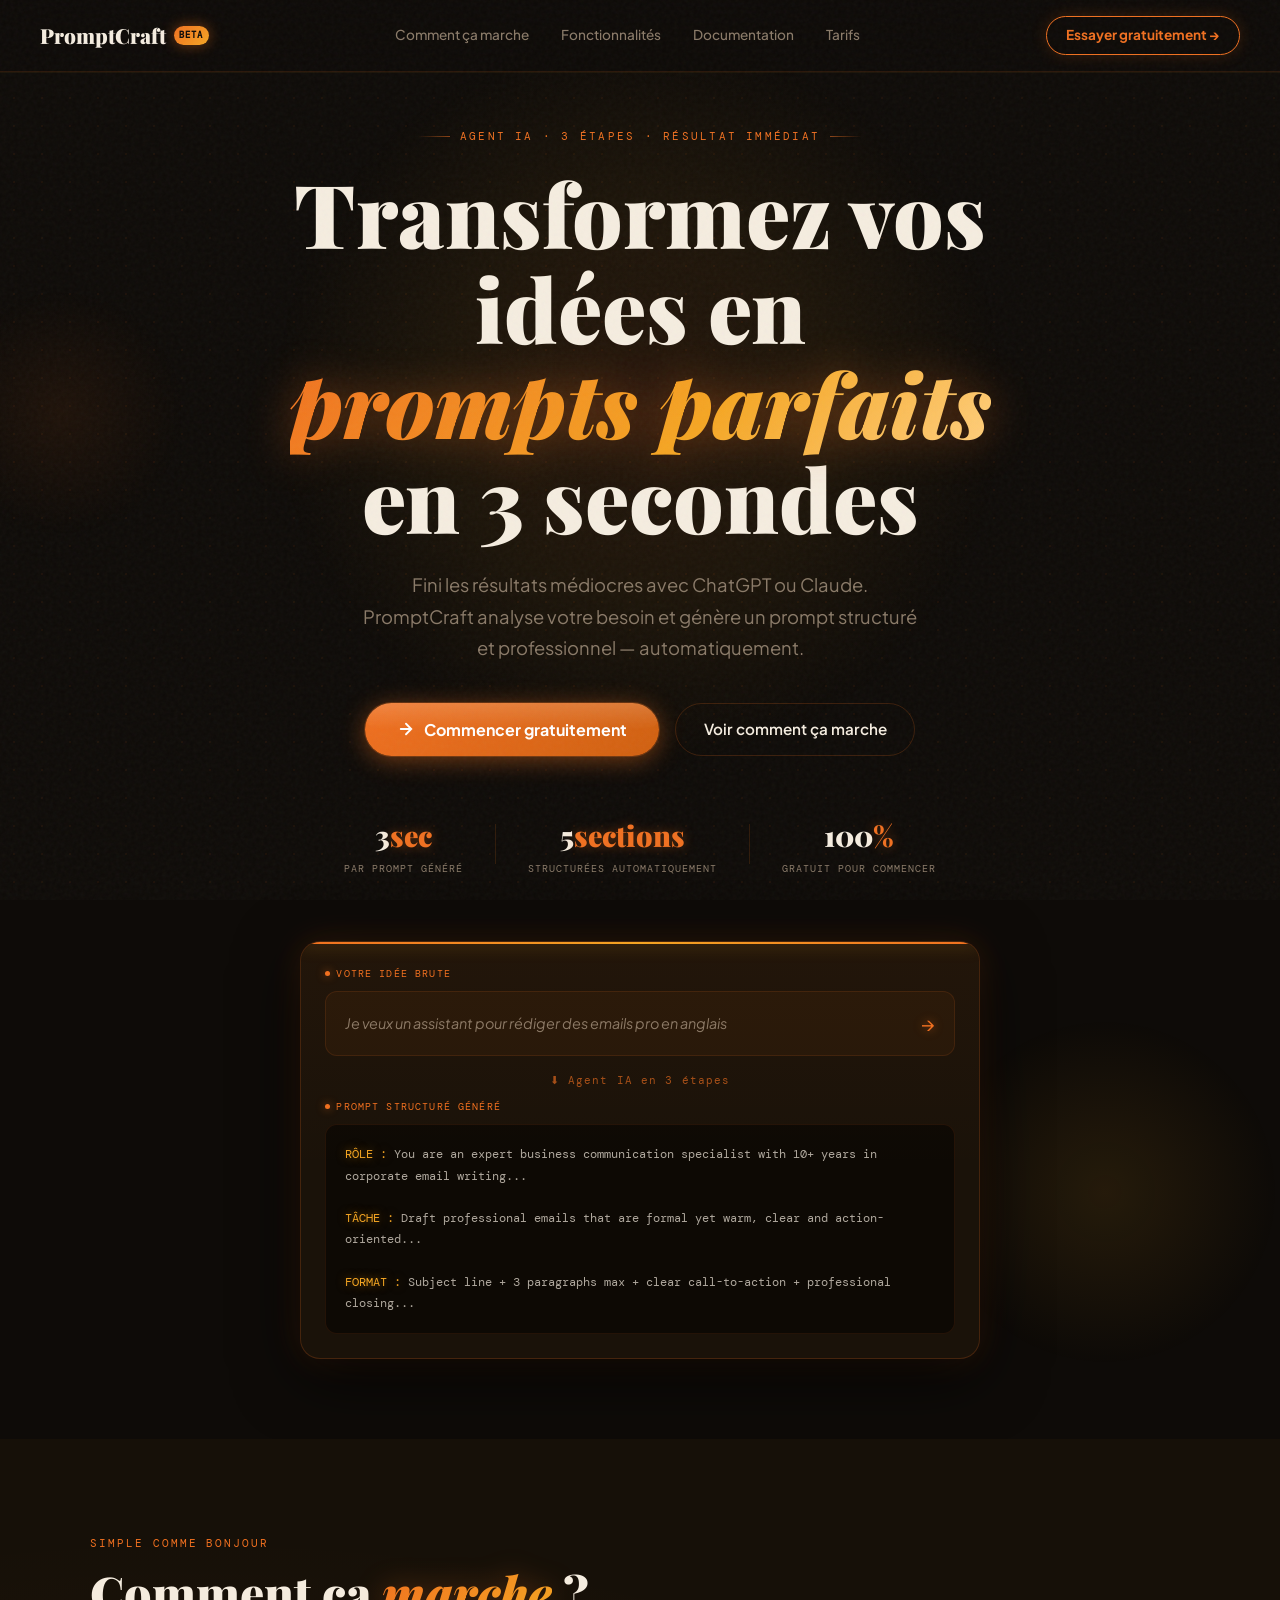
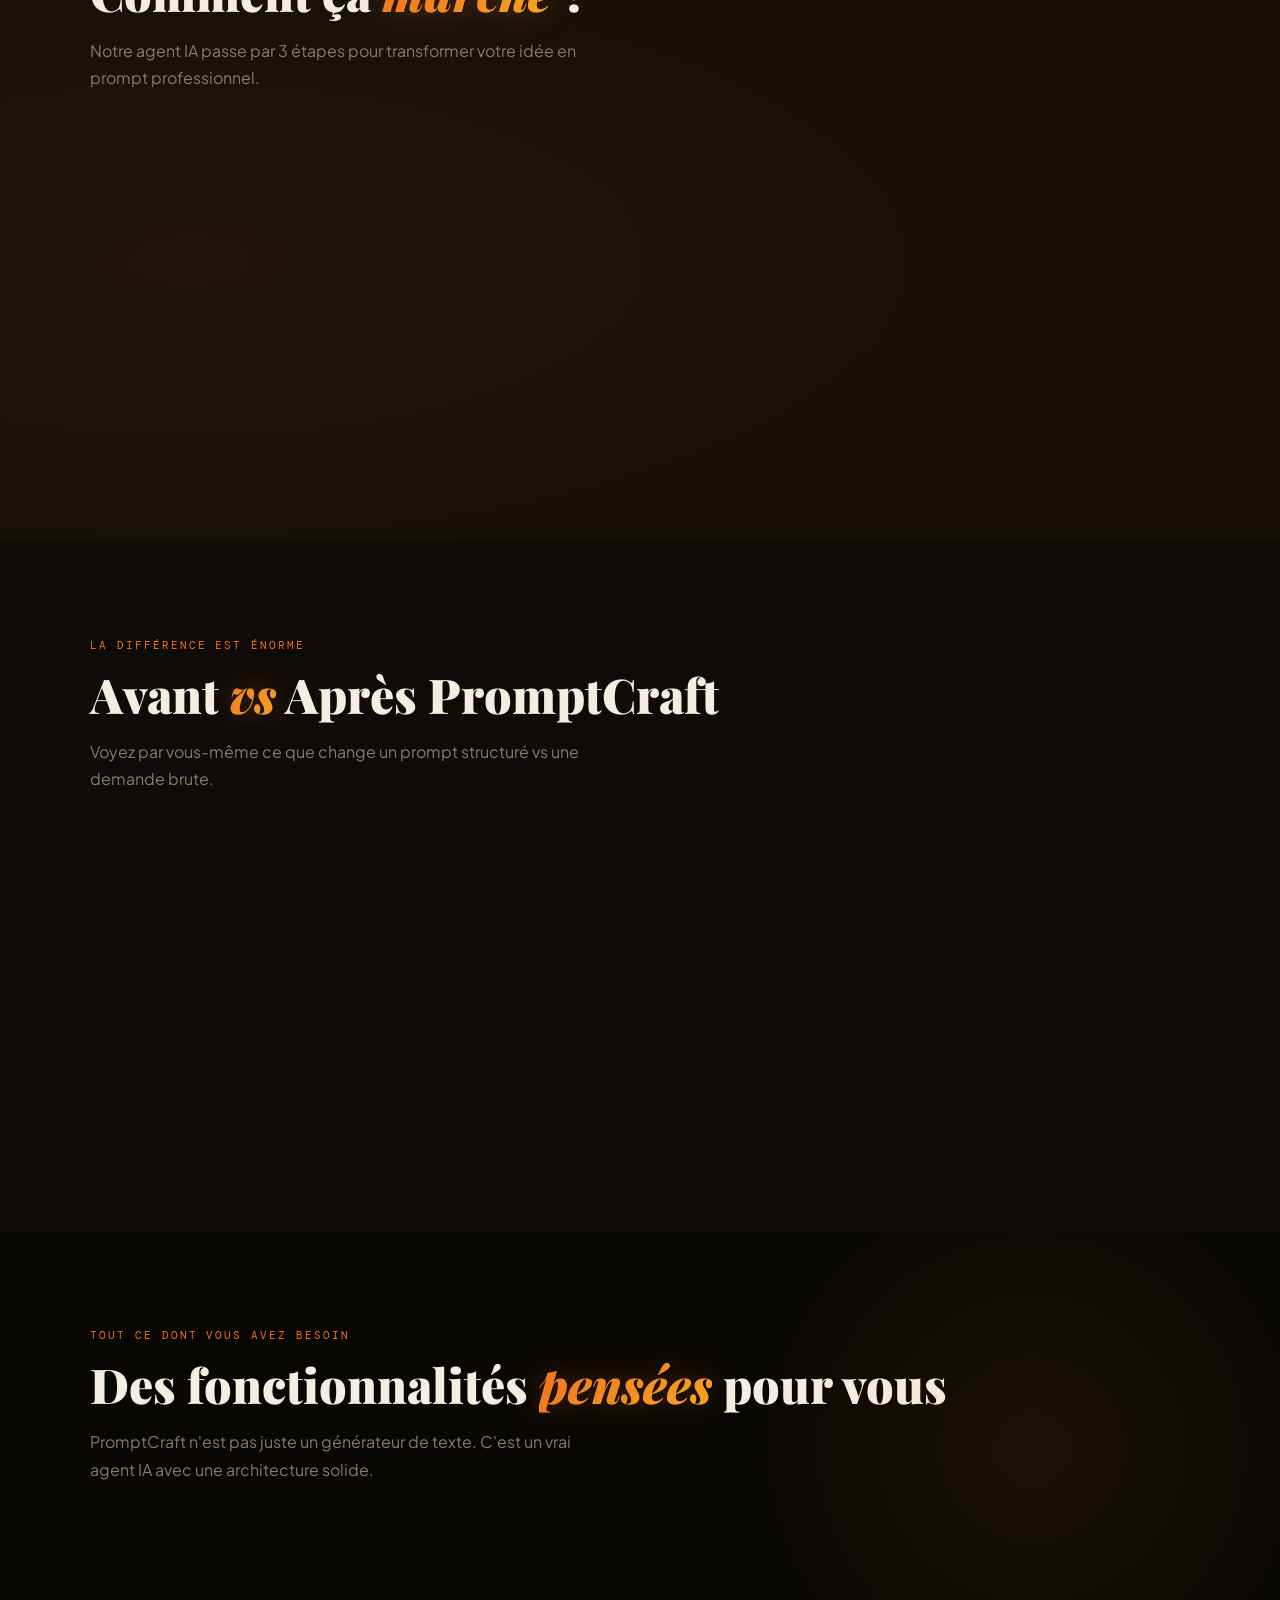
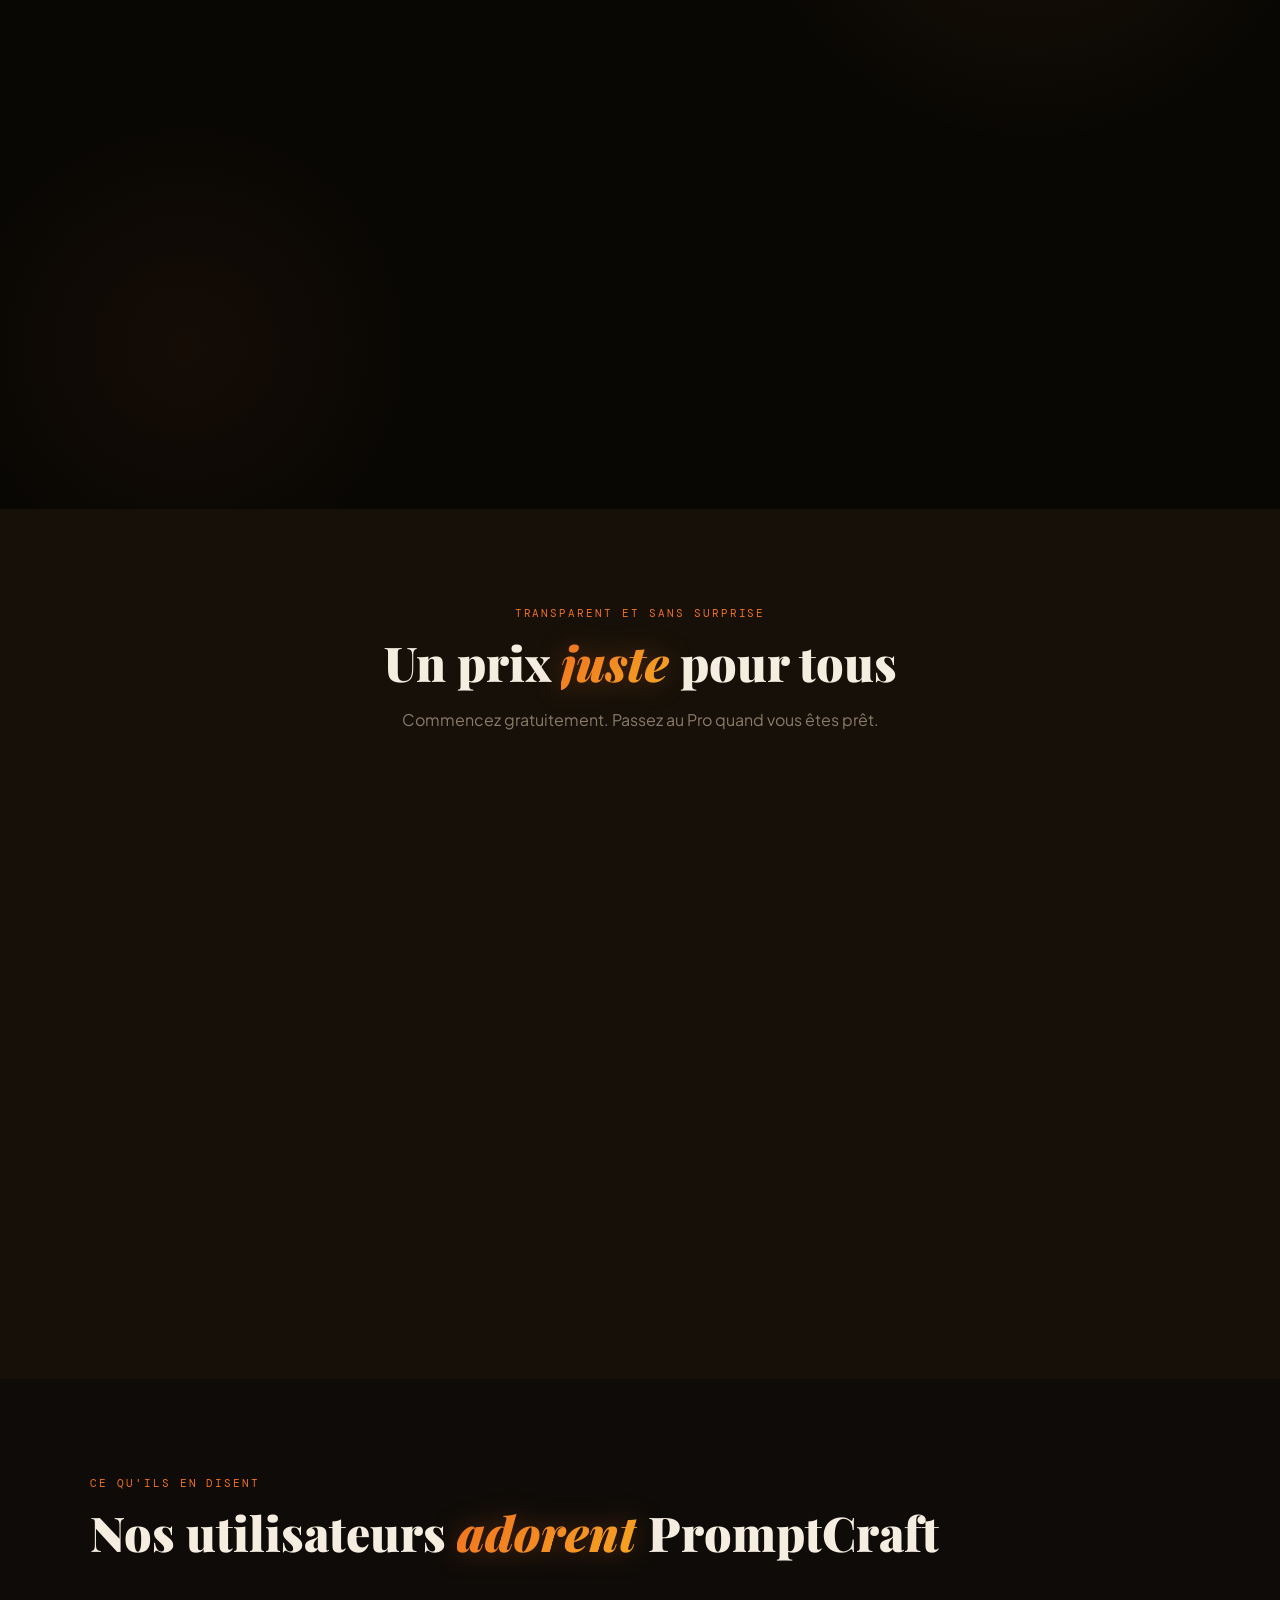
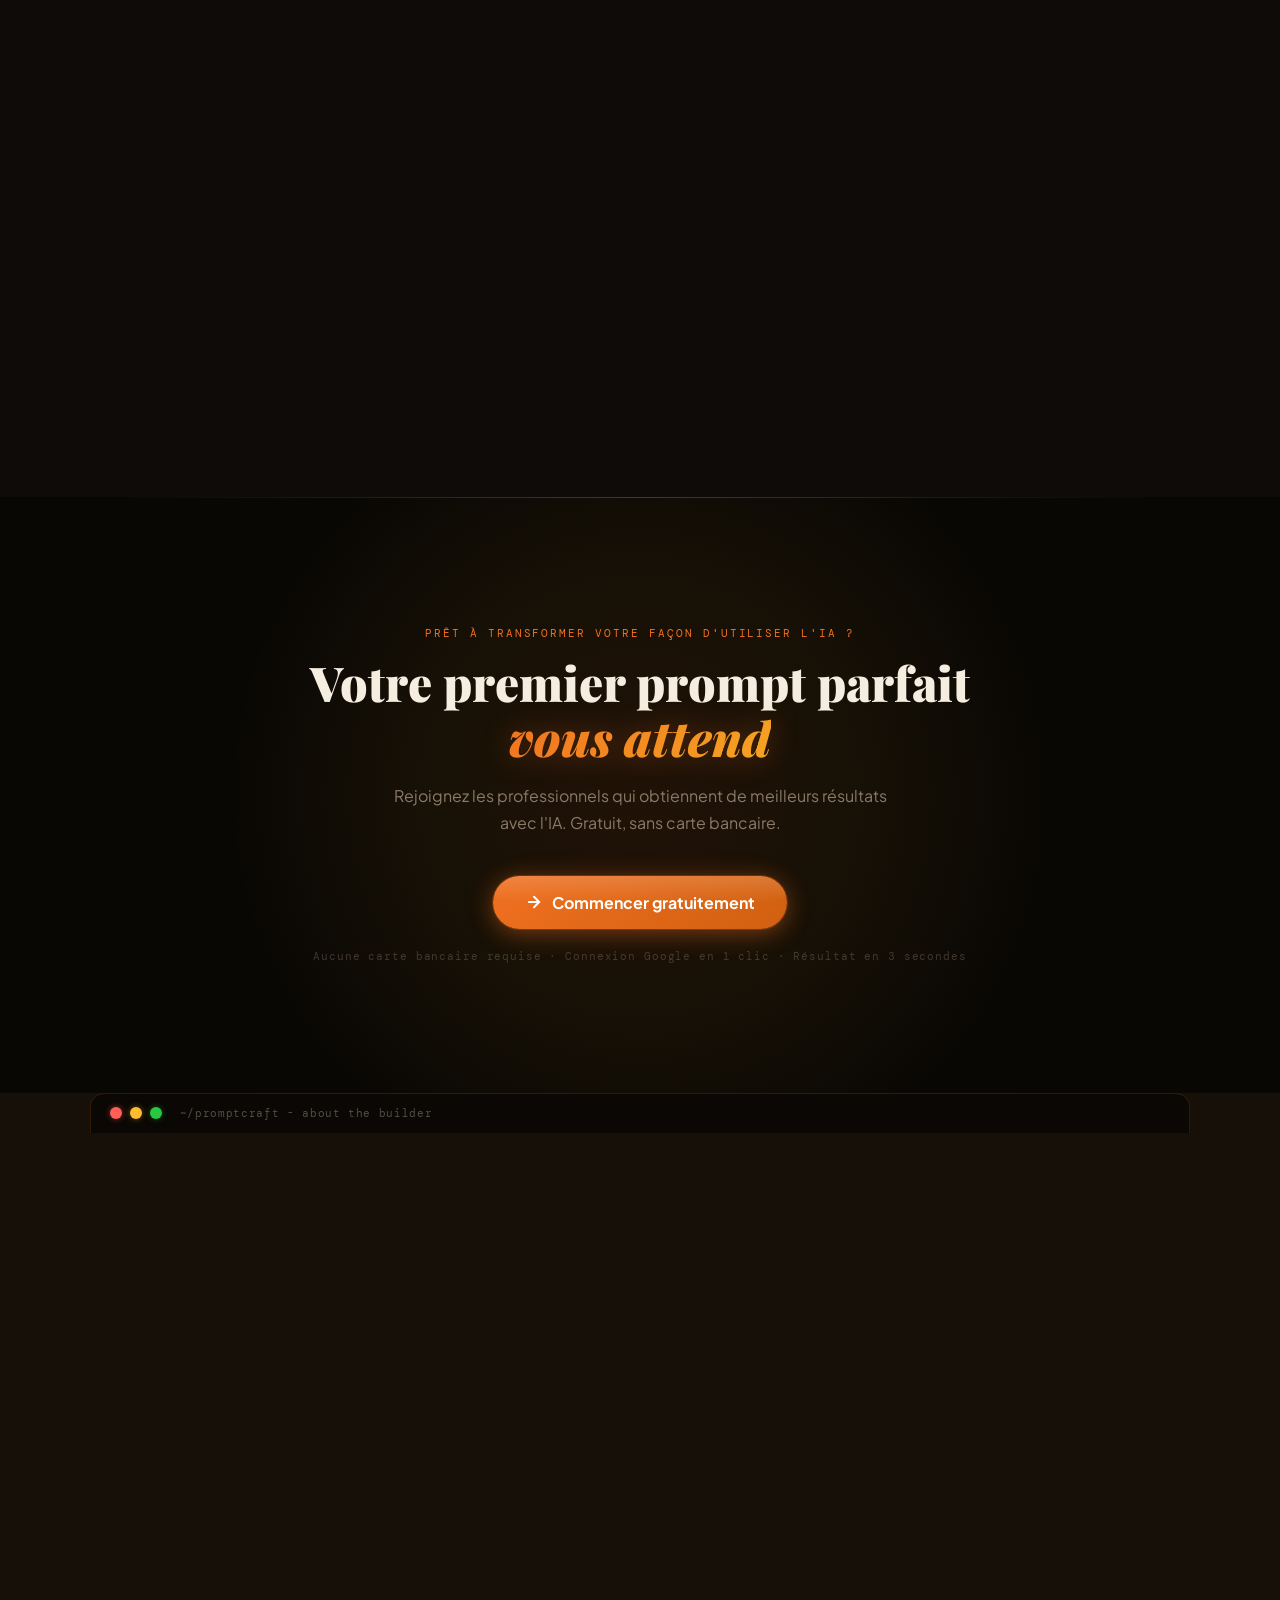
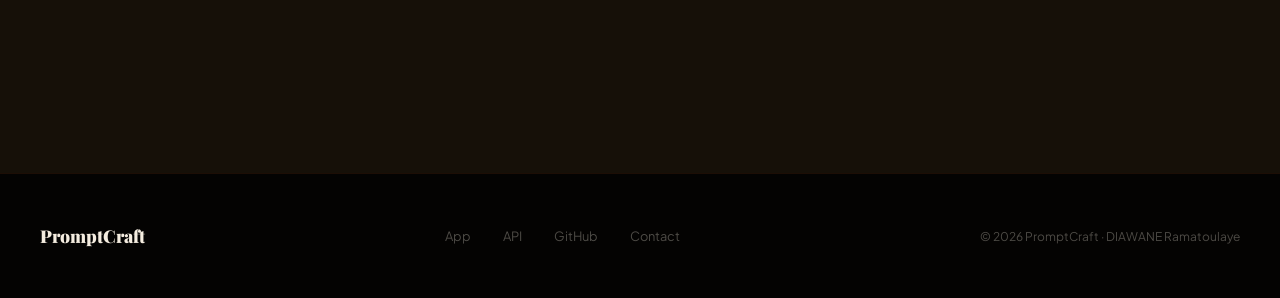
==== commit 48f83d35: "fix the bug" ====
--- a/landing.html
+++ b/landing.html
@@ -362,28 +362,6 @@
   <div class="footer-copy">© 2026 PromptCraft · DIAWANE Ramatoulaye</div>
 </footer>
 
-<script>
-const observer = new IntersectionObserver(entries => {
-  entries.forEach(e => { if (e.isIntersecting) e.target.classList.add('visible'); });
-}, { threshold: 0.1 });
-document.querySelectorAll('.reveal').forEach(el => observer.observe(el));
-
-
-(function() {
-  var navItems = document.querySelectorAll('.docs-nav-item');
-  var pages = document.querySelectorAll('.docs-page');
-  navItems.forEach(function(item) {
-    item.addEventListener('click', function(e) {
-      e.preventDefault();
-      var sectionId = this.dataset.section;
-      navItems.forEach(function(n) { n.classList.remove('active'); });
-      this.classList.add('active');
-      pages.forEach(function(p) { p.classList.remove('active'); });
-      var target = document.getElementById('page-' + sectionId);
-      if (target) target.classList.add('active');
-    });
-  });
-})();
-</script>
+<script></script>
 </body>
 </html>
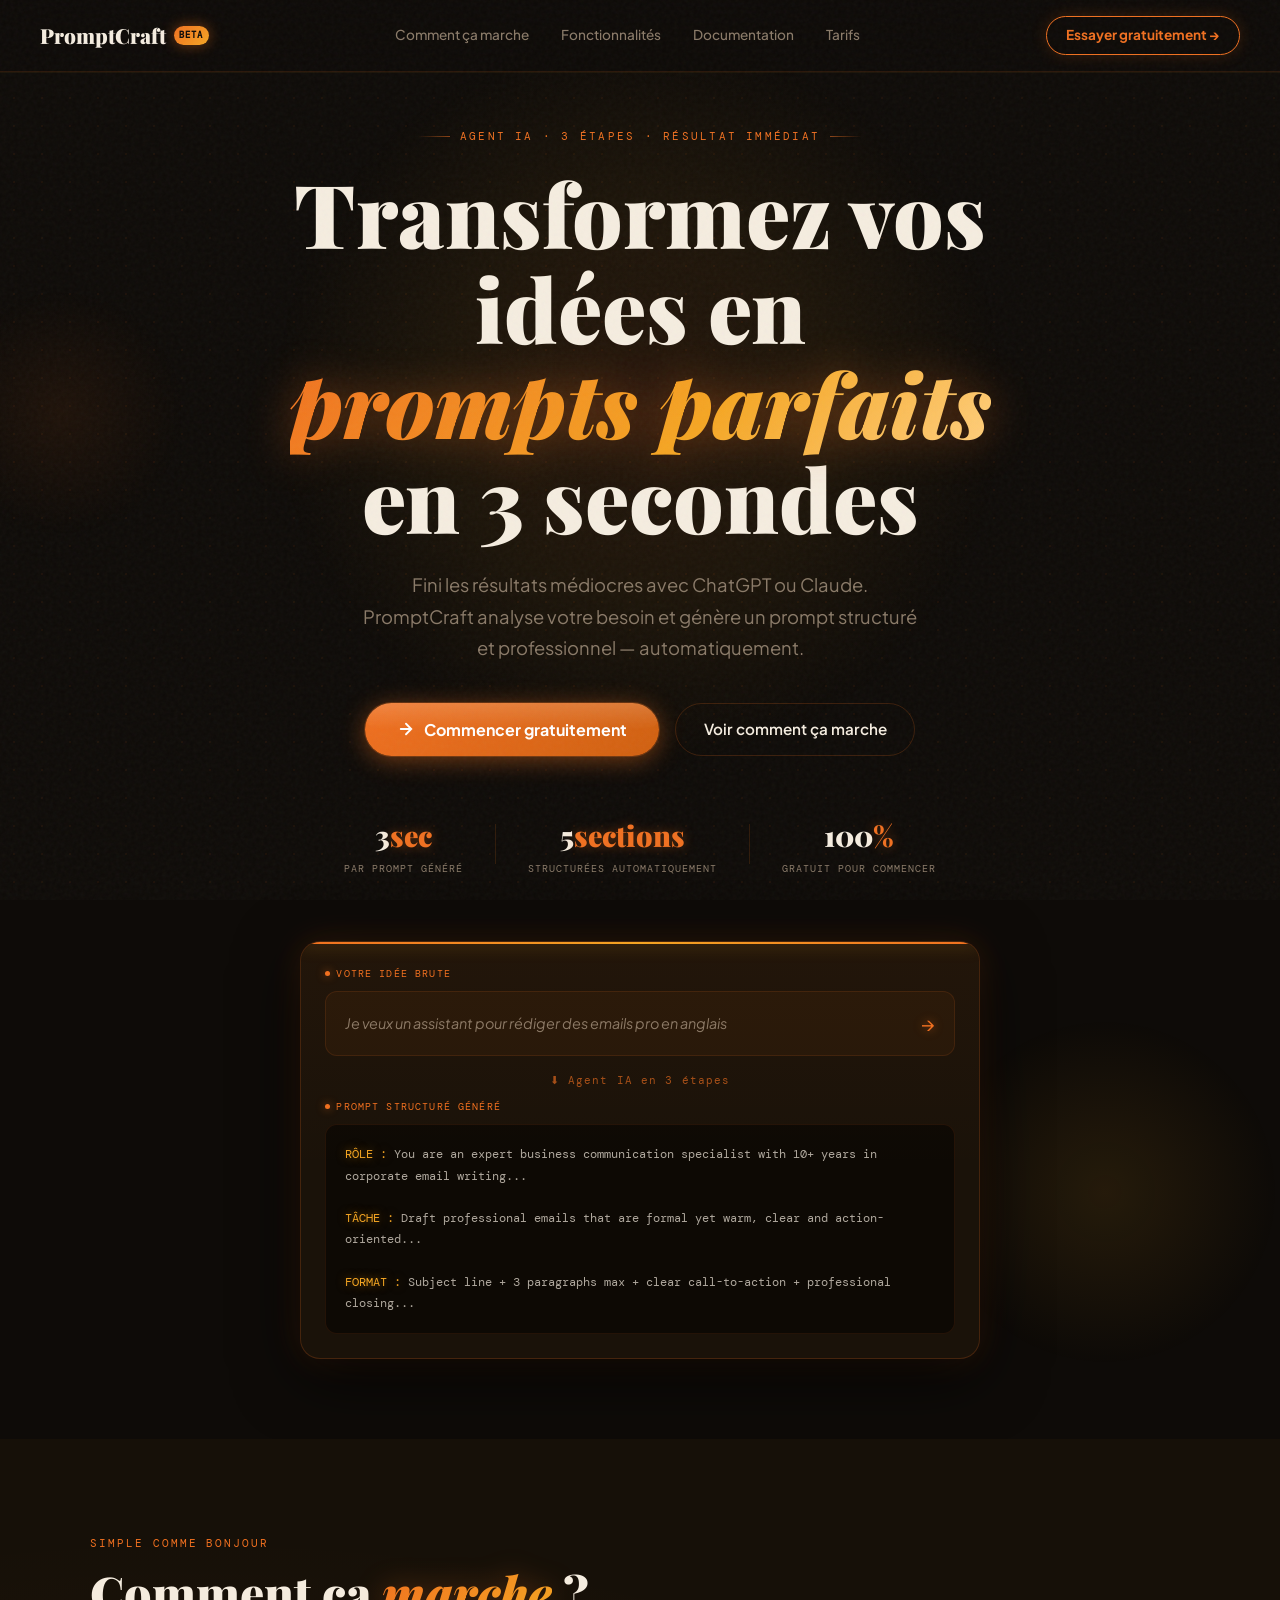
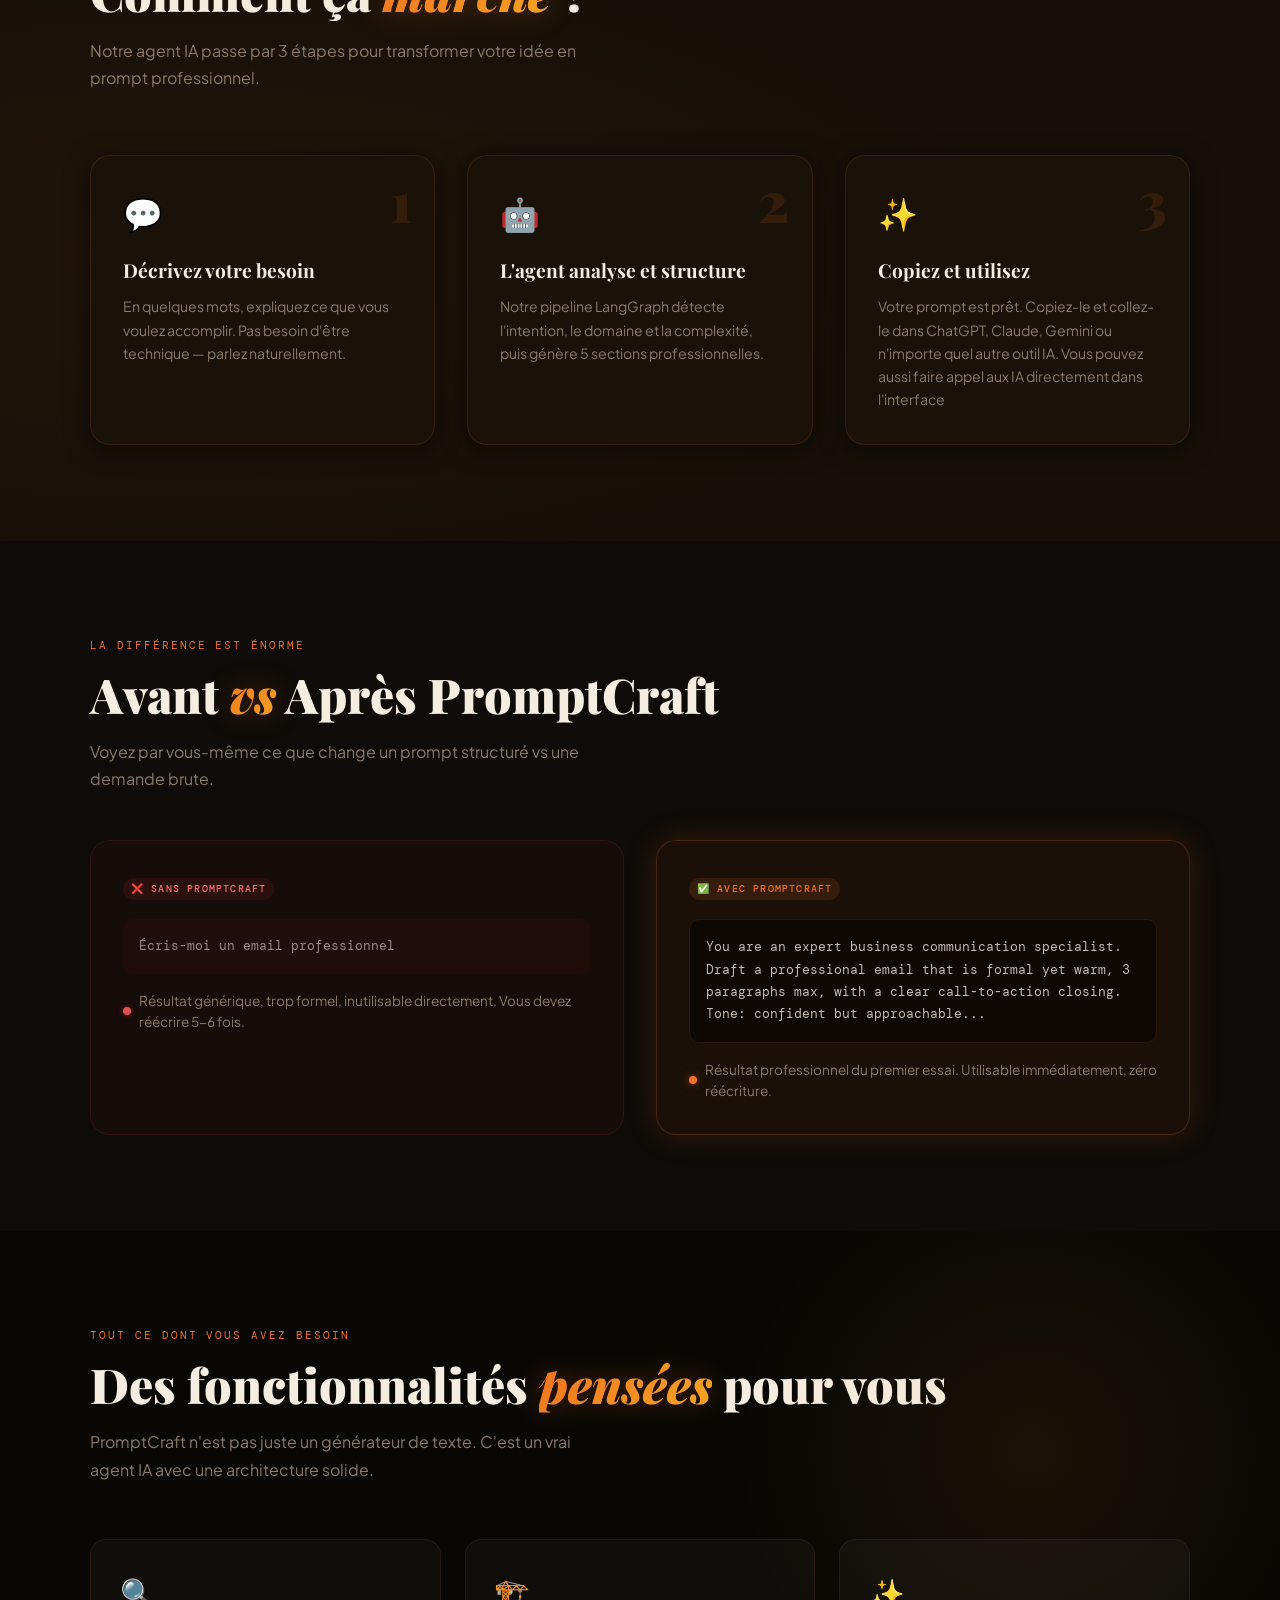
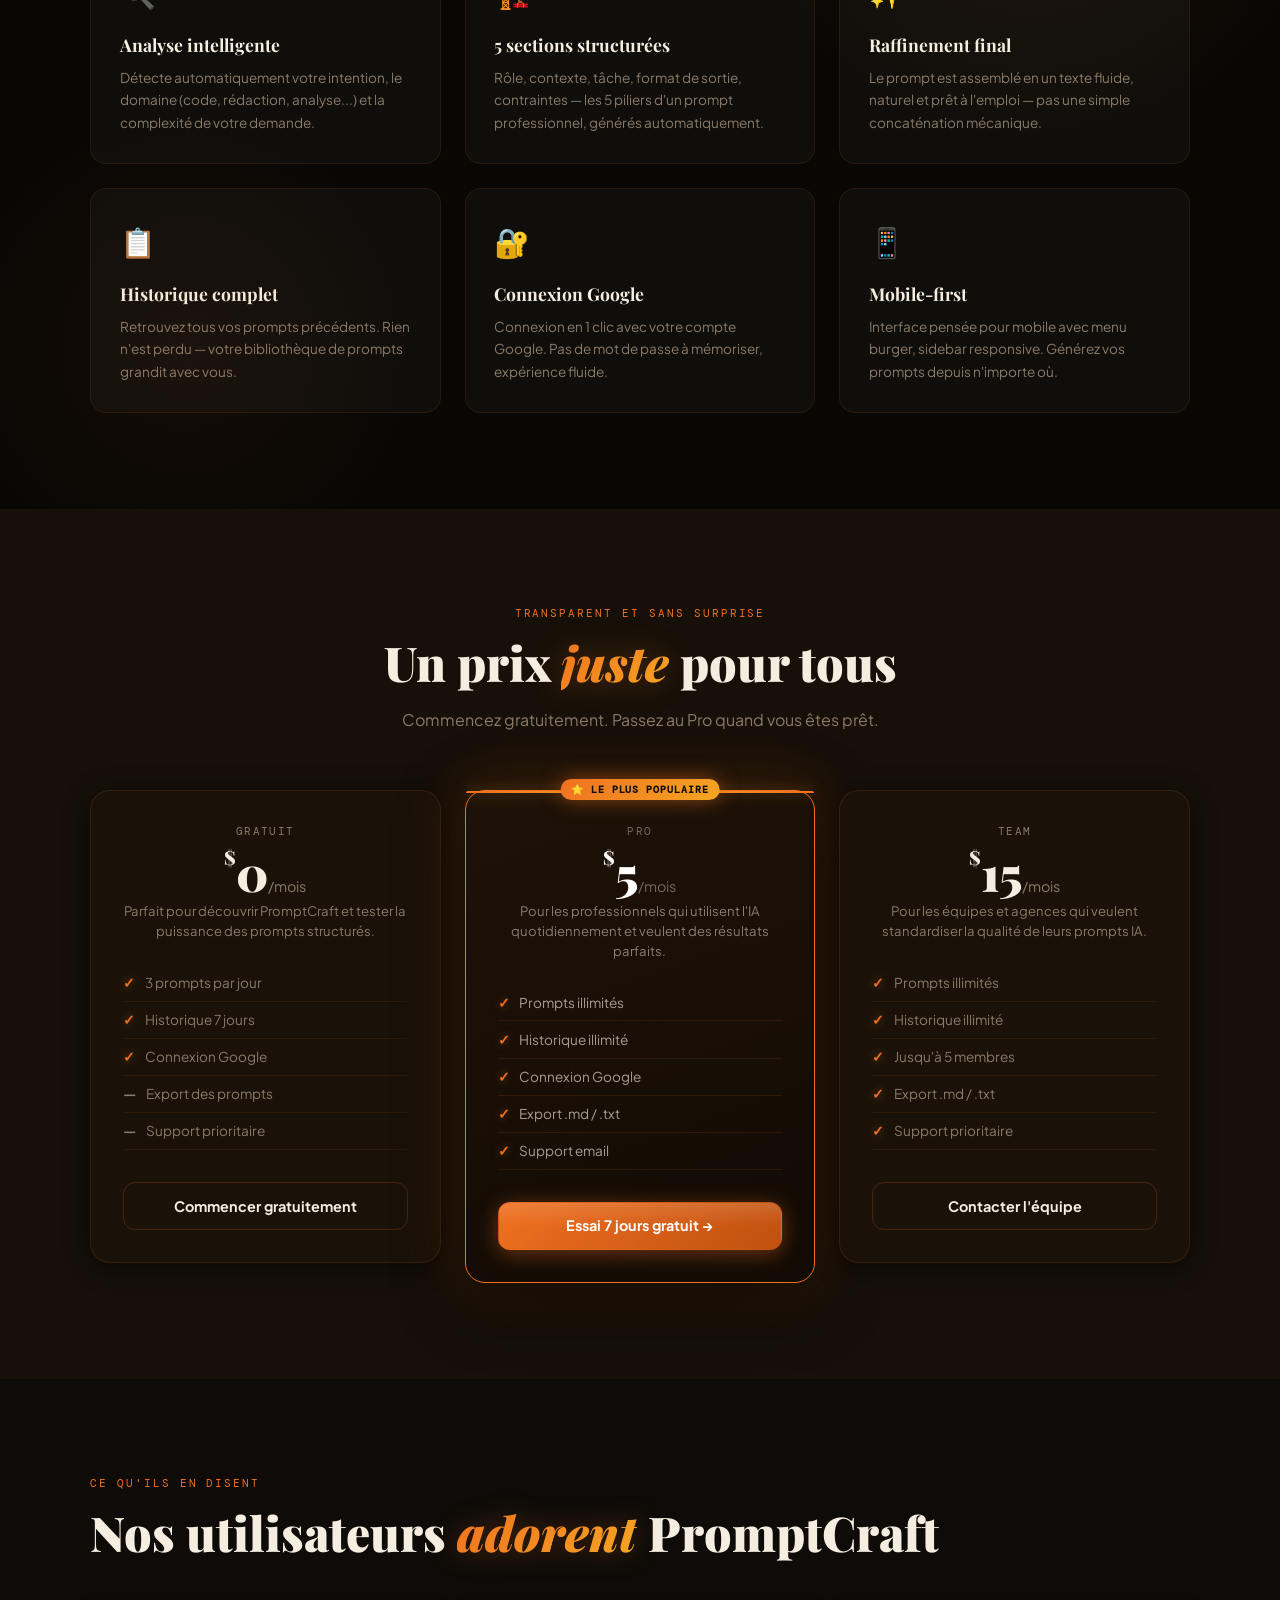
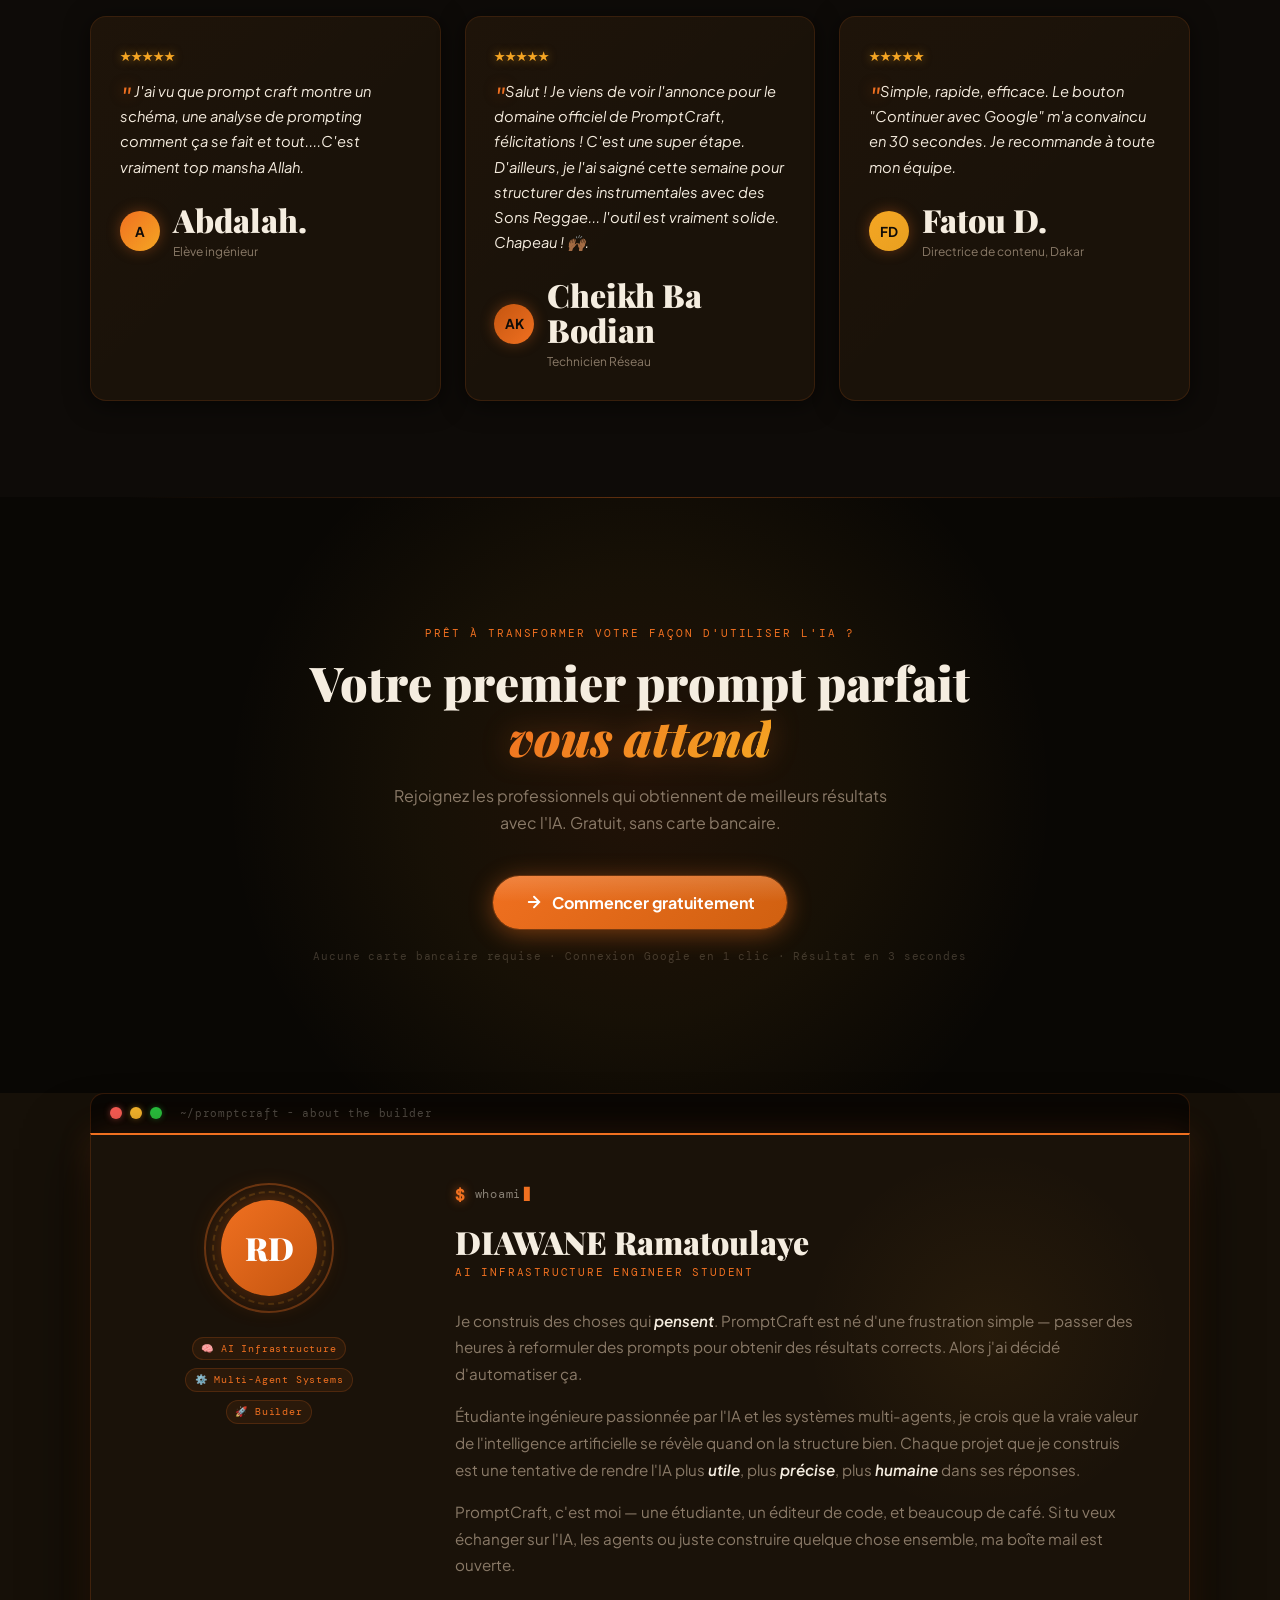
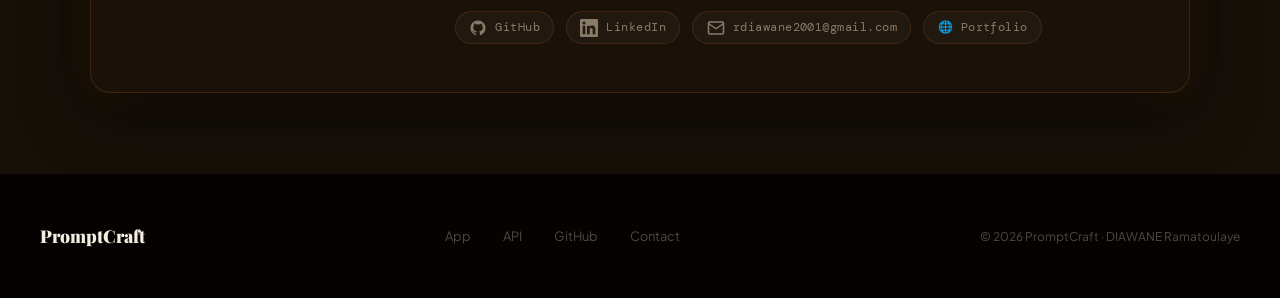
==== commit ed7428ee: "fix the bug" ====
--- a/landing.html
+++ b/landing.html
@@ -362,6 +362,6 @@
   <div class="footer-copy">© 2026 PromptCraft · DIAWANE Ramatoulaye</div>
 </footer>
 
-<script></script>
+<script src="app.js"></script>
 </body>
 </html>
